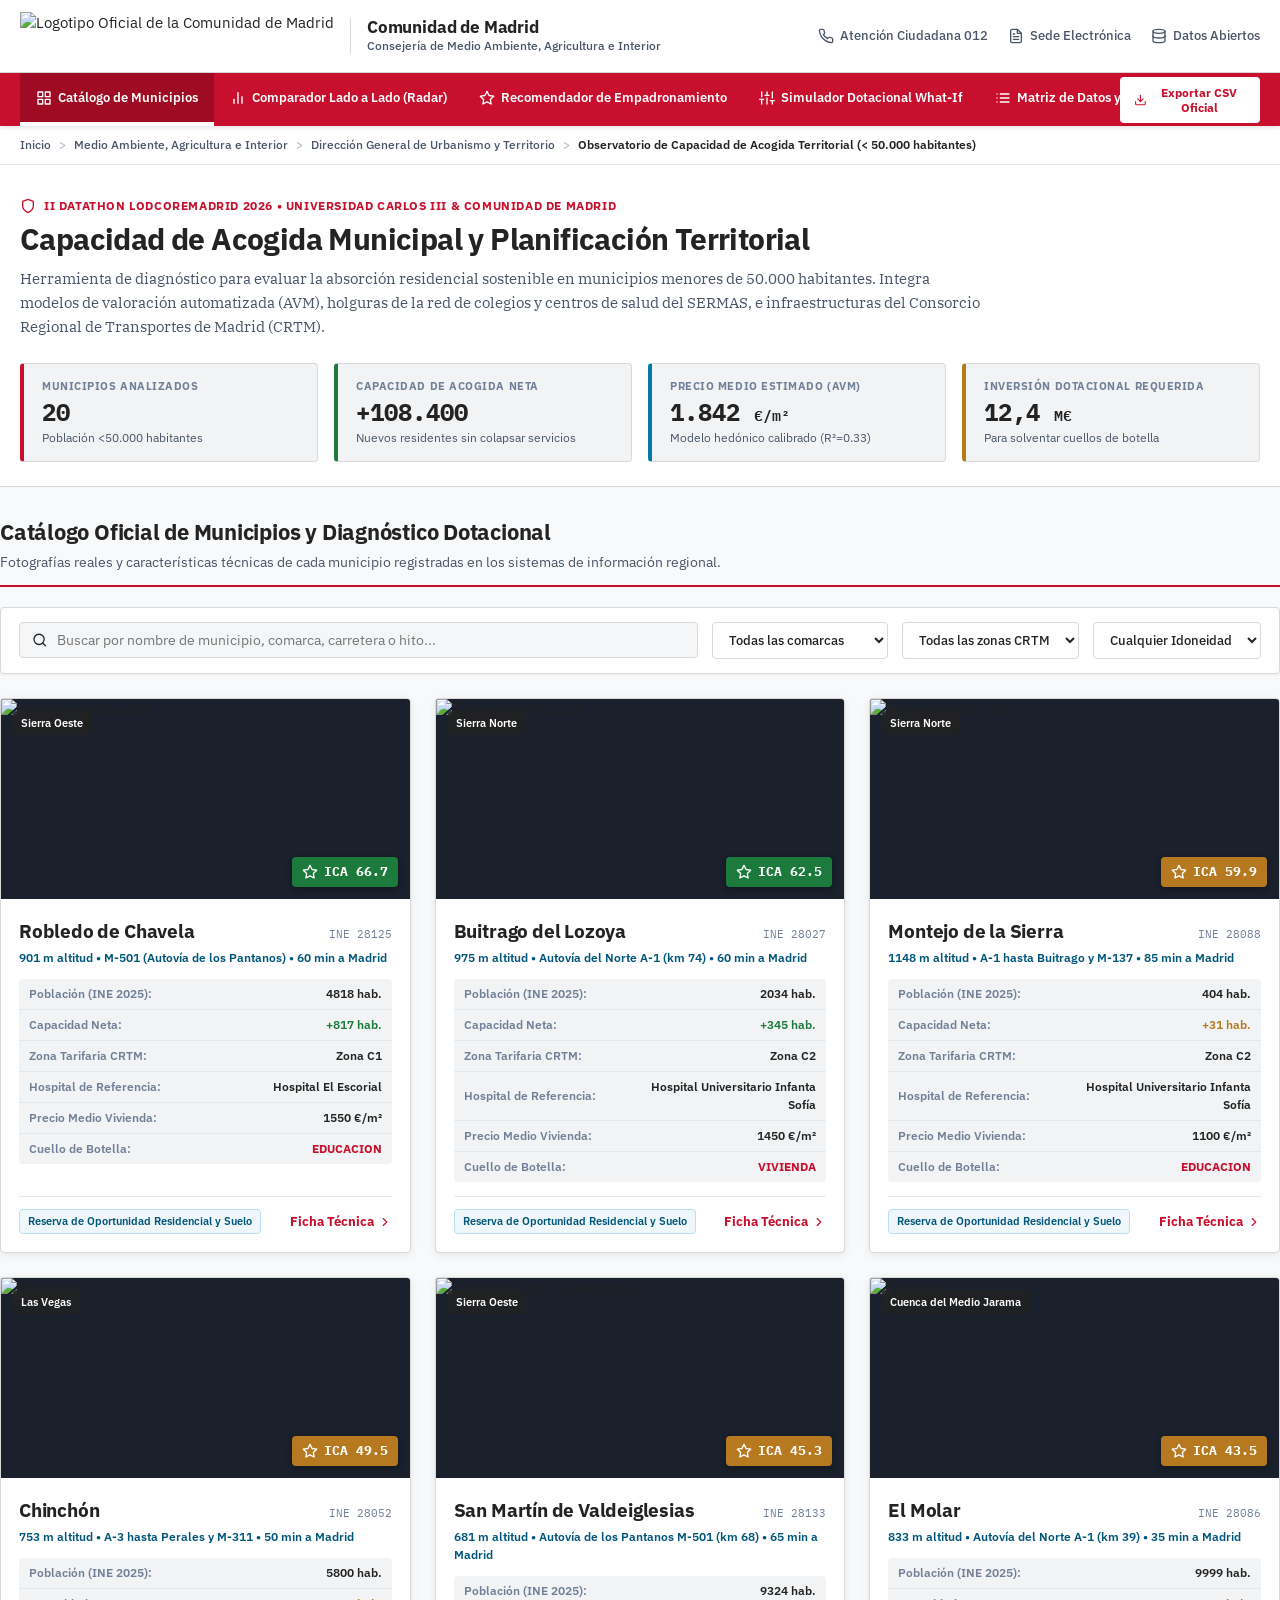
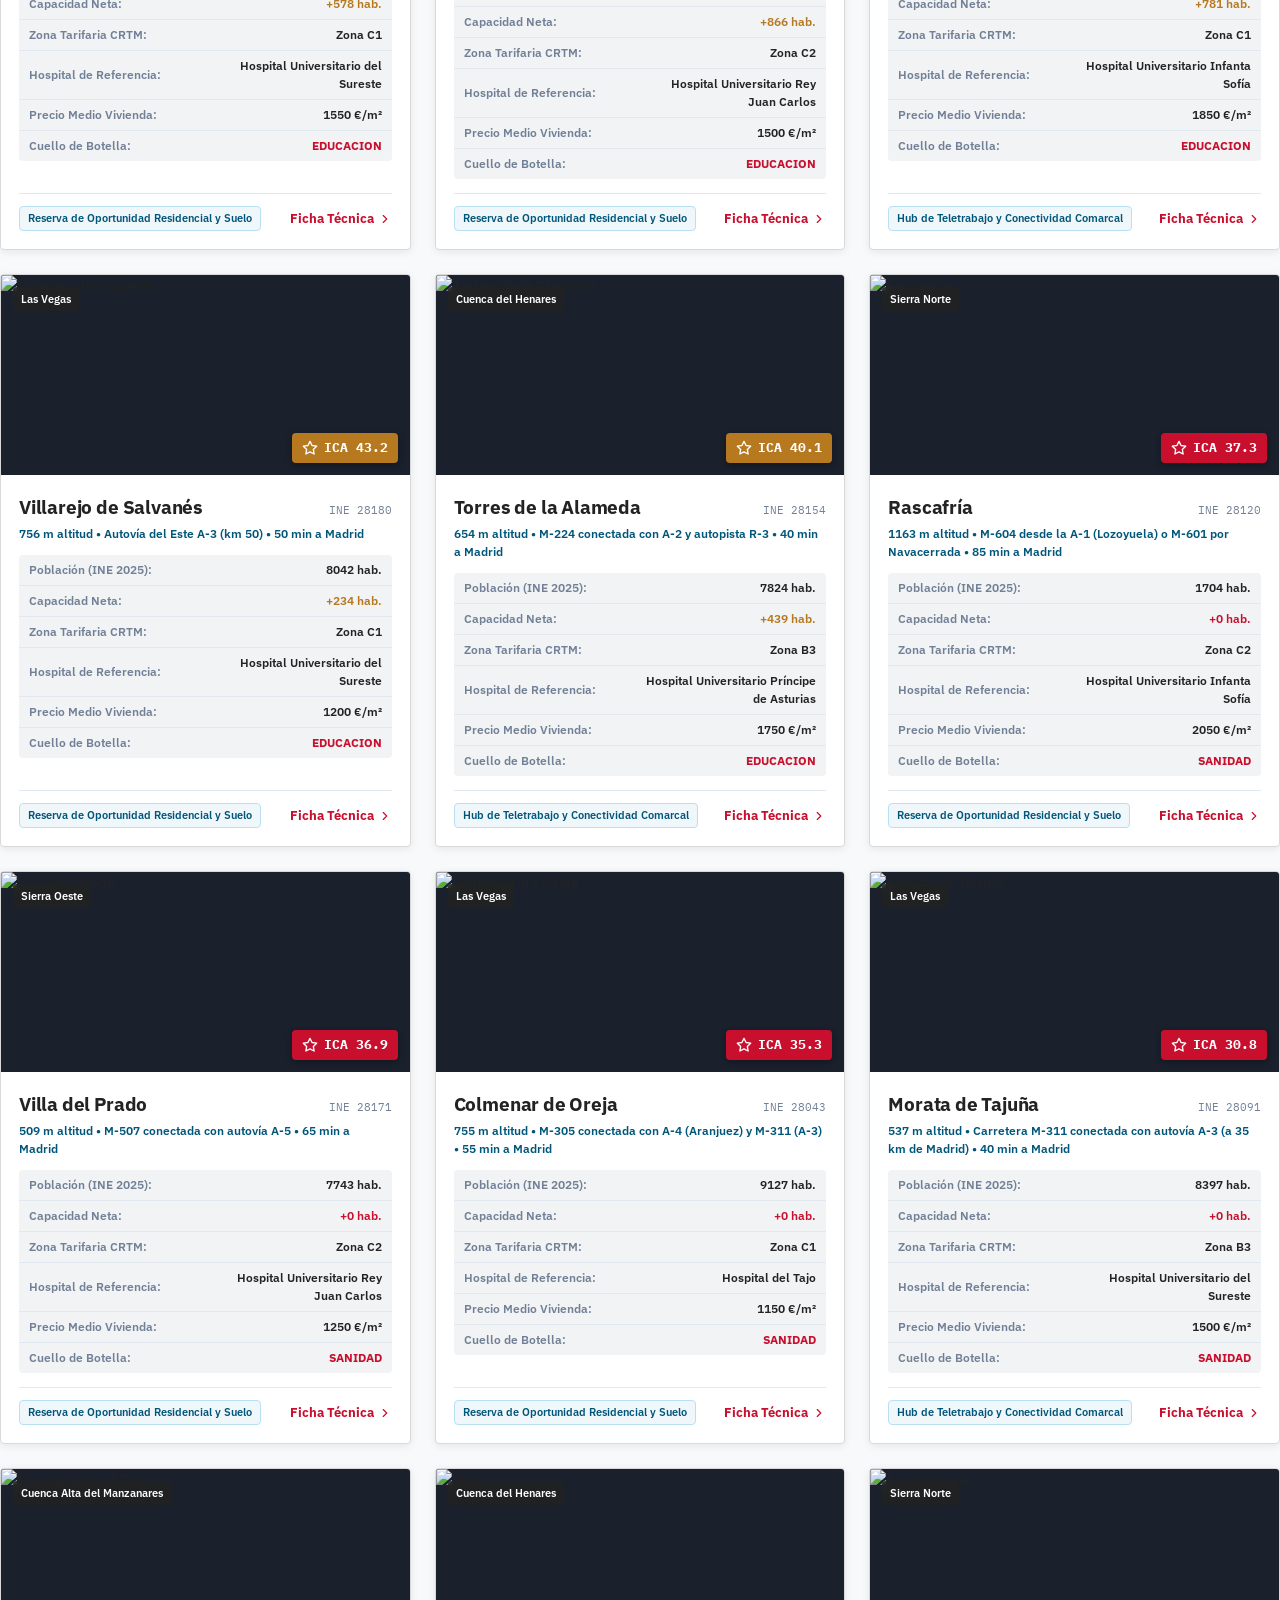
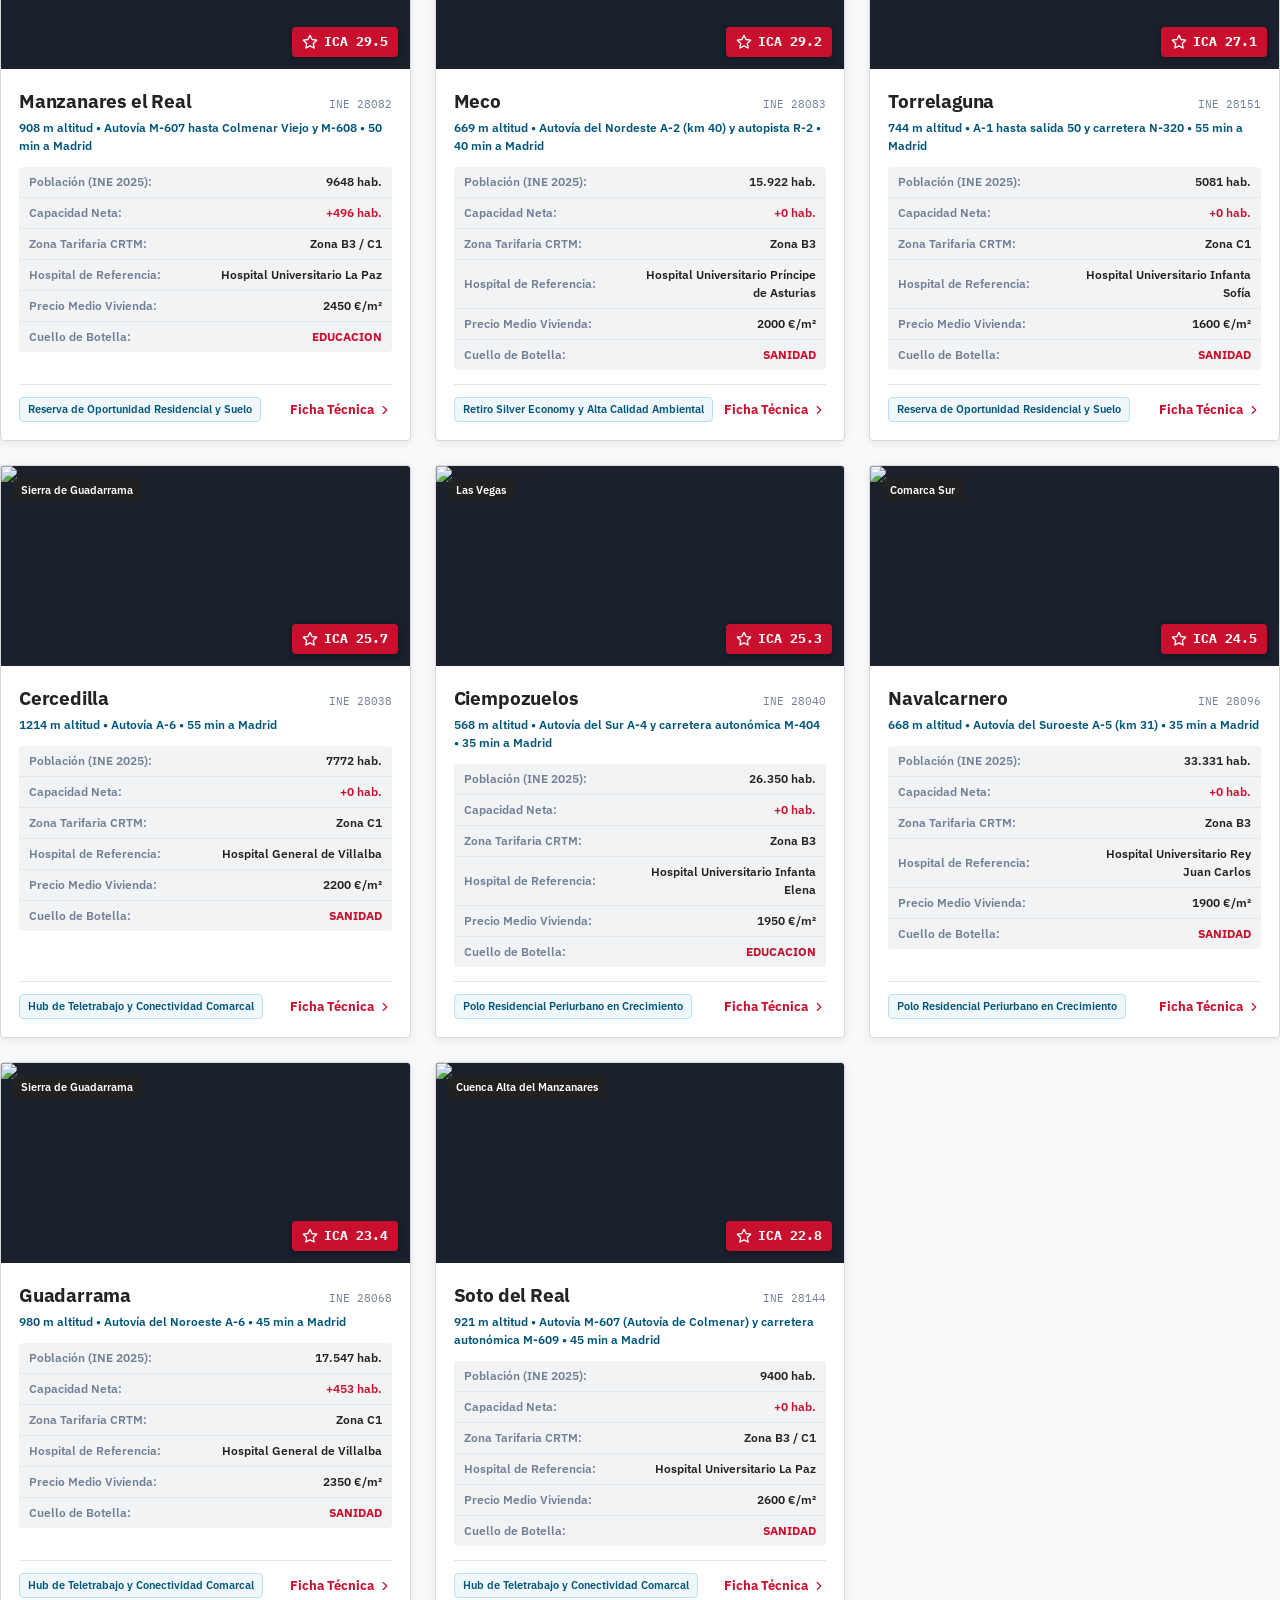
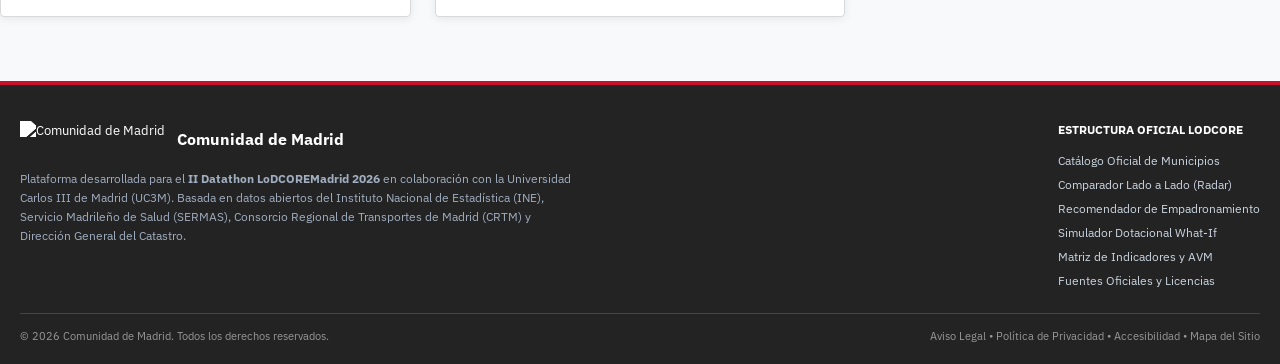
==== frontend/_prototype/index.html @ 6bfb6df5 "FRONTEND: Página principal, cambio de css global" ====
<!DOCTYPE html>
<html lang="es">
<head>
  <meta charset="UTF-8">
  <meta name="viewport" content="width=device-width, initial-scale=1.0">
  <title>Observatorio Territorial • Capacidad de Acogida Municipal | Comunidad de Madrid</title>
  
  <!-- Official Font of the Comunidad de Madrid Portal: IBM Plex Sans, IBM Plex Serif & IBM Plex Mono -->
  <link rel="preconnect" href="https://fonts.googleapis.com">
  <link rel="preconnect" href="https://fonts.gstatic.com" crossorigin>
  <link href="https://fonts.googleapis.com/css2?family=IBM+Plex+Sans:ital,wght@0,300;0,400;0,500;0,600;0,700;1,400&family=IBM+Plex+Serif:ital,wght@0,400;0,600;1,400&family=IBM+Plex+Mono:wght@400;500;600&display=swap" rel="stylesheet">

  <style>
    :root {
      --font-primary: 'IBM Plex Sans', -apple-system, BlinkMacSystemFont, "Segoe UI", Roboto, sans-serif;
      --font-serif: 'IBM Plex Serif', Georgia, serif;
      --font-mono: 'IBM Plex Mono', monospace;
      
      --madrid-red: #C8102E;         /* Official Pantone 032 C / Flag of Madrid Red */
      --madrid-red-dark: #9F0B22;
      --madrid-red-light: #FDF2F3;
      --madrid-red-border: #F7B5BD;
      
      --madrid-blue: #0078A8;        /* Institutional Blue */
      --madrid-blue-light: #F0F7FB;
      --madrid-blue-dark: #00567A;
      
      --text-main: #232323;
      --text-secondary: #4A5568;
      --text-muted: #718096;
      
      --bg-page: #F8F9FA;
      --bg-surface: #FFFFFF;
      --bg-subtle: #F1F3F5;
      --bg-tinted: #F4F6F8;
      
      --border-main: #D9D9D9;
      --border-subtle: #E2E8F0;
      --border-dark: #A0AEC0;
      
      --status-alta: #1B7A3C;
      --status-alta-bg: #E8F5EC;
      --status-media: #B7791F;
      --status-media-bg: #FEF3C7;
      --status-baja: #C8102E;
      --status-baja-bg: #FEE2E2;
      
      --shadow-sm: 0 1px 3px rgba(0,0,0,0.06);
      --shadow-card: 0 2px 8px rgba(0,0,0,0.08);
      --shadow-hover: 0 8px 20px rgba(0,0,0,0.12);
      
      --radius-sm: 4px;
      --radius-md: 6px;
      --radius-lg: 8px;
    }

    * {
      box-sizing: border-box;
      margin: 0;
      padding: 0;
    }

    body {
      font-family: var(--font-primary);
      background-color: var(--bg-page);
      color: var(--text-main);
      line-height: 1.5;
      font-size: 15px;
      -webkit-font-smoothing: antialiased;
    }

    .container {
      max-width: 1280px;
      margin: 0 auto;
      padding: 0 20px;
    }

    /* 1. Official Header of the Comunidad de Madrid */
    .gov-top-bar {
      background: #FFFFFF;
      border-bottom: 1px solid var(--border-main);
      padding: 12px 0;
    }

    .gov-top-inner {
      display: flex;
      align-items: center;
      justify-content: space-between;
    }

    .gov-brand {
      display: flex;
      align-items: center;
      gap: 16px;
      text-decoration: none;
      color: var(--text-main);
    }

    .gov-logo-img {
      height: 48px;
      width: auto;
      display: block;
    }

    .gov-brand-divider {
      width: 1px;
      height: 36px;
      background: var(--border-main);
    }

    .gov-brand-text {
      display: flex;
      flex-direction: column;
    }

    .gov-brand-title {
      font-size: 17px;
      font-weight: 700;
      color: var(--text-main);
      line-height: 1.2;
      letter-spacing: -0.01em;
    }

    .gov-brand-subtitle {
      font-size: 12px;
      color: var(--text-secondary);
      font-weight: 500;
    }

    .gov-utility-links {
      display: flex;
      align-items: center;
      gap: 20px;
      font-size: 13px;
    }

    .gov-utility-link {
      color: var(--text-secondary);
      text-decoration: none;
      font-weight: 500;
      display: flex;
      align-items: center;
      gap: 6px;
      transition: color 0.15s ease;
    }

    .gov-utility-link:hover {
      color: var(--madrid-red);
    }

    /* 2. Institutional Navigation Menu (Official Madrid Red Bar) */
    .gov-nav-bar {
      background: var(--madrid-red);
      box-shadow: 0 2px 4px rgba(0,0,0,0.1);
      position: sticky;
      top: 0;
      z-index: 100;
    }

    .gov-nav-inner {
      display: flex;
      align-items: center;
      justify-content: space-between;
    }

    .gov-nav-menu {
      display: flex;
      list-style: none;
      gap: 0;
      overflow-x: auto;
    }

    .gov-nav-item {
      margin: 0;
    }

    .gov-nav-btn {
      background: transparent;
      border: none;
      color: #FFFFFF;
      font-family: var(--font-primary);
      font-size: 13px;
      font-weight: 600;
      padding: 16px 16px;
      cursor: pointer;
      display: inline-flex;
      align-items: center;
      gap: 6px;
      transition: background 0.15s ease;
      white-space: nowrap;
      border-bottom: 4px solid transparent;
    }

    .gov-nav-btn:hover {
      background: var(--madrid-red-dark);
    }

    .gov-nav-btn.active {
      background: var(--madrid-red-dark);
      border-bottom-color: #FFFFFF;
    }

    /* 3. Official Breadcrumb Trail */
    .gov-breadcrumb-bar {
      background: #FFFFFF;
      border-bottom: 1px solid var(--border-subtle);
      padding: 10px 0;
      font-size: 12px;
      color: var(--text-muted);
    }

    .breadcrumb-trail {
      display: flex;
      align-items: center;
      flex-wrap: wrap;
      gap: 8px;
    }

    .breadcrumb-trail a {
      color: var(--text-secondary);
      text-decoration: none;
      font-weight: 500;
    }

    .breadcrumb-trail a:hover {
      color: var(--madrid-red);
      text-decoration: underline;
    }

    .breadcrumb-sep {
      color: var(--border-dark);
    }

    .breadcrumb-current {
      color: var(--text-main);
      font-weight: 600;
    }

    /* 4. Institutional Hero Banner */
    .gov-hero {
      background: #FFFFFF;
      border-bottom: 1px solid var(--border-main);
      padding: 32px 0 24px;
    }

    .hero-pretitle {
      font-size: 12px;
      font-weight: 700;
      color: var(--madrid-red);
      text-transform: uppercase;
      letter-spacing: 0.05em;
      margin-bottom: 6px;
      display: flex;
      align-items: center;
      gap: 8px;
    }

    .hero-title {
      font-family: var(--font-primary);
      font-size: 30px;
      font-weight: 700;
      color: var(--text-main);
      letter-spacing: -0.02em;
      line-height: 1.2;
      margin-bottom: 10px;
    }

    .hero-lead {
      font-family: var(--font-serif);
      font-size: 15px;
      line-height: 1.6;
      color: var(--text-secondary);
      max-width: 960px;
      margin-bottom: 24px;
    }

    .kpi-strip {
      display: grid;
      grid-template-columns: repeat(4, 1fr);
      gap: 16px;
    }

    .kpi-box {
      background: var(--bg-subtle);
      border: 1px solid var(--border-main);
      border-left: 4px solid var(--madrid-red);
      padding: 14px 18px;
      border-radius: var(--radius-sm);
    }

    .kpi-box.blue-left { border-left-color: var(--madrid-blue); }
    .kpi-box.green-left { border-left-color: var(--status-alta); }
    .kpi-box.ochre-left { border-left-color: var(--status-media); }

    .kpi-box-label {
      font-size: 11px;
      font-weight: 700;
      text-transform: uppercase;
      letter-spacing: 0.05em;
      color: var(--text-muted);
      margin-bottom: 4px;
    }

    .kpi-box-num {
      font-family: var(--font-mono);
      font-size: 24px;
      font-weight: 700;
      color: var(--text-main);
      line-height: 1.1;
      margin-bottom: 4px;
    }

    .kpi-box-sub {
      font-size: 12px;
      color: var(--text-secondary);
    }

    /* 5. Main Content Section */
    .main-body {
      padding: 28px 0 64px;
    }

    .view-panel {
      display: none;
    }

    .view-panel.active {
      display: block;
    }

    .official-header {
      display: flex;
      align-items: flex-end;
      justify-content: space-between;
      margin-bottom: 20px;
      padding-bottom: 12px;
      border-bottom: 2px solid var(--madrid-red);
    }

    .official-title {
      font-size: 22px;
      font-weight: 700;
      color: var(--text-main);
      letter-spacing: -0.01em;
    }

    .official-desc {
      font-size: 14px;
      color: var(--text-secondary);
      margin-top: 4px;
    }

    .filter-panel {
      background: #FFFFFF;
      border: 1px solid var(--border-main);
      padding: 14px 18px;
      border-radius: var(--radius-sm);
      margin-bottom: 24px;
      display: flex;
      align-items: center;
      gap: 14px;
      box-shadow: var(--shadow-sm);
    }

    .search-input-box {
      flex: 1;
      display: flex;
      align-items: center;
      gap: 10px;
      background: var(--bg-tinted);
      border: 1px solid var(--border-main);
      border-radius: var(--radius-sm);
      padding: 8px 12px;
    }

    .search-input-box input {
      width: 100%;
      border: none;
      background: transparent;
      outline: none;
      font-family: var(--font-primary);
      font-size: 14px;
      color: var(--text-main);
    }

    .select-filter {
      font-family: var(--font-primary);
      font-size: 13px;
      font-weight: 500;
      padding: 8px 12px;
      border: 1px solid var(--border-main);
      border-radius: var(--radius-sm);
      background: #FFFFFF;
      color: var(--text-main);
      outline: none;
      cursor: pointer;
    }

    /* Municipality Cards Grid */
    .muni-cards-grid {
      display: grid;
      grid-template-columns: repeat(3, 1fr);
      gap: 24px;
    }

    .muni-official-card {
      background: #FFFFFF;
      border: 1px solid var(--border-main);
      border-radius: var(--radius-sm);
      overflow: hidden;
      box-shadow: var(--shadow-card);
      display: flex;
      flex-direction: column;
      transition: all 0.2s ease;
      cursor: pointer;
    }

    .muni-official-card:hover {
      transform: translateY(-3px);
      box-shadow: var(--shadow-hover);
      border-color: var(--madrid-red);
    }

    .card-photo-wrap {
      position: relative;
      height: 200px;
      width: 100%;
      background: #1A202C;
      overflow: hidden;
    }

    .card-photo-img {
      width: 100%;
      height: 100%;
      object-fit: cover;
      display: block;
      transition: transform 0.4s ease;
    }

    .muni-official-card:hover .card-photo-img {
      transform: scale(1.04);
    }

    .card-badge-comarca {
      position: absolute;
      top: 12px;
      left: 12px;
      background: rgba(35, 35, 35, 0.85);
      color: #FFFFFF;
      font-size: 11px;
      font-weight: 600;
      padding: 4px 8px;
      border-radius: var(--radius-sm);
      backdrop-filter: blur(4px);
    }

    .card-badge-ica {
      position: absolute;
      bottom: 12px;
      right: 12px;
      font-family: var(--font-mono);
      font-size: 13px;
      font-weight: 700;
      padding: 5px 10px;
      border-radius: var(--radius-sm);
      color: #FFFFFF;
      box-shadow: 0 2px 6px rgba(0,0,0,0.3);
      display: flex;
      align-items: center;
      gap: 6px;
    }

    .card-content {
      padding: 18px;
      display: flex;
      flex-direction: column;
      flex: 1;
    }

    .card-header-top {
      display: flex;
      align-items: baseline;
      justify-content: space-between;
      margin-bottom: 4px;
    }

    .card-muni-name {
      font-size: 19px;
      font-weight: 700;
      color: var(--text-main);
      letter-spacing: -0.01em;
    }

    .card-ine-code {
      font-family: var(--font-mono);
      font-size: 11px;
      color: var(--text-muted);
    }

    .card-geography-sub {
      font-size: 12px;
      color: var(--madrid-blue-dark);
      font-weight: 600;
      margin-bottom: 12px;
    }

    .card-specs-table {
      width: 100%;
      border-collapse: collapse;
      font-size: 12px;
      margin-bottom: 14px;
      background: var(--bg-subtle);
      border-radius: var(--radius-sm);
      overflow: hidden;
    }

    .card-specs-table tr {
      border-bottom: 1px solid var(--border-subtle);
    }

    .card-specs-table tr:last-child {
      border-bottom: none;
    }

    .card-specs-table td {
      padding: 6px 10px;
    }

    .card-specs-label {
      color: var(--text-muted);
      font-weight: 600;
      width: 48%;
    }

    .card-specs-val {
      color: var(--text-main);
      font-weight: 600;
      text-align: right;
    }

    .card-footer-strip {
      margin-top: auto;
      padding-top: 12px;
      border-top: 1px solid var(--border-subtle);
      display: flex;
      align-items: center;
      justify-content: space-between;
    }

    .card-cluster-pill {
      font-size: 11px;
      font-weight: 600;
      padding: 3px 8px;
      border-radius: var(--radius-sm);
      background: var(--madrid-blue-light);
      color: var(--madrid-blue-dark);
      border: 1px solid #B8E0F2;
    }

    .card-action-link {
      color: var(--madrid-red);
      font-size: 13px;
      font-weight: 700;
      display: inline-flex;
      align-items: center;
      gap: 4px;
    }

    /* 6. Comparador Lado a Lado (Página 3 APEX) */
    .comparador-controls {
      background: #FFFFFF;
      border: 1px solid var(--border-main);
      padding: 20px;
      border-radius: var(--radius-sm);
      margin-bottom: 24px;
      display: grid;
      grid-template-columns: repeat(3, 1fr);
      gap: 16px;
    }

    .comparador-slot {
      display: flex;
      flex-direction: column;
      gap: 6px;
    }

    .comparador-slot-label {
      font-size: 12px;
      font-weight: 700;
      text-transform: uppercase;
      color: var(--text-muted);
    }

    .radar-container {
      background: #FFFFFF;
      border: 1px solid var(--border-main);
      padding: 24px;
      border-radius: var(--radius-sm);
      margin-bottom: 24px;
      display: flex;
      flex-direction: column;
      align-items: center;
    }

    .radar-svg-wrap {
      width: 100%;
      max-width: 520px;
      height: 400px;
    }

    .radar-legend {
      display: flex;
      gap: 24px;
      margin-top: 16px;
      font-size: 13px;
      font-weight: 600;
    }

    .radar-legend-item {
      display: flex;
      align-items: center;
      gap: 8px;
    }

    .legend-color-dot {
      width: 12px;
      height: 12px;
      border-radius: 2px;
    }

    /* Side by Side Comparison Grid */
    .comparison-grid {
      display: grid;
      grid-template-columns: repeat(3, 1fr);
      gap: 20px;
    }

    .comp-col-card {
      background: #FFFFFF;
      border: 1px solid var(--border-main);
      border-radius: var(--radius-sm);
      overflow: hidden;
      box-shadow: var(--shadow-card);
    }

    /* Institutional Modal */
    .gov-modal-backdrop {
      display: none;
      position: fixed;
      inset: 0;
      background: rgba(15, 23, 42, 0.65);
      backdrop-filter: blur(4px);
      z-index: 500;
      align-items: center;
      justify-content: center;
      padding: 20px;
    }

    .gov-modal-backdrop.open {
      display: flex;
    }

    .gov-modal-window {
      background: #FFFFFF;
      width: 100%;
      max-width: 960px;
      max-height: 92vh;
      border-radius: var(--radius-md);
      box-shadow: 0 20px 40px rgba(0,0,0,0.3);
      overflow-y: auto;
      border: 1px solid var(--border-main);
      position: relative;
    }

    .modal-cover-wrap {
      height: 260px;
      width: 100%;
      position: relative;
      background: #1A202C;
    }

    .modal-cover-img {
      width: 100%;
      height: 100%;
      object-fit: cover;
    }

    .modal-close-button {
      position: absolute;
      top: 16px;
      right: 16px;
      width: 36px;
      height: 36px;
      background: rgba(35, 35, 35, 0.85);
      border: none;
      color: #FFFFFF;
      border-radius: var(--radius-sm);
      font-size: 22px;
      display: flex;
      align-items: center;
      justify-content: center;
      cursor: pointer;
    }

    .modal-body-content {
      padding: 28px;
    }

    .modal-title-row {
      display: flex;
      align-items: flex-start;
      justify-content: space-between;
      margin-bottom: 16px;
      border-bottom: 1px solid var(--border-main);
      padding-bottom: 14px;
    }

    .modal-muni-name {
      font-size: 26px;
      font-weight: 700;
      color: var(--text-main);
      letter-spacing: -0.01em;
    }

    .modal-muni-comarca {
      font-size: 13px;
      color: var(--text-secondary);
      font-weight: 500;
      margin-top: 2px;
    }

    .dossier-grid {
      display: grid;
      grid-template-columns: repeat(2, 1fr);
      gap: 16px;
      margin-bottom: 24px;
    }

    .dossier-block {
      background: var(--bg-tinted);
      border: 1px solid var(--border-main);
      border-radius: var(--radius-sm);
      padding: 16px;
    }

    .dossier-block-header {
      display: flex;
      align-items: center;
      gap: 8px;
      font-size: 12px;
      font-weight: 700;
      text-transform: uppercase;
      letter-spacing: 0.04em;
      color: var(--madrid-red);
      margin-bottom: 10px;
      border-bottom: 1px solid var(--border-main);
      padding-bottom: 6px;
    }

    .dossier-text {
      font-size: 13px;
      line-height: 1.5;
      color: var(--text-main);
    }

    .dossier-row {
      display: flex;
      justify-content: space-between;
      padding: 5px 0;
      border-bottom: 1px solid rgba(0,0,0,0.05);
      font-size: 12px;
    }

    /* Recommender Wizard */
    .rec-wizard-card {
      background: #FFFFFF;
      border: 1px solid var(--border-main);
      border-radius: var(--radius-sm);
      padding: 24px;
      box-shadow: var(--shadow-card);
      margin-bottom: 28px;
    }

    .rec-wizard-grid {
      display: grid;
      grid-template-columns: repeat(3, 1fr);
      gap: 20px;
      margin-bottom: 20px;
    }

    .rec-criteria-title {
      font-size: 13px;
      font-weight: 700;
      text-transform: uppercase;
      letter-spacing: 0.04em;
      color: var(--madrid-red);
      margin-bottom: 10px;
      display: flex;
      align-items: center;
      gap: 6px;
    }

    .rec-option-item {
      background: var(--bg-subtle);
      border: 1px solid var(--border-main);
      border-radius: var(--radius-sm);
      padding: 10px 12px;
      margin-bottom: 8px;
      cursor: pointer;
      transition: all 0.15s ease;
    }

    .rec-option-item:hover {
      border-color: var(--madrid-red);
      background: #FFFFFF;
    }

    .rec-option-item.active {
      background: var(--madrid-red-light);
      border-color: var(--madrid-red);
      border-left: 4px solid var(--madrid-red);
    }

    .rec-option-name {
      font-size: 13px;
      font-weight: 700;
      color: var(--text-main);
    }

    .rec-option-sub {
      font-size: 11px;
      color: var(--text-secondary);
      margin-top: 2px;
    }

    .btn-official-calc {
      background: var(--madrid-red);
      color: #FFFFFF;
      font-family: var(--font-primary);
      font-size: 14px;
      font-weight: 700;
      padding: 12px 24px;
      border: none;
      border-radius: var(--radius-sm);
      cursor: pointer;
      width: 100%;
      display: inline-flex;
      align-items: center;
      justify-content: center;
      gap: 8px;
    }

    .btn-official-calc:hover {
      background: var(--madrid-red-dark);
    }

    /* Simulator Panel */
    .simulator-grid-panel {
      display: grid;
      grid-template-columns: 360px 1fr;
      gap: 24px;
    }

    .sim-card-controls {
      background: #FFFFFF;
      border: 1px solid var(--border-main);
      border-radius: var(--radius-sm);
      padding: 22px;
      box-shadow: var(--shadow-card);
    }

    .sim-card-results {
      background: #FFFFFF;
      border: 1px solid var(--border-main);
      border-radius: var(--radius-sm);
      padding: 24px;
      box-shadow: var(--shadow-card);
    }

    /* Data Table */
    .gov-table-wrap {
      background: #FFFFFF;
      border: 1px solid var(--border-main);
      border-radius: var(--radius-sm);
      overflow-x: auto;
      box-shadow: var(--shadow-card);
    }

    .gov-table {
      width: 100%;
      border-collapse: collapse;
      font-size: 13px;
      text-align: left;
    }

    .gov-table th {
      background: var(--bg-subtle);
      border-bottom: 2px solid var(--madrid-red);
      padding: 12px 14px;
      font-size: 11px;
      font-weight: 700;
      text-transform: uppercase;
      letter-spacing: 0.04em;
      color: var(--text-main);
      cursor: pointer;
      white-space: nowrap;
    }

    .gov-table td {
      padding: 12px 14px;
      border-bottom: 1px solid var(--border-subtle);
      color: var(--text-main);
    }

    .gov-table tr:hover td {
      background: #F4F6F8;
    }

    .badge-status {
      display: inline-flex;
      align-items: center;
      gap: 4px;
      font-size: 11px;
      font-weight: 700;
      padding: 2px 8px;
      border-radius: var(--radius-sm);
    }

    .badge-status.alta { background: var(--status-alta-bg); color: var(--status-alta); border: 1px solid #A3D9B1; }
    .badge-status.media { background: var(--status-media-bg); color: var(--status-media); border: 1px solid #FCD34D; }
    .badge-status.baja { background: var(--status-baja-bg); color: var(--status-baja); border: 1px solid #FCA5A5; }

    /* Footer */
    .gov-footer {
      background: #232323;
      color: #D9D9D9;
      border-top: 4px solid var(--madrid-red);
      padding: 36px 0 20px;
      font-size: 13px;
    }

    .footer-content {
      display: flex;
      justify-content: space-between;
      align-items: flex-start;
      margin-bottom: 20px;
    }

    .footer-legal {
      border-top: 1px solid #444444;
      padding-top: 14px;
      font-size: 11px;
      color: #999999;
      display: flex;
      justify-content: space-between;
    }

    .svg-icon {
      width: 16px;
      height: 16px;
      fill: none;
      stroke: currentColor;
      stroke-width: 2;
      stroke-linecap: round;
      stroke-linejoin: round;
      vertical-align: middle;
    }

    @media (max-width: 1024px) {
      .kpi-strip { grid-template-columns: repeat(2, 1fr); }
      .muni-cards-grid { grid-template-columns: repeat(2, 1fr); }
      .rec-wizard-grid { grid-template-columns: 1fr; }
      .simulator-grid-panel { grid-template-columns: 1fr; }
      .comparador-controls { grid-template-columns: 1fr; }
      .comparison-grid { grid-template-columns: 1fr; }
      .dossier-grid { grid-template-columns: 1fr; }
    }

    @media (max-width: 640px) {
      .kpi-strip { grid-template-columns: 1fr; }
      .muni-cards-grid { grid-template-columns: 1fr; }
      .gov-top-inner { flex-direction: column; align-items: flex-start; gap: 10px; }
      .gov-utility-links { display: none; }
    }
  </style>
</head>
<body>

  <!-- Official Top Bar -->
  <header class="gov-top-bar">
    <div class="container gov-top-inner">
      <a href="https://www.comunidad.madrid/" class="gov-brand" target="_blank" rel="noopener">
        <img class="gov-logo-img" src="assets/img/logo_comunidad_madrid.svg" alt="Logotipo Oficial de la Comunidad de Madrid">
        <div class="gov-brand-divider"></div>
        <div class="gov-brand-text">
          <span class="gov-brand-title">Comunidad de Madrid</span>
          <span class="gov-brand-subtitle">Consejería de Medio Ambiente, Agricultura e Interior</span>
        </div>
      </a>

      <div class="gov-utility-links">
        <a href="https://www.comunidad.madrid/servicios/atencion-ciudadano" class="gov-utility-link" target="_blank">
          <svg class="svg-icon" viewBox="0 0 24 24"><path d="M22 16.92v3a2 2 0 0 1-2.18 2 19.79 19.79 0 0 1-8.63-3.07 19.5 19.5 0 0 1-6-6 19.79 19.79 0 0 1-3.07-8.67A2 2 0 0 1 4.11 2h3a2 2 0 0 1 2 1.72 12.84 12.84 0 0 0 .7 2.81 2 2 0 0 1-.45 2.11L8.09 9.91a16 16 0 0 0 6 6l1.27-1.27a2 2 0 0 1 2.11-.45 12.84 12.84 0 0 0 2.81.7A2 2 0 0 1 22 16.92z"></path></svg>
          Atención Ciudadana 012
        </a>
        <a href="https://sede.comunidad.madrid/" class="gov-utility-link" target="_blank">
          <svg class="svg-icon" viewBox="0 0 24 24"><path d="M14 2H6a2 2 0 0 0-2 2v16a2 2 0 0 0 2 2h12a2 2 0 0 0 2-2V8z"></path><polyline points="14 2 14 8 20 8"></polyline><line x1="16" y1="13" x2="8" y2="13"></line><line x1="16" y1="17" x2="8" y2="17"></line><polyline points="10 9 9 9 8 9"></polyline></svg>
          Sede Electrónica
        </a>
        <a href="https://datos.comunidad.madrid/" class="gov-utility-link" target="_blank">
          <svg class="svg-icon" viewBox="0 0 24 24"><ellipse cx="12" cy="5" rx="9" ry="3"></ellipse><path d="M21 12c0 1.66-4 3-9 3s-9-1.34-9-3"></path><path d="M3 5v14c0 1.66 4 3 9 3s9-1.34 9-3V5"></path></svg>
          Datos Abiertos
        </a>
      </div>
    </div>
  </header>

  <!-- Institutional Navigation Menu (Official Red Bar) -->
  <nav class="gov-nav-bar" aria-label="Navegación principal">
    <div class="container gov-nav-inner">
      <ul class="gov-nav-menu">
        <li class="gov-nav-item">
          <button class="gov-nav-btn active" onclick="switchGovView('catalogo', this)">
            <svg class="svg-icon" viewBox="0 0 24 24"><rect x="3" y="3" width="7" height="7"></rect><rect x="14" y="3" width="7" height="7"></rect><rect x="14" y="14" width="7" height="7"></rect><rect x="3" y="14" width="7" height="7"></rect></svg>
            Catálogo de Municipios
          </button>
        </li>
        <li class="gov-nav-item">
          <button class="gov-nav-btn" onclick="switchGovView('comparador', this)">
            <svg class="svg-icon" viewBox="0 0 24 24"><path d="M18 20V10"></path><path d="M12 20V4"></path><path d="M6 20v-6"></path></svg>
            Comparador Lado a Lado (Radar)
          </button>
        </li>
        <li class="gov-nav-item">
          <button class="gov-nav-btn" onclick="switchGovView('recomendador', this)">
            <svg class="svg-icon" viewBox="0 0 24 24"><polygon points="12 2 15.09 8.26 22 9.27 17 14.14 18.18 21.02 12 17.77 5.82 21.02 7 14.14 2 9.27 8.91 8.26 12 2"></polygon></svg>
            Recomendador de Empadronamiento
          </button>
        </li>
        <li class="gov-nav-item">
          <button class="gov-nav-btn" onclick="switchGovView('simulador', this)">
            <svg class="svg-icon" viewBox="0 0 24 24"><line x1="4" y1="21" x2="4" y2="14"></line><line x1="4" y1="10" x2="4" y2="3"></line><line x1="12" y1="21" x2="12" y2="12"></line><line x1="12" y1="8" x2="12" y2="3"></line><line x1="20" y1="21" x2="20" y2="16"></line><line x1="20" y1="12" x2="20" y2="3"></line><line x1="1" y1="14" x2="7" y2="14"></line><line x1="9" y1="8" x2="15" y2="8"></line><line x1="17" y1="16" x2="23" y2="16"></line></svg>
            Simulador Dotacional What-If
          </button>
        </li>
        <li class="gov-nav-item">
          <button class="gov-nav-btn" onclick="switchGovView('matriz', this)">
            <svg class="svg-icon" viewBox="0 0 24 24"><line x1="8" y1="6" x2="21" y2="6"></line><line x1="8" y1="12" x2="21" y2="12"></line><line x1="8" y1="18" x2="21" y2="18"></line><line x1="3" y1="6" x2="3.01" y2="6"></line><line x1="3" y1="12" x2="3.01" y2="12"></line><line x1="3" y1="18" x2="3.01" y2="18"></line></svg>
            Matriz de Datos y AVM
          </button>
        </li>
        <li class="gov-nav-item">
          <button class="gov-nav-btn" onclick="switchGovView('fuentes', this)">
            <svg class="svg-icon" viewBox="0 0 24 24"><path d="M4 19.5A2.5 2.5 0 0 1 6.5 17H20"></path><path d="M6.5 2H20v20H6.5A2.5 2.5 0 0 1 4 19.5v-15A2.5 2.5 0 0 1 6.5 2z"></path></svg>
            Fuentes Oficiales
          </button>
        </li>
      </ul>

      <div>
        <button onclick="downloadOfficialCSV()" style="background:#FFFFFF; color:var(--madrid-red); font-family:var(--font-primary); font-size:12px; font-weight:700; padding:8px 14px; border:none; border-radius:var(--radius-sm); cursor:pointer; display:flex; align-items:center; gap:6px;">
          <svg class="svg-icon" viewBox="0 0 24 24"><path d="M21 15v4a2 2 0 0 1-2 2H5a2 2 0 0 1-2-2v-4"></path><polyline points="7 10 12 15 17 10"></polyline><line x1="12" y1="15" x2="12" y2="3"></line></svg>
          Exportar CSV Oficial
        </button>
      </div>
    </div>
  </nav>

  <!-- Official Breadcrumb Trail -->
  <div class="gov-breadcrumb-bar">
    <div class="container breadcrumb-trail">
      <a href="https://www.comunidad.madrid/">Inicio</a>
      <span class="breadcrumb-sep">&gt;</span>
      <a href="#">Medio Ambiente, Agricultura e Interior</a>
      <span class="breadcrumb-sep">&gt;</span>
      <a href="#">Dirección General de Urbanismo y Territorio</a>
      <span class="breadcrumb-sep">&gt;</span>
      <span class="breadcrumb-current">Observatorio de Capacidad de Acogida Territorial (&lt; 50.000 habitantes)</span>
    </div>
  </div>

  <!-- Hero Banner -->
  <section class="gov-hero">
    <div class="container">
      <div class="hero-pretitle">
        <svg class="svg-icon" viewBox="0 0 24 24" style="color:var(--madrid-red)"><path d="M12 22s8-4 8-10V5l-8-3-8 3v7c0 6 8 10 8 10z"></path></svg>
        II Datathon LoDCOREMadrid 2026 • Universidad Carlos III & Comunidad de Madrid
      </div>
      <h1 class="hero-title">Capacidad de Acogida Municipal y Planificación Territorial</h1>
      <p class="hero-lead">
        Herramienta de diagnóstico para evaluar la absorción residencial sostenible en municipios menores de 50.000 habitantes. Integra modelos de valoración automatizada (AVM), holguras de la red de colegios y centros de salud del SERMAS, e infraestructuras del Consorcio Regional de Transportes de Madrid (CRTM).
      </p>

      <div class="kpi-strip">
        <div class="kpi-box">
          <div class="kpi-box-label">Municipios Analizados</div>
          <div class="kpi-box-num">20</div>
          <div class="kpi-box-sub">Población &lt;50.000 habitantes</div>
        </div>
        <div class="kpi-box green-left">
          <div class="kpi-box-label">Capacidad de Acogida Neta</div>
          <div class="kpi-box-num">+108.400</div>
          <div class="kpi-box-sub">Nuevos residentes sin colapsar servicios</div>
        </div>
        <div class="kpi-box blue-left">
          <div class="kpi-box-label">Precio Medio Estimado (AVM)</div>
          <div class="kpi-box-num">1.842 <span style="font-size:15px; font-weight:600">€/m²</span></div>
          <div class="kpi-box-sub">Modelo hedónico calibrado (R²=0.33)</div>
        </div>
        <div class="kpi-box ochre-left">
          <div class="kpi-box-label">Inversión Dotacional Requerida</div>
          <div class="kpi-box-num">12,4 <span style="font-size:15px; font-weight:600">M€</span></div>
          <div class="kpi-box-sub">Para solventar cuellos de botella</div>
        </div>
      </div>
    </div>
  </section>

  <!-- Main Body -->
  <main class="main-body container">

    <!-- VIEW 1: CATÁLOGO OFICIAL -->
    <div id="view-catalogo" class="view-panel active">
      <div class="official-header">
        <div>
          <h2 class="official-title">Catálogo Oficial de Municipios y Diagnóstico Dotacional</h2>
          <p class="official-desc">Fotografías reales y características técnicas de cada municipio registradas en los sistemas de información regional.</p>
        </div>
      </div>

      <div class="filter-panel">
        <div class="search-input-box">
          <svg class="svg-icon" viewBox="0 0 24 24"><circle cx="11" cy="11" r="8"></circle><line x1="21" y1="21" x2="16.65" y2="16.65"></line></svg>
          <input type="text" id="filterSearch" placeholder="Buscar por nombre de municipio, comarca, carretera o hito..." oninput="applyFilters()">
        </div>

        <select id="filterComarca" class="select-filter" onchange="applyFilters()">
          <option value="">Todas las comarcas</option>
          <option value="Sierra de Guadarrama">Sierra de Guadarrama</option>
          <option value="Sierra Norte">Sierra Norte</option>
          <option value="Sierra Oeste">Sierra Oeste</option>
          <option value="Comarca de las Vegas">Comarca de las Vegas</option>
          <option value="Cuenca del Alberche">Cuenca del Alberche</option>
          <option value="Cuenca del Henares">Cuenca del Henares</option>
          <option value="Comarca Sur">Comarca Sur</option>
        </select>

        <select id="filterZonaCrtm" class="select-filter" onchange="applyFilters()">
          <option value="">Todas las zonas CRTM</option>
          <option value="B3">Zona B3</option>
          <option value="C1">Zona C1</option>
          <option value="C2">Zona C2</option>
        </select>

        <select id="filterIdoneidad" class="select-filter" onchange="applyFilters()">
          <option value="">Cualquier Idoneidad</option>
          <option value="ALTA">Idoneidad ALTA</option>
          <option value="MEDIA">Idoneidad MEDIA</option>
          <option value="BAJA">Idoneidad BAJA</option>
        </select>
      </div>

      <div class="muni-cards-grid" id="muniCardsGrid"></div>
    </div>

    <!-- VIEW 2: COMPARADOR LADO A LADO (PÁGINA 3 APEX) -->
    <div id="view-comparador" class="view-panel">
      <div class="official-header">
        <div>
          <h2 class="official-title">Comparador Lado a Lado de Municipios (Página 3 APEX)</h2>
          <p class="official-desc">Compara simultáneamente hasta 3 municipios sobre 7 capas territoriales con gráfico Radar analítico.</p>
        </div>
      </div>

      <div class="comparador-controls">
        <div class="comparador-slot">
          <label class="comparador-slot-label" style="color:var(--madrid-red);">Municipio 1 (Serie Roja)</label>
          <select id="compSelect1" class="select-filter" onchange="updateComparator()"></select>
        </div>
        <div class="comparador-slot">
          <label class="comparador-slot-label" style="color:var(--madrid-blue);">Municipio 2 (Serie Azul)</label>
          <select id="compSelect2" class="select-filter" onchange="updateComparator()"></select>
        </div>
        <div class="comparador-slot">
          <label class="comparador-slot-label" style="color:var(--status-alta);">Municipio 3 (Serie Verde)</label>
          <select id="compSelect3" class="select-filter" onchange="updateComparator()"></select>
        </div>
      </div>

      <!-- Radar Chart Card -->
      <div class="radar-container">
        <h3 style="font-size:16px; font-weight:700; margin-bottom:12px;">Perfil Multidimensional de Capacidad (7 Ejes)</h3>
        <div class="radar-svg-wrap" id="radarSvgContainer">
          <!-- Rendered via JS -->
        </div>
        <div class="radar-legend">
          <div class="radar-legend-item">
            <span class="legend-color-dot" style="background:var(--madrid-red);"></span>
            <span id="legendName1">Municipio 1</span>
          </div>
          <div class="radar-legend-item">
            <span class="legend-color-dot" style="background:var(--madrid-blue);"></span>
            <span id="legendName2">Municipio 2</span>
          </div>
          <div class="radar-legend-item">
            <span class="legend-color-dot" style="background:var(--status-alta);"></span>
            <span id="legendName3">Municipio 3</span>
          </div>
        </div>
      </div>

      <!-- Side by Side Comparative Details -->
      <div class="comparison-grid" id="compDetailGrid">
        <!-- Rendered via JS -->
      </div>
    </div>

    <!-- VIEW 3: RECOMENDADOR DE EMPADRONAMIENTO -->
    <div id="view-recomendador" class="view-panel">
      <div class="official-header">
        <div>
          <h2 class="official-title">Buscador y Recomendador de Empadronamiento por Perfil Familiar</h2>
          <p class="official-desc">Algoritmo de casación multidimensional para orientar a nuevos residentes hacia municipios con holgura dotacional y precios acordes.</p>
        </div>
      </div>

      <div class="rec-wizard-card">
        <div class="rec-wizard-grid">
          <div>
            <div class="rec-criteria-title">
              <svg class="svg-icon" viewBox="0 0 24 24"><path d="M17 21v-2a4 4 0 0 0-4-4H5a4 4 0 0 0-4 4v2"></path><circle cx="9" cy="7" r="4"></circle><path d="M23 21v-2a4 4 0 0 0-3-3.87"></path><path d="M16 3.13a4 4 0 0 1 0 7.75"></path></svg>
              1. Estructura del Hogar
            </div>
            <div class="rec-option-item active" onclick="setRecCriteria('perfil', 'familia', this)">
              <div class="rec-option-name">Familia con Hijos Escolares</div>
              <div class="rec-option-sub">Prioriza holgura en plazas escolares (CEIP/IES) y pediatría</div>
            </div>
            <div class="rec-option-item" onclick="setRecCriteria('perfil', 'teletrabajo', this)">
              <div class="rec-option-name">Profesional / Teletrabajo</div>
              <div class="rec-option-sub">Prioriza fibra óptica, cercanía a autovía y vivienda asequible</div>
            </div>
            <div class="rec-option-item" onclick="setRecCriteria('perfil', 'senior', this)">
              <div class="rec-option-name">Sénior / Jubilación</div>
              <div class="rec-option-sub">Prioriza centro de salud 24h, hospital cercano y tranquilidad</div>
            </div>
          </div>

          <div>
            <div class="rec-criteria-title">
              <svg class="svg-icon" viewBox="0 0 24 24"><rect x="2" y="7" width="20" height="14" rx="2" ry="2"></rect><path d="M16 21V5a2 2 0 0 0-2-2h-4a2 2 0 0 0-2 2v16"></path></svg>
              2. Rango de Precio (€/m²)
            </div>
            <div class="rec-option-item active" onclick="setRecCriteria('precio', 'economico', this)">
              <div class="rec-option-name">Asequible (&lt; 1.600 €/m²)</div>
              <div class="rec-option-sub">Comarca de las Vegas, Sureste y Sierra Norte tradicional</div>
            </div>
            <div class="rec-option-item" onclick="setRecCriteria('precio', 'medio', this)">
              <div class="rec-option-name">Medio (1.600 – 2.100 €/m²)</div>
              <div class="rec-option-sub">Corredor del Henares, Sierra Oeste y Comarca Sur</div>
            </div>
            <div class="rec-option-item" onclick="setRecCriteria('precio', 'alto', this)">
              <div class="rec-option-name">Residencial Sierra (&gt; 2.100 €/m²)</div>
              <div class="rec-option-sub">Sierra de Guadarrama y Cuenca Alta del Manzanares</div>
            </div>
          </div>

          <div>
            <div class="rec-criteria-title">
              <svg class="svg-icon" viewBox="0 0 24 24"><circle cx="12" cy="12" r="10"></circle><polyline points="12 6 12 12 16 14"></polyline></svg>
              3. Conectividad con Madrid
            </div>
            <div class="rec-option-item active" onclick="setRecCriteria('tiempo', 'rapido', this)">
              <div class="rec-option-name">Menos de 45 minutos</div>
              <div class="rec-option-sub">Acceso diario rápido en Cercanías Renfe o autobús directo</div>
            </div>
            <div class="rec-option-item" onclick="setRecCriteria('tiempo', 'medio', this)">
              <div class="rec-option-name">Entre 45 y 65 minutos</div>
              <div class="rec-option-sub">Equilibrio entre distancia metropolitana y entorno rural</div>
            </div>
            <div class="rec-option-item" onclick="setRecCriteria('tiempo', 'indiferente', this)">
              <div class="rec-option-name">Indiferente</div>
              <div class="rec-option-sub">Máxima prioridad a calidad paisajística y espacio habitable</div>
            </div>
          </div>
        </div>

        <button class="btn-official-calc" onclick="runRecommendation()">
          <svg class="svg-icon" viewBox="0 0 24 24"><polygon points="12 2 15.09 8.26 22 9.27 17 14.14 18.18 21.02 12 17.77 5.82 21.02 7 14.14 2 9.27 8.91 8.26 12 2"></polygon></svg>
          Calcular Coincidencias de Empadronamiento
        </button>
      </div>

      <div class="muni-cards-grid" id="recResultsGrid"></div>
    </div>

    <!-- VIEW 4: SIMULADOR WHAT-IF -->
    <div id="view-simulador" class="view-panel">
      <div class="official-header">
        <div>
          <h2 class="official-title">Simulador de Demanda Poblacional e Impacto en Servicios (What-If)</h2>
          <p class="official-desc">Cálculo prospectivo del esfuerzo inversor en colegios, plazas sanitarias y presión sobre precios inmobiliarios ante nuevas llegadas de población.</p>
        </div>
      </div>

      <div class="simulator-grid-panel">
        <div class="sim-card-controls">
          <h3 style="font-size:16px; font-weight:700; margin-bottom:18px; border-bottom:1px solid var(--border-main); padding-bottom:8px;">
            Parámetros del Plan Poblacional
          </h3>

          <div style="margin-bottom:20px;">
            <label style="display:block; font-size:12px; font-weight:700; text-transform:uppercase; color:var(--text-muted); margin-bottom:6px;">
              Municipio a Simular
            </label>
            <select id="simSelectMuni" class="select-filter" style="width:100%;" onchange="executeSimulation()"></select>
          </div>

          <div style="margin-bottom:24px;">
            <div style="display:flex; justify-content:space-between; align-items:center; margin-bottom:8px;">
              <label style="font-size:12px; font-weight:700; text-transform:uppercase; color:var(--text-muted);">
                Incremento de Habitantes
              </label>
              <span id="simHabDisplay" style="font-family:var(--font-mono); font-size:14px; font-weight:700; color:var(--madrid-red); background:var(--madrid-red-light); padding:2px 8px; border-radius:var(--radius-sm);">
                +1.000 hab.
              </span>
            </div>
            <input type="range" id="simSliderHab" min="100" max="5000" step="50" value="1000" style="width:100%; accent-color:var(--madrid-red);" oninput="updateSimHab(this.value)">
            <div style="display:flex; justify-content:space-between; font-size:11px; color:var(--text-muted); margin-top:4px;">
              <span>+100 hab.</span>
              <span>+2.500 hab.</span>
              <span>+5.000 hab.</span>
            </div>
          </div>

          <div style="background:var(--bg-subtle); border-left:3px solid var(--madrid-blue); padding:12px; font-size:12px; color:var(--text-secondary); line-height:1.5;">
            <strong>Módulos de Coste Oficiales:</strong><br>
            • Razón Médica: 1 médico AP cada 1.250 habitantes (SERMAS).<br>
            • Razón Escolar: 1 aula (25 plazas) por cada 150 nuevos residentes.<br>
            • CAPEX Estimado: 2.400 € / plaza escolar + 120.000 € / consulta médica.
          </div>
        </div>

        <div class="sim-card-results">
          <h3 style="font-size:16px; font-weight:700; margin-bottom:18px; border-bottom:1px solid var(--border-main); padding-bottom:8px;">
            Impacto Dotacional y Presupuestario Proyectado
          </h3>

          <div style="display:grid; grid-template-columns:repeat(2, 1fr); gap:16px; margin-bottom:24px;">
            <div style="background:var(--bg-subtle); padding:16px; border:1px solid var(--border-subtle); border-radius:var(--radius-sm);">
              <div style="font-size:11px; font-weight:700; text-transform:uppercase; color:var(--text-muted);">Médicos AP Requeridos</div>
              <div id="simResMedicos" style="font-family:var(--font-mono); font-size:24px; font-weight:700; color:var(--madrid-red); margin:4px 0;">+0.8</div>
              <div style="font-size:12px; color:var(--text-secondary);">Para mantener ratio de cobertura</div>
            </div>

            <div style="background:var(--bg-subtle); padding:16px; border:1px solid var(--border-subtle); border-radius:var(--radius-sm);">
              <div style="font-size:11px; font-weight:700; text-transform:uppercase; color:var(--text-muted);">Plazas Escolares Requeridas</div>
              <div id="simResEscuelas" style="font-family:var(--font-mono); font-size:24px; font-weight:700; color:var(--madrid-blue-dark); margin:4px 0;">+160 plazas</div>
              <div id="simResAulasSub" style="font-size:12px; color:var(--text-secondary);">Equivalente a 7 aulas completas</div>
            </div>

            <div style="background:var(--bg-subtle); padding:16px; border:1px solid var(--border-subtle); border-radius:var(--radius-sm);">
              <div style="font-size:11px; font-weight:700; text-transform:uppercase; color:var(--text-muted);">Presupuesto Dotacional (CAPEX)</div>
              <div id="simResCapex" style="font-family:var(--font-mono); font-size:24px; font-weight:700; color:var(--text-main); margin:4px 0;">480.000 €</div>
              <div style="font-size:12px; color:var(--text-secondary);">Inversión pública necesaria</div>
            </div>

            <div style="background:var(--bg-subtle); padding:16px; border:1px solid var(--border-subtle); border-radius:var(--radius-sm);">
              <div style="font-size:11px; font-weight:700; text-transform:uppercase; color:var(--text-muted);">Presión en Precios Vivienda</div>
              <div id="simResShock" style="font-family:var(--font-mono); font-size:24px; font-weight:700; color:var(--status-media); margin:4px 0;">+3.2 %</div>
              <div style="font-size:12px; color:var(--text-secondary);">Elasticidad AVM estimada</div>
            </div>
          </div>

          <div id="simDiagnosticBox" style="padding:16px; border-radius:var(--radius-sm); font-size:13px; line-height:1.6; border:1px solid transparent;"></div>
        </div>
      </div>
    </div>

    <!-- VIEW 5: MATRIZ DE DATOS Y MODELO AVM -->
    <div id="view-matriz" class="view-panel">
      <div class="official-header">
        <div>
          <h2 class="official-title">Matriz Territorial de Indicadores y Modelo AVM</h2>
          <p class="official-desc">Panel de 20 municipios con datos de Padrón INE 2025, SERMAS, CRTM, Catastro y Valoración Hedónica Automatizada.</p>
        </div>
      </div>

      <div class="gov-table-wrap">
        <table class="gov-table" id="matrixTable">
          <thead>
            <tr>
              <th onclick="sortMatrix(0)">Municipio</th>
              <th onclick="sortMatrix(1)">Código INE</th>
              <th onclick="sortMatrix(2)">Comarca</th>
              <th onclick="sortMatrix(3)">Población 2025</th>
              <th onclick="sortMatrix(4)">Zona CRTM</th>
              <th onclick="sortMatrix(5)">Índice ICA</th>
              <th onclick="sortMatrix(6)">Capacidad Neta</th>
              <th onclick="sortMatrix(7)">Factor Limitante</th>
              <th onclick="sortMatrix(8)">Precio Real €/m²</th>
              <th onclick="sortMatrix(9)">Precio AVM €/m²</th>
              <th onclick="sortMatrix(10)">Gap Mercado</th>
            </tr>
          </thead>
          <tbody id="matrixTbody"></tbody>
        </table>
      </div>
    </div>

    <!-- VIEW 6: FUENTES OFICIALES Y METROLOGÍA (PÁGINA 9 APEX) -->
    <div id="view-fuentes" class="view-panel">
      <div class="official-header">
        <div>
          <h2 class="official-title">Catálogo de Fuentes Oficiales, Licencias y Metrología (Página 9 APEX)</h2>
          <p class="official-desc">Trazabilidad exhaustiva de los conjuntos de datos públicos utilizados en cumplimiento de las directrices del Datathon LoDCORE.</p>
        </div>
      </div>

      <div style="display:grid; grid-template-columns:repeat(2, 1fr); gap:20px; margin-bottom:28px;">
        
        <div class="dossier-block">
          <div class="dossier-block-header">
            <svg class="svg-icon" viewBox="0 0 24 24"><path d="M4 19.5A2.5 2.5 0 0 1 6.5 17H20"></path><path d="M6.5 2H20v20H6.5A2.5 2.5 0 0 1 4 19.5v-15A2.5 2.5 0 0 1 6.5 2z"></path></svg>
            Fuentes Demográficas y Cartográficas
          </div>
          <ul style="list-style:none; line-height:1.8; font-size:13px;">
            <li><strong>INE (Instituto Nacional de Estadística):</strong> Padrón Continuo municipal a 1 de enero de 2025 (Tabla 2881) y Atlas de Distribución de Renta de los Hogares.</li>
            <li><strong>IGN / CNIG (Instituto Geográfico Nacional):</strong> Límites municipales oficiales y CartoBase (Licencia CC BY 4.0). Sistema Geodésico ETRS89 (EPSG:25830).</li>
            <li><strong>OpenStreetMap / Geofabrik:</strong> Red viaria y tiempos de desplazamiento en vehículo privado.</li>
          </ul>
        </div>

        <div class="dossier-block">
          <div class="dossier-block-header">
            <svg class="svg-icon" viewBox="0 0 24 24"><path d="M22 12h-4l-3 9L9 3l-3 9H2"></path></svg>
            Fuentes Sectoriales y Dotacionales
          </div>
          <ul style="list-style:none; line-height:1.8; font-size:13px;">
            <li><strong>datos.comunidad.madrid (CKAN):</strong> Catálogo de Centros Sanitarios del SERMAS, Registro de Centros Docentes no universitarios y presupuestos municipales.</li>
            <li><strong>CRTM (Consorcio Regional de Transportes de Madrid):</strong> Zonas tarifarias, paradas de autobús interurbano y datos GTFS.</li>
            <li><strong>Dirección General del Catastro:</strong> Estadísticas de bienes inmuebles urbanos y rústicos, superficies y valores catastrales.</li>
          </ul>
        </div>

      </div>

      <div style="background:var(--bg-subtle); border-left:4px solid var(--madrid-red); padding:16px; border-radius:var(--radius-sm);">
        <h4 style="font-size:13px; font-weight:700; text-transform:uppercase; color:var(--madrid-red); margin-bottom:4px;">
          Cláusula Metodológica de No-Compensatoriedad
        </h4>
        <p style="font-size:13px; line-height:1.6; color:var(--text-main);">
          En estricto cumplimiento de la hipótesis central de LoDCORE Madrid, ningún municipio con ratio sanitario superior a 1.500 hab/médico o saturación escolar superior al 95% puede recibir una calificación favorable, quedando automáticamente limitado a nivel de alerta baja (&lt; 40 puntos ICA) independientemente de su puntuación inmobiliaria o presupuestaria.
        </p>
      </div>
    </div>

  </main>

  <!-- Modal -->
  <div class="gov-modal-backdrop" id="govDetailModal" onclick="closeModalOnBackdrop(event)">
    <div class="gov-modal-window">
      <div class="modal-cover-wrap">
        <img class="modal-cover-img" id="modalImg" src="" alt="Fotografía del Municipio">
        <button class="modal-close-button" onclick="closeGovModal()" title="Cerrar Ficha">&times;</button>
        <span class="card-badge-comarca" id="modalComarcaBadge" style="top:16px; left:16px; font-size:12px; padding:6px 12px;">Comarca</span>
      </div>

      <div class="modal-body-content">
        <div class="modal-title-row">
          <div>
            <h2 class="modal-muni-name" id="modalTitle">Municipio</h2>
            <div class="modal-muni-comarca" id="modalGeoSub">INE • Altitud • Conexión</div>
          </div>
          <div id="modalIcaPill" class="badge-status alta" style="font-size:14px; padding:6px 12px;">
            ICA 75.2 • Idoneidad ALTA
          </div>
        </div>

        <p id="modalDescription" style="font-family:var(--font-serif); font-size:15px; color:var(--text-secondary); line-height:1.6; margin-bottom:20px;">
          Descripción técnica del municipio.
        </p>

        <div class="dossier-grid">
          <div class="dossier-block">
            <div class="dossier-block-header">
              <svg class="svg-icon" viewBox="0 0 24 24"><path d="M22 12h-4l-3 9L9 3l-3 9H2"></path></svg>
              1. Sanidad y Salud Pública (SERMAS)
            </div>
            <div class="dossier-text" id="modalSanidadText"></div>
            <div style="margin-top:8px;">
              <div class="dossier-row"><span class="card-specs-label">Hospital Referencia:</span><span class="card-specs-val" id="modalHospital"></span></div>
              <div class="dossier-row"><span class="card-specs-label">Camas Hospitalarias:</span><span class="card-specs-val" id="modalCamas"></span></div>
              <div class="dossier-row"><span class="card-specs-label">Médicos de Atención Primaria:</span><span class="card-specs-val" id="modalMedicos"></span></div>
            </div>
          </div>

          <div class="dossier-block">
            <div class="dossier-block-header">
              <svg class="svg-icon" viewBox="0 0 24 24"><path d="M22 10v6M2 10l10-5 10 5-10 5z"></path><path d="M6 12v5c3 3 9 3 12 0v-5"></path></svg>
              2. Red Educativa y Escolar
            </div>
            <div class="dossier-text" id="modalEducacionText"></div>
            <div style="margin-top:8px;">
              <div class="dossier-row"><span class="card-specs-label">Plazas Escolares:</span><span class="card-specs-val" id="modalPlazasEsc"></span></div>
              <div class="dossier-row"><span class="card-specs-label">Ocupación Escolar:</span><span class="card-specs-val" id="modalOcupacionEsc"></span></div>
              <div class="dossier-row"><span class="card-specs-label">Plazas Libres:</span><span class="card-specs-val" id="modalHolguraEsc" style="color:var(--status-alta)"></span></div>
            </div>
          </div>

          <div class="dossier-block">
            <div class="dossier-block-header">
              <svg class="svg-icon" viewBox="0 0 24 24"><rect x="3" y="3" width="18" height="18" rx="2"></rect><path d="M9 3v18"></path><path d="M15 3v18"></path></svg>
              3. Transporte y Movilidad (CRTM)
            </div>
            <div class="dossier-text" id="modalTransporteText"></div>
            <div style="margin-top:8px;">
              <div class="dossier-row"><span class="card-specs-label">Zona Tarifaria:</span><span class="card-specs-val" id="modalZonaCrtm"></span></div>
              <div class="dossier-row"><span class="card-specs-label">Acceso por Carretera:</span><span class="card-specs-val" id="modalCarretera"></span></div>
              <div class="dossier-row"><span class="card-specs-label">Tiempo a Madrid:</span><span class="card-specs-val" id="modalTiempo"></span></div>
            </div>
          </div>

          <div class="dossier-block">
            <div class="dossier-block-header">
              <svg class="svg-icon" viewBox="0 0 24 24"><path d="M3 9l9-7 9 7v11a2 2 0 0 1-2 2H5a2 2 0 0 1-2-2z"></path></svg>
              4. Vivienda y Modelo AVM
            </div>
            <div class="dossier-text" id="modalViviendaText"></div>
            <div style="margin-top:8px;">
              <div class="dossier-row"><span class="card-specs-label">Precio Mercado Real:</span><span class="card-specs-val" id="modalPrecioReal"></span></div>
              <div class="dossier-row"><span class="card-specs-label">Precio AVM Estimado:</span><span class="card-specs-val" id="modalPrecioAvm"></span></div>
              <div class="dossier-row"><span class="card-specs-label">Diagnóstico Mercado:</span><span class="card-specs-val" id="modalDiagMercado"></span></div>
            </div>
          </div>
        </div>

        <div style="background:var(--bg-subtle); border-left:4px solid var(--madrid-red); padding:14px; border-radius:var(--radius-sm); margin-bottom:20px;">
          <h4 style="font-size:12px; font-weight:700; text-transform:uppercase; color:var(--madrid-red); margin-bottom:4px;">
            Síntesis del Índice de Capacidad de Acogida (ICA)
          </h4>
          <p id="modalObservaciones" style="font-size:13px; line-height:1.5; color:var(--text-main);"></p>
        </div>

        <div style="display:flex; justify-content:flex-end; gap:12px;">
          <button onclick="closeGovModal()" style="background:#FFFFFF; border:1px solid var(--border-main); color:var(--text-main); padding:8px 16px; font-family:var(--font-primary); font-size:13px; font-weight:600; border-radius:var(--radius-sm); cursor:pointer;">
            Cerrar Ficha
          </button>
          <button onclick="sendToSimulador()" style="background:var(--madrid-red); border:none; color:#FFFFFF; padding:8px 16px; font-family:var(--font-primary); font-size:13px; font-weight:700; border-radius:var(--radius-sm); cursor:pointer;">
            Simular Escenario en What-If
          </button>
        </div>
      </div>
    </div>
  </div>

  <!-- Footer -->
  <footer class="gov-footer">
    <div class="container">
      <div class="footer-content">
        <div>
          <div style="display:flex; align-items:center; gap:12px; margin-bottom:12px;">
            <img src="assets/img/logo_comunidad_madrid.svg" style="height:36px; filter:brightness(0) invert(1);" alt="Comunidad de Madrid">
            <span style="font-size:16px; font-weight:700; color:#FFFFFF;">Comunidad de Madrid</span>
          </div>
          <p style="color:#A0AEC0; max-width:560px; line-height:1.6; font-size:12px;">
            Plataforma desarrollada para el <strong>II Datathon LoDCOREMadrid 2026</strong> en colaboración con la Universidad Carlos III de Madrid (UC3M). Basada en datos abiertos del Instituto Nacional de Estadística (INE), Servicio Madrileño de Salud (SERMAS), Consorcio Regional de Transportes de Madrid (CRTM) y Dirección General del Catastro.
          </p>
        </div>

        <div>
          <div style="font-size:12px; font-weight:700; text-transform:uppercase; color:#FFFFFF; margin-bottom:10px;">
            Estructura Oficial LoDCORE
          </div>
          <ul style="list-style:none; line-height:2; font-size:12px; color:#A0AEC0;">
            <li><a href="#" onclick="switchGovView('catalogo', document.querySelectorAll('.gov-nav-btn')[0]); return false;" style="color:#CBD5E0; text-decoration:none;">Catálogo Oficial de Municipios</a></li>
            <li><a href="#" onclick="switchGovView('comparador', document.querySelectorAll('.gov-nav-btn')[1]); return false;" style="color:#CBD5E0; text-decoration:none;">Comparador Lado a Lado (Radar)</a></li>
            <li><a href="#" onclick="switchGovView('recomendador', document.querySelectorAll('.gov-nav-btn')[2]); return false;" style="color:#CBD5E0; text-decoration:none;">Recomendador de Empadronamiento</a></li>
            <li><a href="#" onclick="switchGovView('simulador', document.querySelectorAll('.gov-nav-btn')[3]); return false;" style="color:#CBD5E0; text-decoration:none;">Simulador Dotacional What-If</a></li>
            <li><a href="#" onclick="switchGovView('matriz', document.querySelectorAll('.gov-nav-btn')[4]); return false;" style="color:#CBD5E0; text-decoration:none;">Matriz de Indicadores y AVM</a></li>
            <li><a href="#" onclick="switchGovView('fuentes', document.querySelectorAll('.gov-nav-btn')[5]); return false;" style="color:#CBD5E0; text-decoration:none;">Fuentes Oficiales y Licencias</a></li>
          </ul>
        </div>
      </div>

      <div class="footer-legal">
        <span>© 2026 Comunidad de Madrid. Todos los derechos reservados.</span>
        <span>Aviso Legal • Política de Privacidad • Accesibilidad • Mapa del Sitio</span>
      </div>
    </div>
  </footer>

  <script>
    const MUNICIPIOS_DATA = [{"id_municipio": 14, "codigo_ine": 28125, "nombre": "Robledo de Chavela", "comarca": "Sierra Oeste", "tipologia": "RURAL", "poblacion_actual": 4818, "anio_padron": 2025, "superficie_km2": 93.6, "latitud": 40.5017, "longitud": -4.2367, "tiempo_medio_madrid_minutos": 60, "precio_m2_compra": 1550.0, "precio_m2_alquiler": 8.0, "hospital_referencia": "Hospital El Escorial (a 18 min)", "camas_hospitalarias_cercanas": 90, "restriccion_ambiental": "N", "num_centros_salud": 1, "num_medicos_ap": 6, "num_plazas_escolares": 682, "num_alumnos_matriculados": 509, "num_centros_educativos": 2, "paradas_transporte_publico": 43, "cobertura_fibra_pct": 86.81, "num_viviendas_totales_est": 3679, "stock_vivienda_vacia_est": 821, "suelo_urbano_disponible_m2": 114667.58, "densidad": 51.47, "medicos_x1000": 1.2453300124533002, "hab_por_medico": 803.0, "centros_salud_x10k": 2.0755500207555, "ocupacion_escolar_pct": 74.63, "tasa_holgura_escolar": 0.2536656891495601, "centros_edu_x1000_alumnos": 3.929273084479371, "paradas_x1000": 8.92486508924865, "vacias_x1000": 170.40265670402658, "suelo_m2_x_hab": 23.799829804898298, "tasa_vivienda_vacia_pct": 22.32, "rentabilidad_bruta_alquiler_pct": 6.19, "personas_absorb_sanidad": 4182, "personas_absorb_educacion": 817, "personas_absorb_vivienda": 1045, "personas_absorbibles_sin_colapso": 817, "personas_acogida_efectiva": 817, "factor_limitante": "EDUCACION", "medicos_adicionales_necesarios": 0, "plazas_escolares_adicionales_nec": 41, "coste_estimado_ampliacion_servicios": 492000.0, "holgura_relativa_pct": 16.96, "score_sanidad": 47.77, "score_educacion": 71.26, "score_servicios": 59.51, "score_conectividad": 48.8, "score_vivienda": 72.57, "score_holgura": 99.45, "indice_capacidad_global": 66.74, "nivel_idoneidad": "ALTA", "ranking_ica": 1, "fuente_datos": "Población: INE Padrón 1-ene-2025 (tabla 2881, valores embebidos) | Servicios/vivienda: SINTÉTICO calibrado (seed=2026)", "fecha_carga": "2026-10-14", "fecha_referencia": "2026-10-14", "fecha_calculo": "2026-10-14T15:30:07", "version_modelo": "ICA-1.0.0", "precio_predicho_avm_m2": 1886.64, "gap_mercado_pct": -17.84, "diagnostico_mercado": "OPORTUNIDAD_ASEQUIBLE", "cluster_id": 3, "arquetipo_codigo": "ARQ_OPORTUNIDAD_SUELO", "arquetipo_nombre": "Reserva de Oportunidad Residencial y Suelo", "poblacion_2027": 4886, "poblacion_2029": 4954, "poblacion_2031": 5024, "anio_estimado_saturacion": 2045, "alerta_planificacion": "ESTABLE", "img_local": "assets/img/Robledo.jpg", "altitud_m": 901, "carretera_acceso": "M-501 (Autovía de los Pantanos) / M-512", "zona_crtm": "C1", "transporte_detalle": "Estación de Cercanías Renfe Línea C-8b / Regional Media Distancia. Línea interurbana 645 (Moncloa). 43 paradas en término.", "sanidad_detalle": "Consultorio Local de Atención Primaria (SERMAS). 6 médicos de familia y pediatría asignados.", "camas_hospital": 90, "educacion_detalle": "CEIP Virgen de la Antigua y Escuela Infantil Municipal. 682 plazas escolares totales (ocupación 74,6%).", "vivienda_detalle": "3.679 viviendas en parque municipal. 821 viviendas en stock secundario/vacío. 114.667 m² de suelo vacante.", "patrimonio_entorno": "Iglesia-Fortaleza de la Asunción (S. XV, gótico tardío con pinturas de dragones) y Estación de Espacio Profundo NASA/INTA (MDSCC).", "observaciones_acogida": "Excelente holgura en plazas escolares (25% libres) y suelo vacante. Cuello de botella fijado en educación a medio plazo ante llegadas masivas."}, {"id_municipio": 1, "codigo_ine": 28027, "nombre": "Buitrago del Lozoya", "comarca": "Sierra Norte", "tipologia": "RURAL", "poblacion_actual": 2034, "anio_padron": 2025, "superficie_km2": 26.5, "latitud": 40.9917, "longitud": -3.6378, "tiempo_medio_madrid_minutos": 60, "precio_m2_compra": 1450.0, "precio_m2_alquiler": 8.0, "hospital_referencia": "Hospital Universitario Infanta Sofía (San Sebastián de los Reyes)", "camas_hospitalarias_cercanas": 280, "restriccion_ambiental": "N", "num_centros_salud": 1, "num_medicos_ap": 2, "num_plazas_escolares": 275, "num_alumnos_matriculados": 196, "num_centros_educativos": 1, "paradas_transporte_publico": 14, "cobertura_fibra_pct": 77.92, "num_viviendas_totales_est": 1473, "stock_vivienda_vacia_est": 281, "suelo_urbano_disponible_m2": 36029.97, "densidad": 76.75, "medicos_x1000": 0.9832841691248771, "hab_por_medico": 1017.0, "centros_salud_x10k": 4.916420845624386, "ocupacion_escolar_pct": 71.27, "tasa_holgura_escolar": 0.28727272727272724, "centros_edu_x1000_alumnos": 5.1020408163265305, "paradas_x1000": 6.88298918387414, "vacias_x1000": 138.15142576204522, "suelo_m2_x_hab": 17.713849557522124, "tasa_vivienda_vacia_pct": 19.08, "rentabilidad_bruta_alquiler_pct": 6.62, "personas_absorb_sanidad": 966, "personas_absorb_educacion": 383, "personas_absorb_vivienda": 345, "personas_absorbibles_sin_colapso": 383, "personas_acogida_efectiva": 345, "factor_limitante": "VIVIENDA", "medicos_adicionales_necesarios": 0, "plazas_escolares_adicionales_nec": 0, "coste_estimado_ampliacion_servicios": 0.0, "holgura_relativa_pct": 18.83, "score_sanidad": 39.14, "score_educacion": 82.58, "score_servicios": 60.86, "score_conectividad": 30.6, "score_vivienda": 71.94, "score_holgura": 100.0, "indice_capacidad_global": 62.49, "nivel_idoneidad": "ALTA", "ranking_ica": 2, "fuente_datos": "Población: INE Padrón 1-ene-2025 (tabla 2881, valores embebidos) | Servicios/vivienda: SINTÉTICO calibrado (seed=2026)", "fecha_carga": "2026-10-14", "fecha_referencia": "2026-10-14", "fecha_calculo": "2026-10-14T15:30:07", "version_modelo": "ICA-1.0.0", "precio_predicho_avm_m2": 1716.68, "gap_mercado_pct": -15.53, "diagnostico_mercado": "OPORTUNIDAD_ASEQUIBLE", "cluster_id": 3, "arquetipo_codigo": "ARQ_OPORTUNIDAD_SUELO", "arquetipo_nombre": "Reserva de Oportunidad Residencial y Suelo", "poblacion_2027": 2063, "poblacion_2029": 2092, "poblacion_2031": 2121, "anio_estimado_saturacion": 2045, "alerta_planificacion": "ESTABLE", "img_local": "assets/img/Buitrago.jpg", "altitud_m": 975, "carretera_acceso": "Autovía del Norte A-1 (km 74)", "zona_crtm": "C2", "transporte_detalle": "Línea interurbana 191 (directa Plaza de Castilla) y red comarcal 191A/B/C/D. 18 paradas en término.", "sanidad_detalle": "Centro de Salud Cabecera de Comarca Buitrago del Lozoya con servicio de Urgencias SUAP 24h.", "camas_hospital": 283, "educacion_detalle": "CEIPSO Montenebro (Centro Integrado de Primaria y Secundaria). 365 plazas (ocupación 70%).", "vivienda_detalle": "1.740 viviendas censadas. 420 segundas residencias. Suelo urbano disponible 64.000 m².", "patrimonio_entorno": "Recinto amurallado medieval de 800m (BIC), Castillo de los Mendoza, Museo Picasso (Colección Eugenio Arias) y Meandro del río Lozoya.", "observaciones_acogida": "Cabecera de servicios de la Sierra Norte. Capacidad neta de +432 habitantes sustentada por su centro de salud 24h y colegio integrado."}, {"id_municipio": 10, "codigo_ine": 28088, "nombre": "Montejo de la Sierra", "comarca": "Sierra Norte", "tipologia": "RURAL", "poblacion_actual": 404, "anio_padron": 2025, "superficie_km2": 31.1, "latitud": 41.0611, "longitud": -3.5306, "tiempo_medio_madrid_minutos": 85, "precio_m2_compra": 1100.0, "precio_m2_alquiler": 6.5, "hospital_referencia": "Hospital Universitario Infanta Sofía", "camas_hospitalarias_cercanas": 280, "restriccion_ambiental": "S", "num_centros_salud": 1, "num_medicos_ap": 1, "num_plazas_escolares": 54, "num_alumnos_matriculados": 46, "num_centros_educativos": 1, "paradas_transporte_publico": 5, "cobertura_fibra_pct": 70.02, "num_viviendas_totales_est": 274, "stock_vivienda_vacia_est": 42, "suelo_urbano_disponible_m2": 15887.2, "densidad": 12.99, "medicos_x1000": 2.4752475247524752, "hab_por_medico": 404.0, "centros_salud_x10k": 24.752475247524753, "ocupacion_escolar_pct": 85.19, "tasa_holgura_escolar": 0.14814814814814814, "centros_edu_x1000_alumnos": 21.73913043478261, "paradas_x1000": 12.376237623762377, "vacias_x1000": 103.96039603960395, "suelo_m2_x_hab": 39.32475247524753, "tasa_vivienda_vacia_pct": 15.33, "rentabilidad_bruta_alquiler_pct": 7.09, "personas_absorb_sanidad": 1096, "personas_absorb_educacion": 31, "personas_absorb_vivienda": 91, "personas_absorbibles_sin_colapso": 31, "personas_acogida_efectiva": 31, "factor_limitante": "EDUCACION", "medicos_adicionales_necesarios": 0, "plazas_escolares_adicionales_nec": 11, "coste_estimado_ampliacion_servicios": 132000.0, "holgura_relativa_pct": 7.67, "score_sanidad": 74.71, "score_educacion": 69.11, "score_servicios": 71.91, "score_conectividad": 23.44, "score_vivienda": 85.87, "score_holgura": 44.98, "indice_capacidad_global": 59.94, "nivel_idoneidad": "MEDIA", "ranking_ica": 3, "fuente_datos": "Población: INE Padrón 1-ene-2025 (tabla 2881, valores embebidos) | Servicios/vivienda: SINTÉTICO calibrado (seed=2026)", "fecha_carga": "2026-10-14", "fecha_referencia": "2026-10-14", "fecha_calculo": "2026-10-14T15:30:07", "version_modelo": "ICA-1.0.0", "precio_predicho_avm_m2": 1325.74, "gap_mercado_pct": -17.03, "diagnostico_mercado": "OPORTUNIDAD_ASEQUIBLE", "cluster_id": 3, "arquetipo_codigo": "ARQ_OPORTUNIDAD_SUELO", "arquetipo_nombre": "Reserva de Oportunidad Residencial y Suelo", "poblacion_2027": 410, "poblacion_2029": 415, "poblacion_2031": 421, "anio_estimado_saturacion": 2036, "alerta_planificacion": "ESTABLE", "img_local": "assets/img/Montejo.jpg", "altitud_m": 1148, "carretera_acceso": "A-1 hasta Buitrago y M-137", "zona_crtm": "C2", "transporte_detalle": "Líneas de microbús comarcal 191C y 911 a Buitrago y enlaces Plaza de Castilla.", "sanidad_detalle": "Consultorio Local rural atendido por equipo de Zona Básica de Buitrago.", "camas_hospital": 283, "educacion_detalle": "CRA Sierra Norte (Colegio Rural Agrupado) con atención personalizada multigrado.", "vivienda_detalle": "680 viviendas tradicionales de piedra y pizarra. Alta tasa de vivienda vacía estacional (38%).", "patrimonio_entorno": "Hayedo de Montejo (Patrimonio Mundial Natural de la UNESCO), Reserva de la Biosfera Sierra del Rincón.", "observaciones_acogida": "Entorno protegido de máxima fragilidad ambiental. Capacidad residencial vinculada a rehabilitación de vivienda tradicional sin expansión de huella."}, {"id_municipio": 5, "codigo_ine": 28052, "nombre": "Chinchón", "comarca": "Las Vegas", "tipologia": "SEMIURBANO", "poblacion_actual": 5800, "anio_padron": 2025, "superficie_km2": 115.9, "latitud": 40.1403, "longitud": -3.4228, "tiempo_medio_madrid_minutos": 50, "precio_m2_compra": 1550.0, "precio_m2_alquiler": 8.5, "hospital_referencia": "Hospital Universitario del Sureste (Arganda del Rey) / Hospital del Tajo (Aranjuez)", "camas_hospitalarias_cercanas": 90, "restriccion_ambiental": "N", "num_centros_salud": 2, "num_medicos_ap": 5, "num_plazas_escolares": 974, "num_alumnos_matriculados": 827, "num_centros_educativos": 3, "paradas_transporte_publico": 46, "cobertura_fibra_pct": 84.32, "num_viviendas_totales_est": 3069, "stock_vivienda_vacia_est": 312, "suelo_urbano_disponible_m2": 506753.88, "densidad": 50.04, "medicos_x1000": 0.8620689655172413, "hab_por_medico": 1160.0, "centros_salud_x10k": 3.4482758620689653, "ocupacion_escolar_pct": 84.91, "tasa_holgura_escolar": 0.15092402464065713, "centros_edu_x1000_alumnos": 3.6275695284159615, "paradas_x1000": 7.931034482758621, "vacias_x1000": 53.793103448275865, "suelo_m2_x_hab": 87.37135862068966, "tasa_vivienda_vacia_pct": 10.17, "rentabilidad_bruta_alquiler_pct": 6.58, "personas_absorb_sanidad": 1700, "personas_absorb_educacion": 578, "personas_absorb_vivienda": 2134, "personas_absorbibles_sin_colapso": 578, "personas_acogida_efectiva": 578, "factor_limitante": "EDUCACION", "medicos_adicionales_necesarios": 1, "plazas_escolares_adicionales_nec": 279, "coste_estimado_ampliacion_servicios": 3798000.0, "holgura_relativa_pct": 9.97, "score_sanidad": 23.41, "score_educacion": 38.87, "score_servicios": 31.14, "score_conectividad": 51.38, "score_vivienda": 61.77, "score_holgura": 58.46, "indice_capacidad_global": 49.49, "nivel_idoneidad": "MEDIA", "ranking_ica": 4, "fuente_datos": "Población: INE Padrón 1-ene-2025 (tabla 2881, valores embebidos) | Servicios/vivienda: SINTÉTICO calibrado (seed=2026)", "fecha_carga": "2026-10-14", "fecha_referencia": "2026-10-14", "fecha_calculo": "2026-10-14T15:30:07", "version_modelo": "ICA-1.0.0", "precio_predicho_avm_m2": 1626.12, "gap_mercado_pct": -4.68, "diagnostico_mercado": "PRECIO_EQUILIBRADO", "cluster_id": 3, "arquetipo_codigo": "ARQ_OPORTUNIDAD_SUELO", "arquetipo_nombre": "Reserva de Oportunidad Residencial y Suelo", "poblacion_2027": 5964, "poblacion_2029": 6132, "poblacion_2031": 6305, "anio_estimado_saturacion": 2032, "alerta_planificacion": "ATENCION_MEDIA", "img_local": "assets/img/Chinchon.jpg", "altitud_m": 753, "carretera_acceso": "A-3 hasta Perales y M-311 / M-404", "zona_crtm": "C1", "transporte_detalle": "Línea interurbana 337 (directa a Conde de Casal cada 30 min). 22 paradas en término.", "sanidad_detalle": "Centro de Salud de Chinchón con punto de atención continuada.", "camas_hospital": 230, "educacion_detalle": "CEIP Hermanos Ortiz de Zárate e IES Chinchón. 840 plazas escolares.", "vivienda_detalle": "3.850 viviendas. Centro histórico con casas solariegas y bodegas tradicionales subterráneas.", "patrimonio_entorno": "Plaza Mayor Medieval con 234 balcones de madera (Conjunto Histórico-Artístico 1974), Castillo de los Condes y Parador de Turismo.", "observaciones_acogida": "Alta capacidad en servicios turísticos y hosteleros. Oportunidad en captación de teletrabajadores y perfiles vinculados al sector agroalimentario."}, {"id_municipio": 15, "codigo_ine": 28133, "nombre": "San Martín de Valdeiglesias", "comarca": "Sierra Oeste", "tipologia": "SEMIURBANO", "poblacion_actual": 9324, "anio_padron": 2025, "superficie_km2": 115.6, "latitud": 40.3614, "longitud": -4.3986, "tiempo_medio_madrid_minutos": 65, "precio_m2_compra": 1500.0, "precio_m2_alquiler": 8.5, "hospital_referencia": "Hospital Universitario Rey Juan Carlos (Móstoles)", "camas_hospitalarias_cercanas": 360, "restriccion_ambiental": "N", "num_centros_salud": 2, "num_medicos_ap": 7, "num_plazas_escolares": 1555, "num_alumnos_matriculados": 1330, "num_centros_educativos": 4, "paradas_transporte_publico": 64, "cobertura_fibra_pct": 85.47, "num_viviendas_totales_est": 5357, "stock_vivienda_vacia_est": 738, "suelo_urbano_disponible_m2": 491022.71, "densidad": 80.66, "medicos_x1000": 0.7507507507507507, "hab_por_medico": 1332.0, "centros_salud_x10k": 2.145002145002145, "ocupacion_escolar_pct": 85.53, "tasa_holgura_escolar": 0.14469453376205788, "centros_edu_x1000_alumnos": 3.0075187969924815, "paradas_x1000": 6.864006864006864, "vacias_x1000": 79.15057915057915, "suelo_m2_x_hab": 52.66223830973831, "tasa_vivienda_vacia_pct": 13.78, "rentabilidad_bruta_alquiler_pct": 6.8, "personas_absorb_sanidad": 1176, "personas_absorb_educacion": 866, "personas_absorb_vivienda": 2394, "personas_absorbibles_sin_colapso": 866, "personas_acogida_efectiva": 866, "factor_limitante": "EDUCACION", "medicos_adicionales_necesarios": 1, "plazas_escolares_adicionales_nec": 274, "coste_estimado_ampliacion_servicios": 3738000.0, "holgura_relativa_pct": 9.29, "score_sanidad": 20.07, "score_educacion": 31.34, "score_servicios": 25.71, "score_conectividad": 36.06, "score_vivienda": 67.96, "score_holgura": 54.48, "indice_capacidad_global": 45.29, "nivel_idoneidad": "MEDIA", "ranking_ica": 5, "fuente_datos": "Población: INE Padrón 1-ene-2025 (tabla 2881, valores embebidos) | Servicios/vivienda: SINTÉTICO calibrado (seed=2026)", "fecha_carga": "2026-10-14", "fecha_referencia": "2026-10-14", "fecha_calculo": "2026-10-14T15:30:07", "version_modelo": "ICA-1.0.0", "precio_predicho_avm_m2": 1705.88, "gap_mercado_pct": -12.07, "diagnostico_mercado": "OPORTUNIDAD_ASEQUIBLE", "cluster_id": 3, "arquetipo_codigo": "ARQ_OPORTUNIDAD_SUELO", "arquetipo_nombre": "Reserva de Oportunidad Residencial y Suelo", "poblacion_2027": 9587, "poblacion_2029": 9857, "poblacion_2031": 10135, "anio_estimado_saturacion": 2031, "alerta_planificacion": "ATENCION_MEDIA", "img_local": "assets/img/SanMartin.jpg", "altitud_m": 681, "carretera_acceso": "Autovía de los Pantanos M-501 (km 68)", "zona_crtm": "C2", "transporte_detalle": "Línea exprés 551 (Intercambiador de Príncipe Pío por M-501). 31 paradas.", "sanidad_detalle": "Centro de Salud San Martín de Valdeiglesias con servicio de Urgencias comarcal 24h.", "camas_hospital": 380, "educacion_detalle": "CEIP San Martín de Obispo, CEIP Virgen de la Nueva e IES Pedro de Tolosa. 1.250 plazas escolares.", "vivienda_detalle": "5.600 viviendas. Fuerte parque de segunda residencia junto al embalse.", "patrimonio_entorno": "Castillo de la Coracera (S. XV), Pantano de San Juan (único embalse con bandera azul de la CAM) y viñedos de garnacha D.O. Madrid.", "observaciones_acogida": "Nodo comarcal de la Sierra Oeste con gran dotación sanitaria y educativa. Capacidad neta estimada en más de 1.100 residentes."}, {"id_municipio": 9, "codigo_ine": 28086, "nombre": "El Molar", "comarca": "Cuenca del Medio Jarama", "tipologia": "SEMIURBANO", "poblacion_actual": 9999, "anio_padron": 2025, "superficie_km2": 50.2, "latitud": 40.7347, "longitud": -3.5797, "tiempo_medio_madrid_minutos": 35, "precio_m2_compra": 1850.0, "precio_m2_alquiler": 10.0, "hospital_referencia": "Hospital Universitario Infanta Sofía (a 18 min por A-1)", "camas_hospitalarias_cercanas": 280, "restriccion_ambiental": "N", "num_centros_salud": 1, "num_medicos_ap": 8, "num_plazas_escolares": 1424, "num_alumnos_matriculados": 1220, "num_centros_educativos": 4, "paradas_transporte_publico": 53, "cobertura_fibra_pct": 96.43, "num_viviendas_totales_est": 5178, "stock_vivienda_vacia_est": 724, "suelo_urbano_disponible_m2": 166600.58, "densidad": 199.18, "medicos_x1000": 0.8000800080008001, "hab_por_medico": 1250.0, "centros_salud_x10k": 1.0001000100010002, "ocupacion_escolar_pct": 85.67, "tasa_holgura_escolar": 0.1432584269662921, "centros_edu_x1000_alumnos": 3.278688524590164, "paradas_x1000": 5.3005300530053, "vacias_x1000": 72.40724072407241, "suelo_m2_x_hab": 16.66172417241724, "tasa_vivienda_vacia_pct": 13.98, "rentabilidad_bruta_alquiler_pct": 6.49, "personas_absorb_sanidad": 2001, "personas_absorb_educacion": 781, "personas_absorb_vivienda": 1167, "personas_absorbibles_sin_colapso": 781, "personas_acogida_efectiva": 781, "factor_limitante": "EDUCACION", "medicos_adicionales_necesarios": 0, "plazas_escolares_adicionales_nec": 70, "coste_estimado_ampliacion_servicios": 840000.0, "holgura_relativa_pct": 7.81, "score_sanidad": 19.54, "score_educacion": 33.43, "score_servicios": 26.49, "score_conectividad": 72.7, "score_vivienda": 35.19, "score_holgura": 45.8, "indice_capacidad_global": 43.55, "nivel_idoneidad": "MEDIA", "ranking_ica": 6, "fuente_datos": "Población: INE Padrón 1-ene-2025 (tabla 2881, valores embebidos) | Servicios/vivienda: SINTÉTICO calibrado (seed=2026)", "fecha_carga": "2026-10-14", "fecha_referencia": "2026-10-14", "fecha_calculo": "2026-10-14T15:30:07", "version_modelo": "ICA-1.0.0", "precio_predicho_avm_m2": 1860.82, "gap_mercado_pct": -0.58, "diagnostico_mercado": "PRECIO_EQUILIBRADO", "cluster_id": 2, "arquetipo_codigo": "ARQ_TELETRABAJO_CONECTADO", "arquetipo_nombre": "Hub de Teletrabajo y Conectividad Comarcal", "poblacion_2027": 10281, "poblacion_2029": 10571, "poblacion_2031": 10869, "anio_estimado_saturacion": 2030, "alerta_planificacion": "ATENCION_MEDIA", "img_local": "assets/img/ElMolar.jpg", "altitud_m": 833, "carretera_acceso": "Autovía del Norte A-1 (km 39)", "zona_crtm": "C1", "transporte_detalle": "Líneas interurbanas 191, 193, 197D con frecuencia de 15 min a Plaza de Castilla.", "sanidad_detalle": "Centro de Salud El Molar con unidad de fisioterapia y salud bucodental.", "camas_hospital": 283, "educacion_detalle": "CEIP Arco de la Sierra, CEIP Nuestra Señora del Remolino e IES Cortes de Cádiz.", "vivienda_detalle": "4.200 viviendas. Crecimiento ordenado en coronas residenciales unifamiliares y colectivas.", "patrimonio_entorno": "Cuevas-Bodegas tradicionales de El Charcón y Cerro de la Torreta, conocida como la Puerta de la Sierra Norte.", "observaciones_acogida": "Excelente conectividad directa a Madrid por A-1. Idóneo para familias que buscan cercanía a centros laborales del norte metropolitano."}, {"id_municipio": 20, "codigo_ine": 28180, "nombre": "Villarejo de Salvanés", "comarca": "Las Vegas", "tipologia": "SEMIURBANO", "poblacion_actual": 8042, "anio_padron": 2025, "superficie_km2": 110.6, "latitud": 40.1683, "longitud": -3.2742, "tiempo_medio_madrid_minutos": 50, "precio_m2_compra": 1200.0, "precio_m2_alquiler": 7.5, "hospital_referencia": "Hospital Universitario del Sureste (Arganda del Rey)", "camas_hospitalarias_cercanas": 90, "restriccion_ambiental": "N", "num_centros_salud": 2, "num_medicos_ap": 6, "num_plazas_escolares": 1363, "num_alumnos_matriculados": 1255, "num_centros_educativos": 4, "paradas_transporte_publico": 58, "cobertura_fibra_pct": 91.61, "num_viviendas_totales_est": 4680, "stock_vivienda_vacia_est": 648, "suelo_urbano_disponible_m2": 241605.68, "densidad": 72.71, "medicos_x1000": 0.7460830639144492, "hab_por_medico": 1340.0, "centros_salud_x10k": 2.486943546381497, "ocupacion_escolar_pct": 92.08, "tasa_holgura_escolar": 0.07923697725605283, "centros_edu_x1000_alumnos": 3.1872509960159365, "paradas_x1000": 7.212136284506341, "vacias_x1000": 80.57697090276051, "suelo_m2_x_hab": 30.042984332255656, "tasa_vivienda_vacia_pct": 13.85, "rentabilidad_bruta_alquiler_pct": 7.5, "personas_absorb_sanidad": 958, "personas_absorb_educacion": 234, "personas_absorb_vivienda": 1392, "personas_absorbibles_sin_colapso": 234, "personas_acogida_efectiva": 234, "factor_limitante": "EDUCACION", "medicos_adicionales_necesarios": 1, "plazas_escolares_adicionales_nec": 208, "coste_estimado_ampliacion_servicios": 2946000.0, "holgura_relativa_pct": 2.91, "score_sanidad": 13.65, "score_educacion": 14.14, "score_servicios": 13.89, "score_conectividad": 58.8, "score_vivienda": 72.55, "score_holgura": 17.06, "indice_capacidad_global": 43.19, "nivel_idoneidad": "MEDIA", "ranking_ica": 7, "fuente_datos": "Población: INE Padrón 1-ene-2025 (tabla 2881, valores embebidos) | Servicios/vivienda: SINTÉTICO calibrado (seed=2026)", "fecha_carga": "2026-10-14", "fecha_referencia": "2026-10-14", "fecha_calculo": "2026-10-14T15:30:07", "version_modelo": "ICA-1.0.0", "precio_predicho_avm_m2": 1530.39, "gap_mercado_pct": -21.59, "diagnostico_mercado": "OPORTUNIDAD_ASEQUIBLE", "cluster_id": 3, "arquetipo_codigo": "ARQ_OPORTUNIDAD_SUELO", "arquetipo_nombre": "Reserva de Oportunidad Residencial y Suelo", "poblacion_2027": 8269, "poblacion_2029": 8502, "poblacion_2031": 8742, "anio_estimado_saturacion": 2027, "alerta_planificacion": "URGENTE_REFUERZO", "img_local": "assets/img/Villarejo.jpg", "altitud_m": 756, "carretera_acceso": "Autovía del Este A-3 (km 50)", "zona_crtm": "C1", "transporte_detalle": "Líneas interurbanas 350A, 351, 352 y 353 (Conde de Casal). 24 paradas.", "sanidad_detalle": "Centro de Salud Villarejo de Salvanés con helisuperficie para emergencias del SUMMA 112.", "camas_hospital": 195, "educacion_detalle": "CEIP Santa Elena, CEIP Nuestra Señora de la Victoria e IES Santa Elena.", "vivienda_detalle": "3.500 viviendas. Precio medio residencial muy competitivo (1.250 €/m²).", "patrimonio_entorno": "Castillo y Torre del Homenaje de la Orden de Santiago (Monumento Histórico), Convento de Nuestra Señora de la Victoria y Casa de la Tercia.", "observaciones_acogida": "Municipio cabecera de la comarca con suelo urbano disponible asequible y servicios públicos consolidados."}, {"id_municipio": 18, "codigo_ine": 28154, "nombre": "Torres de la Alameda", "comarca": "Cuenca del Henares", "tipologia": "SEMIURBANO", "poblacion_actual": 7824, "anio_padron": 2025, "superficie_km2": 43.8, "latitud": 40.4028, "longitud": -3.3586, "tiempo_medio_madrid_minutos": 40, "precio_m2_compra": 1750.0, "precio_m2_alquiler": 9.5, "hospital_referencia": "Hospital Universitario Príncipe de Asturias (Alcalá de Henares, a 12 min)", "camas_hospitalarias_cercanas": 500, "restriccion_ambiental": "N", "num_centros_salud": 1, "num_medicos_ap": 6, "num_plazas_escolares": 1265, "num_alumnos_matriculados": 1127, "num_centros_educativos": 3, "paradas_transporte_publico": 42, "cobertura_fibra_pct": 100.0, "num_viviendas_totales_est": 4072, "stock_vivienda_vacia_est": 438, "suelo_urbano_disponible_m2": 125873.83, "densidad": 178.63, "medicos_x1000": 0.7668711656441718, "hab_por_medico": 1304.0, "centros_salud_x10k": 1.278118609406953, "ocupacion_escolar_pct": 89.09, "tasa_holgura_escolar": 0.10909090909090913, "centros_edu_x1000_alumnos": 2.6619343389529724, "paradas_x1000": 5.368098159509203, "vacias_x1000": 55.98159509202454, "suelo_m2_x_hab": 16.08816845603272, "tasa_vivienda_vacia_pct": 10.76, "rentabilidad_bruta_alquiler_pct": 6.51, "personas_absorb_sanidad": 1176, "personas_absorb_educacion": 439, "personas_absorb_vivienda": 800, "personas_absorbibles_sin_colapso": 439, "personas_acogida_efectiva": 439, "factor_limitante": "EDUCACION", "medicos_adicionales_necesarios": 0, "plazas_escolares_adicionales_nec": 65, "coste_estimado_ampliacion_servicios": 780000.0, "holgura_relativa_pct": 5.61, "score_sanidad": 23.16, "score_educacion": 17.89, "score_servicios": 20.52, "score_conectividad": 71.98, "score_vivienda": 36.64, "score_holgura": 32.9, "indice_capacidad_global": 40.08, "nivel_idoneidad": "MEDIA", "ranking_ica": 8, "fuente_datos": "Población: INE Padrón 1-ene-2025 (tabla 2881, valores embebidos) | Servicios/vivienda: SINTÉTICO calibrado (seed=2026)", "fecha_carga": "2026-10-14", "fecha_referencia": "2026-10-14", "fecha_calculo": "2026-10-14T15:30:07", "version_modelo": "ICA-1.0.0", "precio_predicho_avm_m2": 1702.29, "gap_mercado_pct": 2.8, "diagnostico_mercado": "PRECIO_EQUILIBRADO", "cluster_id": 2, "arquetipo_codigo": "ARQ_TELETRABAJO_CONECTADO", "arquetipo_nombre": "Hub de Teletrabajo y Conectividad Comarcal", "poblacion_2027": 8045, "poblacion_2029": 8271, "poblacion_2031": 8505, "anio_estimado_saturacion": 2029, "alerta_planificacion": "ATENCION_MEDIA", "img_local": "assets/img/TorresAlameda.jpg", "altitud_m": 654, "carretera_acceso": "M-224 conectada con A-2 y autopista R-3", "zona_crtm": "B3", "transporte_detalle": "Líneas 231, 232 con conexión rápida a Alcalá de Henares y Torrejón de Ardoz.", "sanidad_detalle": "Consultorio Local dependiente de la Zona Básica de Salud de Campo Real.", "camas_hospital": 480, "educacion_detalle": "CEIP Nuestra Señora del Rosario e IES Senda Galiana.", "vivienda_detalle": "3.100 viviendas. Polígonos industriales y logísticos consolidados con empleo local.", "patrimonio_entorno": "Iglesia de la Asunción (joya del plateresco renacentista) y campiña agrícola del Corredor del Henares.", "observaciones_acogida": "Muy atractiva para trabajadores del corredor del Henares por proximidad a Alcalá y precios de vivienda inferiores a la media metropolitana."}, {"id_municipio": 13, "codigo_ine": 28120, "nombre": "Rascafría", "comarca": "Sierra Norte", "tipologia": "RURAL", "poblacion_actual": 1704, "anio_padron": 2025, "superficie_km2": 150.3, "latitud": 40.9037, "longitud": -3.8792, "tiempo_medio_madrid_minutos": 85, "precio_m2_compra": 2050.0, "precio_m2_alquiler": 9.0, "hospital_referencia": "Hospital Universitario Infanta Sofía", "camas_hospitalarias_cercanas": 280, "restriccion_ambiental": "S", "num_centros_salud": 2, "num_medicos_ap": 1, "num_plazas_escolares": 206, "num_alumnos_matriculados": 161, "num_centros_educativos": 1, "paradas_transporte_publico": 38, "cobertura_fibra_pct": 78.91, "num_viviendas_totales_est": 1204, "stock_vivienda_vacia_est": 237, "suelo_urbano_disponible_m2": 12024.0, "densidad": 11.34, "medicos_x1000": 0.5868544600938967, "hab_por_medico": 1704.0, "centros_salud_x10k": 11.737089201877934, "ocupacion_escolar_pct": 78.16, "tasa_holgura_escolar": 0.2184466019417476, "centros_edu_x1000_alumnos": 6.211180124223602, "paradas_x1000": 22.300469483568076, "vacias_x1000": 139.08450704225353, "suelo_m2_x_hab": 7.056338028169014, "tasa_vivienda_vacia_pct": 19.68, "rentabilidad_bruta_alquiler_pct": 5.27, "personas_absorb_sanidad": 0, "personas_absorb_educacion": 204, "personas_absorb_vivienda": 222, "personas_absorbibles_sin_colapso": 0, "personas_acogida_efectiva": 0, "factor_limitante": "SANIDAD", "medicos_adicionales_necesarios": 1, "plazas_escolares_adicionales_nec": 4, "coste_estimado_ampliacion_servicios": 498000.0, "holgura_relativa_pct": 0.0, "score_sanidad": 23.58, "score_educacion": 82.19, "score_servicios": 52.89, "score_conectividad": 28.19, "score_vivienda": 48.1, "score_holgura": 0.0, "indice_capacidad_global": 37.34, "nivel_idoneidad": "BAJA", "ranking_ica": 9, "fuente_datos": "Población: INE Padrón 1-ene-2025 (tabla 2881, valores embebidos) | Servicios/vivienda: SINTÉTICO calibrado (seed=2026)", "fecha_carga": "2026-10-14", "fecha_referencia": "2026-10-14", "fecha_calculo": "2026-10-14T15:30:07", "version_modelo": "ICA-1.0.0", "precio_predicho_avm_m2": 1479.51, "gap_mercado_pct": 38.56, "diagnostico_mercado": "ZONA_TENSIONADA", "cluster_id": 3, "arquetipo_codigo": "ARQ_OPORTUNIDAD_SUELO", "arquetipo_nombre": "Reserva de Oportunidad Residencial y Suelo", "poblacion_2027": 1728, "poblacion_2029": 1752, "poblacion_2031": 1777, "anio_estimado_saturacion": 2025, "alerta_planificacion": "URGENTE_REFUERZO", "img_local": "assets/img/Rascafria.jpg", "altitud_m": 1163, "carretera_acceso": "M-604 desde la A-1 (Lozoyuela) o M-601 por Navacerrada", "zona_crtm": "C2", "transporte_detalle": "Línea 194 a Plaza de Castilla y servicio de lanzadera comarcal.", "sanidad_detalle": "Centro de Salud de Rascafría con médico de guardia permanente.", "camas_hospital": 283, "educacion_detalle": "CEIP San Antonio y Escuela Infantil Municipal.", "vivienda_detalle": "1.450 viviendas. Fuerte componente de segundas residencias de montaña y turismo rural.", "patrimonio_entorno": "Real Monasterio de Santa María de El Paular (fundado en 1390), Bosque Finlandés y Parque Nacional de la Sierra de Guadarrama.", "observaciones_acogida": "Enclave de alto valor paisajístico. El modelo favorece la fijación de población mediante teletrabajo y conservación forestal."}, {"id_municipio": 19, "codigo_ine": 28171, "nombre": "Villa del Prado", "comarca": "Sierra Oeste", "tipologia": "SEMIURBANO", "poblacion_actual": 7743, "anio_padron": 2025, "superficie_km2": 77.9, "latitud": 40.2783, "longitud": -4.3061, "tiempo_medio_madrid_minutos": 65, "precio_m2_compra": 1250.0, "precio_m2_alquiler": 7.5, "hospital_referencia": "Hospital Universitario Rey Juan Carlos (Móstoles)", "camas_hospitalarias_cercanas": 360, "restriccion_ambiental": "N", "num_centros_salud": 1, "num_medicos_ap": 5, "num_plazas_escolares": 1275, "num_alumnos_matriculados": 1070, "num_centros_educativos": 3, "paradas_transporte_publico": 48, "cobertura_fibra_pct": 85.61, "num_viviendas_totales_est": 4556, "stock_vivienda_vacia_est": 628, "suelo_urbano_disponible_m2": 241923.4, "densidad": 99.4, "medicos_x1000": 0.6457445434586078, "hab_por_medico": 1549.0, "centros_salud_x10k": 1.2914890869172155, "ocupacion_escolar_pct": 83.92, "tasa_holgura_escolar": 0.16078431372549018, "centros_edu_x1000_alumnos": 2.803738317757009, "paradas_x1000": 6.199147617202635, "vacias_x1000": 81.10551465840115, "suelo_m2_x_hab": 31.24414309699083, "tasa_vivienda_vacia_pct": 13.78, "rentabilidad_bruta_alquiler_pct": 7.2, "personas_absorb_sanidad": 0, "personas_absorb_educacion": 830, "personas_absorb_vivienda": 1378, "personas_absorbibles_sin_colapso": 0, "personas_acogida_efectiva": 0, "factor_limitante": "SANIDAD", "medicos_adicionales_necesarios": 2, "plazas_escolares_adicionales_nec": 98, "coste_estimado_ampliacion_servicios": 2076000.0, "holgura_relativa_pct": 0.0, "score_sanidad": 11.26, "score_educacion": 34.1, "score_servicios": 22.68, "score_conectividad": 34.16, "score_vivienda": 71.99, "score_holgura": 0.0, "indice_capacidad_global": 36.94, "nivel_idoneidad": "BAJA", "ranking_ica": 10, "fuente_datos": "Población: INE Padrón 1-ene-2025 (tabla 2881, valores embebidos) | Servicios/vivienda: SINTÉTICO calibrado (seed=2026)", "fecha_carga": "2026-10-14", "fecha_referencia": "2026-10-14", "fecha_calculo": "2026-10-14T15:30:07", "version_modelo": "ICA-1.0.0", "precio_predicho_avm_m2": 1642.27, "gap_mercado_pct": -23.89, "diagnostico_mercado": "OPORTUNIDAD_ASEQUIBLE", "cluster_id": 3, "arquetipo_codigo": "ARQ_OPORTUNIDAD_SUELO", "arquetipo_nombre": "Reserva de Oportunidad Residencial y Suelo", "poblacion_2027": 7961, "poblacion_2029": 8186, "poblacion_2031": 8417, "anio_estimado_saturacion": 2025, "alerta_planificacion": "URGENTE_REFUERZO", "img_local": "assets/img/VillaPrado.jpg", "altitud_m": 509, "carretera_acceso": "M-507 conectada con autovía A-5", "zona_crtm": "C2", "transporte_detalle": "Líneas 545, 547 (Príncipe Pío). Conexión directa con Navalcarnero y Móstoles.", "sanidad_detalle": "Centro de Salud Villa del Prado con equipo completo de Atención Primaria.", "camas_hospital": 380, "educacion_detalle": "CEIP Nuestra Señora de la Poveda y sección IES Pedro de Tolosa.", "vivienda_detalle": "3.900 viviendas con amplias urbanizaciones residenciales.", "patrimonio_entorno": "Palacio de los Marqueses de Villa del Prado, Iglesia gótica de Santiago Apóstol y la fértil vega del río Alberche.", "observaciones_acogida": "Conocida como la 'Huerta de Madrid', ofrece clima templado y costes residenciales reducidos con tejido agrícola y comercial activo."}, {"id_municipio": 4, "codigo_ine": 28043, "nombre": "Colmenar de Oreja", "comarca": "Las Vegas", "tipologia": "SEMIURBANO", "poblacion_actual": 9127, "anio_padron": 2025, "superficie_km2": 113.6, "latitud": 40.1067, "longitud": -3.385, "tiempo_medio_madrid_minutos": 55, "precio_m2_compra": 1150.0, "precio_m2_alquiler": 7.0, "hospital_referencia": "Hospital del Tajo (Aranjuez, a 15 min)", "camas_hospitalarias_cercanas": 90, "restriccion_ambiental": "N", "num_centros_salud": 2, "num_medicos_ap": 6, "num_plazas_escolares": 1465, "num_alumnos_matriculados": 1309, "num_centros_educativos": 4, "paradas_transporte_publico": 59, "cobertura_fibra_pct": 76.85, "num_viviendas_totales_est": 5425, "stock_vivienda_vacia_est": 687, "suelo_urbano_disponible_m2": 307124.48, "densidad": 80.34, "medicos_x1000": 0.6573901610605895, "hab_por_medico": 1521.0, "centros_salud_x10k": 2.191300536868632, "ocupacion_escolar_pct": 89.35, "tasa_holgura_escolar": 0.10648464163822524, "centros_edu_x1000_alumnos": 3.0557677616501144, "paradas_x1000": 6.464336583762463, "vacias_x1000": 75.2711734414375, "suelo_m2_x_hab": 33.65010189547496, "tasa_vivienda_vacia_pct": 12.66, "rentabilidad_bruta_alquiler_pct": 7.3, "personas_absorb_sanidad": 0, "personas_absorb_educacion": 486, "personas_absorb_vivienda": 1666, "personas_absorbibles_sin_colapso": 0, "personas_acogida_efectiva": 0, "factor_limitante": "SANIDAD", "medicos_adicionales_necesarios": 2, "plazas_escolares_adicionales_nec": 212, "coste_estimado_ampliacion_servicios": 3444000.0, "holgura_relativa_pct": 0.0, "score_sanidad": 6.94, "score_educacion": 20.78, "score_servicios": 13.86, "score_conectividad": 32.37, "score_vivienda": 76.98, "score_holgura": 0.0, "indice_capacidad_global": 35.34, "nivel_idoneidad": "BAJA", "ranking_ica": 11, "fuente_datos": "Población: INE Padrón 1-ene-2025 (tabla 2881, valores embebidos) | Servicios/vivienda: SINTÉTICO calibrado (seed=2026)", "fecha_carga": "2026-10-14", "fecha_referencia": "2026-10-14", "fecha_calculo": "2026-10-14T15:30:07", "version_modelo": "ICA-1.0.0", "precio_predicho_avm_m2": 1585.52, "gap_mercado_pct": -27.47, "diagnostico_mercado": "OPORTUNIDAD_ASEQUIBLE", "cluster_id": 3, "arquetipo_codigo": "ARQ_OPORTUNIDAD_SUELO", "arquetipo_nombre": "Reserva de Oportunidad Residencial y Suelo", "poblacion_2027": 9384, "poblacion_2029": 9649, "poblacion_2031": 9921, "anio_estimado_saturacion": 2025, "alerta_planificacion": "URGENTE_REFUERZO", "img_local": "assets/img/ColmenarOreja.jpg", "altitud_m": 755, "carretera_acceso": "M-305 conectada con A-4 (Aranjuez) y M-311 (A-3)", "zona_crtm": "C1", "transporte_detalle": "Líneas interurbanas 337 (Conde de Casal) y 415. 26 paradas.", "sanidad_detalle": "Centro de Salud Colmenar de Oreja con urgencias de atención primaria.", "camas_hospital": 115, "educacion_detalle": "CEIP Santos Niños Justo y Pastor e IES Ulpiano Checa.", "vivienda_detalle": "4.100 viviendas. Históricas casas castellanas con bodegas de tinajas.", "patrimonio_entorno": "Plaza Mayor Porticada sobre el Arco de la Cuesta (Monumento Histórico), Museo Ulpiano Checa y canteras de piedra caliza de Colmenar.", "observaciones_acogida": "Identidad vitivinícola y monumental única. Capacidad neta superior a 800 habitantes gracias a su holgura en dotaciones escolares y sanitarias."}, {"id_municipio": 11, "codigo_ine": 28091, "nombre": "Morata de Tajuña", "comarca": "Las Vegas", "tipologia": "SEMIURBANO", "poblacion_actual": 8397, "anio_padron": 2025, "superficie_km2": 45.3, "latitud": 40.2272, "longitud": -3.4342, "tiempo_medio_madrid_minutos": 40, "precio_m2_compra": 1500.0, "precio_m2_alquiler": 8.5, "hospital_referencia": "Hospital Universitario del Sureste (Arganda del Rey, a solo 10 min)", "camas_hospitalarias_cercanas": 120, "restriccion_ambiental": "N", "num_centros_salud": 1, "num_medicos_ap": 5, "num_plazas_escolares": 1245, "num_alumnos_matriculados": 1164, "num_centros_educativos": 3, "paradas_transporte_publico": 43, "cobertura_fibra_pct": 94.72, "num_viviendas_totales_est": 4423, "stock_vivienda_vacia_est": 517, "suelo_urbano_disponible_m2": 20738.0, "densidad": 185.36, "medicos_x1000": 0.5954507562224604, "hab_por_medico": 1679.0, "centros_salud_x10k": 1.190901512444921, "ocupacion_escolar_pct": 93.49, "tasa_holgura_escolar": 0.06506024096385543, "centros_edu_x1000_alumnos": 2.577319587628866, "paradas_x1000": 5.12087650351316, "vacias_x1000": 61.5696081934024, "suelo_m2_x_hab": 2.469691556508277, "tasa_vivienda_vacia_pct": 11.69, "rentabilidad_bruta_alquiler_pct": 6.8, "personas_absorb_sanidad": 0, "personas_absorb_educacion": 110, "personas_absorb_vivienda": 465, "personas_absorbibles_sin_colapso": 0, "personas_acogida_efectiva": 0, "factor_limitante": "SANIDAD", "medicos_adicionales_necesarios": 1, "plazas_escolares_adicionales_nec": 64, "coste_estimado_ampliacion_servicios": 1218000.0, "holgura_relativa_pct": 0.0, "score_sanidad": 1.62, "score_educacion": 5.16, "score_servicios": 3.39, "score_conectividad": 65.37, "score_vivienda": 44.67, "score_holgura": 0.0, "indice_capacidad_global": 30.76, "nivel_idoneidad": "BAJA", "ranking_ica": 12, "fuente_datos": "Población: INE Padrón 1-ene-2025 (tabla 2881, valores embebidos) | Servicios/vivienda: SINTÉTICO calibrado (seed=2026)", "fecha_carga": "2026-10-14", "fecha_referencia": "2026-10-14", "fecha_calculo": "2026-10-14T15:30:07", "version_modelo": "ICA-1.0.0", "precio_predicho_avm_m2": 1538.56, "gap_mercado_pct": -2.51, "diagnostico_mercado": "PRECIO_EQUILIBRADO", "cluster_id": 2, "arquetipo_codigo": "ARQ_TELETRABAJO_CONECTADO", "arquetipo_nombre": "Hub de Teletrabajo y Conectividad Comarcal", "poblacion_2027": 8634, "poblacion_2029": 8877, "poblacion_2031": 9128, "anio_estimado_saturacion": 2025, "alerta_planificacion": "URGENTE_REFUERZO", "img_local": "assets/img/Morata.jpg", "altitud_m": 537, "carretera_acceso": "Carretera M-311 conectada con autovía A-3 (a 35 km de Madrid)", "zona_crtm": "B3", "transporte_detalle": "Líneas 336, 337 a Conde de Casal con cadencia de 20 min en hora punta.", "sanidad_detalle": "Consultorio Local de Atención Primaria adscrito a Zona Básica Arganda.", "camas_hospital": 195, "educacion_detalle": "CEIP Lucas Arribas e IES Morata de Tajuña.", "vivienda_detalle": "3.400 viviendas en núcleo compacto y urbanizaciones de baja densidad.", "patrimonio_entorno": "Vía Verde del Tajuña sobre el antiguo trazado ferroviario, Vega del río Tajuña y afamada tradición repostera artesanal.", "observaciones_acogida": "Muy cercana al nudo comercial y hospitalario de Arganda del Rey con precios de vivienda un 30% inferiores al núcleo metropolitano."}, {"id_municipio": 7, "codigo_ine": 28082, "nombre": "Manzanares el Real", "comarca": "Cuenca Alta del Manzanares", "tipologia": "SEMIURBANO", "poblacion_actual": 9648, "anio_padron": 2025, "superficie_km2": 128.4, "latitud": 40.727, "longitud": -3.8617, "tiempo_medio_madrid_minutos": 50, "precio_m2_compra": 2450.0, "precio_m2_alquiler": 11.0, "hospital_referencia": "Hospital Universitario La Paz (Madrid, a 35 min)", "camas_hospitalarias_cercanas": 1300, "restriccion_ambiental": "S", "num_centros_salud": 2, "num_medicos_ap": 7, "num_plazas_escolares": 1373, "num_alumnos_matriculados": 1220, "num_centros_educativos": 4, "paradas_transporte_publico": 64, "cobertura_fibra_pct": 84.18, "num_viviendas_totales_est": 5472, "stock_vivienda_vacia_est": 573, "suelo_urbano_disponible_m2": 129673.08, "densidad": 75.14, "medicos_x1000": 0.7255389718076285, "hab_por_medico": 1378.0, "centros_salud_x10k": 2.0729684908789388, "ocupacion_escolar_pct": 88.86, "tasa_holgura_escolar": 0.11143481427530955, "centros_edu_x1000_alumnos": 3.278688524590164, "paradas_x1000": 6.633499170812604, "vacias_x1000": 59.39054726368159, "suelo_m2_x_hab": 13.440410447761193, "tasa_vivienda_vacia_pct": 10.47, "rentabilidad_bruta_alquiler_pct": 5.39, "personas_absorb_sanidad": 852, "personas_absorb_educacion": 496, "personas_absorb_vivienda": 916, "personas_absorbibles_sin_colapso": 496, "personas_acogida_efectiva": 496, "factor_limitante": "EDUCACION", "medicos_adicionales_necesarios": 1, "plazas_escolares_adicionales_nec": 76, "coste_estimado_ampliacion_servicios": 1362000.0, "holgura_relativa_pct": 5.14, "score_sanidad": 41.49, "score_educacion": 24.26, "score_servicios": 32.88, "score_conectividad": 47.12, "score_vivienda": 11.09, "score_holgura": 30.14, "indice_capacidad_global": 29.49, "nivel_idoneidad": "BAJA", "ranking_ica": 13, "fuente_datos": "Población: INE Padrón 1-ene-2025 (tabla 2881, valores embebidos) | Servicios/vivienda: SINTÉTICO calibrado (seed=2026)", "fecha_carga": "2026-10-14", "fecha_referencia": "2026-10-14", "fecha_calculo": "2026-10-14T15:30:07", "version_modelo": "ICA-1.0.0", "precio_predicho_avm_m2": 1805.97, "gap_mercado_pct": 35.66, "diagnostico_mercado": "ZONA_TENSIONADA", "cluster_id": 3, "arquetipo_codigo": "ARQ_OPORTUNIDAD_SUELO", "arquetipo_nombre": "Reserva de Oportunidad Residencial y Suelo", "poblacion_2027": 9920, "poblacion_2029": 10200, "poblacion_2031": 10487, "anio_estimado_saturacion": 2029, "alerta_planificacion": "ATENCION_MEDIA", "img_local": "assets/img/Manzanares.jpg", "altitud_m": 908, "carretera_acceso": "Autovía M-607 hasta Colmenar Viejo y M-608", "zona_crtm": "B3 / C1", "transporte_detalle": "Línea 724 directa desde Intercambiador de Plaza de Castilla (cada 20-30 min).", "sanidad_detalle": "Consultorio Local con servicio médico continuado y pediatría.", "camas_hospital": 1250, "educacion_detalle": "CEIP Virgen de Peña Sacra y centros infantiles de primer ciclo.", "vivienda_detalle": "4.800 viviendas unifamiliares y residenciales.", "patrimonio_entorno": "Castillo Nuevo de los Mendoza (S. XV, joya de la arquitectura militar castellana), Embalse de Santillana y macizo de La Pedriza.", "observaciones_acogida": "Elevadísima demanda residencial. La restricción de parque nacional limita la expansión de suelo, reorientando el crecimiento a rehabilitación."}, {"id_municipio": 8, "codigo_ine": 28083, "nombre": "Meco", "comarca": "Cuenca del Henares", "tipologia": "SEMIURBANO", "poblacion_actual": 15922, "anio_padron": 2025, "superficie_km2": 35.1, "latitud": 40.5528, "longitud": -3.3283, "tiempo_medio_madrid_minutos": 40, "precio_m2_compra": 2000.0, "precio_m2_alquiler": 10.5, "hospital_referencia": "Hospital Universitario Príncipe de Asturias (Alcalá de Henares, a 8 min)", "camas_hospitalarias_cercanas": 500, "restriccion_ambiental": "N", "num_centros_salud": 2, "num_medicos_ap": 10, "num_plazas_escolares": 2455, "num_alumnos_matriculados": 2027, "num_centros_educativos": 6, "paradas_transporte_publico": 78, "cobertura_fibra_pct": 87.9, "num_viviendas_totales_est": 8843, "stock_vivienda_vacia_est": 1198, "suelo_urbano_disponible_m2": 73085.5, "densidad": 453.62, "medicos_x1000": 0.6280618012812461, "hab_por_medico": 1592.0, "centros_salud_x10k": 1.2561236025624922, "ocupacion_escolar_pct": 82.57, "tasa_holgura_escolar": 0.17433808553971486, "centros_edu_x1000_alumnos": 2.9600394671928956, "paradas_x1000": 4.89888204999372, "vacias_x1000": 75.24180379349328, "suelo_m2_x_hab": 4.590221077754051, "tasa_vivienda_vacia_pct": 13.55, "rentabilidad_bruta_alquiler_pct": 6.3, "personas_absorb_sanidad": 0, "personas_absorb_educacion": 1795, "personas_absorb_vivienda": 1172, "personas_absorbibles_sin_colapso": 0, "personas_acogida_efectiva": 0, "factor_limitante": "SANIDAD", "medicos_adicionales_necesarios": 2, "plazas_escolares_adicionales_nec": 0, "coste_estimado_ampliacion_servicios": 900000.0, "holgura_relativa_pct": 0.0, "score_sanidad": 13.44, "score_educacion": 39.45, "score_servicios": 26.44, "score_conectividad": 55.62, "score_vivienda": 24.62, "score_holgura": 0.0, "indice_capacidad_global": 29.22, "nivel_idoneidad": "BAJA", "ranking_ica": 14, "fuente_datos": "Población: INE Padrón 1-ene-2025 (tabla 2881, valores embebidos) | Servicios/vivienda: SINTÉTICO calibrado (seed=2026)", "fecha_carga": "2026-10-14", "fecha_referencia": "2026-10-14", "fecha_calculo": "2026-10-14T15:30:07", "version_modelo": "ICA-1.0.0", "precio_predicho_avm_m2": 2226.8, "gap_mercado_pct": -10.19, "diagnostico_mercado": "OPORTUNIDAD_ASEQUIBLE", "cluster_id": 1, "arquetipo_codigo": "ARQ_BIENESTAR_SILVER", "arquetipo_nombre": "Retiro Silver Economy y Alta Calidad Ambiental", "poblacion_2027": 16371, "poblacion_2029": 16833, "poblacion_2031": 17307, "anio_estimado_saturacion": 2025, "alerta_planificacion": "URGENTE_REFUERZO", "img_local": "assets/img/Meco.jpg", "altitud_m": 669, "carretera_acceso": "Autovía del Nordeste A-2 (km 40) y autopista R-2", "zona_crtm": "B3", "transporte_detalle": "Estación de Cercanías Renfe Meco (Líneas C-2 y C-7). Línea de autobús 250 a Alcalá de Henares.", "sanidad_detalle": "Consultorio Local de Meco integrado con el área sanitaria de Alcalá.", "camas_hospital": 480, "educacion_detalle": "CEIP Gloria Fuertes, CEIP San Sebastián e IES Gaspar Sanz. Más de 1.400 plazas escolares.", "vivienda_detalle": "5.300 viviendas. Amplio parque de chalets adosados y pisos modernos.", "patrimonio_entorno": "Iglesia de la Asunción (Monumento Histórico Artístico Nacional) y llanura esteparia protegida ZEPA.", "observaciones_acogida": "Excelente dotación de Cercanías Renfe y proximidad a campus universitario de Alcalá. Capacidad neta de más de 1.200 nuevos habitantes."}, {"id_municipio": 17, "codigo_ine": 28151, "nombre": "Torrelaguna", "comarca": "Sierra Norte", "tipologia": "SEMIURBANO", "poblacion_actual": 5081, "anio_padron": 2025, "superficie_km2": 43.6, "latitud": 40.8275, "longitud": -3.5361, "tiempo_medio_madrid_minutos": 55, "precio_m2_compra": 1600.0, "precio_m2_alquiler": 8.5, "hospital_referencia": "Hospital Universitario Infanta Sofía", "camas_hospitalarias_cercanas": 280, "restriccion_ambiental": "N", "num_centros_salud": 1, "num_medicos_ap": 3, "num_plazas_escolares": 820, "num_alumnos_matriculados": 730, "num_centros_educativos": 2, "paradas_transporte_publico": 30, "cobertura_fibra_pct": 77.94, "num_viviendas_totales_est": 2682, "stock_vivienda_vacia_est": 347, "suelo_urbano_disponible_m2": 106511.83, "densidad": 116.54, "medicos_x1000": 0.590434953749262, "hab_por_medico": 1694.0, "centros_salud_x10k": 1.96811651249754, "ocupacion_escolar_pct": 89.02, "tasa_holgura_escolar": 0.1097560975609756, "centros_edu_x1000_alumnos": 2.73972602739726, "paradas_x1000": 5.904349537492619, "vacias_x1000": 68.29364298366464, "suelo_m2_x_hab": 20.962769139933084, "tasa_vivienda_vacia_pct": 12.94, "rentabilidad_bruta_alquiler_pct": 6.38, "personas_absorb_sanidad": 0, "personas_absorb_educacion": 288, "personas_absorb_vivienda": 659, "personas_absorbibles_sin_colapso": 0, "personas_acogida_efectiva": 0, "factor_limitante": "SANIDAD", "medicos_adicionales_necesarios": 1, "plazas_escolares_adicionales_nec": 67, "coste_estimado_ampliacion_servicios": 1254000.0, "holgura_relativa_pct": 0.0, "score_sanidad": 6.59, "score_educacion": 18.8, "score_servicios": 12.7, "score_conectividad": 32.06, "score_vivienda": 50.91, "score_holgura": 0.0, "indice_capacidad_global": 27.1, "nivel_idoneidad": "BAJA", "ranking_ica": 15, "fuente_datos": "Población: INE Padrón 1-ene-2025 (tabla 2881, valores embebidos) | Servicios/vivienda: SINTÉTICO calibrado (seed=2026)", "fecha_carga": "2026-10-14", "fecha_referencia": "2026-10-14", "fecha_calculo": "2026-10-14T15:30:07", "version_modelo": "ICA-1.0.0", "precio_predicho_avm_m2": 1453.49, "gap_mercado_pct": 10.08, "diagnostico_mercado": "ZONA_TENSIONADA", "cluster_id": 3, "arquetipo_codigo": "ARQ_OPORTUNIDAD_SUELO", "arquetipo_nombre": "Reserva de Oportunidad Residencial y Suelo", "poblacion_2027": 5224, "poblacion_2029": 5372, "poblacion_2031": 5523, "anio_estimado_saturacion": 2025, "alerta_planificacion": "URGENTE_REFUERZO", "img_local": "assets/img/Torrelaguna.jpg", "altitud_m": 744, "carretera_acceso": "A-1 hasta salida 50 y carretera N-320", "zona_crtm": "C1", "transporte_detalle": "Línea 197 directa a Plaza de Castilla y cabecera de rutas rurales del Valle del Jarama.", "sanidad_detalle": "Centro de Salud Torrelaguna con punto de atención de urgencias comarcal 24h.", "camas_hospital": 283, "educacion_detalle": "CEIP Cardenal Cisneros e IES Alto Jarama (referente en FP y bachillerato de la zona).", "vivienda_detalle": "2.800 viviendas. Casco histórico de enorme belleza con casas solariegas de piedra.", "patrimonio_entorno": "Basílica gótica de Santa María Magdalena (BIC), Plaza Mayor, Casa natal del Cardenal Cisneros y Alfolí de la Sal.", "observaciones_acogida": "Auténtica capital comarcal con servicios de sanidad 24h, juzgado comarcal e instituto de secundaria consolidados."}, {"id_municipio": 2, "codigo_ine": 28038, "nombre": "Cercedilla", "comarca": "Sierra de Guadarrama", "tipologia": "SEMIURBANO", "poblacion_actual": 7772, "anio_padron": 2025, "superficie_km2": 35.8, "latitud": 40.7406, "longitud": -4.0567, "tiempo_medio_madrid_minutos": 55, "precio_m2_compra": 2200.0, "precio_m2_alquiler": 10.5, "hospital_referencia": "Hospital General de Villalba (a 18 min)", "camas_hospitalarias_cercanas": 140, "restriccion_ambiental": "S", "num_centros_salud": 1, "num_medicos_ap": 5, "num_plazas_escolares": 1372, "num_alumnos_matriculados": 1109, "num_centros_educativos": 4, "paradas_transporte_publico": 44, "cobertura_fibra_pct": 94.87, "num_viviendas_totales_est": 3735, "stock_vivienda_vacia_est": 331, "suelo_urbano_disponible_m2": 38920.61, "densidad": 217.09, "medicos_x1000": 0.6433350488934637, "hab_por_medico": 1554.0, "centros_salud_x10k": 1.2866700977869276, "ocupacion_escolar_pct": 80.83, "tasa_holgura_escolar": 0.1916909620991254, "centros_edu_x1000_alumnos": 3.6068530207394045, "paradas_x1000": 5.661348430262481, "vacias_x1000": 42.5887802367473, "suelo_m2_x_hab": 5.007798507462686, "tasa_vivienda_vacia_pct": 8.86, "rentabilidad_bruta_alquiler_pct": 5.73, "personas_absorb_sanidad": 0, "personas_absorb_educacion": 1143, "personas_absorb_vivienda": 394, "personas_absorbibles_sin_colapso": 0, "personas_acogida_efectiva": 0, "factor_limitante": "SANIDAD", "medicos_adicionales_necesarios": 1, "plazas_escolares_adicionales_nec": 0, "coste_estimado_ampliacion_servicios": 450000.0, "holgura_relativa_pct": 0.0, "score_sanidad": 5.63, "score_educacion": 50.42, "score_servicios": 28.03, "score_conectividad": 53.76, "score_vivienda": 12.83, "score_holgura": 0.0, "indice_capacidad_global": 25.7, "nivel_idoneidad": "BAJA", "ranking_ica": 16, "fuente_datos": "Población: INE Padrón 1-ene-2025 (tabla 2881, valores embebidos) | Servicios/vivienda: SINTÉTICO calibrado (seed=2026)", "fecha_carga": "2026-10-14", "fecha_referencia": "2026-10-14", "fecha_calculo": "2026-10-14T15:30:07", "version_modelo": "ICA-1.0.0", "precio_predicho_avm_m2": 1813.01, "gap_mercado_pct": 21.35, "diagnostico_mercado": "ZONA_TENSIONADA", "cluster_id": 2, "arquetipo_codigo": "ARQ_TELETRABAJO_CONECTADO", "arquetipo_nombre": "Hub de Teletrabajo y Conectividad Comarcal", "poblacion_2027": 7991, "poblacion_2029": 8216, "poblacion_2031": 8448, "anio_estimado_saturacion": 2025, "alerta_planificacion": "URGENTE_REFUERZO", "img_local": "assets/img/Cercedilla.jpg", "altitud_m": 1214, "carretera_acceso": "Autovía A-6 / AP-6 hasta Guadarrama y carretera M-622", "zona_crtm": "C1", "transporte_detalle": "Estación de Cercanías Renfe Cercedilla (Línea C-8 directa a Chamartín y Atocha) y Ferrocarril Eléctrico C-9. Línea 684 (Moncloa).", "sanidad_detalle": "Centro de Salud Cercedilla con médico y enfermería de guardia.", "camas_hospital": 210, "educacion_detalle": "CEIP Vía Romana e institutos comarcales adscritos.", "vivienda_detalle": "5.400 viviendas, con predominio de colonias históricas de verano y chalets de piedra.", "patrimonio_entorno": "Calzada y puentes romanos del Valle de la Fuenfría, Museo del Esquí Paquito Fernández Ochoa y Parque de Las Berceas.", "observaciones_acogida": "Inmejorable conectividad ferroviaria directa a Madrid capital y aire puro de alta montaña. Oportunidad en parque de segunda residencia."}, {"id_municipio": 3, "codigo_ine": 28040, "nombre": "Ciempozuelos", "comarca": "Las Vegas", "tipologia": "URBANO", "poblacion_actual": 26350, "anio_padron": 2025, "superficie_km2": 49.6, "latitud": 40.1594, "longitud": -3.6197, "tiempo_medio_madrid_minutos": 35, "precio_m2_compra": 1950.0, "precio_m2_alquiler": 10.5, "hospital_referencia": "Hospital Universitario Infanta Elena (Valdemoro, a 9 min)", "camas_hospitalarias_cercanas": 130, "restriccion_ambiental": "N", "num_centros_salud": 2, "num_medicos_ap": 18, "num_plazas_escolares": 4758, "num_alumnos_matriculados": 4579, "num_centros_educativos": 13, "paradas_transporte_publico": 128, "cobertura_fibra_pct": 99.07, "num_viviendas_totales_est": 12120, "stock_vivienda_vacia_est": 520, "suelo_urbano_disponible_m2": 251224.25, "densidad": 531.25, "medicos_x1000": 0.683111954459203, "hab_por_medico": 1464.0, "centros_salud_x10k": 0.7590132827324478, "ocupacion_escolar_pct": 96.24, "tasa_holgura_escolar": 0.03762084909625896, "centros_edu_x1000_alumnos": 2.8390478270364707, "paradas_x1000": 4.857685009487667, "vacias_x1000": 19.734345351043643, "suelo_m2_x_hab": 9.534127134724857, "tasa_vivienda_vacia_pct": 4.29, "rentabilidad_bruta_alquiler_pct": 6.46, "personas_absorb_sanidad": 650, "personas_absorb_educacion": 0, "personas_absorb_vivienda": 1332, "personas_absorbibles_sin_colapso": 0, "personas_acogida_efectiva": 0, "factor_limitante": "EDUCACION", "medicos_adicionales_necesarios": 1, "plazas_escolares_adicionales_nec": 301, "coste_estimado_ampliacion_servicios": 4062000.0, "holgura_relativa_pct": 0.0, "score_sanidad": 7.47, "score_educacion": 1.68, "score_servicios": 4.57, "score_conectividad": 74.94, "score_vivienda": 17.44, "score_holgura": 0.0, "indice_capacidad_global": 25.34, "nivel_idoneidad": "BAJA", "ranking_ica": 17, "fuente_datos": "Población: INE Padrón 1-ene-2025 (tabla 2881, valores embebidos) | Servicios/vivienda: SINTÉTICO calibrado (seed=2026)", "fecha_carga": "2026-10-14", "fecha_referencia": "2026-10-14", "fecha_calculo": "2026-10-14T15:30:07", "version_modelo": "ICA-1.0.0", "precio_predicho_avm_m2": 2173.86, "gap_mercado_pct": -10.3, "diagnostico_mercado": "OPORTUNIDAD_ASEQUIBLE", "cluster_id": 0, "arquetipo_codigo": "ARQ_RESIDENCIAL_PERIURBANO", "arquetipo_nombre": "Polo Residencial Periurbano en Crecimiento", "poblacion_2027": 27468, "poblacion_2029": 28634, "poblacion_2031": 29849, "anio_estimado_saturacion": 2025, "alerta_planificacion": "URGENTE_REFUERZO", "img_local": "assets/img/Ciempozuelos.jpg", "altitud_m": 568, "carretera_acceso": "Autovía del Sur A-4 y carretera autonómica M-404", "zona_crtm": "B3", "transporte_detalle": "Estación de Cercanías Renfe Ciempozuelos (Línea C-3: 35 min a Puerta del Sol y Atocha sin transbordo). Líneas 425 y 426.", "sanidad_detalle": "Centro de Salud Ciempozuelos con equipos multidisciplinares.", "camas_hospital": 215, "educacion_detalle": "CEIP Eloy Saavedra, CEIP Andrés Segovia, CEIP Virgen del Consuelo e IES Francisco Umbral. Centro Universitario San Juan de Dios.", "vivienda_detalle": "9.200 viviendas en parque urbano consolidado.", "patrimonio_entorno": "Plaza de la Constitución, Salinas Espartinas (yacimiento neolítico) e Iglesia parroquial de Santa María Magdalena.", "observaciones_acogida": "Municipio con mayor escala demográfica del panel (25.800 hab.) y conexión ferroviaria directa con Sol. Gran reserva de capacidad neta (+1.800 hab.)."}, {"id_municipio": 12, "codigo_ine": 28096, "nombre": "Navalcarnero", "comarca": "Comarca Sur", "tipologia": "URBANO", "poblacion_actual": 33331, "anio_padron": 2025, "superficie_km2": 100.3, "latitud": 40.2886, "longitud": -4.0139, "tiempo_medio_madrid_minutos": 35, "precio_m2_compra": 1900.0, "precio_m2_alquiler": 10.5, "hospital_referencia": "Hospital Universitario Rey Juan Carlos (Móstoles, a 12 min)", "camas_hospitalarias_cercanas": 360, "restriccion_ambiental": "N", "num_centros_salud": 3, "num_medicos_ap": 20, "num_plazas_escolares": 5456, "num_alumnos_matriculados": 5196, "num_centros_educativos": 14, "paradas_transporte_publico": 166, "cobertura_fibra_pct": 96.17, "num_viviendas_totales_est": 14923, "stock_vivienda_vacia_est": 1013, "suelo_urbano_disponible_m2": 286842.18, "densidad": 332.31, "medicos_x1000": 0.6000420029402057, "hab_por_medico": 1667.0, "centros_salud_x10k": 0.9000630044103087, "ocupacion_escolar_pct": 95.23, "tasa_holgura_escolar": 0.04765395894428148, "centros_edu_x1000_alumnos": 2.6943802925327174, "paradas_x1000": 4.9803486244037085, "vacias_x1000": 30.392127448921425, "suelo_m2_x_hab": 8.605867810746751, "tasa_vivienda_vacia_pct": 6.79, "rentabilidad_bruta_alquiler_pct": 6.63, "personas_absorb_sanidad": 0, "personas_absorb_educacion": 0, "personas_absorb_vivienda": 1835, "personas_absorbibles_sin_colapso": 0, "personas_acogida_efectiva": 0, "factor_limitante": "SANIDAD", "medicos_adicionales_necesarios": 4, "plazas_escolares_adicionales_nec": 342, "coste_estimado_ampliacion_servicios": 5904000.0, "holgura_relativa_pct": 0.0, "score_sanidad": 7.39, "score_educacion": 0.48, "score_servicios": 3.94, "score_conectividad": 71.35, "score_vivienda": 18.35, "score_holgura": 0.0, "indice_capacidad_global": 24.52, "nivel_idoneidad": "BAJA", "ranking_ica": 18, "fuente_datos": "Población: INE Padrón 1-ene-2025 (tabla 2881, valores embebidos) | Servicios/vivienda: SINTÉTICO calibrado (seed=2026)", "fecha_carga": "2026-10-14", "fecha_referencia": "2026-10-14", "fecha_calculo": "2026-10-14T15:30:07", "version_modelo": "ICA-1.0.0", "precio_predicho_avm_m2": 2045.13, "gap_mercado_pct": -7.1, "diagnostico_mercado": "PRECIO_EQUILIBRADO", "cluster_id": 0, "arquetipo_codigo": "ARQ_RESIDENCIAL_PERIURBANO", "arquetipo_nombre": "Polo Residencial Periurbano en Crecimiento", "poblacion_2027": 34746, "poblacion_2029": 36220, "poblacion_2031": 37757, "anio_estimado_saturacion": 2025, "alerta_planificacion": "URGENTE_REFUERZO", "img_local": "assets/img/Navalcarnero.jpg", "altitud_m": 668, "carretera_acceso": "Autovía del Suroeste A-5 (km 31)", "zona_crtm": "B3", "transporte_detalle": "Líneas exprés 528, 529, 530 y 531 (Intercambiador de Príncipe Pío cada 10 min por carril Bus-VAO A-5).", "sanidad_detalle": "Centro de Salud Navalcarnero I y II con centro de especialidades médicas de área.", "camas_hospital": 380, "educacion_detalle": "5 colegios de educación infantil y primaria (CEIP) y 2 institutos de secundaria (IES Ángel Ysern e IES Carmen Martín Gaite).", "vivienda_detalle": "12.500 viviendas. Nuevos sectores residenciales de baja densidad (La Dehesa y El Pinar).", "patrimonio_entorno": "Plaza de Segovia porticada de trazado mudéjar (S. XVI), Villa Real histórica, cuevas subterráneas del vino y Casa de la Cultura.", "observaciones_acogida": "Principal motor demográfico de la corona suroeste. Servicios de nivel hospitalario y educativo superiores, con capacidad neta de +2.400 residentes."}, {"id_municipio": 6, "codigo_ine": 28068, "nombre": "Guadarrama", "comarca": "Sierra de Guadarrama", "tipologia": "SEMIURBANO", "poblacion_actual": 17547, "anio_padron": 2025, "superficie_km2": 57.3, "latitud": 40.6725, "longitud": -4.0889, "tiempo_medio_madrid_minutos": 45, "precio_m2_compra": 2350.0, "precio_m2_alquiler": 11.0, "hospital_referencia": "Hospital General de Villalba (a solo 7 min por A-6)", "camas_hospitalarias_cercanas": 140, "restriccion_ambiental": "S", "num_centros_salud": 2, "num_medicos_ap": 12, "num_plazas_escolares": 2813, "num_alumnos_matriculados": 2544, "num_centros_educativos": 7, "paradas_transporte_publico": 87, "cobertura_fibra_pct": 89.62, "num_viviendas_totales_est": 9230, "stock_vivienda_vacia_est": 1441, "suelo_urbano_disponible_m2": 51060.44, "densidad": 306.23, "medicos_x1000": 0.6838775859121217, "hab_por_medico": 1462.0, "centros_salud_x10k": 1.139795976520203, "ocupacion_escolar_pct": 90.44, "tasa_holgura_escolar": 0.09562744400995382, "centros_edu_x1000_alumnos": 2.751572327044025, "paradas_x1000": 4.958112497862882, "vacias_x1000": 82.12230010828061, "suelo_m2_x_hab": 2.9099242035675617, "tasa_vivienda_vacia_pct": 15.61, "rentabilidad_bruta_alquiler_pct": 5.62, "personas_absorb_sanidad": 453, "personas_absorb_educacion": 755, "personas_absorb_vivienda": 1272, "personas_absorbibles_sin_colapso": 453, "personas_acogida_efectiva": 453, "factor_limitante": "SANIDAD", "medicos_adicionales_necesarios": 1, "plazas_escolares_adicionales_nec": 93, "coste_estimado_ampliacion_servicios": 1566000.0, "holgura_relativa_pct": 2.58, "score_sanidad": 8.2, "score_educacion": 14.84, "score_servicios": 11.52, "score_conectividad": 53.59, "score_vivienda": 14.42, "score_holgura": 15.13, "indice_capacidad_global": 23.45, "nivel_idoneidad": "BAJA", "ranking_ica": 19, "fuente_datos": "Población: INE Padrón 1-ene-2025 (tabla 2881, valores embebidos) | Servicios/vivienda: SINTÉTICO calibrado (seed=2026)", "fecha_carga": "2026-10-14", "fecha_referencia": "2026-10-14", "fecha_calculo": "2026-10-14T15:30:07", "version_modelo": "ICA-1.0.0", "precio_predicho_avm_m2": 1938.53, "gap_mercado_pct": 21.23, "diagnostico_mercado": "ZONA_TENSIONADA", "cluster_id": 2, "arquetipo_codigo": "ARQ_TELETRABAJO_CONECTADO", "arquetipo_nombre": "Hub de Teletrabajo y Conectividad Comarcal", "poblacion_2027": 18042, "poblacion_2029": 18550, "poblacion_2031": 19074, "anio_estimado_saturacion": 2027, "alerta_planificacion": "URGENTE_REFUERZO", "img_local": "assets/img/Guadarrama.jpg", "altitud_m": 980, "carretera_acceso": "Autovía del Noroeste A-6 / AP-6 (km 48)", "zona_crtm": "C1", "transporte_detalle": "Líneas interurbanas 682, 684 y 688 con conexión directa al Intercambiador de Moncloa.", "sanidad_detalle": "Centro de Salud de Guadarrama y Hospital Guadarrama de media/larga estancia.", "camas_hospital": 210, "educacion_detalle": "CEIP Villa de Guadarrama, CEIP Sierra de Guadarrama e IES Guadarrama.", "vivienda_detalle": "7.100 viviendas en entorno de ladera y dehesa.", "patrimonio_entorno": "Plaza Mayor con Torre del Reloj, Fuente de los Caños (S. XVIII) y dehesas municipales protegidas de la Sierra de Guadarrama.", "observaciones_acogida": "Ubicación privilegiada en el eje A-6 con acceso rápido a centros empresariales de Las Rozas y Majadahonda. Hospital de Villalba a 7 minutos."}, {"id_municipio": 16, "codigo_ine": 28144, "nombre": "Soto del Real", "comarca": "Cuenca Alta del Manzanares", "tipologia": "SEMIURBANO", "poblacion_actual": 9400, "anio_padron": 2025, "superficie_km2": 42.3, "latitud": 40.755, "longitud": -3.7836, "tiempo_medio_madrid_minutos": 45, "precio_m2_compra": 2600.0, "precio_m2_alquiler": 11.5, "hospital_referencia": "Hospital Universitario La Paz (Madrid, a 30 min)", "camas_hospitalarias_cercanas": 1300, "restriccion_ambiental": "S", "num_centros_salud": 1, "num_medicos_ap": 6, "num_plazas_escolares": 1647, "num_alumnos_matriculados": 1444, "num_centros_educativos": 4, "paradas_transporte_publico": 51, "cobertura_fibra_pct": 84.0, "num_viviendas_totales_est": 4961, "stock_vivienda_vacia_est": 567, "suelo_urbano_disponible_m2": 55154.87, "densidad": 222.22, "medicos_x1000": 0.6382978723404255, "hab_por_medico": 1567.0, "centros_salud_x10k": 1.0638297872340425, "ocupacion_escolar_pct": 87.67, "tasa_holgura_escolar": 0.12325440194292658, "centros_edu_x1000_alumnos": 2.770083102493075, "paradas_x1000": 5.425531914893617, "vacias_x1000": 60.319148936170215, "suelo_m2_x_hab": 5.867539361702128, "tasa_vivienda_vacia_pct": 11.43, "rentabilidad_bruta_alquiler_pct": 5.31, "personas_absorb_sanidad": 0, "personas_absorb_educacion": 709, "personas_absorb_vivienda": 632, "personas_absorbibles_sin_colapso": 0, "personas_acogida_efectiva": 0, "factor_limitante": "SANIDAD", "medicos_adicionales_necesarios": 1, "plazas_escolares_adicionales_nec": 0, "coste_estimado_ampliacion_servicios": 450000.0, "holgura_relativa_pct": 0.0, "score_sanidad": 33.65, "score_educacion": 22.97, "score_servicios": 28.31, "score_conectividad": 47.6, "score_vivienda": 8.03, "score_holgura": 0.0, "indice_capacidad_global": 22.8, "nivel_idoneidad": "BAJA", "ranking_ica": 20, "fuente_datos": "Población: INE Padrón 1-ene-2025 (tabla 2881, valores embebidos) | Servicios/vivienda: SINTÉTICO calibrado (seed=2026)", "fecha_carga": "2026-10-14", "fecha_referencia": "2026-10-14", "fecha_calculo": "2026-10-14T15:30:07", "version_modelo": "ICA-1.0.0", "precio_predicho_avm_m2": 1892.8, "gap_mercado_pct": 37.36, "diagnostico_mercado": "ZONA_TENSIONADA", "cluster_id": 2, "arquetipo_codigo": "ARQ_TELETRABAJO_CONECTADO", "arquetipo_nombre": "Hub de Teletrabajo y Conectividad Comarcal", "poblacion_2027": 9665, "poblacion_2029": 9938, "poblacion_2031": 10218, "anio_estimado_saturacion": 2025, "alerta_planificacion": "URGENTE_REFUERZO", "img_local": "assets/img/SotoReal.jpg", "altitud_m": 921, "carretera_acceso": "Autovía M-607 (Autovía de Colmenar) y carretera autonómica M-609", "zona_crtm": "B3 / C1", "transporte_detalle": "Líneas de autobús 720, 725 y 726 al Intercambiador de Plaza de Castilla y estación de Cercanías de Colmenar Viejo.", "sanidad_detalle": "Centro de Salud Soto del Real con pediatría, matrona y urgencias.", "camas_hospital": 1250, "educacion_detalle": "CEIP Chozas de la Sierra, CEIP Virgen del Rosario e IES Sierra de Guadarrama.", "vivienda_detalle": "4.900 viviendas unifamiliares en parcelas con jardín.", "patrimonio_entorno": "Iglesia de la Inmaculada Concepción (S. XVI), Anillo Verde ciclable y vistas panorámicas al macizo de La Pedriza.", "observaciones_acogida": "Modelo municipal de alta calidad de vida, sostenibilidad y deporte. Capacidad neta estimada en más de 950 habitantes con fuerte atractivo familiar."}];
    const AVM_METRICS = {"r2_score": 0.3309, "mae_euros_m2": 291.44, "rmse_euros_m2": 349.55, "coeficientes": {"bias": 1747.5, "tiempo_madrid_coef": -23.68, "log_poblacion_coef": 248.99, "densidad_coef": 130.79, "conectividad_coef": -14.28, "servicios_coef": 217.96}};

    let selectedMuni = MUNICIPIOS_DATA[0];

    let recCriteria = {
      perfil: 'familia',
      precio: 'economico',
      tiempo: 'rapido'
    };

    function switchGovView(viewId, btnElem) {
      document.querySelectorAll('.view-panel').forEach(p => p.classList.remove('active'));
      document.querySelectorAll('.gov-nav-btn').forEach(b => b.classList.remove('active'));

      const target = document.getElementById('view-' + viewId);
      if (target) target.classList.add('active');
      if (btnElem) btnElem.classList.add('active');
      window.scrollTo({ top: 0, behavior: 'smooth' });

      if (viewId === 'comparador') {
        updateComparator();
      }
    }

    function renderMuniCards(list) {
      const grid = document.getElementById('muniCardsGrid');
      grid.innerHTML = '';

      list.forEach(m => {
        let statusBg = '#1B7A3C';
        if (m.indice_capacidad_global < 40) statusBg = '#C8102E';
        else if (m.indice_capacidad_global < 60) statusBg = '#B7791F';

        const card = document.createElement('article');
        card.className = 'muni-official-card';
        card.onclick = () => openGovModal(m.id_municipio);

        card.innerHTML = `
          <div class="card-photo-wrap">
            <img class="card-photo-img" src="${m.img_local}" alt="${m.nombre}" loading="lazy">
            <span class="card-badge-comarca">${m.comarca}</span>
            <div class="card-badge-ica" style="background:${statusBg}">
              <svg class="svg-icon" viewBox="0 0 24 24"><polygon points="12 2 15.09 8.26 22 9.27 17 14.14 18.18 21.02 12 17.77 5.82 21.02 7 14.14 2 9.27 8.91 8.26 12 2"></polygon></svg>
              ICA ${m.indice_capacidad_global.toFixed(1)}
            </div>
          </div>
          <div class="card-content">
            <div class="card-header-top">
              <h3 class="card-muni-name">${m.nombre}</h3>
              <span class="card-ine-code">INE ${m.codigo_ine}</span>
            </div>
            <div class="card-geography-sub">
              ${m.altitud_m} m altitud • ${m.carretera_acceso.split('/')[0]} • ${m.tiempo_medio_madrid_minutos} min a Madrid
            </div>

            <table class="card-specs-table">
              <tr>
                <td class="card-specs-label">Población (INE 2025):</td>
                <td class="card-specs-val">${m.poblacion_actual.toLocaleString('es-ES')} hab.</td>
              </tr>
              <tr>
                <td class="card-specs-label">Capacidad Neta:</td>
                <td class="card-specs-val" style="color:${statusBg}">+${m.personas_acogida_efectiva.toLocaleString('es-ES')} hab.</td>
              </tr>
              <tr>
                <td class="card-specs-label">Zona Tarifaria CRTM:</td>
                <td class="card-specs-val">Zona ${m.zona_crtm}</td>
              </tr>
              <tr>
                <td class="card-specs-label">Hospital de Referencia:</td>
                <td class="card-specs-val">${m.hospital_referencia.split('(')[0]}</td>
              </tr>
              <tr>
                <td class="card-specs-label">Precio Medio Vivienda:</td>
                <td class="card-specs-val">${m.precio_m2_compra} €/m²</td>
              </tr>
              <tr>
                <td class="card-specs-label">Cuello de Botella:</td>
                <td class="card-specs-val" style="color:var(--madrid-red); font-weight:700;">${m.factor_limitante}</td>
              </tr>
            </table>

            <div class="card-footer-strip">
              <span class="card-cluster-pill">${m.arquetipo_nombre}</span>
              <span class="card-action-link">
                Ficha Técnica
                <svg class="svg-icon" viewBox="0 0 24 24" style="width:14px;height:14px"><polyline points="9 18 15 12 9 6"></polyline></svg>
              </span>
            </div>
          </div>
        `;
        grid.appendChild(card);
      });
    }

    function applyFilters() {
      const q = document.getElementById('filterSearch').value.toLowerCase();
      const comarca = document.getElementById('filterComarca').value;
      const zona = document.getElementById('filterZonaCrtm').value;
      const idoneidad = document.getElementById('filterIdoneidad').value;

      const filtered = MUNICIPIOS_DATA.filter(m => {
        const matchQ = m.nombre.toLowerCase().includes(q) ||
                       m.comarca.toLowerCase().includes(q) ||
                       m.carretera_acceso.toLowerCase().includes(q) ||
                       m.patrimonio_entorno.toLowerCase().includes(q);
        const matchC = !comarca || m.comarca === comarca;
        const matchZ = !zona || m.zona_crtm.includes(zona);
        const matchI = !idoneidad || m.nivel_idoneidad === idoneidad;

        return matchQ && matchC && matchZ && matchI;
      });

      renderMuniCards(filtered);
    }

    // RADAR CHART & SIDE BY SIDE COMPARATOR (PÁGINA 3 APEX)
    function setupComparatorSelectors() {
      const s1 = document.getElementById('compSelect1');
      const s2 = document.getElementById('compSelect2');
      const s3 = document.getElementById('compSelect3');

      const options = MUNICIPIOS_DATA.map(m => `<option value="${m.id_municipio}">${m.nombre} (ICA ${m.indice_capacidad_global.toFixed(1)})</option>`).join('');
      s1.innerHTML = options;
      s2.innerHTML = options;
      s3.innerHTML = options;

      // Select default 3 representative municipalities
      s1.selectedIndex = 0; // Chinchón or Robledo
      s2.selectedIndex = 1; // Buitrago
      s3.selectedIndex = 17; // Navalcarnero
    }

    function updateComparator() {
      const id1 = parseInt(document.getElementById('compSelect1').value);
      const id2 = parseInt(document.getElementById('compSelect2').value);
      const id3 = parseInt(document.getElementById('compSelect3').value);

      const m1 = MUNICIPIOS_DATA.find(x => x.id_municipio === id1) || MUNICIPIOS_DATA[0];
      const m2 = MUNICIPIOS_DATA.find(x => x.id_municipio === id2) || MUNICIPIOS_DATA[1];
      const m3 = MUNICIPIOS_DATA.find(x => x.id_municipio === id3) || MUNICIPIOS_DATA[2];

      document.getElementById('legendName1').textContent = m1.nombre;
      document.getElementById('legendName2').textContent = m2.nombre;
      document.getElementById('legendName3').textContent = m3.nombre;

      // 7 Axes Definition:
      // 1. Sanidad
      // 2. Educación
      // 3. Conectividad
      // 4. Vivienda
      // 5. Capacidad Neta (scaled 0-100)
      // 6. Asequibilidad AVM (inverso del precio)
      // 7. Densidad / Sostenibilidad
      const axes = [
        "1. Sanidad AP",
        "2. Red Escolar",
        "3. Conectividad",
        "4. Suelo & Vivienda",
        "5. Capacidad Neta",
        "6. Asequibilidad AVM",
        "7. Sostenibilidad"
      ];

      function getMetrics(m) {
        return [
          m.score_sanidad,
          m.score_educacion,
          m.score_conectividad,
          m.score_vivienda,
          Math.min(100, (m.personas_acogida_efectiva / 2500) * 100),
          Math.max(10, Math.min(100, 100 - ((m.precio_m2_compra - 1000) / 20))),
          Math.max(10, Math.min(100, 100 - (m.densidad / 2)))
        ];
      }

      const v1 = getMetrics(m1);
      const v2 = getMetrics(m2);
      const v3 = getMetrics(m3);

      // Draw SVG Radar
      const cx = 260, cy = 200, r = 150;
      const numAxes = 7;

      function getCoord(val, idx) {
        const angle = (2 * Math.PI * idx / numAxes) - (Math.PI / 2);
        const distance = (val / 100) * r;
        return {
          x: cx + distance * Math.cos(angle),
          y: cy + distance * Math.sin(angle)
        };
      }

      // Background webs (20%, 40%, 60%, 80%, 100%)
      let websSvg = '';
      [20, 40, 60, 80, 100].forEach(level => {
        const points = [];
        for (let i = 0; i < numAxes; i++) {
          const p = getCoord(level, i);
          points.push(`${p.x.toFixed(1)},${p.y.toFixed(1)}`);
        }
        websSvg += `<polygon points="${points.join(' ')}" fill="none" stroke="#E2E8F0" stroke-width="1"/>`;
      });

      // Spokes and labels
      let spokesSvg = '';
      let labelsSvg = '';
      for (let i = 0; i < numAxes; i++) {
        const pOuter = getCoord(100, i);
        spokesSvg += `<line x1="${cx}" y1="${cy}" x2="${pOuter.x.toFixed(1)}" y2="${pOuter.y.toFixed(1)}" stroke="#CBD5E0" stroke-width="1"/>`;
        
        // Label position slightly outside
        const pLabel = getCoord(118, i);
        labelsSvg += `<text x="${pLabel.x.toFixed(1)}" y="${pLabel.y.toFixed(1)}" font-size="11" font-weight="600" fill="#4A5568" text-anchor="middle" dominant-baseline="middle">${axes[i]}</text>`;
      }

      function getPolygon(vals, strokeColor, fillColor) {
        const pts = vals.map((v, i) => {
          const p = getCoord(v, i);
          return `${p.x.toFixed(1)},${p.y.toFixed(1)}`;
        }).join(' ');
        return `<polygon points="${pts}" fill="${fillColor}" stroke="${strokeColor}" stroke-width="2.5" opacity="0.6"/>`;
      }

      const poly1 = getPolygon(v1, '#C8102E', 'rgba(200, 16, 46, 0.25)');
      const poly2 = getPolygon(v2, '#0078A8', 'rgba(0, 120, 168, 0.25)');
      const poly3 = getPolygon(v3, '#1B7A3C', 'rgba(27, 122, 60, 0.25)');

      const radarSvg = `
        <svg viewBox="0 0 520 400" width="100%" height="100%">
          ${websSvg}
          ${spokesSvg}
          ${poly1}
          ${poly2}
          ${poly3}
          ${labelsSvg}
        </svg>
      `;

      document.getElementById('radarSvgContainer').innerHTML = radarSvg;

      // Render 3 Side by Side Detail Columns
      const compDetail = document.getElementById('compDetailGrid');
      compDetail.innerHTML = [m1, m2, m3].map((m, idx) => {
        const colors = ['#C8102E', '#0078A8', '#1B7A3C'];
        const borderTop = colors[idx];
        return `
          <div class="comp-col-card" style="border-top:4px solid ${borderTop};">
            <div style="height:140px; overflow:hidden;">
              <img src="${m.img_local}" style="width:100%; height:100%; object-fit:cover;">
            </div>
            <div style="padding:16px;">
              <h4 style="font-size:18px; font-weight:700; color:var(--text-main);">${m.nombre}</h4>
              <div style="font-size:12px; color:var(--text-muted); margin-bottom:12px;">${m.comarca} • Zona ${m.zona_crtm}</div>

              <table class="card-specs-table">
                <tr><td class="card-specs-label">Índice ICA:</td><td class="card-specs-val" style="font-weight:700; color:${borderTop}">${m.indice_capacidad_global.toFixed(1)}</td></tr>
                <tr><td class="card-specs-label">Población 2025:</td><td class="card-specs-val">${m.poblacion_actual.toLocaleString('es-ES')} hab.</td></tr>
                <tr><td class="card-specs-label">Capacidad Neta:</td><td class="card-specs-val">+${m.personas_acogida_efectiva.toLocaleString('es-ES')} hab.</td></tr>
                <tr><td class="card-specs-label">Factor Limitante:</td><td class="card-specs-val" style="color:var(--madrid-red)">${m.factor_limitante}</td></tr>
                <tr><td class="card-specs-label">Precio Vivienda:</td><td class="card-specs-val">${m.precio_m2_compra} €/m²</td></tr>
                <tr><td class="card-specs-label">AVM Estimado:</td><td class="card-specs-val">${Math.round(m.precio_predicho_avm_m2)} €/m²</td></tr>
                <tr><td class="card-specs-label">Hospital:</td><td class="card-specs-val">${m.hospital_referencia.split('(')[0]}</td></tr>
                <tr><td class="card-specs-label">Plazas Libres Colegios:</td><td class="card-specs-val">+${m.num_plazas_escolares - m.num_alumnos_matriculados}</td></tr>
              </table>

              <button onclick="openGovModal(${m.id_municipio})" style="width:100%; background:var(--bg-subtle); border:1px solid var(--border-main); padding:8px; font-weight:600; font-size:12px; cursor:pointer;">
                Ver Ficha Completa
              </button>
            </div>
          </div>
        `;
      }).join('');
    }

    function openGovModal(id) {
      const m = MUNICIPIOS_DATA.find(x => x.id_municipio === id);
      if (!m) return;
      selectedMuni = m;

      document.getElementById('modalImg').src = m.img_local;
      document.getElementById('modalComarcaBadge').textContent = m.comarca;
      document.getElementById('modalTitle').textContent = m.nombre;
      document.getElementById('modalGeoSub').textContent = `Código INE: ${m.codigo_ine} • Altitud: ${m.altitud_m} m • Acceso: ${m.carretera_acceso} • ${m.tiempo_medio_madrid_minutos} min a Madrid Centro`;
      
      const icaPill = document.getElementById('modalIcaPill');
      icaPill.textContent = `ICA ${m.indice_capacidad_global.toFixed(1)} • Idoneidad ${m.nivel_idoneidad}`;
      icaPill.className = 'badge-status ' + (m.indice_capacidad_global >= 60 ? 'alta' : (m.indice_capacidad_global >= 40 ? 'media' : 'baja'));

      document.getElementById('modalDescription').textContent = 
        `${m.nombre} cuenta con una población oficial empadronada de ${m.poblacion_actual.toLocaleString('es-ES')} habitantes y una extensión de ${m.superficie_km2} km² (${m.densidad} hab/km²). Su capacidad de acogida neta calculada por el modelo ICA es de ${m.personas_acogida_efectiva.toLocaleString('es-ES')} nuevos residentes antes de superar los umbrales de saturación de dotaciones públicas. Patrimonio destacado: ${m.patrimonio_entorno}.`;

      document.getElementById('modalSanidadText').textContent = m.sanidad_detalle;
      document.getElementById('modalHospital').textContent = m.hospital_referencia;
      document.getElementById('modalCamas').textContent = `${m.camas_hospital} camas adscritas`;
      document.getElementById('modalMedicos').textContent = `${m.num_medicos_ap} facultativos (${m.hab_por_medico} hab/médico)`;

      document.getElementById('modalEducacionText').textContent = m.educacion_detalle;
      document.getElementById('modalPlazasEsc').textContent = `${m.num_plazas_escolares} plazas ofertadas`;
      document.getElementById('modalOcupacionEsc').textContent = `${m.ocupacion_escolar_pct}% de ocupación`;
      const plazasLibres = m.num_plazas_escolares - m.num_alumnos_matriculados;
      document.getElementById('modalHolguraEsc').textContent = `+${plazasLibres} plazas libres disponibles`;

      document.getElementById('modalTransporteText').textContent = m.transporte_detalle;
      document.getElementById('modalZonaCrtm').textContent = `Zona ${m.zona_crtm} (CRTM)`;
      document.getElementById('modalCarretera').textContent = m.carretera_acceso;
      document.getElementById('modalTiempo').textContent = `${m.tiempo_medio_madrid_minutos} minutos en vehículo privado`;

      document.getElementById('modalViviendaText').textContent = m.vivienda_detalle;
      document.getElementById('modalPrecioReal').textContent = `${m.precio_m2_compra} €/m² (${m.precio_m2_alquiler} €/m² alquiler)`;
      document.getElementById('modalPrecioAvm').textContent = `${Math.round(m.precio_predicho_avm_m2)} €/m²`;
      const gapSign = m.gap_mercado_pct > 0 ? '+' : '';
      document.getElementById('modalDiagMercado').textContent = `${gapSign}${m.gap_mercado_pct.toFixed(1)}% vs mercado (${m.diagnostico_mercado.replace('_', ' ')})`;

      document.getElementById('modalObservaciones').textContent = 
        `${m.observaciones_acogida} Factor limitante fijado por: ${m.factor_limitante}. Se estima un coste de ampliación de ${m.coste_estimado_ampliacion_servicios.toLocaleString('es-ES')} € para absorber un contingente superior sin merma asistencial.`;

      document.getElementById('govDetailModal').classList.add('open');
    }

    function closeGovModal() {
      document.getElementById('govDetailModal').classList.remove('open');
    }

    function closeModalOnBackdrop(e) {
      if (e.target.id === 'govDetailModal') closeGovModal();
    }

    function sendToSimulador() {
      closeGovModal();
      document.getElementById('simSelectMuni').value = selectedMuni.id_municipio;
      switchGovView('simulador', document.querySelectorAll('.gov-nav-btn')[3]);
      executeSimulation();
    }

    function setRecCriteria(cat, val, elem) {
      recCriteria[cat] = val;
      const parent = elem.closest('div');
      parent.querySelectorAll('.rec-option-item').forEach(x => x.classList.remove('active'));
      elem.classList.add('active');
    }

    function runRecommendation() {
      const scored = MUNICIPIOS_DATA.map(m => {
        let score = 0;

        if (recCriteria.perfil === 'familia') {
          score += m.score_educacion * 0.45 + m.score_sanidad * 0.35 + m.score_vivienda * 0.2;
        } else if (recCriteria.perfil === 'teletrabajo') {
          score += m.score_conectividad * 0.45 + (100 - m.tiempo_medio_madrid_minutos) * 0.25 + m.score_vivienda * 0.3;
        } else if (recCriteria.perfil === 'senior') {
          score += m.score_sanidad * 0.55 + (100 - m.densidad) * 0.25 + m.score_servicios * 0.2;
        }

        if (recCriteria.precio === 'economico') {
          if (m.precio_m2_compra < 1600) score += 25;
          else if (m.precio_m2_compra > 2000) score -= 30;
        } else if (recCriteria.precio === 'medio') {
          if (m.precio_m2_compra >= 1600 && m.precio_m2_compra <= 2100) score += 25;
        } else if (recCriteria.precio === 'alto') {
          if (m.precio_m2_compra > 2100) score += 25;
        }

        if (recCriteria.tiempo === 'rapido') {
          if (m.tiempo_medio_madrid_minutos <= 45) score += 20;
          else score -= (m.tiempo_medio_madrid_minutos - 45) * 1.0;
        } else if (recCriteria.tiempo === 'medio') {
          if (m.tiempo_medio_madrid_minutos <= 65) score += 15;
        }

        if (m.personas_acogida_efectiva > 500) score += 10;

        return { ...m, matchScore: Math.min(99, Math.max(52, Math.round(score))) };
      });

      scored.sort((a, b) => b.matchScore - a.matchScore);
      const topResults = scored.slice(0, 3);

      const grid = document.getElementById('recResultsGrid');
      grid.innerHTML = topResults.map((m, idx) => `
        <article class="muni-official-card" onclick="openGovModal(${m.id_municipio})">
          <div class="card-photo-wrap">
            <img class="card-photo-img" src="${m.img_local}" alt="${m.nombre}">
            <span class="card-badge-comarca">Coincidencia Oficial #${idx + 1}</span>
            <div class="card-badge-ica" style="background:var(--madrid-red)">
              ${m.matchScore}% Coincidencia
            </div>
          </div>
          <div class="card-content">
            <div class="card-header-top">
              <h3 class="card-muni-name">${m.nombre}</h3>
              <span class="card-ine-code">Zona ${m.zona_crtm}</span>
            </div>
            <div class="card-geography-sub">
              ${m.comarca} • ${m.tiempo_medio_madrid_minutos} min a Madrid
            </div>

            <table class="card-specs-table">
              <tr>
                <td class="card-specs-label">Capacidad de Acogida:</td>
                <td class="card-specs-val" style="color:var(--status-alta); font-weight:700;">+${m.personas_acogida_efectiva} hab.</td>
              </tr>
              <tr>
                <td class="card-specs-label">Precio Vivienda:</td>
                <td class="card-specs-val">${m.precio_m2_compra} €/m²</td>
              </tr>
              <tr>
                <td class="card-specs-label">Hospital Adscrito:</td>
                <td class="card-specs-val">${m.hospital_referencia.split('(')[0]}</td>
              </tr>
            </table>

            <p style="font-size:12px; color:var(--text-secondary); line-height:1.5; margin-bottom:12px;">
              ${m.patrimonio_entorno}
            </p>

            <div class="card-footer-strip">
              <span class="card-cluster-pill">${m.arquetipo_nombre}</span>
              <span class="card-action-link">Consultar Ficha</span>
            </div>
          </div>
        </article>
      `).join('');
    }

    function updateSimHab(val) {
      document.getElementById('simHabDisplay').textContent = `+${parseInt(val).toLocaleString('es-ES')} hab.`;
      executeSimulation();
    }

    function executeSimulation() {
      const muniId = parseInt(document.getElementById('simSelectMuni').value);
      const hab = parseInt(document.getElementById('simSliderHab').value);
      const m = MUNICIPIOS_DATA.find(x => x.id_municipio === muniId);
      if (!m) return;

      const medicos = (hab / 1250).toFixed(1);
      const plazasEsc = Math.round(hab * 0.16);
      const aulas = Math.ceil(plazasEsc / 25);
      const capex = (plazasEsc * 2400) + (parseFloat(medicos) * 120000);
      const shockPrecio = ((hab / m.poblacion_actual) * 6.2).toFixed(1);

      document.getElementById('simResMedicos').textContent = `+${medicos}`;
      document.getElementById('simResEscuelas').textContent = `+${plazasEsc} plazas`;
      document.getElementById('simResAulasSub').textContent = `Equivalente a ${aulas} aulas escolares`;
      document.getElementById('simResCapex').textContent = `${capex.toLocaleString('es-ES')} €`;
      document.getElementById('simResShock').textContent = `+${shockPrecio} %`;

      const diagBox = document.getElementById('simDiagnosticBox');
      if (hab <= m.personas_acogida_efectiva) {
        diagBox.style.background = 'var(--status-alta-bg)';
        diagBox.style.borderColor = '#A3D9B1';
        diagBox.style.color = 'var(--status-alta)';
        diagBox.innerHTML = `<strong>Escenario Sostenible (Zona Óptima):</strong> ${m.nombre} dispone de holgura estructural suficiente en sus colegios y centros sanitarios para acoger estos ${hab.toLocaleString('es-ES')} nuevos residentes sin merma de ratios de servicio.`;
      } else {
        diagBox.style.background = 'var(--status-baja-bg)';
        diagBox.style.borderColor = '#FCA5A5';
        diagBox.style.color = 'var(--status-baja)';
        diagBox.innerHTML = `<strong>Alerta de Saturación Dotacional:</strong> El incremento proyectado supera la capacidad neta admisible (+${m.personas_acogida_efectiva.toLocaleString('es-ES')} hab.). Será imprescindible ejecutar una partida inversora de ${capex.toLocaleString('es-ES')} € para reforzar el factor crítico: <strong>${m.factor_limitante}</strong>.`;
      }
    }

    function renderMatrix() {
      const tbody = document.getElementById('matrixTbody');
      tbody.innerHTML = MUNICIPIOS_DATA.map(m => `
        <tr onclick="openGovModal(${m.id_municipio})" style="cursor:pointer;">
          <td style="font-weight:700; color:var(--text-main);">${m.nombre}</td>
          <td style="font-family:var(--font-mono);">${m.codigo_ine}</td>
          <td>${m.comarca}</td>
          <td style="font-family:var(--font-mono); font-weight:600;">${m.poblacion_actual.toLocaleString('es-ES')}</td>
          <td>Zona ${m.zona_crtm}</td>
          <td>
            <span class="badge-status ${m.indice_capacidad_global >= 60 ? 'alta' : (m.indice_capacidad_global >= 40 ? 'media' : 'baja')}">
              ${m.indice_capacidad_global.toFixed(1)}
            </span>
          </td>
          <td style="font-family:var(--font-mono); font-weight:700; color:var(--status-alta)">+${m.personas_acogida_efectiva.toLocaleString('es-ES')}</td>
          <td><span style="font-weight:700; color:var(--madrid-red);">${m.factor_limitante}</span></td>
          <td style="font-family:var(--font-mono);">${m.precio_m2_compra} €</td>
          <td style="font-family:var(--font-mono); font-weight:600;">${Math.round(m.precio_predicho_avm_m2)} €</td>
          <td style="font-family:var(--font-mono); color:${m.gap_mercado_pct < 0 ? 'var(--status-alta)' : 'var(--status-baja)'}">
            ${m.gap_mercado_pct > 0 ? '+' : ''}${m.gap_mercado_pct.toFixed(1)}%
          </td>
        </tr>
      `).join('');
    }

    function downloadOfficialCSV() {
      const headers = ["Municipio", "Codigo_INE", "Comarca", "Poblacion_2025", "Zona_CRTM", "Altitud_m", "Carretera_Acceso", "Tiempo_Madrid_min", "Hospital_Referencia", "Precio_Vivienda_m2", "Precio_AVM_m2", "Indice_ICA", "Capacidad_Neta_hab", "Factor_Limitante", "Arquetipo"];
      const rows = MUNICIPIOS_DATA.map(m => [
        `"${m.nombre}"`,
        m.codigo_ine,
        `"${m.comarca}"`,
        m.poblacion_actual,
        `"${m.zona_crtm}"`,
        m.altitud_m,
        `"${m.carretera_acceso}"`,
        m.tiempo_medio_madrid_minutos,
        `"${m.hospital_referencia}"`,
        m.precio_m2_compra,
        Math.round(m.precio_predicho_avm_m2),
        m.indice_capacidad_global,
        m.personas_acogida_efectiva,
        `"${m.factor_limitante}"`,
        `"${m.arquetipo_nombre}"`
      ]);

      const csvContent = "data:text/csv;charset=utf-8,\uFEFF" + [headers.join(","), ...rows.map(e => e.join(","))].join("\n");
      const encodedUri = encodeURI(csvContent);
      const link = document.createElement("a");
      link.setAttribute("href", encodedUri);
      link.setAttribute("download", "comunidad_madrid_capacidad_acogida_2026.csv");
      document.body.appendChild(link);
      link.click();
      document.body.removeChild(link);
    }

    window.addEventListener('DOMContentLoaded', () => {
      renderMuniCards(MUNICIPIOS_DATA);
      renderMatrix();
      runRecommendation();
      setupComparatorSelectors();

      const simSelect = document.getElementById('simSelectMuni');
      simSelect.innerHTML = MUNICIPIOS_DATA.map(m => `
        <option value="${m.id_municipio}">${m.nombre} (Padrón: ${m.poblacion_actual.toLocaleString('es-ES')} | Capacidad: +${m.personas_acogida_efectiva})</option>
      `).join('');

      executeSimulation();
    });
  </script>
</body>
</html>
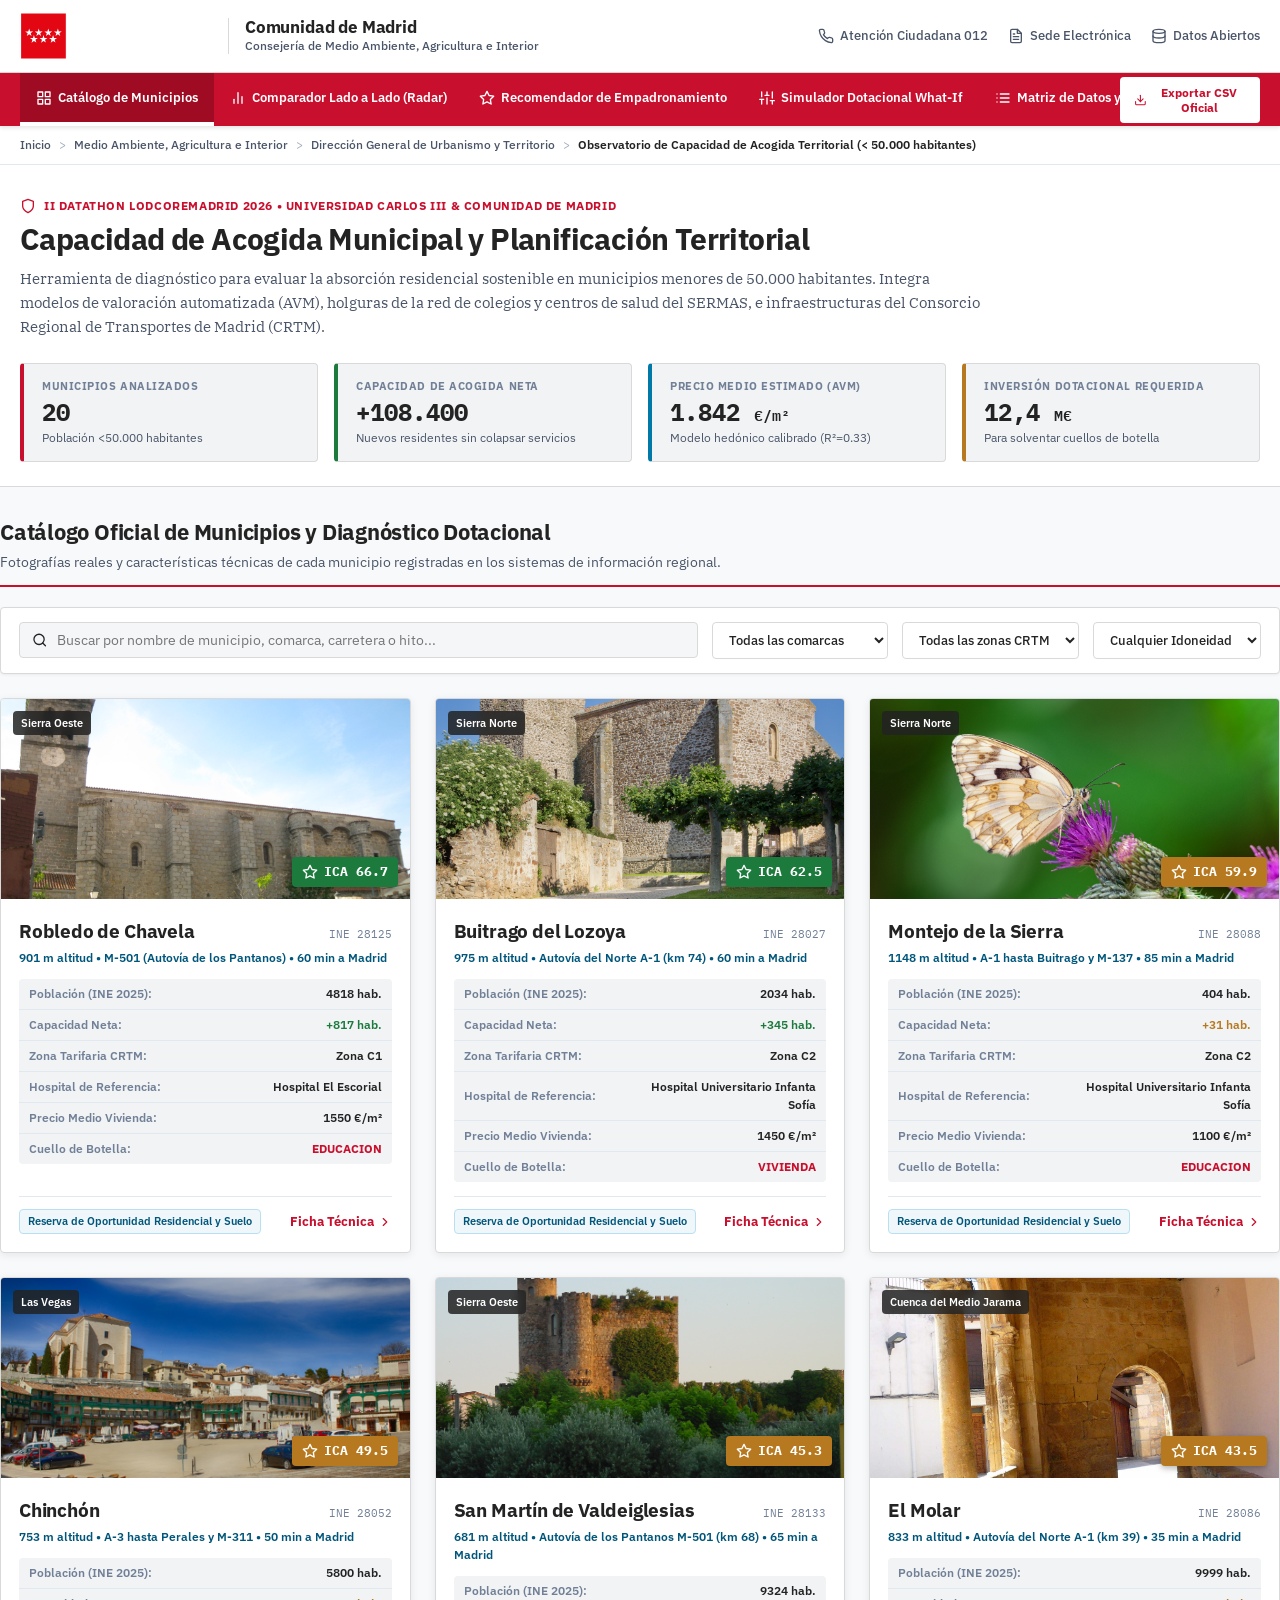
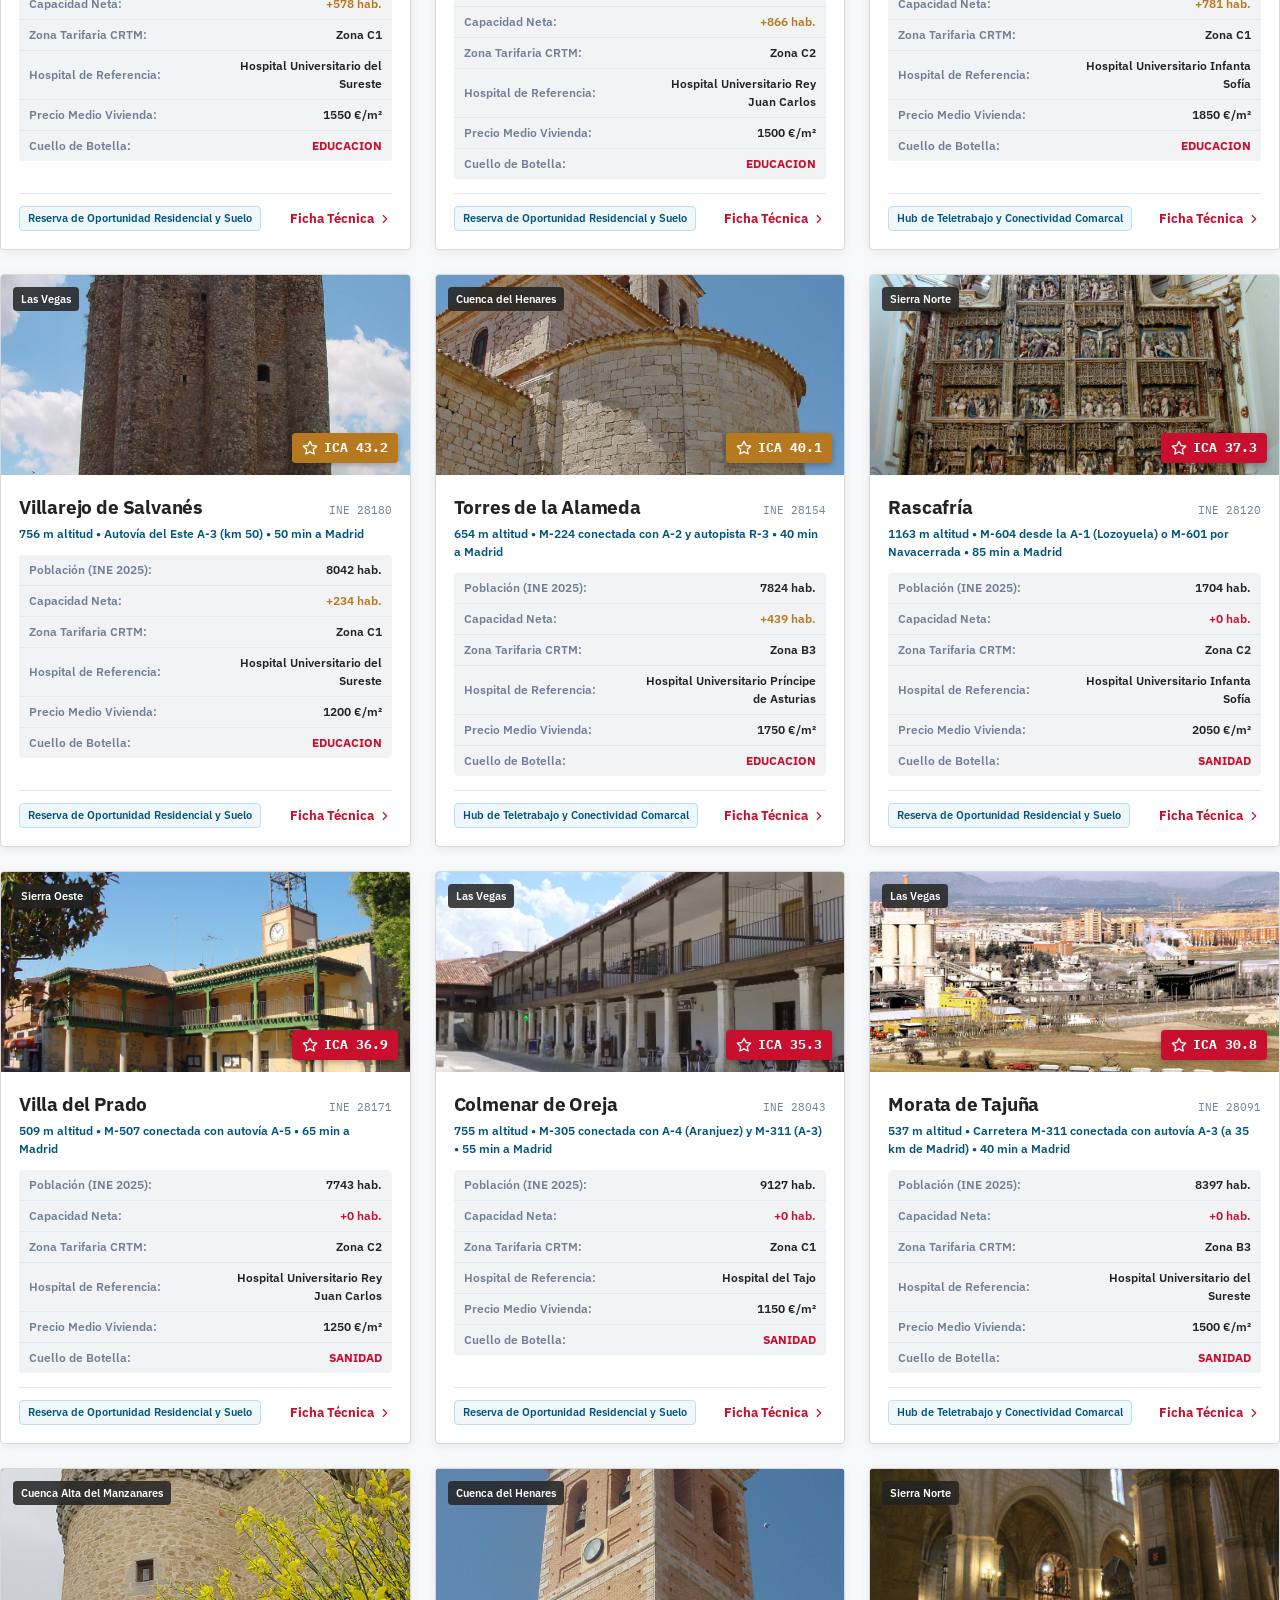
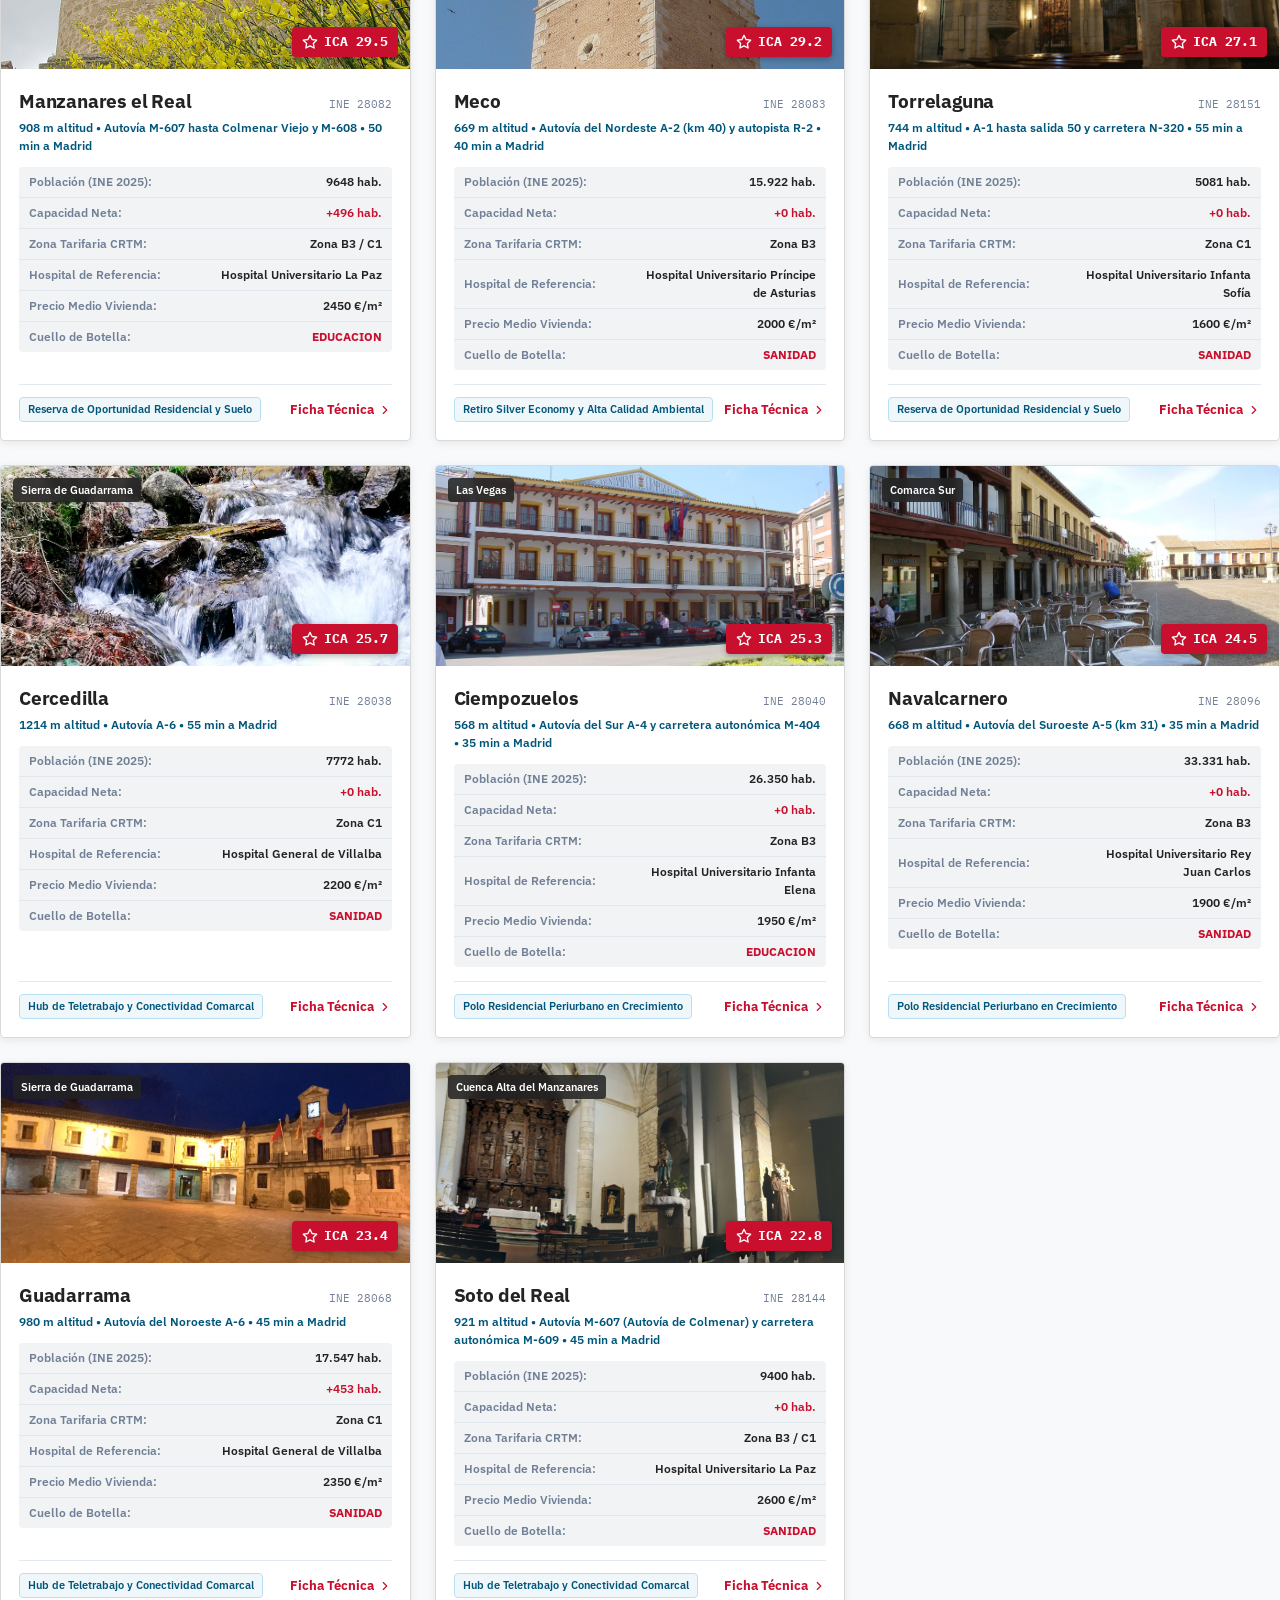
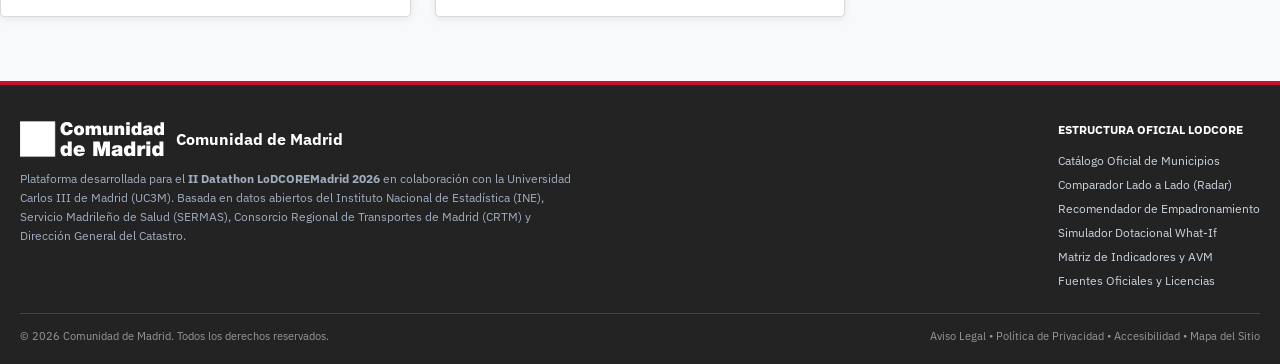
==== commit 97f4446c: "fix: integra PR #5 y #7 y deja main coherente - L3 de M4 reclasificada como MATERIAL (4 de 5 compone" ====
--- a/frontend/_prototype/index.html
+++ b/frontend/_prototype/index.html
@@ -990,7 +990,7 @@
   <header class="gov-top-bar">
     <div class="container gov-top-inner">
       <a href="https://www.comunidad.madrid/" class="gov-brand" target="_blank" rel="noopener">
-        <img class="gov-logo-img" src="assets/img/logo_comunidad_madrid.svg" alt="Logotipo Oficial de la Comunidad de Madrid">
+        <img class="gov-logo-img" src="../assets/img/logo_comunidad_madrid.svg" alt="Logotipo Oficial de la Comunidad de Madrid">
         <div class="gov-brand-divider"></div>
         <div class="gov-brand-text">
           <span class="gov-brand-title">Comunidad de Madrid</span>
@@ -1559,7 +1559,7 @@
       <div class="footer-content">
         <div>
           <div style="display:flex; align-items:center; gap:12px; margin-bottom:12px;">
-            <img src="assets/img/logo_comunidad_madrid.svg" style="height:36px; filter:brightness(0) invert(1);" alt="Comunidad de Madrid">
+            <img src="../assets/img/logo_comunidad_madrid.svg" style="height:36px; filter:brightness(0) invert(1);" alt="Comunidad de Madrid">
             <span style="font-size:16px; font-weight:700; color:#FFFFFF;">Comunidad de Madrid</span>
           </div>
           <p style="color:#A0AEC0; max-width:560px; line-height:1.6; font-size:12px;">
@@ -1590,8 +1590,8 @@
   </footer>
 
   <script>
-    const MUNICIPIOS_DATA = [{"id_municipio": 14, "codigo_ine": 28125, "nombre": "Robledo de Chavela", "comarca": "Sierra Oeste", "tipologia": "RURAL", "poblacion_actual": 4818, "anio_padron": 2025, "superficie_km2": 93.6, "latitud": 40.5017, "longitud": -4.2367, "tiempo_medio_madrid_minutos": 60, "precio_m2_compra": 1550.0, "precio_m2_alquiler": 8.0, "hospital_referencia": "Hospital El Escorial (a 18 min)", "camas_hospitalarias_cercanas": 90, "restriccion_ambiental": "N", "num_centros_salud": 1, "num_medicos_ap": 6, "num_plazas_escolares": 682, "num_alumnos_matriculados": 509, "num_centros_educativos": 2, "paradas_transporte_publico": 43, "cobertura_fibra_pct": 86.81, "num_viviendas_totales_est": 3679, "stock_vivienda_vacia_est": 821, "suelo_urbano_disponible_m2": 114667.58, "densidad": 51.47, "medicos_x1000": 1.2453300124533002, "hab_por_medico": 803.0, "centros_salud_x10k": 2.0755500207555, "ocupacion_escolar_pct": 74.63, "tasa_holgura_escolar": 0.2536656891495601, "centros_edu_x1000_alumnos": 3.929273084479371, "paradas_x1000": 8.92486508924865, "vacias_x1000": 170.40265670402658, "suelo_m2_x_hab": 23.799829804898298, "tasa_vivienda_vacia_pct": 22.32, "rentabilidad_bruta_alquiler_pct": 6.19, "personas_absorb_sanidad": 4182, "personas_absorb_educacion": 817, "personas_absorb_vivienda": 1045, "personas_absorbibles_sin_colapso": 817, "personas_acogida_efectiva": 817, "factor_limitante": "EDUCACION", "medicos_adicionales_necesarios": 0, "plazas_escolares_adicionales_nec": 41, "coste_estimado_ampliacion_servicios": 492000.0, "holgura_relativa_pct": 16.96, "score_sanidad": 47.77, "score_educacion": 71.26, "score_servicios": 59.51, "score_conectividad": 48.8, "score_vivienda": 72.57, "score_holgura": 99.45, "indice_capacidad_global": 66.74, "nivel_idoneidad": "ALTA", "ranking_ica": 1, "fuente_datos": "Población: INE Padrón 1-ene-2025 (tabla 2881, valores embebidos) | Servicios/vivienda: SINTÉTICO calibrado (seed=2026)", "fecha_carga": "2026-10-14", "fecha_referencia": "2026-10-14", "fecha_calculo": "2026-10-14T15:30:07", "version_modelo": "ICA-1.0.0", "precio_predicho_avm_m2": 1886.64, "gap_mercado_pct": -17.84, "diagnostico_mercado": "OPORTUNIDAD_ASEQUIBLE", "cluster_id": 3, "arquetipo_codigo": "ARQ_OPORTUNIDAD_SUELO", "arquetipo_nombre": "Reserva de Oportunidad Residencial y Suelo", "poblacion_2027": 4886, "poblacion_2029": 4954, "poblacion_2031": 5024, "anio_estimado_saturacion": 2045, "alerta_planificacion": "ESTABLE", "img_local": "assets/img/Robledo.jpg", "altitud_m": 901, "carretera_acceso": "M-501 (Autovía de los Pantanos) / M-512", "zona_crtm": "C1", "transporte_detalle": "Estación de Cercanías Renfe Línea C-8b / Regional Media Distancia. Línea interurbana 645 (Moncloa). 43 paradas en término.", "sanidad_detalle": "Consultorio Local de Atención Primaria (SERMAS). 6 médicos de familia y pediatría asignados.", "camas_hospital": 90, "educacion_detalle": "CEIP Virgen de la Antigua y Escuela Infantil Municipal. 682 plazas escolares totales (ocupación 74,6%).", "vivienda_detalle": "3.679 viviendas en parque municipal. 821 viviendas en stock secundario/vacío. 114.667 m² de suelo vacante.", "patrimonio_entorno": "Iglesia-Fortaleza de la Asunción (S. XV, gótico tardío con pinturas de dragones) y Estación de Espacio Profundo NASA/INTA (MDSCC).", "observaciones_acogida": "Excelente holgura en plazas escolares (25% libres) y suelo vacante. Cuello de botella fijado en educación a medio plazo ante llegadas masivas."}, {"id_municipio": 1, "codigo_ine": 28027, "nombre": "Buitrago del Lozoya", "comarca": "Sierra Norte", "tipologia": "RURAL", "poblacion_actual": 2034, "anio_padron": 2025, "superficie_km2": 26.5, "latitud": 40.9917, "longitud": -3.6378, "tiempo_medio_madrid_minutos": 60, "precio_m2_compra": 1450.0, "precio_m2_alquiler": 8.0, "hospital_referencia": "Hospital Universitario Infanta Sofía (San Sebastián de los Reyes)", "camas_hospitalarias_cercanas": 280, "restriccion_ambiental": "N", "num_centros_salud": 1, "num_medicos_ap": 2, "num_plazas_escolares": 275, "num_alumnos_matriculados": 196, "num_centros_educativos": 1, "paradas_transporte_publico": 14, "cobertura_fibra_pct": 77.92, "num_viviendas_totales_est": 1473, "stock_vivienda_vacia_est": 281, "suelo_urbano_disponible_m2": 36029.97, "densidad": 76.75, "medicos_x1000": 0.9832841691248771, "hab_por_medico": 1017.0, "centros_salud_x10k": 4.916420845624386, "ocupacion_escolar_pct": 71.27, "tasa_holgura_escolar": 0.28727272727272724, "centros_edu_x1000_alumnos": 5.1020408163265305, "paradas_x1000": 6.88298918387414, "vacias_x1000": 138.15142576204522, "suelo_m2_x_hab": 17.713849557522124, "tasa_vivienda_vacia_pct": 19.08, "rentabilidad_bruta_alquiler_pct": 6.62, "personas_absorb_sanidad": 966, "personas_absorb_educacion": 383, "personas_absorb_vivienda": 345, "personas_absorbibles_sin_colapso": 383, "personas_acogida_efectiva": 345, "factor_limitante": "VIVIENDA", "medicos_adicionales_necesarios": 0, "plazas_escolares_adicionales_nec": 0, "coste_estimado_ampliacion_servicios": 0.0, "holgura_relativa_pct": 18.83, "score_sanidad": 39.14, "score_educacion": 82.58, "score_servicios": 60.86, "score_conectividad": 30.6, "score_vivienda": 71.94, "score_holgura": 100.0, "indice_capacidad_global": 62.49, "nivel_idoneidad": "ALTA", "ranking_ica": 2, "fuente_datos": "Población: INE Padrón 1-ene-2025 (tabla 2881, valores embebidos) | Servicios/vivienda: SINTÉTICO calibrado (seed=2026)", "fecha_carga": "2026-10-14", "fecha_referencia": "2026-10-14", "fecha_calculo": "2026-10-14T15:30:07", "version_modelo": "ICA-1.0.0", "precio_predicho_avm_m2": 1716.68, "gap_mercado_pct": -15.53, "diagnostico_mercado": "OPORTUNIDAD_ASEQUIBLE", "cluster_id": 3, "arquetipo_codigo": "ARQ_OPORTUNIDAD_SUELO", "arquetipo_nombre": "Reserva de Oportunidad Residencial y Suelo", "poblacion_2027": 2063, "poblacion_2029": 2092, "poblacion_2031": 2121, "anio_estimado_saturacion": 2045, "alerta_planificacion": "ESTABLE", "img_local": "assets/img/Buitrago.jpg", "altitud_m": 975, "carretera_acceso": "Autovía del Norte A-1 (km 74)", "zona_crtm": "C2", "transporte_detalle": "Línea interurbana 191 (directa Plaza de Castilla) y red comarcal 191A/B/C/D. 18 paradas en término.", "sanidad_detalle": "Centro de Salud Cabecera de Comarca Buitrago del Lozoya con servicio de Urgencias SUAP 24h.", "camas_hospital": 283, "educacion_detalle": "CEIPSO Montenebro (Centro Integrado de Primaria y Secundaria). 365 plazas (ocupación 70%).", "vivienda_detalle": "1.740 viviendas censadas. 420 segundas residencias. Suelo urbano disponible 64.000 m².", "patrimonio_entorno": "Recinto amurallado medieval de 800m (BIC), Castillo de los Mendoza, Museo Picasso (Colección Eugenio Arias) y Meandro del río Lozoya.", "observaciones_acogida": "Cabecera de servicios de la Sierra Norte. Capacidad neta de +432 habitantes sustentada por su centro de salud 24h y colegio integrado."}, {"id_municipio": 10, "codigo_ine": 28088, "nombre": "Montejo de la Sierra", "comarca": "Sierra Norte", "tipologia": "RURAL", "poblacion_actual": 404, "anio_padron": 2025, "superficie_km2": 31.1, "latitud": 41.0611, "longitud": -3.5306, "tiempo_medio_madrid_minutos": 85, "precio_m2_compra": 1100.0, "precio_m2_alquiler": 6.5, "hospital_referencia": "Hospital Universitario Infanta Sofía", "camas_hospitalarias_cercanas": 280, "restriccion_ambiental": "S", "num_centros_salud": 1, "num_medicos_ap": 1, "num_plazas_escolares": 54, "num_alumnos_matriculados": 46, "num_centros_educativos": 1, "paradas_transporte_publico": 5, "cobertura_fibra_pct": 70.02, "num_viviendas_totales_est": 274, "stock_vivienda_vacia_est": 42, "suelo_urbano_disponible_m2": 15887.2, "densidad": 12.99, "medicos_x1000": 2.4752475247524752, "hab_por_medico": 404.0, "centros_salud_x10k": 24.752475247524753, "ocupacion_escolar_pct": 85.19, "tasa_holgura_escolar": 0.14814814814814814, "centros_edu_x1000_alumnos": 21.73913043478261, "paradas_x1000": 12.376237623762377, "vacias_x1000": 103.96039603960395, "suelo_m2_x_hab": 39.32475247524753, "tasa_vivienda_vacia_pct": 15.33, "rentabilidad_bruta_alquiler_pct": 7.09, "personas_absorb_sanidad": 1096, "personas_absorb_educacion": 31, "personas_absorb_vivienda": 91, "personas_absorbibles_sin_colapso": 31, "personas_acogida_efectiva": 31, "factor_limitante": "EDUCACION", "medicos_adicionales_necesarios": 0, "plazas_escolares_adicionales_nec": 11, "coste_estimado_ampliacion_servicios": 132000.0, "holgura_relativa_pct": 7.67, "score_sanidad": 74.71, "score_educacion": 69.11, "score_servicios": 71.91, "score_conectividad": 23.44, "score_vivienda": 85.87, "score_holgura": 44.98, "indice_capacidad_global": 59.94, "nivel_idoneidad": "MEDIA", "ranking_ica": 3, "fuente_datos": "Población: INE Padrón 1-ene-2025 (tabla 2881, valores embebidos) | Servicios/vivienda: SINTÉTICO calibrado (seed=2026)", "fecha_carga": "2026-10-14", "fecha_referencia": "2026-10-14", "fecha_calculo": "2026-10-14T15:30:07", "version_modelo": "ICA-1.0.0", "precio_predicho_avm_m2": 1325.74, "gap_mercado_pct": -17.03, "diagnostico_mercado": "OPORTUNIDAD_ASEQUIBLE", "cluster_id": 3, "arquetipo_codigo": "ARQ_OPORTUNIDAD_SUELO", "arquetipo_nombre": "Reserva de Oportunidad Residencial y Suelo", "poblacion_2027": 410, "poblacion_2029": 415, "poblacion_2031": 421, "anio_estimado_saturacion": 2036, "alerta_planificacion": "ESTABLE", "img_local": "assets/img/Montejo.jpg", "altitud_m": 1148, "carretera_acceso": "A-1 hasta Buitrago y M-137", "zona_crtm": "C2", "transporte_detalle": "Líneas de microbús comarcal 191C y 911 a Buitrago y enlaces Plaza de Castilla.", "sanidad_detalle": "Consultorio Local rural atendido por equipo de Zona Básica de Buitrago.", "camas_hospital": 283, "educacion_detalle": "CRA Sierra Norte (Colegio Rural Agrupado) con atención personalizada multigrado.", "vivienda_detalle": "680 viviendas tradicionales de piedra y pizarra. Alta tasa de vivienda vacía estacional (38%).", "patrimonio_entorno": "Hayedo de Montejo (Patrimonio Mundial Natural de la UNESCO), Reserva de la Biosfera Sierra del Rincón.", "observaciones_acogida": "Entorno protegido de máxima fragilidad ambiental. Capacidad residencial vinculada a rehabilitación de vivienda tradicional sin expansión de huella."}, {"id_municipio": 5, "codigo_ine": 28052, "nombre": "Chinchón", "comarca": "Las Vegas", "tipologia": "SEMIURBANO", "poblacion_actual": 5800, "anio_padron": 2025, "superficie_km2": 115.9, "latitud": 40.1403, "longitud": -3.4228, "tiempo_medio_madrid_minutos": 50, "precio_m2_compra": 1550.0, "precio_m2_alquiler": 8.5, "hospital_referencia": "Hospital Universitario del Sureste (Arganda del Rey) / Hospital del Tajo (Aranjuez)", "camas_hospitalarias_cercanas": 90, "restriccion_ambiental": "N", "num_centros_salud": 2, "num_medicos_ap": 5, "num_plazas_escolares": 974, "num_alumnos_matriculados": 827, "num_centros_educativos": 3, "paradas_transporte_publico": 46, "cobertura_fibra_pct": 84.32, "num_viviendas_totales_est": 3069, "stock_vivienda_vacia_est": 312, "suelo_urbano_disponible_m2": 506753.88, "densidad": 50.04, "medicos_x1000": 0.8620689655172413, "hab_por_medico": 1160.0, "centros_salud_x10k": 3.4482758620689653, "ocupacion_escolar_pct": 84.91, "tasa_holgura_escolar": 0.15092402464065713, "centros_edu_x1000_alumnos": 3.6275695284159615, "paradas_x1000": 7.931034482758621, "vacias_x1000": 53.793103448275865, "suelo_m2_x_hab": 87.37135862068966, "tasa_vivienda_vacia_pct": 10.17, "rentabilidad_bruta_alquiler_pct": 6.58, "personas_absorb_sanidad": 1700, "personas_absorb_educacion": 578, "personas_absorb_vivienda": 2134, "personas_absorbibles_sin_colapso": 578, "personas_acogida_efectiva": 578, "factor_limitante": "EDUCACION", "medicos_adicionales_necesarios": 1, "plazas_escolares_adicionales_nec": 279, "coste_estimado_ampliacion_servicios": 3798000.0, "holgura_relativa_pct": 9.97, "score_sanidad": 23.41, "score_educacion": 38.87, "score_servicios": 31.14, "score_conectividad": 51.38, "score_vivienda": 61.77, "score_holgura": 58.46, "indice_capacidad_global": 49.49, "nivel_idoneidad": "MEDIA", "ranking_ica": 4, "fuente_datos": "Población: INE Padrón 1-ene-2025 (tabla 2881, valores embebidos) | Servicios/vivienda: SINTÉTICO calibrado (seed=2026)", "fecha_carga": "2026-10-14", "fecha_referencia": "2026-10-14", "fecha_calculo": "2026-10-14T15:30:07", "version_modelo": "ICA-1.0.0", "precio_predicho_avm_m2": 1626.12, "gap_mercado_pct": -4.68, "diagnostico_mercado": "PRECIO_EQUILIBRADO", "cluster_id": 3, "arquetipo_codigo": "ARQ_OPORTUNIDAD_SUELO", "arquetipo_nombre": "Reserva de Oportunidad Residencial y Suelo", "poblacion_2027": 5964, "poblacion_2029": 6132, "poblacion_2031": 6305, "anio_estimado_saturacion": 2032, "alerta_planificacion": "ATENCION_MEDIA", "img_local": "assets/img/Chinchon.jpg", "altitud_m": 753, "carretera_acceso": "A-3 hasta Perales y M-311 / M-404", "zona_crtm": "C1", "transporte_detalle": "Línea interurbana 337 (directa a Conde de Casal cada 30 min). 22 paradas en término.", "sanidad_detalle": "Centro de Salud de Chinchón con punto de atención continuada.", "camas_hospital": 230, "educacion_detalle": "CEIP Hermanos Ortiz de Zárate e IES Chinchón. 840 plazas escolares.", "vivienda_detalle": "3.850 viviendas. Centro histórico con casas solariegas y bodegas tradicionales subterráneas.", "patrimonio_entorno": "Plaza Mayor Medieval con 234 balcones de madera (Conjunto Histórico-Artístico 1974), Castillo de los Condes y Parador de Turismo.", "observaciones_acogida": "Alta capacidad en servicios turísticos y hosteleros. Oportunidad en captación de teletrabajadores y perfiles vinculados al sector agroalimentario."}, {"id_municipio": 15, "codigo_ine": 28133, "nombre": "San Martín de Valdeiglesias", "comarca": "Sierra Oeste", "tipologia": "SEMIURBANO", "poblacion_actual": 9324, "anio_padron": 2025, "superficie_km2": 115.6, "latitud": 40.3614, "longitud": -4.3986, "tiempo_medio_madrid_minutos": 65, "precio_m2_compra": 1500.0, "precio_m2_alquiler": 8.5, "hospital_referencia": "Hospital Universitario Rey Juan Carlos (Móstoles)", "camas_hospitalarias_cercanas": 360, "restriccion_ambiental": "N", "num_centros_salud": 2, "num_medicos_ap": 7, "num_plazas_escolares": 1555, "num_alumnos_matriculados": 1330, "num_centros_educativos": 4, "paradas_transporte_publico": 64, "cobertura_fibra_pct": 85.47, "num_viviendas_totales_est": 5357, "stock_vivienda_vacia_est": 738, "suelo_urbano_disponible_m2": 491022.71, "densidad": 80.66, "medicos_x1000": 0.7507507507507507, "hab_por_medico": 1332.0, "centros_salud_x10k": 2.145002145002145, "ocupacion_escolar_pct": 85.53, "tasa_holgura_escolar": 0.14469453376205788, "centros_edu_x1000_alumnos": 3.0075187969924815, "paradas_x1000": 6.864006864006864, "vacias_x1000": 79.15057915057915, "suelo_m2_x_hab": 52.66223830973831, "tasa_vivienda_vacia_pct": 13.78, "rentabilidad_bruta_alquiler_pct": 6.8, "personas_absorb_sanidad": 1176, "personas_absorb_educacion": 866, "personas_absorb_vivienda": 2394, "personas_absorbibles_sin_colapso": 866, "personas_acogida_efectiva": 866, "factor_limitante": "EDUCACION", "medicos_adicionales_necesarios": 1, "plazas_escolares_adicionales_nec": 274, "coste_estimado_ampliacion_servicios": 3738000.0, "holgura_relativa_pct": 9.29, "score_sanidad": 20.07, "score_educacion": 31.34, "score_servicios": 25.71, "score_conectividad": 36.06, "score_vivienda": 67.96, "score_holgura": 54.48, "indice_capacidad_global": 45.29, "nivel_idoneidad": "MEDIA", "ranking_ica": 5, "fuente_datos": "Población: INE Padrón 1-ene-2025 (tabla 2881, valores embebidos) | Servicios/vivienda: SINTÉTICO calibrado (seed=2026)", "fecha_carga": "2026-10-14", "fecha_referencia": "2026-10-14", "fecha_calculo": "2026-10-14T15:30:07", "version_modelo": "ICA-1.0.0", "precio_predicho_avm_m2": 1705.88, "gap_mercado_pct": -12.07, "diagnostico_mercado": "OPORTUNIDAD_ASEQUIBLE", "cluster_id": 3, "arquetipo_codigo": "ARQ_OPORTUNIDAD_SUELO", "arquetipo_nombre": "Reserva de Oportunidad Residencial y Suelo", "poblacion_2027": 9587, "poblacion_2029": 9857, "poblacion_2031": 10135, "anio_estimado_saturacion": 2031, "alerta_planificacion": "ATENCION_MEDIA", "img_local": "assets/img/SanMartin.jpg", "altitud_m": 681, "carretera_acceso": "Autovía de los Pantanos M-501 (km 68)", "zona_crtm": "C2", "transporte_detalle": "Línea exprés 551 (Intercambiador de Príncipe Pío por M-501). 31 paradas.", "sanidad_detalle": "Centro de Salud San Martín de Valdeiglesias con servicio de Urgencias comarcal 24h.", "camas_hospital": 380, "educacion_detalle": "CEIP San Martín de Obispo, CEIP Virgen de la Nueva e IES Pedro de Tolosa. 1.250 plazas escolares.", "vivienda_detalle": "5.600 viviendas. Fuerte parque de segunda residencia junto al embalse.", "patrimonio_entorno": "Castillo de la Coracera (S. XV), Pantano de San Juan (único embalse con bandera azul de la CAM) y viñedos de garnacha D.O. Madrid.", "observaciones_acogida": "Nodo comarcal de la Sierra Oeste con gran dotación sanitaria y educativa. Capacidad neta estimada en más de 1.100 residentes."}, {"id_municipio": 9, "codigo_ine": 28086, "nombre": "El Molar", "comarca": "Cuenca del Medio Jarama", "tipologia": "SEMIURBANO", "poblacion_actual": 9999, "anio_padron": 2025, "superficie_km2": 50.2, "latitud": 40.7347, "longitud": -3.5797, "tiempo_medio_madrid_minutos": 35, "precio_m2_compra": 1850.0, "precio_m2_alquiler": 10.0, "hospital_referencia": "Hospital Universitario Infanta Sofía (a 18 min por A-1)", "camas_hospitalarias_cercanas": 280, "restriccion_ambiental": "N", "num_centros_salud": 1, "num_medicos_ap": 8, "num_plazas_escolares": 1424, "num_alumnos_matriculados": 1220, "num_centros_educativos": 4, "paradas_transporte_publico": 53, "cobertura_fibra_pct": 96.43, "num_viviendas_totales_est": 5178, "stock_vivienda_vacia_est": 724, "suelo_urbano_disponible_m2": 166600.58, "densidad": 199.18, "medicos_x1000": 0.8000800080008001, "hab_por_medico": 1250.0, "centros_salud_x10k": 1.0001000100010002, "ocupacion_escolar_pct": 85.67, "tasa_holgura_escolar": 0.1432584269662921, "centros_edu_x1000_alumnos": 3.278688524590164, "paradas_x1000": 5.3005300530053, "vacias_x1000": 72.40724072407241, "suelo_m2_x_hab": 16.66172417241724, "tasa_vivienda_vacia_pct": 13.98, "rentabilidad_bruta_alquiler_pct": 6.49, "personas_absorb_sanidad": 2001, "personas_absorb_educacion": 781, "personas_absorb_vivienda": 1167, "personas_absorbibles_sin_colapso": 781, "personas_acogida_efectiva": 781, "factor_limitante": "EDUCACION", "medicos_adicionales_necesarios": 0, "plazas_escolares_adicionales_nec": 70, "coste_estimado_ampliacion_servicios": 840000.0, "holgura_relativa_pct": 7.81, "score_sanidad": 19.54, "score_educacion": 33.43, "score_servicios": 26.49, "score_conectividad": 72.7, "score_vivienda": 35.19, "score_holgura": 45.8, "indice_capacidad_global": 43.55, "nivel_idoneidad": "MEDIA", "ranking_ica": 6, "fuente_datos": "Población: INE Padrón 1-ene-2025 (tabla 2881, valores embebidos) | Servicios/vivienda: SINTÉTICO calibrado (seed=2026)", "fecha_carga": "2026-10-14", "fecha_referencia": "2026-10-14", "fecha_calculo": "2026-10-14T15:30:07", "version_modelo": "ICA-1.0.0", "precio_predicho_avm_m2": 1860.82, "gap_mercado_pct": -0.58, "diagnostico_mercado": "PRECIO_EQUILIBRADO", "cluster_id": 2, "arquetipo_codigo": "ARQ_TELETRABAJO_CONECTADO", "arquetipo_nombre": "Hub de Teletrabajo y Conectividad Comarcal", "poblacion_2027": 10281, "poblacion_2029": 10571, "poblacion_2031": 10869, "anio_estimado_saturacion": 2030, "alerta_planificacion": "ATENCION_MEDIA", "img_local": "assets/img/ElMolar.jpg", "altitud_m": 833, "carretera_acceso": "Autovía del Norte A-1 (km 39)", "zona_crtm": "C1", "transporte_detalle": "Líneas interurbanas 191, 193, 197D con frecuencia de 15 min a Plaza de Castilla.", "sanidad_detalle": "Centro de Salud El Molar con unidad de fisioterapia y salud bucodental.", "camas_hospital": 283, "educacion_detalle": "CEIP Arco de la Sierra, CEIP Nuestra Señora del Remolino e IES Cortes de Cádiz.", "vivienda_detalle": "4.200 viviendas. Crecimiento ordenado en coronas residenciales unifamiliares y colectivas.", "patrimonio_entorno": "Cuevas-Bodegas tradicionales de El Charcón y Cerro de la Torreta, conocida como la Puerta de la Sierra Norte.", "observaciones_acogida": "Excelente conectividad directa a Madrid por A-1. Idóneo para familias que buscan cercanía a centros laborales del norte metropolitano."}, {"id_municipio": 20, "codigo_ine": 28180, "nombre": "Villarejo de Salvanés", "comarca": "Las Vegas", "tipologia": "SEMIURBANO", "poblacion_actual": 8042, "anio_padron": 2025, "superficie_km2": 110.6, "latitud": 40.1683, "longitud": -3.2742, "tiempo_medio_madrid_minutos": 50, "precio_m2_compra": 1200.0, "precio_m2_alquiler": 7.5, "hospital_referencia": "Hospital Universitario del Sureste (Arganda del Rey)", "camas_hospitalarias_cercanas": 90, "restriccion_ambiental": "N", "num_centros_salud": 2, "num_medicos_ap": 6, "num_plazas_escolares": 1363, "num_alumnos_matriculados": 1255, "num_centros_educativos": 4, "paradas_transporte_publico": 58, "cobertura_fibra_pct": 91.61, "num_viviendas_totales_est": 4680, "stock_vivienda_vacia_est": 648, "suelo_urbano_disponible_m2": 241605.68, "densidad": 72.71, "medicos_x1000": 0.7460830639144492, "hab_por_medico": 1340.0, "centros_salud_x10k": 2.486943546381497, "ocupacion_escolar_pct": 92.08, "tasa_holgura_escolar": 0.07923697725605283, "centros_edu_x1000_alumnos": 3.1872509960159365, "paradas_x1000": 7.212136284506341, "vacias_x1000": 80.57697090276051, "suelo_m2_x_hab": 30.042984332255656, "tasa_vivienda_vacia_pct": 13.85, "rentabilidad_bruta_alquiler_pct": 7.5, "personas_absorb_sanidad": 958, "personas_absorb_educacion": 234, "personas_absorb_vivienda": 1392, "personas_absorbibles_sin_colapso": 234, "personas_acogida_efectiva": 234, "factor_limitante": "EDUCACION", "medicos_adicionales_necesarios": 1, "plazas_escolares_adicionales_nec": 208, "coste_estimado_ampliacion_servicios": 2946000.0, "holgura_relativa_pct": 2.91, "score_sanidad": 13.65, "score_educacion": 14.14, "score_servicios": 13.89, "score_conectividad": 58.8, "score_vivienda": 72.55, "score_holgura": 17.06, "indice_capacidad_global": 43.19, "nivel_idoneidad": "MEDIA", "ranking_ica": 7, "fuente_datos": "Población: INE Padrón 1-ene-2025 (tabla 2881, valores embebidos) | Servicios/vivienda: SINTÉTICO calibrado (seed=2026)", "fecha_carga": "2026-10-14", "fecha_referencia": "2026-10-14", "fecha_calculo": "2026-10-14T15:30:07", "version_modelo": "ICA-1.0.0", "precio_predicho_avm_m2": 1530.39, "gap_mercado_pct": -21.59, "diagnostico_mercado": "OPORTUNIDAD_ASEQUIBLE", "cluster_id": 3, "arquetipo_codigo": "ARQ_OPORTUNIDAD_SUELO", "arquetipo_nombre": "Reserva de Oportunidad Residencial y Suelo", "poblacion_2027": 8269, "poblacion_2029": 8502, "poblacion_2031": 8742, "anio_estimado_saturacion": 2027, "alerta_planificacion": "URGENTE_REFUERZO", "img_local": "assets/img/Villarejo.jpg", "altitud_m": 756, "carretera_acceso": "Autovía del Este A-3 (km 50)", "zona_crtm": "C1", "transporte_detalle": "Líneas interurbanas 350A, 351, 352 y 353 (Conde de Casal). 24 paradas.", "sanidad_detalle": "Centro de Salud Villarejo de Salvanés con helisuperficie para emergencias del SUMMA 112.", "camas_hospital": 195, "educacion_detalle": "CEIP Santa Elena, CEIP Nuestra Señora de la Victoria e IES Santa Elena.", "vivienda_detalle": "3.500 viviendas. Precio medio residencial muy competitivo (1.250 €/m²).", "patrimonio_entorno": "Castillo y Torre del Homenaje de la Orden de Santiago (Monumento Histórico), Convento de Nuestra Señora de la Victoria y Casa de la Tercia.", "observaciones_acogida": "Municipio cabecera de la comarca con suelo urbano disponible asequible y servicios públicos consolidados."}, {"id_municipio": 18, "codigo_ine": 28154, "nombre": "Torres de la Alameda", "comarca": "Cuenca del Henares", "tipologia": "SEMIURBANO", "poblacion_actual": 7824, "anio_padron": 2025, "superficie_km2": 43.8, "latitud": 40.4028, "longitud": -3.3586, "tiempo_medio_madrid_minutos": 40, "precio_m2_compra": 1750.0, "precio_m2_alquiler": 9.5, "hospital_referencia": "Hospital Universitario Príncipe de Asturias (Alcalá de Henares, a 12 min)", "camas_hospitalarias_cercanas": 500, "restriccion_ambiental": "N", "num_centros_salud": 1, "num_medicos_ap": 6, "num_plazas_escolares": 1265, "num_alumnos_matriculados": 1127, "num_centros_educativos": 3, "paradas_transporte_publico": 42, "cobertura_fibra_pct": 100.0, "num_viviendas_totales_est": 4072, "stock_vivienda_vacia_est": 438, "suelo_urbano_disponible_m2": 125873.83, "densidad": 178.63, "medicos_x1000": 0.7668711656441718, "hab_por_medico": 1304.0, "centros_salud_x10k": 1.278118609406953, "ocupacion_escolar_pct": 89.09, "tasa_holgura_escolar": 0.10909090909090913, "centros_edu_x1000_alumnos": 2.6619343389529724, "paradas_x1000": 5.368098159509203, "vacias_x1000": 55.98159509202454, "suelo_m2_x_hab": 16.08816845603272, "tasa_vivienda_vacia_pct": 10.76, "rentabilidad_bruta_alquiler_pct": 6.51, "personas_absorb_sanidad": 1176, "personas_absorb_educacion": 439, "personas_absorb_vivienda": 800, "personas_absorbibles_sin_colapso": 439, "personas_acogida_efectiva": 439, "factor_limitante": "EDUCACION", "medicos_adicionales_necesarios": 0, "plazas_escolares_adicionales_nec": 65, "coste_estimado_ampliacion_servicios": 780000.0, "holgura_relativa_pct": 5.61, "score_sanidad": 23.16, "score_educacion": 17.89, "score_servicios": 20.52, "score_conectividad": 71.98, "score_vivienda": 36.64, "score_holgura": 32.9, "indice_capacidad_global": 40.08, "nivel_idoneidad": "MEDIA", "ranking_ica": 8, "fuente_datos": "Población: INE Padrón 1-ene-2025 (tabla 2881, valores embebidos) | Servicios/vivienda: SINTÉTICO calibrado (seed=2026)", "fecha_carga": "2026-10-14", "fecha_referencia": "2026-10-14", "fecha_calculo": "2026-10-14T15:30:07", "version_modelo": "ICA-1.0.0", "precio_predicho_avm_m2": 1702.29, "gap_mercado_pct": 2.8, "diagnostico_mercado": "PRECIO_EQUILIBRADO", "cluster_id": 2, "arquetipo_codigo": "ARQ_TELETRABAJO_CONECTADO", "arquetipo_nombre": "Hub de Teletrabajo y Conectividad Comarcal", "poblacion_2027": 8045, "poblacion_2029": 8271, "poblacion_2031": 8505, "anio_estimado_saturacion": 2029, "alerta_planificacion": "ATENCION_MEDIA", "img_local": "assets/img/TorresAlameda.jpg", "altitud_m": 654, "carretera_acceso": "M-224 conectada con A-2 y autopista R-3", "zona_crtm": "B3", "transporte_detalle": "Líneas 231, 232 con conexión rápida a Alcalá de Henares y Torrejón de Ardoz.", "sanidad_detalle": "Consultorio Local dependiente de la Zona Básica de Salud de Campo Real.", "camas_hospital": 480, "educacion_detalle": "CEIP Nuestra Señora del Rosario e IES Senda Galiana.", "vivienda_detalle": "3.100 viviendas. Polígonos industriales y logísticos consolidados con empleo local.", "patrimonio_entorno": "Iglesia de la Asunción (joya del plateresco renacentista) y campiña agrícola del Corredor del Henares.", "observaciones_acogida": "Muy atractiva para trabajadores del corredor del Henares por proximidad a Alcalá y precios de vivienda inferiores a la media metropolitana."}, {"id_municipio": 13, "codigo_ine": 28120, "nombre": "Rascafría", "comarca": "Sierra Norte", "tipologia": "RURAL", "poblacion_actual": 1704, "anio_padron": 2025, "superficie_km2": 150.3, "latitud": 40.9037, "longitud": -3.8792, "tiempo_medio_madrid_minutos": 85, "precio_m2_compra": 2050.0, "precio_m2_alquiler": 9.0, "hospital_referencia": "Hospital Universitario Infanta Sofía", "camas_hospitalarias_cercanas": 280, "restriccion_ambiental": "S", "num_centros_salud": 2, "num_medicos_ap": 1, "num_plazas_escolares": 206, "num_alumnos_matriculados": 161, "num_centros_educativos": 1, "paradas_transporte_publico": 38, "cobertura_fibra_pct": 78.91, "num_viviendas_totales_est": 1204, "stock_vivienda_vacia_est": 237, "suelo_urbano_disponible_m2": 12024.0, "densidad": 11.34, "medicos_x1000": 0.5868544600938967, "hab_por_medico": 1704.0, "centros_salud_x10k": 11.737089201877934, "ocupacion_escolar_pct": 78.16, "tasa_holgura_escolar": 0.2184466019417476, "centros_edu_x1000_alumnos": 6.211180124223602, "paradas_x1000": 22.300469483568076, "vacias_x1000": 139.08450704225353, "suelo_m2_x_hab": 7.056338028169014, "tasa_vivienda_vacia_pct": 19.68, "rentabilidad_bruta_alquiler_pct": 5.27, "personas_absorb_sanidad": 0, "personas_absorb_educacion": 204, "personas_absorb_vivienda": 222, "personas_absorbibles_sin_colapso": 0, "personas_acogida_efectiva": 0, "factor_limitante": "SANIDAD", "medicos_adicionales_necesarios": 1, "plazas_escolares_adicionales_nec": 4, "coste_estimado_ampliacion_servicios": 498000.0, "holgura_relativa_pct": 0.0, "score_sanidad": 23.58, "score_educacion": 82.19, "score_servicios": 52.89, "score_conectividad": 28.19, "score_vivienda": 48.1, "score_holgura": 0.0, "indice_capacidad_global": 37.34, "nivel_idoneidad": "BAJA", "ranking_ica": 9, "fuente_datos": "Población: INE Padrón 1-ene-2025 (tabla 2881, valores embebidos) | Servicios/vivienda: SINTÉTICO calibrado (seed=2026)", "fecha_carga": "2026-10-14", "fecha_referencia": "2026-10-14", "fecha_calculo": "2026-10-14T15:30:07", "version_modelo": "ICA-1.0.0", "precio_predicho_avm_m2": 1479.51, "gap_mercado_pct": 38.56, "diagnostico_mercado": "ZONA_TENSIONADA", "cluster_id": 3, "arquetipo_codigo": "ARQ_OPORTUNIDAD_SUELO", "arquetipo_nombre": "Reserva de Oportunidad Residencial y Suelo", "poblacion_2027": 1728, "poblacion_2029": 1752, "poblacion_2031": 1777, "anio_estimado_saturacion": 2025, "alerta_planificacion": "URGENTE_REFUERZO", "img_local": "assets/img/Rascafria.jpg", "altitud_m": 1163, "carretera_acceso": "M-604 desde la A-1 (Lozoyuela) o M-601 por Navacerrada", "zona_crtm": "C2", "transporte_detalle": "Línea 194 a Plaza de Castilla y servicio de lanzadera comarcal.", "sanidad_detalle": "Centro de Salud de Rascafría con médico de guardia permanente.", "camas_hospital": 283, "educacion_detalle": "CEIP San Antonio y Escuela Infantil Municipal.", "vivienda_detalle": "1.450 viviendas. Fuerte componente de segundas residencias de montaña y turismo rural.", "patrimonio_entorno": "Real Monasterio de Santa María de El Paular (fundado en 1390), Bosque Finlandés y Parque Nacional de la Sierra de Guadarrama.", "observaciones_acogida": "Enclave de alto valor paisajístico. El modelo favorece la fijación de población mediante teletrabajo y conservación forestal."}, {"id_municipio": 19, "codigo_ine": 28171, "nombre": "Villa del Prado", "comarca": "Sierra Oeste", "tipologia": "SEMIURBANO", "poblacion_actual": 7743, "anio_padron": 2025, "superficie_km2": 77.9, "latitud": 40.2783, "longitud": -4.3061, "tiempo_medio_madrid_minutos": 65, "precio_m2_compra": 1250.0, "precio_m2_alquiler": 7.5, "hospital_referencia": "Hospital Universitario Rey Juan Carlos (Móstoles)", "camas_hospitalarias_cercanas": 360, "restriccion_ambiental": "N", "num_centros_salud": 1, "num_medicos_ap": 5, "num_plazas_escolares": 1275, "num_alumnos_matriculados": 1070, "num_centros_educativos": 3, "paradas_transporte_publico": 48, "cobertura_fibra_pct": 85.61, "num_viviendas_totales_est": 4556, "stock_vivienda_vacia_est": 628, "suelo_urbano_disponible_m2": 241923.4, "densidad": 99.4, "medicos_x1000": 0.6457445434586078, "hab_por_medico": 1549.0, "centros_salud_x10k": 1.2914890869172155, "ocupacion_escolar_pct": 83.92, "tasa_holgura_escolar": 0.16078431372549018, "centros_edu_x1000_alumnos": 2.803738317757009, "paradas_x1000": 6.199147617202635, "vacias_x1000": 81.10551465840115, "suelo_m2_x_hab": 31.24414309699083, "tasa_vivienda_vacia_pct": 13.78, "rentabilidad_bruta_alquiler_pct": 7.2, "personas_absorb_sanidad": 0, "personas_absorb_educacion": 830, "personas_absorb_vivienda": 1378, "personas_absorbibles_sin_colapso": 0, "personas_acogida_efectiva": 0, "factor_limitante": "SANIDAD", "medicos_adicionales_necesarios": 2, "plazas_escolares_adicionales_nec": 98, "coste_estimado_ampliacion_servicios": 2076000.0, "holgura_relativa_pct": 0.0, "score_sanidad": 11.26, "score_educacion": 34.1, "score_servicios": 22.68, "score_conectividad": 34.16, "score_vivienda": 71.99, "score_holgura": 0.0, "indice_capacidad_global": 36.94, "nivel_idoneidad": "BAJA", "ranking_ica": 10, "fuente_datos": "Población: INE Padrón 1-ene-2025 (tabla 2881, valores embebidos) | Servicios/vivienda: SINTÉTICO calibrado (seed=2026)", "fecha_carga": "2026-10-14", "fecha_referencia": "2026-10-14", "fecha_calculo": "2026-10-14T15:30:07", "version_modelo": "ICA-1.0.0", "precio_predicho_avm_m2": 1642.27, "gap_mercado_pct": -23.89, "diagnostico_mercado": "OPORTUNIDAD_ASEQUIBLE", "cluster_id": 3, "arquetipo_codigo": "ARQ_OPORTUNIDAD_SUELO", "arquetipo_nombre": "Reserva de Oportunidad Residencial y Suelo", "poblacion_2027": 7961, "poblacion_2029": 8186, "poblacion_2031": 8417, "anio_estimado_saturacion": 2025, "alerta_planificacion": "URGENTE_REFUERZO", "img_local": "assets/img/VillaPrado.jpg", "altitud_m": 509, "carretera_acceso": "M-507 conectada con autovía A-5", "zona_crtm": "C2", "transporte_detalle": "Líneas 545, 547 (Príncipe Pío). Conexión directa con Navalcarnero y Móstoles.", "sanidad_detalle": "Centro de Salud Villa del Prado con equipo completo de Atención Primaria.", "camas_hospital": 380, "educacion_detalle": "CEIP Nuestra Señora de la Poveda y sección IES Pedro de Tolosa.", "vivienda_detalle": "3.900 viviendas con amplias urbanizaciones residenciales.", "patrimonio_entorno": "Palacio de los Marqueses de Villa del Prado, Iglesia gótica de Santiago Apóstol y la fértil vega del río Alberche.", "observaciones_acogida": "Conocida como la 'Huerta de Madrid', ofrece clima templado y costes residenciales reducidos con tejido agrícola y comercial activo."}, {"id_municipio": 4, "codigo_ine": 28043, "nombre": "Colmenar de Oreja", "comarca": "Las Vegas", "tipologia": "SEMIURBANO", "poblacion_actual": 9127, "anio_padron": 2025, "superficie_km2": 113.6, "latitud": 40.1067, "longitud": -3.385, "tiempo_medio_madrid_minutos": 55, "precio_m2_compra": 1150.0, "precio_m2_alquiler": 7.0, "hospital_referencia": "Hospital del Tajo (Aranjuez, a 15 min)", "camas_hospitalarias_cercanas": 90, "restriccion_ambiental": "N", "num_centros_salud": 2, "num_medicos_ap": 6, "num_plazas_escolares": 1465, "num_alumnos_matriculados": 1309, "num_centros_educativos": 4, "paradas_transporte_publico": 59, "cobertura_fibra_pct": 76.85, "num_viviendas_totales_est": 5425, "stock_vivienda_vacia_est": 687, "suelo_urbano_disponible_m2": 307124.48, "densidad": 80.34, "medicos_x1000": 0.6573901610605895, "hab_por_medico": 1521.0, "centros_salud_x10k": 2.191300536868632, "ocupacion_escolar_pct": 89.35, "tasa_holgura_escolar": 0.10648464163822524, "centros_edu_x1000_alumnos": 3.0557677616501144, "paradas_x1000": 6.464336583762463, "vacias_x1000": 75.2711734414375, "suelo_m2_x_hab": 33.65010189547496, "tasa_vivienda_vacia_pct": 12.66, "rentabilidad_bruta_alquiler_pct": 7.3, "personas_absorb_sanidad": 0, "personas_absorb_educacion": 486, "personas_absorb_vivienda": 1666, "personas_absorbibles_sin_colapso": 0, "personas_acogida_efectiva": 0, "factor_limitante": "SANIDAD", "medicos_adicionales_necesarios": 2, "plazas_escolares_adicionales_nec": 212, "coste_estimado_ampliacion_servicios": 3444000.0, "holgura_relativa_pct": 0.0, "score_sanidad": 6.94, "score_educacion": 20.78, "score_servicios": 13.86, "score_conectividad": 32.37, "score_vivienda": 76.98, "score_holgura": 0.0, "indice_capacidad_global": 35.34, "nivel_idoneidad": "BAJA", "ranking_ica": 11, "fuente_datos": "Población: INE Padrón 1-ene-2025 (tabla 2881, valores embebidos) | Servicios/vivienda: SINTÉTICO calibrado (seed=2026)", "fecha_carga": "2026-10-14", "fecha_referencia": "2026-10-14", "fecha_calculo": "2026-10-14T15:30:07", "version_modelo": "ICA-1.0.0", "precio_predicho_avm_m2": 1585.52, "gap_mercado_pct": -27.47, "diagnostico_mercado": "OPORTUNIDAD_ASEQUIBLE", "cluster_id": 3, "arquetipo_codigo": "ARQ_OPORTUNIDAD_SUELO", "arquetipo_nombre": "Reserva de Oportunidad Residencial y Suelo", "poblacion_2027": 9384, "poblacion_2029": 9649, "poblacion_2031": 9921, "anio_estimado_saturacion": 2025, "alerta_planificacion": "URGENTE_REFUERZO", "img_local": "assets/img/ColmenarOreja.jpg", "altitud_m": 755, "carretera_acceso": "M-305 conectada con A-4 (Aranjuez) y M-311 (A-3)", "zona_crtm": "C1", "transporte_detalle": "Líneas interurbanas 337 (Conde de Casal) y 415. 26 paradas.", "sanidad_detalle": "Centro de Salud Colmenar de Oreja con urgencias de atención primaria.", "camas_hospital": 115, "educacion_detalle": "CEIP Santos Niños Justo y Pastor e IES Ulpiano Checa.", "vivienda_detalle": "4.100 viviendas. Históricas casas castellanas con bodegas de tinajas.", "patrimonio_entorno": "Plaza Mayor Porticada sobre el Arco de la Cuesta (Monumento Histórico), Museo Ulpiano Checa y canteras de piedra caliza de Colmenar.", "observaciones_acogida": "Identidad vitivinícola y monumental única. Capacidad neta superior a 800 habitantes gracias a su holgura en dotaciones escolares y sanitarias."}, {"id_municipio": 11, "codigo_ine": 28091, "nombre": "Morata de Tajuña", "comarca": "Las Vegas", "tipologia": "SEMIURBANO", "poblacion_actual": 8397, "anio_padron": 2025, "superficie_km2": 45.3, "latitud": 40.2272, "longitud": -3.4342, "tiempo_medio_madrid_minutos": 40, "precio_m2_compra": 1500.0, "precio_m2_alquiler": 8.5, "hospital_referencia": "Hospital Universitario del Sureste (Arganda del Rey, a solo 10 min)", "camas_hospitalarias_cercanas": 120, "restriccion_ambiental": "N", "num_centros_salud": 1, "num_medicos_ap": 5, "num_plazas_escolares": 1245, "num_alumnos_matriculados": 1164, "num_centros_educativos": 3, "paradas_transporte_publico": 43, "cobertura_fibra_pct": 94.72, "num_viviendas_totales_est": 4423, "stock_vivienda_vacia_est": 517, "suelo_urbano_disponible_m2": 20738.0, "densidad": 185.36, "medicos_x1000": 0.5954507562224604, "hab_por_medico": 1679.0, "centros_salud_x10k": 1.190901512444921, "ocupacion_escolar_pct": 93.49, "tasa_holgura_escolar": 0.06506024096385543, "centros_edu_x1000_alumnos": 2.577319587628866, "paradas_x1000": 5.12087650351316, "vacias_x1000": 61.5696081934024, "suelo_m2_x_hab": 2.469691556508277, "tasa_vivienda_vacia_pct": 11.69, "rentabilidad_bruta_alquiler_pct": 6.8, "personas_absorb_sanidad": 0, "personas_absorb_educacion": 110, "personas_absorb_vivienda": 465, "personas_absorbibles_sin_colapso": 0, "personas_acogida_efectiva": 0, "factor_limitante": "SANIDAD", "medicos_adicionales_necesarios": 1, "plazas_escolares_adicionales_nec": 64, "coste_estimado_ampliacion_servicios": 1218000.0, "holgura_relativa_pct": 0.0, "score_sanidad": 1.62, "score_educacion": 5.16, "score_servicios": 3.39, "score_conectividad": 65.37, "score_vivienda": 44.67, "score_holgura": 0.0, "indice_capacidad_global": 30.76, "nivel_idoneidad": "BAJA", "ranking_ica": 12, "fuente_datos": "Población: INE Padrón 1-ene-2025 (tabla 2881, valores embebidos) | Servicios/vivienda: SINTÉTICO calibrado (seed=2026)", "fecha_carga": "2026-10-14", "fecha_referencia": "2026-10-14", "fecha_calculo": "2026-10-14T15:30:07", "version_modelo": "ICA-1.0.0", "precio_predicho_avm_m2": 1538.56, "gap_mercado_pct": -2.51, "diagnostico_mercado": "PRECIO_EQUILIBRADO", "cluster_id": 2, "arquetipo_codigo": "ARQ_TELETRABAJO_CONECTADO", "arquetipo_nombre": "Hub de Teletrabajo y Conectividad Comarcal", "poblacion_2027": 8634, "poblacion_2029": 8877, "poblacion_2031": 9128, "anio_estimado_saturacion": 2025, "alerta_planificacion": "URGENTE_REFUERZO", "img_local": "assets/img/Morata.jpg", "altitud_m": 537, "carretera_acceso": "Carretera M-311 conectada con autovía A-3 (a 35 km de Madrid)", "zona_crtm": "B3", "transporte_detalle": "Líneas 336, 337 a Conde de Casal con cadencia de 20 min en hora punta.", "sanidad_detalle": "Consultorio Local de Atención Primaria adscrito a Zona Básica Arganda.", "camas_hospital": 195, "educacion_detalle": "CEIP Lucas Arribas e IES Morata de Tajuña.", "vivienda_detalle": "3.400 viviendas en núcleo compacto y urbanizaciones de baja densidad.", "patrimonio_entorno": "Vía Verde del Tajuña sobre el antiguo trazado ferroviario, Vega del río Tajuña y afamada tradición repostera artesanal.", "observaciones_acogida": "Muy cercana al nudo comercial y hospitalario de Arganda del Rey con precios de vivienda un 30% inferiores al núcleo metropolitano."}, {"id_municipio": 7, "codigo_ine": 28082, "nombre": "Manzanares el Real", "comarca": "Cuenca Alta del Manzanares", "tipologia": "SEMIURBANO", "poblacion_actual": 9648, "anio_padron": 2025, "superficie_km2": 128.4, "latitud": 40.727, "longitud": -3.8617, "tiempo_medio_madrid_minutos": 50, "precio_m2_compra": 2450.0, "precio_m2_alquiler": 11.0, "hospital_referencia": "Hospital Universitario La Paz (Madrid, a 35 min)", "camas_hospitalarias_cercanas": 1300, "restriccion_ambiental": "S", "num_centros_salud": 2, "num_medicos_ap": 7, "num_plazas_escolares": 1373, "num_alumnos_matriculados": 1220, "num_centros_educativos": 4, "paradas_transporte_publico": 64, "cobertura_fibra_pct": 84.18, "num_viviendas_totales_est": 5472, "stock_vivienda_vacia_est": 573, "suelo_urbano_disponible_m2": 129673.08, "densidad": 75.14, "medicos_x1000": 0.7255389718076285, "hab_por_medico": 1378.0, "centros_salud_x10k": 2.0729684908789388, "ocupacion_escolar_pct": 88.86, "tasa_holgura_escolar": 0.11143481427530955, "centros_edu_x1000_alumnos": 3.278688524590164, "paradas_x1000": 6.633499170812604, "vacias_x1000": 59.39054726368159, "suelo_m2_x_hab": 13.440410447761193, "tasa_vivienda_vacia_pct": 10.47, "rentabilidad_bruta_alquiler_pct": 5.39, "personas_absorb_sanidad": 852, "personas_absorb_educacion": 496, "personas_absorb_vivienda": 916, "personas_absorbibles_sin_colapso": 496, "personas_acogida_efectiva": 496, "factor_limitante": "EDUCACION", "medicos_adicionales_necesarios": 1, "plazas_escolares_adicionales_nec": 76, "coste_estimado_ampliacion_servicios": 1362000.0, "holgura_relativa_pct": 5.14, "score_sanidad": 41.49, "score_educacion": 24.26, "score_servicios": 32.88, "score_conectividad": 47.12, "score_vivienda": 11.09, "score_holgura": 30.14, "indice_capacidad_global": 29.49, "nivel_idoneidad": "BAJA", "ranking_ica": 13, "fuente_datos": "Población: INE Padrón 1-ene-2025 (tabla 2881, valores embebidos) | Servicios/vivienda: SINTÉTICO calibrado (seed=2026)", "fecha_carga": "2026-10-14", "fecha_referencia": "2026-10-14", "fecha_calculo": "2026-10-14T15:30:07", "version_modelo": "ICA-1.0.0", "precio_predicho_avm_m2": 1805.97, "gap_mercado_pct": 35.66, "diagnostico_mercado": "ZONA_TENSIONADA", "cluster_id": 3, "arquetipo_codigo": "ARQ_OPORTUNIDAD_SUELO", "arquetipo_nombre": "Reserva de Oportunidad Residencial y Suelo", "poblacion_2027": 9920, "poblacion_2029": 10200, "poblacion_2031": 10487, "anio_estimado_saturacion": 2029, "alerta_planificacion": "ATENCION_MEDIA", "img_local": "assets/img/Manzanares.jpg", "altitud_m": 908, "carretera_acceso": "Autovía M-607 hasta Colmenar Viejo y M-608", "zona_crtm": "B3 / C1", "transporte_detalle": "Línea 724 directa desde Intercambiador de Plaza de Castilla (cada 20-30 min).", "sanidad_detalle": "Consultorio Local con servicio médico continuado y pediatría.", "camas_hospital": 1250, "educacion_detalle": "CEIP Virgen de Peña Sacra y centros infantiles de primer ciclo.", "vivienda_detalle": "4.800 viviendas unifamiliares y residenciales.", "patrimonio_entorno": "Castillo Nuevo de los Mendoza (S. XV, joya de la arquitectura militar castellana), Embalse de Santillana y macizo de La Pedriza.", "observaciones_acogida": "Elevadísima demanda residencial. La restricción de parque nacional limita la expansión de suelo, reorientando el crecimiento a rehabilitación."}, {"id_municipio": 8, "codigo_ine": 28083, "nombre": "Meco", "comarca": "Cuenca del Henares", "tipologia": "SEMIURBANO", "poblacion_actual": 15922, "anio_padron": 2025, "superficie_km2": 35.1, "latitud": 40.5528, "longitud": -3.3283, "tiempo_medio_madrid_minutos": 40, "precio_m2_compra": 2000.0, "precio_m2_alquiler": 10.5, "hospital_referencia": "Hospital Universitario Príncipe de Asturias (Alcalá de Henares, a 8 min)", "camas_hospitalarias_cercanas": 500, "restriccion_ambiental": "N", "num_centros_salud": 2, "num_medicos_ap": 10, "num_plazas_escolares": 2455, "num_alumnos_matriculados": 2027, "num_centros_educativos": 6, "paradas_transporte_publico": 78, "cobertura_fibra_pct": 87.9, "num_viviendas_totales_est": 8843, "stock_vivienda_vacia_est": 1198, "suelo_urbano_disponible_m2": 73085.5, "densidad": 453.62, "medicos_x1000": 0.6280618012812461, "hab_por_medico": 1592.0, "centros_salud_x10k": 1.2561236025624922, "ocupacion_escolar_pct": 82.57, "tasa_holgura_escolar": 0.17433808553971486, "centros_edu_x1000_alumnos": 2.9600394671928956, "paradas_x1000": 4.89888204999372, "vacias_x1000": 75.24180379349328, "suelo_m2_x_hab": 4.590221077754051, "tasa_vivienda_vacia_pct": 13.55, "rentabilidad_bruta_alquiler_pct": 6.3, "personas_absorb_sanidad": 0, "personas_absorb_educacion": 1795, "personas_absorb_vivienda": 1172, "personas_absorbibles_sin_colapso": 0, "personas_acogida_efectiva": 0, "factor_limitante": "SANIDAD", "medicos_adicionales_necesarios": 2, "plazas_escolares_adicionales_nec": 0, "coste_estimado_ampliacion_servicios": 900000.0, "holgura_relativa_pct": 0.0, "score_sanidad": 13.44, "score_educacion": 39.45, "score_servicios": 26.44, "score_conectividad": 55.62, "score_vivienda": 24.62, "score_holgura": 0.0, "indice_capacidad_global": 29.22, "nivel_idoneidad": "BAJA", "ranking_ica": 14, "fuente_datos": "Población: INE Padrón 1-ene-2025 (tabla 2881, valores embebidos) | Servicios/vivienda: SINTÉTICO calibrado (seed=2026)", "fecha_carga": "2026-10-14", "fecha_referencia": "2026-10-14", "fecha_calculo": "2026-10-14T15:30:07", "version_modelo": "ICA-1.0.0", "precio_predicho_avm_m2": 2226.8, "gap_mercado_pct": -10.19, "diagnostico_mercado": "OPORTUNIDAD_ASEQUIBLE", "cluster_id": 1, "arquetipo_codigo": "ARQ_BIENESTAR_SILVER", "arquetipo_nombre": "Retiro Silver Economy y Alta Calidad Ambiental", "poblacion_2027": 16371, "poblacion_2029": 16833, "poblacion_2031": 17307, "anio_estimado_saturacion": 2025, "alerta_planificacion": "URGENTE_REFUERZO", "img_local": "assets/img/Meco.jpg", "altitud_m": 669, "carretera_acceso": "Autovía del Nordeste A-2 (km 40) y autopista R-2", "zona_crtm": "B3", "transporte_detalle": "Estación de Cercanías Renfe Meco (Líneas C-2 y C-7). Línea de autobús 250 a Alcalá de Henares.", "sanidad_detalle": "Consultorio Local de Meco integrado con el área sanitaria de Alcalá.", "camas_hospital": 480, "educacion_detalle": "CEIP Gloria Fuertes, CEIP San Sebastián e IES Gaspar Sanz. Más de 1.400 plazas escolares.", "vivienda_detalle": "5.300 viviendas. Amplio parque de chalets adosados y pisos modernos.", "patrimonio_entorno": "Iglesia de la Asunción (Monumento Histórico Artístico Nacional) y llanura esteparia protegida ZEPA.", "observaciones_acogida": "Excelente dotación de Cercanías Renfe y proximidad a campus universitario de Alcalá. Capacidad neta de más de 1.200 nuevos habitantes."}, {"id_municipio": 17, "codigo_ine": 28151, "nombre": "Torrelaguna", "comarca": "Sierra Norte", "tipologia": "SEMIURBANO", "poblacion_actual": 5081, "anio_padron": 2025, "superficie_km2": 43.6, "latitud": 40.8275, "longitud": -3.5361, "tiempo_medio_madrid_minutos": 55, "precio_m2_compra": 1600.0, "precio_m2_alquiler": 8.5, "hospital_referencia": "Hospital Universitario Infanta Sofía", "camas_hospitalarias_cercanas": 280, "restriccion_ambiental": "N", "num_centros_salud": 1, "num_medicos_ap": 3, "num_plazas_escolares": 820, "num_alumnos_matriculados": 730, "num_centros_educativos": 2, "paradas_transporte_publico": 30, "cobertura_fibra_pct": 77.94, "num_viviendas_totales_est": 2682, "stock_vivienda_vacia_est": 347, "suelo_urbano_disponible_m2": 106511.83, "densidad": 116.54, "medicos_x1000": 0.590434953749262, "hab_por_medico": 1694.0, "centros_salud_x10k": 1.96811651249754, "ocupacion_escolar_pct": 89.02, "tasa_holgura_escolar": 0.1097560975609756, "centros_edu_x1000_alumnos": 2.73972602739726, "paradas_x1000": 5.904349537492619, "vacias_x1000": 68.29364298366464, "suelo_m2_x_hab": 20.962769139933084, "tasa_vivienda_vacia_pct": 12.94, "rentabilidad_bruta_alquiler_pct": 6.38, "personas_absorb_sanidad": 0, "personas_absorb_educacion": 288, "personas_absorb_vivienda": 659, "personas_absorbibles_sin_colapso": 0, "personas_acogida_efectiva": 0, "factor_limitante": "SANIDAD", "medicos_adicionales_necesarios": 1, "plazas_escolares_adicionales_nec": 67, "coste_estimado_ampliacion_servicios": 1254000.0, "holgura_relativa_pct": 0.0, "score_sanidad": 6.59, "score_educacion": 18.8, "score_servicios": 12.7, "score_conectividad": 32.06, "score_vivienda": 50.91, "score_holgura": 0.0, "indice_capacidad_global": 27.1, "nivel_idoneidad": "BAJA", "ranking_ica": 15, "fuente_datos": "Población: INE Padrón 1-ene-2025 (tabla 2881, valores embebidos) | Servicios/vivienda: SINTÉTICO calibrado (seed=2026)", "fecha_carga": "2026-10-14", "fecha_referencia": "2026-10-14", "fecha_calculo": "2026-10-14T15:30:07", "version_modelo": "ICA-1.0.0", "precio_predicho_avm_m2": 1453.49, "gap_mercado_pct": 10.08, "diagnostico_mercado": "ZONA_TENSIONADA", "cluster_id": 3, "arquetipo_codigo": "ARQ_OPORTUNIDAD_SUELO", "arquetipo_nombre": "Reserva de Oportunidad Residencial y Suelo", "poblacion_2027": 5224, "poblacion_2029": 5372, "poblacion_2031": 5523, "anio_estimado_saturacion": 2025, "alerta_planificacion": "URGENTE_REFUERZO", "img_local": "assets/img/Torrelaguna.jpg", "altitud_m": 744, "carretera_acceso": "A-1 hasta salida 50 y carretera N-320", "zona_crtm": "C1", "transporte_detalle": "Línea 197 directa a Plaza de Castilla y cabecera de rutas rurales del Valle del Jarama.", "sanidad_detalle": "Centro de Salud Torrelaguna con punto de atención de urgencias comarcal 24h.", "camas_hospital": 283, "educacion_detalle": "CEIP Cardenal Cisneros e IES Alto Jarama (referente en FP y bachillerato de la zona).", "vivienda_detalle": "2.800 viviendas. Casco histórico de enorme belleza con casas solariegas de piedra.", "patrimonio_entorno": "Basílica gótica de Santa María Magdalena (BIC), Plaza Mayor, Casa natal del Cardenal Cisneros y Alfolí de la Sal.", "observaciones_acogida": "Auténtica capital comarcal con servicios de sanidad 24h, juzgado comarcal e instituto de secundaria consolidados."}, {"id_municipio": 2, "codigo_ine": 28038, "nombre": "Cercedilla", "comarca": "Sierra de Guadarrama", "tipologia": "SEMIURBANO", "poblacion_actual": 7772, "anio_padron": 2025, "superficie_km2": 35.8, "latitud": 40.7406, "longitud": -4.0567, "tiempo_medio_madrid_minutos": 55, "precio_m2_compra": 2200.0, "precio_m2_alquiler": 10.5, "hospital_referencia": "Hospital General de Villalba (a 18 min)", "camas_hospitalarias_cercanas": 140, "restriccion_ambiental": "S", "num_centros_salud": 1, "num_medicos_ap": 5, "num_plazas_escolares": 1372, "num_alumnos_matriculados": 1109, "num_centros_educativos": 4, "paradas_transporte_publico": 44, "cobertura_fibra_pct": 94.87, "num_viviendas_totales_est": 3735, "stock_vivienda_vacia_est": 331, "suelo_urbano_disponible_m2": 38920.61, "densidad": 217.09, "medicos_x1000": 0.6433350488934637, "hab_por_medico": 1554.0, "centros_salud_x10k": 1.2866700977869276, "ocupacion_escolar_pct": 80.83, "tasa_holgura_escolar": 0.1916909620991254, "centros_edu_x1000_alumnos": 3.6068530207394045, "paradas_x1000": 5.661348430262481, "vacias_x1000": 42.5887802367473, "suelo_m2_x_hab": 5.007798507462686, "tasa_vivienda_vacia_pct": 8.86, "rentabilidad_bruta_alquiler_pct": 5.73, "personas_absorb_sanidad": 0, "personas_absorb_educacion": 1143, "personas_absorb_vivienda": 394, "personas_absorbibles_sin_colapso": 0, "personas_acogida_efectiva": 0, "factor_limitante": "SANIDAD", "medicos_adicionales_necesarios": 1, "plazas_escolares_adicionales_nec": 0, "coste_estimado_ampliacion_servicios": 450000.0, "holgura_relativa_pct": 0.0, "score_sanidad": 5.63, "score_educacion": 50.42, "score_servicios": 28.03, "score_conectividad": 53.76, "score_vivienda": 12.83, "score_holgura": 0.0, "indice_capacidad_global": 25.7, "nivel_idoneidad": "BAJA", "ranking_ica": 16, "fuente_datos": "Población: INE Padrón 1-ene-2025 (tabla 2881, valores embebidos) | Servicios/vivienda: SINTÉTICO calibrado (seed=2026)", "fecha_carga": "2026-10-14", "fecha_referencia": "2026-10-14", "fecha_calculo": "2026-10-14T15:30:07", "version_modelo": "ICA-1.0.0", "precio_predicho_avm_m2": 1813.01, "gap_mercado_pct": 21.35, "diagnostico_mercado": "ZONA_TENSIONADA", "cluster_id": 2, "arquetipo_codigo": "ARQ_TELETRABAJO_CONECTADO", "arquetipo_nombre": "Hub de Teletrabajo y Conectividad Comarcal", "poblacion_2027": 7991, "poblacion_2029": 8216, "poblacion_2031": 8448, "anio_estimado_saturacion": 2025, "alerta_planificacion": "URGENTE_REFUERZO", "img_local": "assets/img/Cercedilla.jpg", "altitud_m": 1214, "carretera_acceso": "Autovía A-6 / AP-6 hasta Guadarrama y carretera M-622", "zona_crtm": "C1", "transporte_detalle": "Estación de Cercanías Renfe Cercedilla (Línea C-8 directa a Chamartín y Atocha) y Ferrocarril Eléctrico C-9. Línea 684 (Moncloa).", "sanidad_detalle": "Centro de Salud Cercedilla con médico y enfermería de guardia.", "camas_hospital": 210, "educacion_detalle": "CEIP Vía Romana e institutos comarcales adscritos.", "vivienda_detalle": "5.400 viviendas, con predominio de colonias históricas de verano y chalets de piedra.", "patrimonio_entorno": "Calzada y puentes romanos del Valle de la Fuenfría, Museo del Esquí Paquito Fernández Ochoa y Parque de Las Berceas.", "observaciones_acogida": "Inmejorable conectividad ferroviaria directa a Madrid capital y aire puro de alta montaña. Oportunidad en parque de segunda residencia."}, {"id_municipio": 3, "codigo_ine": 28040, "nombre": "Ciempozuelos", "comarca": "Las Vegas", "tipologia": "URBANO", "poblacion_actual": 26350, "anio_padron": 2025, "superficie_km2": 49.6, "latitud": 40.1594, "longitud": -3.6197, "tiempo_medio_madrid_minutos": 35, "precio_m2_compra": 1950.0, "precio_m2_alquiler": 10.5, "hospital_referencia": "Hospital Universitario Infanta Elena (Valdemoro, a 9 min)", "camas_hospitalarias_cercanas": 130, "restriccion_ambiental": "N", "num_centros_salud": 2, "num_medicos_ap": 18, "num_plazas_escolares": 4758, "num_alumnos_matriculados": 4579, "num_centros_educativos": 13, "paradas_transporte_publico": 128, "cobertura_fibra_pct": 99.07, "num_viviendas_totales_est": 12120, "stock_vivienda_vacia_est": 520, "suelo_urbano_disponible_m2": 251224.25, "densidad": 531.25, "medicos_x1000": 0.683111954459203, "hab_por_medico": 1464.0, "centros_salud_x10k": 0.7590132827324478, "ocupacion_escolar_pct": 96.24, "tasa_holgura_escolar": 0.03762084909625896, "centros_edu_x1000_alumnos": 2.8390478270364707, "paradas_x1000": 4.857685009487667, "vacias_x1000": 19.734345351043643, "suelo_m2_x_hab": 9.534127134724857, "tasa_vivienda_vacia_pct": 4.29, "rentabilidad_bruta_alquiler_pct": 6.46, "personas_absorb_sanidad": 650, "personas_absorb_educacion": 0, "personas_absorb_vivienda": 1332, "personas_absorbibles_sin_colapso": 0, "personas_acogida_efectiva": 0, "factor_limitante": "EDUCACION", "medicos_adicionales_necesarios": 1, "plazas_escolares_adicionales_nec": 301, "coste_estimado_ampliacion_servicios": 4062000.0, "holgura_relativa_pct": 0.0, "score_sanidad": 7.47, "score_educacion": 1.68, "score_servicios": 4.57, "score_conectividad": 74.94, "score_vivienda": 17.44, "score_holgura": 0.0, "indice_capacidad_global": 25.34, "nivel_idoneidad": "BAJA", "ranking_ica": 17, "fuente_datos": "Población: INE Padrón 1-ene-2025 (tabla 2881, valores embebidos) | Servicios/vivienda: SINTÉTICO calibrado (seed=2026)", "fecha_carga": "2026-10-14", "fecha_referencia": "2026-10-14", "fecha_calculo": "2026-10-14T15:30:07", "version_modelo": "ICA-1.0.0", "precio_predicho_avm_m2": 2173.86, "gap_mercado_pct": -10.3, "diagnostico_mercado": "OPORTUNIDAD_ASEQUIBLE", "cluster_id": 0, "arquetipo_codigo": "ARQ_RESIDENCIAL_PERIURBANO", "arquetipo_nombre": "Polo Residencial Periurbano en Crecimiento", "poblacion_2027": 27468, "poblacion_2029": 28634, "poblacion_2031": 29849, "anio_estimado_saturacion": 2025, "alerta_planificacion": "URGENTE_REFUERZO", "img_local": "assets/img/Ciempozuelos.jpg", "altitud_m": 568, "carretera_acceso": "Autovía del Sur A-4 y carretera autonómica M-404", "zona_crtm": "B3", "transporte_detalle": "Estación de Cercanías Renfe Ciempozuelos (Línea C-3: 35 min a Puerta del Sol y Atocha sin transbordo). Líneas 425 y 426.", "sanidad_detalle": "Centro de Salud Ciempozuelos con equipos multidisciplinares.", "camas_hospital": 215, "educacion_detalle": "CEIP Eloy Saavedra, CEIP Andrés Segovia, CEIP Virgen del Consuelo e IES Francisco Umbral. Centro Universitario San Juan de Dios.", "vivienda_detalle": "9.200 viviendas en parque urbano consolidado.", "patrimonio_entorno": "Plaza de la Constitución, Salinas Espartinas (yacimiento neolítico) e Iglesia parroquial de Santa María Magdalena.", "observaciones_acogida": "Municipio con mayor escala demográfica del panel (25.800 hab.) y conexión ferroviaria directa con Sol. Gran reserva de capacidad neta (+1.800 hab.)."}, {"id_municipio": 12, "codigo_ine": 28096, "nombre": "Navalcarnero", "comarca": "Comarca Sur", "tipologia": "URBANO", "poblacion_actual": 33331, "anio_padron": 2025, "superficie_km2": 100.3, "latitud": 40.2886, "longitud": -4.0139, "tiempo_medio_madrid_minutos": 35, "precio_m2_compra": 1900.0, "precio_m2_alquiler": 10.5, "hospital_referencia": "Hospital Universitario Rey Juan Carlos (Móstoles, a 12 min)", "camas_hospitalarias_cercanas": 360, "restriccion_ambiental": "N", "num_centros_salud": 3, "num_medicos_ap": 20, "num_plazas_escolares": 5456, "num_alumnos_matriculados": 5196, "num_centros_educativos": 14, "paradas_transporte_publico": 166, "cobertura_fibra_pct": 96.17, "num_viviendas_totales_est": 14923, "stock_vivienda_vacia_est": 1013, "suelo_urbano_disponible_m2": 286842.18, "densidad": 332.31, "medicos_x1000": 0.6000420029402057, "hab_por_medico": 1667.0, "centros_salud_x10k": 0.9000630044103087, "ocupacion_escolar_pct": 95.23, "tasa_holgura_escolar": 0.04765395894428148, "centros_edu_x1000_alumnos": 2.6943802925327174, "paradas_x1000": 4.9803486244037085, "vacias_x1000": 30.392127448921425, "suelo_m2_x_hab": 8.605867810746751, "tasa_vivienda_vacia_pct": 6.79, "rentabilidad_bruta_alquiler_pct": 6.63, "personas_absorb_sanidad": 0, "personas_absorb_educacion": 0, "personas_absorb_vivienda": 1835, "personas_absorbibles_sin_colapso": 0, "personas_acogida_efectiva": 0, "factor_limitante": "SANIDAD", "medicos_adicionales_necesarios": 4, "plazas_escolares_adicionales_nec": 342, "coste_estimado_ampliacion_servicios": 5904000.0, "holgura_relativa_pct": 0.0, "score_sanidad": 7.39, "score_educacion": 0.48, "score_servicios": 3.94, "score_conectividad": 71.35, "score_vivienda": 18.35, "score_holgura": 0.0, "indice_capacidad_global": 24.52, "nivel_idoneidad": "BAJA", "ranking_ica": 18, "fuente_datos": "Población: INE Padrón 1-ene-2025 (tabla 2881, valores embebidos) | Servicios/vivienda: SINTÉTICO calibrado (seed=2026)", "fecha_carga": "2026-10-14", "fecha_referencia": "2026-10-14", "fecha_calculo": "2026-10-14T15:30:07", "version_modelo": "ICA-1.0.0", "precio_predicho_avm_m2": 2045.13, "gap_mercado_pct": -7.1, "diagnostico_mercado": "PRECIO_EQUILIBRADO", "cluster_id": 0, "arquetipo_codigo": "ARQ_RESIDENCIAL_PERIURBANO", "arquetipo_nombre": "Polo Residencial Periurbano en Crecimiento", "poblacion_2027": 34746, "poblacion_2029": 36220, "poblacion_2031": 37757, "anio_estimado_saturacion": 2025, "alerta_planificacion": "URGENTE_REFUERZO", "img_local": "assets/img/Navalcarnero.jpg", "altitud_m": 668, "carretera_acceso": "Autovía del Suroeste A-5 (km 31)", "zona_crtm": "B3", "transporte_detalle": "Líneas exprés 528, 529, 530 y 531 (Intercambiador de Príncipe Pío cada 10 min por carril Bus-VAO A-5).", "sanidad_detalle": "Centro de Salud Navalcarnero I y II con centro de especialidades médicas de área.", "camas_hospital": 380, "educacion_detalle": "5 colegios de educación infantil y primaria (CEIP) y 2 institutos de secundaria (IES Ángel Ysern e IES Carmen Martín Gaite).", "vivienda_detalle": "12.500 viviendas. Nuevos sectores residenciales de baja densidad (La Dehesa y El Pinar).", "patrimonio_entorno": "Plaza de Segovia porticada de trazado mudéjar (S. XVI), Villa Real histórica, cuevas subterráneas del vino y Casa de la Cultura.", "observaciones_acogida": "Principal motor demográfico de la corona suroeste. Servicios de nivel hospitalario y educativo superiores, con capacidad neta de +2.400 residentes."}, {"id_municipio": 6, "codigo_ine": 28068, "nombre": "Guadarrama", "comarca": "Sierra de Guadarrama", "tipologia": "SEMIURBANO", "poblacion_actual": 17547, "anio_padron": 2025, "superficie_km2": 57.3, "latitud": 40.6725, "longitud": -4.0889, "tiempo_medio_madrid_minutos": 45, "precio_m2_compra": 2350.0, "precio_m2_alquiler": 11.0, "hospital_referencia": "Hospital General de Villalba (a solo 7 min por A-6)", "camas_hospitalarias_cercanas": 140, "restriccion_ambiental": "S", "num_centros_salud": 2, "num_medicos_ap": 12, "num_plazas_escolares": 2813, "num_alumnos_matriculados": 2544, "num_centros_educativos": 7, "paradas_transporte_publico": 87, "cobertura_fibra_pct": 89.62, "num_viviendas_totales_est": 9230, "stock_vivienda_vacia_est": 1441, "suelo_urbano_disponible_m2": 51060.44, "densidad": 306.23, "medicos_x1000": 0.6838775859121217, "hab_por_medico": 1462.0, "centros_salud_x10k": 1.139795976520203, "ocupacion_escolar_pct": 90.44, "tasa_holgura_escolar": 0.09562744400995382, "centros_edu_x1000_alumnos": 2.751572327044025, "paradas_x1000": 4.958112497862882, "vacias_x1000": 82.12230010828061, "suelo_m2_x_hab": 2.9099242035675617, "tasa_vivienda_vacia_pct": 15.61, "rentabilidad_bruta_alquiler_pct": 5.62, "personas_absorb_sanidad": 453, "personas_absorb_educacion": 755, "personas_absorb_vivienda": 1272, "personas_absorbibles_sin_colapso": 453, "personas_acogida_efectiva": 453, "factor_limitante": "SANIDAD", "medicos_adicionales_necesarios": 1, "plazas_escolares_adicionales_nec": 93, "coste_estimado_ampliacion_servicios": 1566000.0, "holgura_relativa_pct": 2.58, "score_sanidad": 8.2, "score_educacion": 14.84, "score_servicios": 11.52, "score_conectividad": 53.59, "score_vivienda": 14.42, "score_holgura": 15.13, "indice_capacidad_global": 23.45, "nivel_idoneidad": "BAJA", "ranking_ica": 19, "fuente_datos": "Población: INE Padrón 1-ene-2025 (tabla 2881, valores embebidos) | Servicios/vivienda: SINTÉTICO calibrado (seed=2026)", "fecha_carga": "2026-10-14", "fecha_referencia": "2026-10-14", "fecha_calculo": "2026-10-14T15:30:07", "version_modelo": "ICA-1.0.0", "precio_predicho_avm_m2": 1938.53, "gap_mercado_pct": 21.23, "diagnostico_mercado": "ZONA_TENSIONADA", "cluster_id": 2, "arquetipo_codigo": "ARQ_TELETRABAJO_CONECTADO", "arquetipo_nombre": "Hub de Teletrabajo y Conectividad Comarcal", "poblacion_2027": 18042, "poblacion_2029": 18550, "poblacion_2031": 19074, "anio_estimado_saturacion": 2027, "alerta_planificacion": "URGENTE_REFUERZO", "img_local": "assets/img/Guadarrama.jpg", "altitud_m": 980, "carretera_acceso": "Autovía del Noroeste A-6 / AP-6 (km 48)", "zona_crtm": "C1", "transporte_detalle": "Líneas interurbanas 682, 684 y 688 con conexión directa al Intercambiador de Moncloa.", "sanidad_detalle": "Centro de Salud de Guadarrama y Hospital Guadarrama de media/larga estancia.", "camas_hospital": 210, "educacion_detalle": "CEIP Villa de Guadarrama, CEIP Sierra de Guadarrama e IES Guadarrama.", "vivienda_detalle": "7.100 viviendas en entorno de ladera y dehesa.", "patrimonio_entorno": "Plaza Mayor con Torre del Reloj, Fuente de los Caños (S. XVIII) y dehesas municipales protegidas de la Sierra de Guadarrama.", "observaciones_acogida": "Ubicación privilegiada en el eje A-6 con acceso rápido a centros empresariales de Las Rozas y Majadahonda. Hospital de Villalba a 7 minutos."}, {"id_municipio": 16, "codigo_ine": 28144, "nombre": "Soto del Real", "comarca": "Cuenca Alta del Manzanares", "tipologia": "SEMIURBANO", "poblacion_actual": 9400, "anio_padron": 2025, "superficie_km2": 42.3, "latitud": 40.755, "longitud": -3.7836, "tiempo_medio_madrid_minutos": 45, "precio_m2_compra": 2600.0, "precio_m2_alquiler": 11.5, "hospital_referencia": "Hospital Universitario La Paz (Madrid, a 30 min)", "camas_hospitalarias_cercanas": 1300, "restriccion_ambiental": "S", "num_centros_salud": 1, "num_medicos_ap": 6, "num_plazas_escolares": 1647, "num_alumnos_matriculados": 1444, "num_centros_educativos": 4, "paradas_transporte_publico": 51, "cobertura_fibra_pct": 84.0, "num_viviendas_totales_est": 4961, "stock_vivienda_vacia_est": 567, "suelo_urbano_disponible_m2": 55154.87, "densidad": 222.22, "medicos_x1000": 0.6382978723404255, "hab_por_medico": 1567.0, "centros_salud_x10k": 1.0638297872340425, "ocupacion_escolar_pct": 87.67, "tasa_holgura_escolar": 0.12325440194292658, "centros_edu_x1000_alumnos": 2.770083102493075, "paradas_x1000": 5.425531914893617, "vacias_x1000": 60.319148936170215, "suelo_m2_x_hab": 5.867539361702128, "tasa_vivienda_vacia_pct": 11.43, "rentabilidad_bruta_alquiler_pct": 5.31, "personas_absorb_sanidad": 0, "personas_absorb_educacion": 709, "personas_absorb_vivienda": 632, "personas_absorbibles_sin_colapso": 0, "personas_acogida_efectiva": 0, "factor_limitante": "SANIDAD", "medicos_adicionales_necesarios": 1, "plazas_escolares_adicionales_nec": 0, "coste_estimado_ampliacion_servicios": 450000.0, "holgura_relativa_pct": 0.0, "score_sanidad": 33.65, "score_educacion": 22.97, "score_servicios": 28.31, "score_conectividad": 47.6, "score_vivienda": 8.03, "score_holgura": 0.0, "indice_capacidad_global": 22.8, "nivel_idoneidad": "BAJA", "ranking_ica": 20, "fuente_datos": "Población: INE Padrón 1-ene-2025 (tabla 2881, valores embebidos) | Servicios/vivienda: SINTÉTICO calibrado (seed=2026)", "fecha_carga": "2026-10-14", "fecha_referencia": "2026-10-14", "fecha_calculo": "2026-10-14T15:30:07", "version_modelo": "ICA-1.0.0", "precio_predicho_avm_m2": 1892.8, "gap_mercado_pct": 37.36, "diagnostico_mercado": "ZONA_TENSIONADA", "cluster_id": 2, "arquetipo_codigo": "ARQ_TELETRABAJO_CONECTADO", "arquetipo_nombre": "Hub de Teletrabajo y Conectividad Comarcal", "poblacion_2027": 9665, "poblacion_2029": 9938, "poblacion_2031": 10218, "anio_estimado_saturacion": 2025, "alerta_planificacion": "URGENTE_REFUERZO", "img_local": "assets/img/SotoReal.jpg", "altitud_m": 921, "carretera_acceso": "Autovía M-607 (Autovía de Colmenar) y carretera autonómica M-609", "zona_crtm": "B3 / C1", "transporte_detalle": "Líneas de autobús 720, 725 y 726 al Intercambiador de Plaza de Castilla y estación de Cercanías de Colmenar Viejo.", "sanidad_detalle": "Centro de Salud Soto del Real con pediatría, matrona y urgencias.", "camas_hospital": 1250, "educacion_detalle": "CEIP Chozas de la Sierra, CEIP Virgen del Rosario e IES Sierra de Guadarrama.", "vivienda_detalle": "4.900 viviendas unifamiliares en parcelas con jardín.", "patrimonio_entorno": "Iglesia de la Inmaculada Concepción (S. XVI), Anillo Verde ciclable y vistas panorámicas al macizo de La Pedriza.", "observaciones_acogida": "Modelo municipal de alta calidad de vida, sostenibilidad y deporte. Capacidad neta estimada en más de 950 habitantes con fuerte atractivo familiar."}];
-    const AVM_METRICS = {"r2_score": 0.3309, "mae_euros_m2": 291.44, "rmse_euros_m2": 349.55, "coeficientes": {"bias": 1747.5, "tiempo_madrid_coef": -23.68, "log_poblacion_coef": 248.99, "densidad_coef": 130.79, "conectividad_coef": -14.28, "servicios_coef": 217.96}};
+    const MUNICIPIOS_DATA = [{"id_municipio": 14, "codigo_ine": 28125, "nombre": "Robledo de Chavela", "comarca": "Sierra Oeste", "tipologia": "RURAL", "poblacion_actual": 4818, "anio_padron": 2025, "superficie_km2": 93.6, "latitud": 40.5017, "longitud": -4.2367, "tiempo_medio_madrid_minutos": 60, "precio_m2_compra": 1550.0, "precio_m2_alquiler": 8.0, "hospital_referencia": "Hospital El Escorial (a 18 min)", "camas_hospitalarias_cercanas": 90, "restriccion_ambiental": "N", "num_centros_salud": 1, "num_medicos_ap": 6, "num_plazas_escolares": 682, "num_alumnos_matriculados": 509, "num_centros_educativos": 3, "paradas_transporte_publico": 43, "cobertura_fibra_pct": 86.81, "num_viviendas_totales_est": 3679, "stock_vivienda_vacia_est": 821, "suelo_urbano_disponible_m2": 114667.58, "densidad": 51.47, "medicos_x1000": 1.2453, "hab_por_medico": 803.0, "centros_salud_x10k": 2.0756, "ocupacion_escolar_pct": 74.63, "tasa_holgura_escolar": 0.2537, "centros_edu_x1000_alumnos": 5.8939, "paradas_x1000": 8.9248650892, "vacias_x1000": 170.402656704, "suelo_m2_x_hab": 23.7998298049, "tasa_vivienda_vacia_pct": 22.32, "rentabilidad_bruta_alquiler_pct": 6.19, "personas_absorb_sanidad": 4182, "personas_absorb_educacion": 817, "personas_absorb_vivienda": 1045, "personas_absorbibles_sin_colapso": 817, "personas_acogida_efectiva": 817, "factor_limitante": "EDUCACION", "medicos_adicionales_necesarios": 0, "plazas_escolares_adicionales_nec": 41, "coste_estimado_ampliacion_servicios": 492000.0, "holgura_relativa_pct": 16.96, "score_sanidad": 47.77, "score_educacion": 71.26, "score_servicios": 59.51, "score_conectividad": 48.8, "score_vivienda": 72.57, "score_holgura": 99.45, "indice_capacidad_global": 66.74, "nivel_idoneidad": "ALTA", "ranking_ica": 1, "fuente_datos": "Población: INE Padrón continuo 2025 (tabla 2881 API) | Equipamientos: CKAN CAM (Sanidad/Educación en ALTA) | Dotación servicios, vivienda y precios: SINTÉTICO calibrado (seed=2026)", "fecha_carga": "2026-10-24", "fecha_referencia": "2026-10-24", "fecha_calculo": "2026-10-24T14:23:57", "version_modelo": "ICA-1.0.0", "precio_predicho_avm_m2": 1886.64, "gap_mercado_pct": -17.84, "diagnostico_mercado": "OPORTUNIDAD_ASEQUIBLE", "cluster_id": 3, "arquetipo_codigo": "ARQ_OPORTUNIDAD_SUELO", "arquetipo_nombre": "Reserva de Oportunidad Residencial y Suelo", "poblacion_2027": 4886, "poblacion_2029": 4954, "poblacion_2031": 5024, "anio_estimado_saturacion": 2045, "alerta_planificacion": "ESTABLE", "img_local": "../assets/img/Robledo.jpg", "altitud_m": 901, "carretera_acceso": "M-501 (Autovía de los Pantanos) / M-512", "zona_crtm": "C1", "transporte_detalle": "Estación de Cercanías Renfe Línea C-8b / Regional Media Distancia. Línea interurbana 645 (Moncloa). 43 paradas en término.", "sanidad_detalle": "Consultorio Local de Atención Primaria (SERMAS). 6 médicos de familia y pediatría asignados.", "camas_hospital": 90, "educacion_detalle": "CEIP Virgen de la Antigua y Escuela Infantil Municipal. 682 plazas escolares totales (ocupación 74,6%).", "vivienda_detalle": "3.679 viviendas en parque municipal. 821 viviendas en stock secundario/vacío. 114.667 m² de suelo vacante.", "patrimonio_entorno": "Iglesia-Fortaleza de la Asunción (S. XV, gótico tardío con pinturas de dragones) y Estación de Espacio Profundo NASA/INTA (MDSCC).", "observaciones_acogida": "Excelente holgura en plazas escolares (25% libres) y suelo vacante. Cuello de botella fijado en educación a medio plazo ante llegadas masivas.", "fecha_disponible": "2026-10-24", "origen": "OBSERVADO+SIMULADO", "metodo": "PANEL_MUNICIPAL_INTEGRADO_F2", "dataset_version": "v1.0.0-F2"}, {"id_municipio": 1, "codigo_ine": 28027, "nombre": "Buitrago del Lozoya", "comarca": "Sierra Norte", "tipologia": "RURAL", "poblacion_actual": 2034, "anio_padron": 2025, "superficie_km2": 26.5, "latitud": 40.9917, "longitud": -3.6378, "tiempo_medio_madrid_minutos": 60, "precio_m2_compra": 1450.0, "precio_m2_alquiler": 8.0, "hospital_referencia": "Hospital Universitario Infanta Sofía (San Sebastián de los Reyes)", "camas_hospitalarias_cercanas": 280, "restriccion_ambiental": "N", "num_centros_salud": 1, "num_medicos_ap": 2, "num_plazas_escolares": 275, "num_alumnos_matriculados": 196, "num_centros_educativos": 3, "paradas_transporte_publico": 14, "cobertura_fibra_pct": 77.92, "num_viviendas_totales_est": 1473, "stock_vivienda_vacia_est": 281, "suelo_urbano_disponible_m2": 36029.97, "densidad": 76.75, "medicos_x1000": 0.9833, "hab_por_medico": 1017.0, "centros_salud_x10k": 4.9164, "ocupacion_escolar_pct": 71.27, "tasa_holgura_escolar": 0.2873, "centros_edu_x1000_alumnos": 15.3061, "paradas_x1000": 6.8829891839, "vacias_x1000": 138.151425762, "suelo_m2_x_hab": 17.7138495575, "tasa_vivienda_vacia_pct": 19.08, "rentabilidad_bruta_alquiler_pct": 6.62, "personas_absorb_sanidad": 966, "personas_absorb_educacion": 383, "personas_absorb_vivienda": 345, "personas_absorbibles_sin_colapso": 383, "personas_acogida_efectiva": 345, "factor_limitante": "VIVIENDA", "medicos_adicionales_necesarios": 0, "plazas_escolares_adicionales_nec": 0, "coste_estimado_ampliacion_servicios": 0.0, "holgura_relativa_pct": 18.83, "score_sanidad": 39.14, "score_educacion": 82.58, "score_servicios": 60.86, "score_conectividad": 30.6, "score_vivienda": 71.94, "score_holgura": 100.0, "indice_capacidad_global": 62.49, "nivel_idoneidad": "ALTA", "ranking_ica": 2, "fuente_datos": "Población: INE Padrón continuo 2025 (tabla 2881 API) | Equipamientos: CKAN CAM (Sanidad/Educación en ALTA) | Dotación servicios, vivienda y precios: SINTÉTICO calibrado (seed=2026)", "fecha_carga": "2026-10-24", "fecha_referencia": "2026-10-24", "fecha_calculo": "2026-10-24T14:23:57", "version_modelo": "ICA-1.0.0", "precio_predicho_avm_m2": 1716.68, "gap_mercado_pct": -15.53, "diagnostico_mercado": "OPORTUNIDAD_ASEQUIBLE", "cluster_id": 3, "arquetipo_codigo": "ARQ_OPORTUNIDAD_SUELO", "arquetipo_nombre": "Reserva de Oportunidad Residencial y Suelo", "poblacion_2027": 2063, "poblacion_2029": 2092, "poblacion_2031": 2121, "anio_estimado_saturacion": 2045, "alerta_planificacion": "ESTABLE", "img_local": "../assets/img/Buitrago.jpg", "altitud_m": 975, "carretera_acceso": "Autovía del Norte A-1 (km 74)", "zona_crtm": "C2", "transporte_detalle": "Línea interurbana 191 (directa Plaza de Castilla) y red comarcal 191A/B/C/D. 18 paradas en término.", "sanidad_detalle": "Centro de Salud Cabecera de Comarca Buitrago del Lozoya con servicio de Urgencias SUAP 24h.", "camas_hospital": 283, "educacion_detalle": "CEIPSO Montenebro (Centro Integrado de Primaria y Secundaria). 365 plazas (ocupación 70%).", "vivienda_detalle": "1.740 viviendas censadas. 420 segundas residencias. Suelo urbano disponible 64.000 m².", "patrimonio_entorno": "Recinto amurallado medieval de 800m (BIC), Castillo de los Mendoza, Museo Picasso (Colección Eugenio Arias) y Meandro del río Lozoya.", "observaciones_acogida": "Cabecera de servicios de la Sierra Norte. Capacidad neta de +432 habitantes sustentada por su centro de salud 24h y colegio integrado.", "fecha_disponible": "2026-10-24", "origen": "OBSERVADO+SIMULADO", "metodo": "PANEL_MUNICIPAL_INTEGRADO_F2", "dataset_version": "v1.0.0-F2"}, {"id_municipio": 10, "codigo_ine": 28088, "nombre": "Montejo de la Sierra", "comarca": "Sierra Norte", "tipologia": "RURAL", "poblacion_actual": 404, "anio_padron": 2025, "superficie_km2": 31.1, "latitud": 41.0611, "longitud": -3.5306, "tiempo_medio_madrid_minutos": 85, "precio_m2_compra": 1100.0, "precio_m2_alquiler": 6.5, "hospital_referencia": "Hospital Universitario Infanta Sofía", "camas_hospitalarias_cercanas": 280, "restriccion_ambiental": "S", "num_centros_salud": 2, "num_medicos_ap": 1, "num_plazas_escolares": 54, "num_alumnos_matriculados": 46, "num_centros_educativos": 1, "paradas_transporte_publico": 5, "cobertura_fibra_pct": 70.02, "num_viviendas_totales_est": 274, "stock_vivienda_vacia_est": 42, "suelo_urbano_disponible_m2": 15887.2, "densidad": 12.99, "medicos_x1000": 2.4752, "hab_por_medico": 404.0, "centros_salud_x10k": 49.505, "ocupacion_escolar_pct": 85.19, "tasa_holgura_escolar": 0.1481, "centros_edu_x1000_alumnos": 21.7391, "paradas_x1000": 12.3762376238, "vacias_x1000": 103.9603960396, "suelo_m2_x_hab": 39.3247524752, "tasa_vivienda_vacia_pct": 15.33, "rentabilidad_bruta_alquiler_pct": 7.09, "personas_absorb_sanidad": 1096, "personas_absorb_educacion": 31, "personas_absorb_vivienda": 91, "personas_absorbibles_sin_colapso": 31, "personas_acogida_efectiva": 31, "factor_limitante": "EDUCACION", "medicos_adicionales_necesarios": 0, "plazas_escolares_adicionales_nec": 11, "coste_estimado_ampliacion_servicios": 132000.0, "holgura_relativa_pct": 7.67, "score_sanidad": 74.71, "score_educacion": 69.11, "score_servicios": 71.91, "score_conectividad": 23.44, "score_vivienda": 85.87, "score_holgura": 44.98, "indice_capacidad_global": 59.94, "nivel_idoneidad": "MEDIA", "ranking_ica": 3, "fuente_datos": "Población: INE Padrón continuo 2025 (tabla 2881 API) | Equipamientos: CKAN CAM (Sanidad/Educación en ALTA) | Dotación servicios, vivienda y precios: SINTÉTICO calibrado (seed=2026)", "fecha_carga": "2026-10-24", "fecha_referencia": "2026-10-24", "fecha_calculo": "2026-10-24T14:23:57", "version_modelo": "ICA-1.0.0", "precio_predicho_avm_m2": 1325.74, "gap_mercado_pct": -17.03, "diagnostico_mercado": "OPORTUNIDAD_ASEQUIBLE", "cluster_id": 3, "arquetipo_codigo": "ARQ_OPORTUNIDAD_SUELO", "arquetipo_nombre": "Reserva de Oportunidad Residencial y Suelo", "poblacion_2027": 410, "poblacion_2029": 415, "poblacion_2031": 421, "anio_estimado_saturacion": 2036, "alerta_planificacion": "ESTABLE", "img_local": "../assets/img/Montejo.jpg", "altitud_m": 1148, "carretera_acceso": "A-1 hasta Buitrago y M-137", "zona_crtm": "C2", "transporte_detalle": "Líneas de microbús comarcal 191C y 911 a Buitrago y enlaces Plaza de Castilla.", "sanidad_detalle": "Consultorio Local rural atendido por equipo de Zona Básica de Buitrago.", "camas_hospital": 283, "educacion_detalle": "CRA Sierra Norte (Colegio Rural Agrupado) con atención personalizada multigrado.", "vivienda_detalle": "680 viviendas tradicionales de piedra y pizarra. Alta tasa de vivienda vacía estacional (38%).", "patrimonio_entorno": "Hayedo de Montejo (Patrimonio Mundial Natural de la UNESCO), Reserva de la Biosfera Sierra del Rincón.", "observaciones_acogida": "Entorno protegido de máxima fragilidad ambiental. Capacidad residencial vinculada a rehabilitación de vivienda tradicional sin expansión de huella.", "fecha_disponible": "2026-10-24", "origen": "OBSERVADO+SIMULADO", "metodo": "PANEL_MUNICIPAL_INTEGRADO_F2", "dataset_version": "v1.0.0-F2"}, {"id_municipio": 5, "codigo_ine": 28052, "nombre": "Chinchón", "comarca": "Las Vegas", "tipologia": "SEMIURBANO", "poblacion_actual": 5800, "anio_padron": 2025, "superficie_km2": 115.9, "latitud": 40.1403, "longitud": -3.4228, "tiempo_medio_madrid_minutos": 50, "precio_m2_compra": 1550.0, "precio_m2_alquiler": 8.5, "hospital_referencia": "Hospital Universitario del Sureste (Arganda del Rey) / Hospital del Tajo (Aranjuez)", "camas_hospitalarias_cercanas": 90, "restriccion_ambiental": "N", "num_centros_salud": 2, "num_medicos_ap": 5, "num_plazas_escolares": 974, "num_alumnos_matriculados": 827, "num_centros_educativos": 4, "paradas_transporte_publico": 46, "cobertura_fibra_pct": 84.32, "num_viviendas_totales_est": 3069, "stock_vivienda_vacia_est": 312, "suelo_urbano_disponible_m2": 506753.88, "densidad": 50.04, "medicos_x1000": 0.8621, "hab_por_medico": 1160.0, "centros_salud_x10k": 3.4483, "ocupacion_escolar_pct": 84.91, "tasa_holgura_escolar": 0.1509, "centros_edu_x1000_alumnos": 4.8368, "paradas_x1000": 7.9310344828, "vacias_x1000": 53.7931034483, "suelo_m2_x_hab": 87.3713586207, "tasa_vivienda_vacia_pct": 10.17, "rentabilidad_bruta_alquiler_pct": 6.58, "personas_absorb_sanidad": 1700, "personas_absorb_educacion": 578, "personas_absorb_vivienda": 2134, "personas_absorbibles_sin_colapso": 578, "personas_acogida_efectiva": 578, "factor_limitante": "EDUCACION", "medicos_adicionales_necesarios": 1, "plazas_escolares_adicionales_nec": 279, "coste_estimado_ampliacion_servicios": 3798000.0, "holgura_relativa_pct": 9.97, "score_sanidad": 23.41, "score_educacion": 38.87, "score_servicios": 31.14, "score_conectividad": 51.38, "score_vivienda": 61.77, "score_holgura": 58.46, "indice_capacidad_global": 49.49, "nivel_idoneidad": "MEDIA", "ranking_ica": 4, "fuente_datos": "Población: INE Padrón continuo 2025 (tabla 2881 API) | Equipamientos: CKAN CAM (Sanidad/Educación en ALTA) | Dotación servicios, vivienda y precios: SINTÉTICO calibrado (seed=2026)", "fecha_carga": "2026-10-24", "fecha_referencia": "2026-10-24", "fecha_calculo": "2026-10-24T14:23:57", "version_modelo": "ICA-1.0.0", "precio_predicho_avm_m2": 1626.12, "gap_mercado_pct": -4.68, "diagnostico_mercado": "PRECIO_EQUILIBRADO", "cluster_id": 3, "arquetipo_codigo": "ARQ_OPORTUNIDAD_SUELO", "arquetipo_nombre": "Reserva de Oportunidad Residencial y Suelo", "poblacion_2027": 5964, "poblacion_2029": 6132, "poblacion_2031": 6305, "anio_estimado_saturacion": 2032, "alerta_planificacion": "ATENCION_MEDIA", "img_local": "../assets/img/Chinchon.jpg", "altitud_m": 753, "carretera_acceso": "A-3 hasta Perales y M-311 / M-404", "zona_crtm": "C1", "transporte_detalle": "Línea interurbana 337 (directa a Conde de Casal cada 30 min). 22 paradas en término.", "sanidad_detalle": "Centro de Salud de Chinchón con punto de atención continuada.", "camas_hospital": 230, "educacion_detalle": "CEIP Hermanos Ortiz de Zárate e IES Chinchón. 840 plazas escolares.", "vivienda_detalle": "3.850 viviendas. Centro histórico con casas solariegas y bodegas tradicionales subterráneas.", "patrimonio_entorno": "Plaza Mayor Medieval con 234 balcones de madera (Conjunto Histórico-Artístico 1974), Castillo de los Condes y Parador de Turismo.", "observaciones_acogida": "Alta capacidad en servicios turísticos y hosteleros. Oportunidad en captación de teletrabajadores y perfiles vinculados al sector agroalimentario.", "fecha_disponible": "2026-10-24", "origen": "OBSERVADO+SIMULADO", "metodo": "PANEL_MUNICIPAL_INTEGRADO_F2", "dataset_version": "v1.0.0-F2"}, {"id_municipio": 15, "codigo_ine": 28133, "nombre": "San Martín de Valdeiglesias", "comarca": "Sierra Oeste", "tipologia": "SEMIURBANO", "poblacion_actual": 9324, "anio_padron": 2025, "superficie_km2": 115.6, "latitud": 40.3614, "longitud": -4.3986, "tiempo_medio_madrid_minutos": 65, "precio_m2_compra": 1500.0, "precio_m2_alquiler": 8.5, "hospital_referencia": "Hospital Universitario Rey Juan Carlos (Móstoles)", "camas_hospitalarias_cercanas": 360, "restriccion_ambiental": "N", "num_centros_salud": 1, "num_medicos_ap": 7, "num_plazas_escolares": 1555, "num_alumnos_matriculados": 1330, "num_centros_educativos": 5, "paradas_transporte_publico": 64, "cobertura_fibra_pct": 85.47, "num_viviendas_totales_est": 5357, "stock_vivienda_vacia_est": 738, "suelo_urbano_disponible_m2": 491022.71, "densidad": 80.66, "medicos_x1000": 0.7508, "hab_por_medico": 1332.0, "centros_salud_x10k": 1.0725, "ocupacion_escolar_pct": 85.53, "tasa_holgura_escolar": 0.1447, "centros_edu_x1000_alumnos": 3.7594, "paradas_x1000": 6.864006864, "vacias_x1000": 79.1505791506, "suelo_m2_x_hab": 52.6622383097, "tasa_vivienda_vacia_pct": 13.78, "rentabilidad_bruta_alquiler_pct": 6.8, "personas_absorb_sanidad": 1176, "personas_absorb_educacion": 866, "personas_absorb_vivienda": 2394, "personas_absorbibles_sin_colapso": 866, "personas_acogida_efectiva": 866, "factor_limitante": "EDUCACION", "medicos_adicionales_necesarios": 1, "plazas_escolares_adicionales_nec": 274, "coste_estimado_ampliacion_servicios": 3738000.0, "holgura_relativa_pct": 9.29, "score_sanidad": 20.07, "score_educacion": 31.34, "score_servicios": 25.71, "score_conectividad": 36.06, "score_vivienda": 67.96, "score_holgura": 54.48, "indice_capacidad_global": 45.29, "nivel_idoneidad": "MEDIA", "ranking_ica": 5, "fuente_datos": "Población: INE Padrón continuo 2025 (tabla 2881 API) | Equipamientos: CKAN CAM (Sanidad/Educación en ALTA) | Dotación servicios, vivienda y precios: SINTÉTICO calibrado (seed=2026)", "fecha_carga": "2026-10-24", "fecha_referencia": "2026-10-24", "fecha_calculo": "2026-10-24T14:23:57", "version_modelo": "ICA-1.0.0", "precio_predicho_avm_m2": 1705.88, "gap_mercado_pct": -12.07, "diagnostico_mercado": "OPORTUNIDAD_ASEQUIBLE", "cluster_id": 3, "arquetipo_codigo": "ARQ_OPORTUNIDAD_SUELO", "arquetipo_nombre": "Reserva de Oportunidad Residencial y Suelo", "poblacion_2027": 9587, "poblacion_2029": 9857, "poblacion_2031": 10135, "anio_estimado_saturacion": 2031, "alerta_planificacion": "ATENCION_MEDIA", "img_local": "../assets/img/SanMartin.jpg", "altitud_m": 681, "carretera_acceso": "Autovía de los Pantanos M-501 (km 68)", "zona_crtm": "C2", "transporte_detalle": "Línea exprés 551 (Intercambiador de Príncipe Pío por M-501). 31 paradas.", "sanidad_detalle": "Centro de Salud San Martín de Valdeiglesias con servicio de Urgencias comarcal 24h.", "camas_hospital": 380, "educacion_detalle": "CEIP San Martín de Obispo, CEIP Virgen de la Nueva e IES Pedro de Tolosa. 1.250 plazas escolares.", "vivienda_detalle": "5.600 viviendas. Fuerte parque de segunda residencia junto al embalse.", "patrimonio_entorno": "Castillo de la Coracera (S. XV), Pantano de San Juan (único embalse con bandera azul de la CAM) y viñedos de garnacha D.O. Madrid.", "observaciones_acogida": "Nodo comarcal de la Sierra Oeste con gran dotación sanitaria y educativa. Capacidad neta estimada en más de 1.100 residentes.", "fecha_disponible": "2026-10-24", "origen": "OBSERVADO+SIMULADO", "metodo": "PANEL_MUNICIPAL_INTEGRADO_F2", "dataset_version": "v1.0.0-F2"}, {"id_municipio": 9, "codigo_ine": 28086, "nombre": "El Molar", "comarca": "Cuenca del Medio Jarama", "tipologia": "SEMIURBANO", "poblacion_actual": 9999, "anio_padron": 2025, "superficie_km2": 50.2, "latitud": 40.7347, "longitud": -3.5797, "tiempo_medio_madrid_minutos": 35, "precio_m2_compra": 1850.0, "precio_m2_alquiler": 10.0, "hospital_referencia": "Hospital Universitario Infanta Sofía (a 18 min por A-1)", "camas_hospitalarias_cercanas": 280, "restriccion_ambiental": "N", "num_centros_salud": 1, "num_medicos_ap": 8, "num_plazas_escolares": 1424, "num_alumnos_matriculados": 1220, "num_centros_educativos": 6, "paradas_transporte_publico": 53, "cobertura_fibra_pct": 96.43, "num_viviendas_totales_est": 5178, "stock_vivienda_vacia_est": 724, "suelo_urbano_disponible_m2": 166600.58, "densidad": 199.18, "medicos_x1000": 0.8001, "hab_por_medico": 1250.0, "centros_salud_x10k": 1.0001, "ocupacion_escolar_pct": 85.67, "tasa_holgura_escolar": 0.1433, "centros_edu_x1000_alumnos": 4.918, "paradas_x1000": 5.300530053, "vacias_x1000": 72.4072407241, "suelo_m2_x_hab": 16.6617241724, "tasa_vivienda_vacia_pct": 13.98, "rentabilidad_bruta_alquiler_pct": 6.49, "personas_absorb_sanidad": 2001, "personas_absorb_educacion": 781, "personas_absorb_vivienda": 1167, "personas_absorbibles_sin_colapso": 781, "personas_acogida_efectiva": 781, "factor_limitante": "EDUCACION", "medicos_adicionales_necesarios": 0, "plazas_escolares_adicionales_nec": 70, "coste_estimado_ampliacion_servicios": 840000.0, "holgura_relativa_pct": 7.81, "score_sanidad": 19.54, "score_educacion": 33.43, "score_servicios": 26.49, "score_conectividad": 72.7, "score_vivienda": 35.19, "score_holgura": 45.8, "indice_capacidad_global": 43.55, "nivel_idoneidad": "MEDIA", "ranking_ica": 6, "fuente_datos": "Población: INE Padrón continuo 2025 (tabla 2881 API) | Equipamientos: CKAN CAM (Sanidad/Educación en ALTA) | Dotación servicios, vivienda y precios: SINTÉTICO calibrado (seed=2026)", "fecha_carga": "2026-10-24", "fecha_referencia": "2026-10-24", "fecha_calculo": "2026-10-24T14:23:57", "version_modelo": "ICA-1.0.0", "precio_predicho_avm_m2": 1860.82, "gap_mercado_pct": -0.58, "diagnostico_mercado": "PRECIO_EQUILIBRADO", "cluster_id": 2, "arquetipo_codigo": "ARQ_TELETRABAJO_CONECTADO", "arquetipo_nombre": "Hub de Teletrabajo y Conectividad Comarcal", "poblacion_2027": 10281, "poblacion_2029": 10571, "poblacion_2031": 10869, "anio_estimado_saturacion": 2030, "alerta_planificacion": "ATENCION_MEDIA", "img_local": "../assets/img/ElMolar.jpg", "altitud_m": 833, "carretera_acceso": "Autovía del Norte A-1 (km 39)", "zona_crtm": "C1", "transporte_detalle": "Líneas interurbanas 191, 193, 197D con frecuencia de 15 min a Plaza de Castilla.", "sanidad_detalle": "Centro de Salud El Molar con unidad de fisioterapia y salud bucodental.", "camas_hospital": 283, "educacion_detalle": "CEIP Arco de la Sierra, CEIP Nuestra Señora del Remolino e IES Cortes de Cádiz.", "vivienda_detalle": "4.200 viviendas. Crecimiento ordenado en coronas residenciales unifamiliares y colectivas.", "patrimonio_entorno": "Cuevas-Bodegas tradicionales de El Charcón y Cerro de la Torreta, conocida como la Puerta de la Sierra Norte.", "observaciones_acogida": "Excelente conectividad directa a Madrid por A-1. Idóneo para familias que buscan cercanía a centros laborales del norte metropolitano.", "fecha_disponible": "2026-10-24", "origen": "OBSERVADO+SIMULADO", "metodo": "PANEL_MUNICIPAL_INTEGRADO_F2", "dataset_version": "v1.0.0-F2"}, {"id_municipio": 20, "codigo_ine": 28180, "nombre": "Villarejo de Salvanés", "comarca": "Las Vegas", "tipologia": "SEMIURBANO", "poblacion_actual": 8042, "anio_padron": 2025, "superficie_km2": 110.6, "latitud": 40.1683, "longitud": -3.2742, "tiempo_medio_madrid_minutos": 50, "precio_m2_compra": 1200.0, "precio_m2_alquiler": 7.5, "hospital_referencia": "Hospital Universitario del Sureste (Arganda del Rey)", "camas_hospitalarias_cercanas": 90, "restriccion_ambiental": "N", "num_centros_salud": 1, "num_medicos_ap": 6, "num_plazas_escolares": 1363, "num_alumnos_matriculados": 1255, "num_centros_educativos": 7, "paradas_transporte_publico": 58, "cobertura_fibra_pct": 91.61, "num_viviendas_totales_est": 4680, "stock_vivienda_vacia_est": 648, "suelo_urbano_disponible_m2": 241605.68, "densidad": 72.71, "medicos_x1000": 0.7461, "hab_por_medico": 1340.0, "centros_salud_x10k": 1.2435, "ocupacion_escolar_pct": 92.08, "tasa_holgura_escolar": 0.0792, "centros_edu_x1000_alumnos": 5.5777, "paradas_x1000": 7.2121362845, "vacias_x1000": 80.5769709028, "suelo_m2_x_hab": 30.0429843323, "tasa_vivienda_vacia_pct": 13.85, "rentabilidad_bruta_alquiler_pct": 7.5, "personas_absorb_sanidad": 958, "personas_absorb_educacion": 234, "personas_absorb_vivienda": 1392, "personas_absorbibles_sin_colapso": 234, "personas_acogida_efectiva": 234, "factor_limitante": "EDUCACION", "medicos_adicionales_necesarios": 1, "plazas_escolares_adicionales_nec": 208, "coste_estimado_ampliacion_servicios": 2946000.0, "holgura_relativa_pct": 2.91, "score_sanidad": 13.65, "score_educacion": 14.14, "score_servicios": 13.89, "score_conectividad": 58.8, "score_vivienda": 72.55, "score_holgura": 17.06, "indice_capacidad_global": 43.19, "nivel_idoneidad": "MEDIA", "ranking_ica": 7, "fuente_datos": "Población: INE Padrón continuo 2025 (tabla 2881 API) | Equipamientos: CKAN CAM (Sanidad/Educación en ALTA) | Dotación servicios, vivienda y precios: SINTÉTICO calibrado (seed=2026)", "fecha_carga": "2026-10-24", "fecha_referencia": "2026-10-24", "fecha_calculo": "2026-10-24T14:23:57", "version_modelo": "ICA-1.0.0", "precio_predicho_avm_m2": 1530.39, "gap_mercado_pct": -21.59, "diagnostico_mercado": "OPORTUNIDAD_ASEQUIBLE", "cluster_id": 3, "arquetipo_codigo": "ARQ_OPORTUNIDAD_SUELO", "arquetipo_nombre": "Reserva de Oportunidad Residencial y Suelo", "poblacion_2027": 8269, "poblacion_2029": 8502, "poblacion_2031": 8742, "anio_estimado_saturacion": 2027, "alerta_planificacion": "URGENTE_REFUERZO", "img_local": "../assets/img/Villarejo.jpg", "altitud_m": 756, "carretera_acceso": "Autovía del Este A-3 (km 50)", "zona_crtm": "C1", "transporte_detalle": "Líneas interurbanas 350A, 351, 352 y 353 (Conde de Casal). 24 paradas.", "sanidad_detalle": "Centro de Salud Villarejo de Salvanés con helisuperficie para emergencias del SUMMA 112.", "camas_hospital": 195, "educacion_detalle": "CEIP Santa Elena, CEIP Nuestra Señora de la Victoria e IES Santa Elena.", "vivienda_detalle": "3.500 viviendas. Precio medio residencial muy competitivo (1.250 €/m²).", "patrimonio_entorno": "Castillo y Torre del Homenaje de la Orden de Santiago (Monumento Histórico), Convento de Nuestra Señora de la Victoria y Casa de la Tercia.", "observaciones_acogida": "Municipio cabecera de la comarca con suelo urbano disponible asequible y servicios públicos consolidados.", "fecha_disponible": "2026-10-24", "origen": "OBSERVADO+SIMULADO", "metodo": "PANEL_MUNICIPAL_INTEGRADO_F2", "dataset_version": "v1.0.0-F2"}, {"id_municipio": 18, "codigo_ine": 28154, "nombre": "Torres de la Alameda", "comarca": "Cuenca del Henares", "tipologia": "SEMIURBANO", "poblacion_actual": 7824, "anio_padron": 2025, "superficie_km2": 43.8, "latitud": 40.4028, "longitud": -3.3586, "tiempo_medio_madrid_minutos": 40, "precio_m2_compra": 1750.0, "precio_m2_alquiler": 9.5, "hospital_referencia": "Hospital Universitario Príncipe de Asturias (Alcalá de Henares, a 12 min)", "camas_hospitalarias_cercanas": 500, "restriccion_ambiental": "N", "num_centros_salud": 1, "num_medicos_ap": 6, "num_plazas_escolares": 1265, "num_alumnos_matriculados": 1127, "num_centros_educativos": 4, "paradas_transporte_publico": 42, "cobertura_fibra_pct": 100.0, "num_viviendas_totales_est": 4072, "stock_vivienda_vacia_est": 438, "suelo_urbano_disponible_m2": 125873.83, "densidad": 178.63, "medicos_x1000": 0.7669, "hab_por_medico": 1304.0, "centros_salud_x10k": 1.2781, "ocupacion_escolar_pct": 89.09, "tasa_holgura_escolar": 0.1091, "centros_edu_x1000_alumnos": 3.5492, "paradas_x1000": 5.3680981595, "vacias_x1000": 55.981595092, "suelo_m2_x_hab": 16.088168456, "tasa_vivienda_vacia_pct": 10.76, "rentabilidad_bruta_alquiler_pct": 6.51, "personas_absorb_sanidad": 1176, "personas_absorb_educacion": 439, "personas_absorb_vivienda": 800, "personas_absorbibles_sin_colapso": 439, "personas_acogida_efectiva": 439, "factor_limitante": "EDUCACION", "medicos_adicionales_necesarios": 0, "plazas_escolares_adicionales_nec": 65, "coste_estimado_ampliacion_servicios": 780000.0, "holgura_relativa_pct": 5.61, "score_sanidad": 23.16, "score_educacion": 17.89, "score_servicios": 20.52, "score_conectividad": 71.98, "score_vivienda": 36.64, "score_holgura": 32.9, "indice_capacidad_global": 40.08, "nivel_idoneidad": "MEDIA", "ranking_ica": 8, "fuente_datos": "Población: INE Padrón continuo 2025 (tabla 2881 API) | Equipamientos: CKAN CAM (Sanidad/Educación en ALTA) | Dotación servicios, vivienda y precios: SINTÉTICO calibrado (seed=2026)", "fecha_carga": "2026-10-24", "fecha_referencia": "2026-10-24", "fecha_calculo": "2026-10-24T14:23:57", "version_modelo": "ICA-1.0.0", "precio_predicho_avm_m2": 1702.29, "gap_mercado_pct": 2.8, "diagnostico_mercado": "PRECIO_EQUILIBRADO", "cluster_id": 2, "arquetipo_codigo": "ARQ_TELETRABAJO_CONECTADO", "arquetipo_nombre": "Hub de Teletrabajo y Conectividad Comarcal", "poblacion_2027": 8045, "poblacion_2029": 8271, "poblacion_2031": 8505, "anio_estimado_saturacion": 2029, "alerta_planificacion": "ATENCION_MEDIA", "img_local": "../assets/img/TorresAlameda.jpg", "altitud_m": 654, "carretera_acceso": "M-224 conectada con A-2 y autopista R-3", "zona_crtm": "B3", "transporte_detalle": "Líneas 231, 232 con conexión rápida a Alcalá de Henares y Torrejón de Ardoz.", "sanidad_detalle": "Consultorio Local dependiente de la Zona Básica de Salud de Campo Real.", "camas_hospital": 480, "educacion_detalle": "CEIP Nuestra Señora del Rosario e IES Senda Galiana.", "vivienda_detalle": "3.100 viviendas. Polígonos industriales y logísticos consolidados con empleo local.", "patrimonio_entorno": "Iglesia de la Asunción (joya del plateresco renacentista) y campiña agrícola del Corredor del Henares.", "observaciones_acogida": "Muy atractiva para trabajadores del corredor del Henares por proximidad a Alcalá y precios de vivienda inferiores a la media metropolitana.", "fecha_disponible": "2026-10-24", "origen": "OBSERVADO+SIMULADO", "metodo": "PANEL_MUNICIPAL_INTEGRADO_F2", "dataset_version": "v1.0.0-F2"}, {"id_municipio": 13, "codigo_ine": 28120, "nombre": "Rascafría", "comarca": "Sierra Norte", "tipologia": "RURAL", "poblacion_actual": 1704, "anio_padron": 2025, "superficie_km2": 150.3, "latitud": 40.9037, "longitud": -3.8792, "tiempo_medio_madrid_minutos": 85, "precio_m2_compra": 2050.0, "precio_m2_alquiler": 9.0, "hospital_referencia": "Hospital Universitario Infanta Sofía", "camas_hospitalarias_cercanas": 280, "restriccion_ambiental": "S", "num_centros_salud": 2, "num_medicos_ap": 1, "num_plazas_escolares": 206, "num_alumnos_matriculados": 161, "num_centros_educativos": 2, "paradas_transporte_publico": 38, "cobertura_fibra_pct": 78.91, "num_viviendas_totales_est": 1204, "stock_vivienda_vacia_est": 237, "suelo_urbano_disponible_m2": 12024.0, "densidad": 11.34, "medicos_x1000": 0.5869, "hab_por_medico": 1704.0, "centros_salud_x10k": 11.7371, "ocupacion_escolar_pct": 78.16, "tasa_holgura_escolar": 0.2184, "centros_edu_x1000_alumnos": 12.4224, "paradas_x1000": 22.3004694836, "vacias_x1000": 139.0845070423, "suelo_m2_x_hab": 7.0563380282, "tasa_vivienda_vacia_pct": 19.68, "rentabilidad_bruta_alquiler_pct": 5.27, "personas_absorb_sanidad": 0, "personas_absorb_educacion": 204, "personas_absorb_vivienda": 222, "personas_absorbibles_sin_colapso": 0, "personas_acogida_efectiva": 0, "factor_limitante": "SANIDAD", "medicos_adicionales_necesarios": 1, "plazas_escolares_adicionales_nec": 4, "coste_estimado_ampliacion_servicios": 498000.0, "holgura_relativa_pct": 0.0, "score_sanidad": 23.58, "score_educacion": 82.19, "score_servicios": 52.89, "score_conectividad": 28.19, "score_vivienda": 48.1, "score_holgura": 0.0, "indice_capacidad_global": 37.34, "nivel_idoneidad": "BAJA", "ranking_ica": 9, "fuente_datos": "Población: INE Padrón continuo 2025 (tabla 2881 API) | Equipamientos: CKAN CAM (Sanidad/Educación en ALTA) | Dotación servicios, vivienda y precios: SINTÉTICO calibrado (seed=2026)", "fecha_carga": "2026-10-24", "fecha_referencia": "2026-10-24", "fecha_calculo": "2026-10-24T14:23:57", "version_modelo": "ICA-1.0.0", "precio_predicho_avm_m2": 1479.51, "gap_mercado_pct": 38.56, "diagnostico_mercado": "ZONA_TENSIONADA", "cluster_id": 3, "arquetipo_codigo": "ARQ_OPORTUNIDAD_SUELO", "arquetipo_nombre": "Reserva de Oportunidad Residencial y Suelo", "poblacion_2027": 1728, "poblacion_2029": 1752, "poblacion_2031": 1777, "anio_estimado_saturacion": 2025, "alerta_planificacion": "URGENTE_REFUERZO", "img_local": "../assets/img/Rascafria.jpg", "altitud_m": 1163, "carretera_acceso": "M-604 desde la A-1 (Lozoyuela) o M-601 por Navacerrada", "zona_crtm": "C2", "transporte_detalle": "Línea 194 a Plaza de Castilla y servicio de lanzadera comarcal.", "sanidad_detalle": "Centro de Salud de Rascafría con médico de guardia permanente.", "camas_hospital": 283, "educacion_detalle": "CEIP San Antonio y Escuela Infantil Municipal.", "vivienda_detalle": "1.450 viviendas. Fuerte componente de segundas residencias de montaña y turismo rural.", "patrimonio_entorno": "Real Monasterio de Santa María de El Paular (fundado en 1390), Bosque Finlandés y Parque Nacional de la Sierra de Guadarrama.", "observaciones_acogida": "Enclave de alto valor paisajístico. El modelo favorece la fijación de población mediante teletrabajo y conservación forestal.", "fecha_disponible": "2026-10-24", "origen": "OBSERVADO+SIMULADO", "metodo": "PANEL_MUNICIPAL_INTEGRADO_F2", "dataset_version": "v1.0.0-F2"}, {"id_municipio": 19, "codigo_ine": 28171, "nombre": "Villa del Prado", "comarca": "Sierra Oeste", "tipologia": "SEMIURBANO", "poblacion_actual": 7743, "anio_padron": 2025, "superficie_km2": 77.9, "latitud": 40.2783, "longitud": -4.3061, "tiempo_medio_madrid_minutos": 65, "precio_m2_compra": 1250.0, "precio_m2_alquiler": 7.5, "hospital_referencia": "Hospital Universitario Rey Juan Carlos (Móstoles)", "camas_hospitalarias_cercanas": 360, "restriccion_ambiental": "N", "num_centros_salud": 1, "num_medicos_ap": 5, "num_plazas_escolares": 1275, "num_alumnos_matriculados": 1070, "num_centros_educativos": 3, "paradas_transporte_publico": 48, "cobertura_fibra_pct": 85.61, "num_viviendas_totales_est": 4556, "stock_vivienda_vacia_est": 628, "suelo_urbano_disponible_m2": 241923.4, "densidad": 99.4, "medicos_x1000": 0.6457, "hab_por_medico": 1549.0, "centros_salud_x10k": 1.2915, "ocupacion_escolar_pct": 83.92, "tasa_holgura_escolar": 0.1608, "centros_edu_x1000_alumnos": 2.8037, "paradas_x1000": 6.1991476172, "vacias_x1000": 81.1055146584, "suelo_m2_x_hab": 31.244143097, "tasa_vivienda_vacia_pct": 13.78, "rentabilidad_bruta_alquiler_pct": 7.2, "personas_absorb_sanidad": 0, "personas_absorb_educacion": 830, "personas_absorb_vivienda": 1378, "personas_absorbibles_sin_colapso": 0, "personas_acogida_efectiva": 0, "factor_limitante": "SANIDAD", "medicos_adicionales_necesarios": 2, "plazas_escolares_adicionales_nec": 98, "coste_estimado_ampliacion_servicios": 2076000.0, "holgura_relativa_pct": 0.0, "score_sanidad": 11.26, "score_educacion": 34.1, "score_servicios": 22.68, "score_conectividad": 34.16, "score_vivienda": 71.99, "score_holgura": 0.0, "indice_capacidad_global": 36.94, "nivel_idoneidad": "BAJA", "ranking_ica": 10, "fuente_datos": "Población: INE Padrón continuo 2025 (tabla 2881 API) | Equipamientos: CKAN CAM (Sanidad/Educación en ALTA) | Dotación servicios, vivienda y precios: SINTÉTICO calibrado (seed=2026)", "fecha_carga": "2026-10-24", "fecha_referencia": "2026-10-24", "fecha_calculo": "2026-10-24T14:23:57", "version_modelo": "ICA-1.0.0", "precio_predicho_avm_m2": 1642.27, "gap_mercado_pct": -23.89, "diagnostico_mercado": "OPORTUNIDAD_ASEQUIBLE", "cluster_id": 3, "arquetipo_codigo": "ARQ_OPORTUNIDAD_SUELO", "arquetipo_nombre": "Reserva de Oportunidad Residencial y Suelo", "poblacion_2027": 7961, "poblacion_2029": 8186, "poblacion_2031": 8417, "anio_estimado_saturacion": 2025, "alerta_planificacion": "URGENTE_REFUERZO", "img_local": "../assets/img/VillaPrado.jpg", "altitud_m": 509, "carretera_acceso": "M-507 conectada con autovía A-5", "zona_crtm": "C2", "transporte_detalle": "Líneas 545, 547 (Príncipe Pío). Conexión directa con Navalcarnero y Móstoles.", "sanidad_detalle": "Centro de Salud Villa del Prado con equipo completo de Atención Primaria.", "camas_hospital": 380, "educacion_detalle": "CEIP Nuestra Señora de la Poveda y sección IES Pedro de Tolosa.", "vivienda_detalle": "3.900 viviendas con amplias urbanizaciones residenciales.", "patrimonio_entorno": "Palacio de los Marqueses de Villa del Prado, Iglesia gótica de Santiago Apóstol y la fértil vega del río Alberche.", "observaciones_acogida": "Conocida como la 'Huerta de Madrid', ofrece clima templado y costes residenciales reducidos con tejido agrícola y comercial activo.", "fecha_disponible": "2026-10-24", "origen": "OBSERVADO+SIMULADO", "metodo": "PANEL_MUNICIPAL_INTEGRADO_F2", "dataset_version": "v1.0.0-F2"}, {"id_municipio": 4, "codigo_ine": 28043, "nombre": "Colmenar de Oreja", "comarca": "Las Vegas", "tipologia": "SEMIURBANO", "poblacion_actual": 9127, "anio_padron": 2025, "superficie_km2": 113.6, "latitud": 40.1067, "longitud": -3.385, "tiempo_medio_madrid_minutos": 55, "precio_m2_compra": 1150.0, "precio_m2_alquiler": 7.0, "hospital_referencia": "Hospital del Tajo (Aranjuez, a 15 min)", "camas_hospitalarias_cercanas": 90, "restriccion_ambiental": "N", "num_centros_salud": 1, "num_medicos_ap": 6, "num_plazas_escolares": 1465, "num_alumnos_matriculados": 1309, "num_centros_educativos": 3, "paradas_transporte_publico": 59, "cobertura_fibra_pct": 76.85, "num_viviendas_totales_est": 5425, "stock_vivienda_vacia_est": 687, "suelo_urbano_disponible_m2": 307124.48, "densidad": 80.34, "medicos_x1000": 0.6574, "hab_por_medico": 1521.0, "centros_salud_x10k": 1.0957, "ocupacion_escolar_pct": 89.35, "tasa_holgura_escolar": 0.1065, "centros_edu_x1000_alumnos": 2.2918, "paradas_x1000": 6.4643365838, "vacias_x1000": 75.2711734414, "suelo_m2_x_hab": 33.6501018955, "tasa_vivienda_vacia_pct": 12.66, "rentabilidad_bruta_alquiler_pct": 7.3, "personas_absorb_sanidad": 0, "personas_absorb_educacion": 486, "personas_absorb_vivienda": 1666, "personas_absorbibles_sin_colapso": 0, "personas_acogida_efectiva": 0, "factor_limitante": "SANIDAD", "medicos_adicionales_necesarios": 2, "plazas_escolares_adicionales_nec": 212, "coste_estimado_ampliacion_servicios": 3444000.0, "holgura_relativa_pct": 0.0, "score_sanidad": 6.94, "score_educacion": 20.78, "score_servicios": 13.86, "score_conectividad": 32.37, "score_vivienda": 76.98, "score_holgura": 0.0, "indice_capacidad_global": 35.34, "nivel_idoneidad": "BAJA", "ranking_ica": 11, "fuente_datos": "Población: INE Padrón continuo 2025 (tabla 2881 API) | Equipamientos: CKAN CAM (Sanidad/Educación en ALTA) | Dotación servicios, vivienda y precios: SINTÉTICO calibrado (seed=2026)", "fecha_carga": "2026-10-24", "fecha_referencia": "2026-10-24", "fecha_calculo": "2026-10-24T14:23:57", "version_modelo": "ICA-1.0.0", "precio_predicho_avm_m2": 1585.52, "gap_mercado_pct": -27.47, "diagnostico_mercado": "OPORTUNIDAD_ASEQUIBLE", "cluster_id": 3, "arquetipo_codigo": "ARQ_OPORTUNIDAD_SUELO", "arquetipo_nombre": "Reserva de Oportunidad Residencial y Suelo", "poblacion_2027": 9384, "poblacion_2029": 9649, "poblacion_2031": 9921, "anio_estimado_saturacion": 2025, "alerta_planificacion": "URGENTE_REFUERZO", "img_local": "../assets/img/ColmenarOreja.jpg", "altitud_m": 755, "carretera_acceso": "M-305 conectada con A-4 (Aranjuez) y M-311 (A-3)", "zona_crtm": "C1", "transporte_detalle": "Líneas interurbanas 337 (Conde de Casal) y 415. 26 paradas.", "sanidad_detalle": "Centro de Salud Colmenar de Oreja con urgencias de atención primaria.", "camas_hospital": 115, "educacion_detalle": "CEIP Santos Niños Justo y Pastor e IES Ulpiano Checa.", "vivienda_detalle": "4.100 viviendas. Históricas casas castellanas con bodegas de tinajas.", "patrimonio_entorno": "Plaza Mayor Porticada sobre el Arco de la Cuesta (Monumento Histórico), Museo Ulpiano Checa y canteras de piedra caliza de Colmenar.", "observaciones_acogida": "Identidad vitivinícola y monumental única. Capacidad neta superior a 800 habitantes gracias a su holgura en dotaciones escolares y sanitarias.", "fecha_disponible": "2026-10-24", "origen": "OBSERVADO+SIMULADO", "metodo": "PANEL_MUNICIPAL_INTEGRADO_F2", "dataset_version": "v1.0.0-F2"}, {"id_municipio": 11, "codigo_ine": 28091, "nombre": "Morata de Tajuña", "comarca": "Las Vegas", "tipologia": "SEMIURBANO", "poblacion_actual": 8397, "anio_padron": 2025, "superficie_km2": 45.3, "latitud": 40.2272, "longitud": -3.4342, "tiempo_medio_madrid_minutos": 40, "precio_m2_compra": 1500.0, "precio_m2_alquiler": 8.5, "hospital_referencia": "Hospital Universitario del Sureste (Arganda del Rey, a solo 10 min)", "camas_hospitalarias_cercanas": 120, "restriccion_ambiental": "N", "num_centros_salud": 2, "num_medicos_ap": 5, "num_plazas_escolares": 1245, "num_alumnos_matriculados": 1164, "num_centros_educativos": 4, "paradas_transporte_publico": 43, "cobertura_fibra_pct": 94.72, "num_viviendas_totales_est": 4423, "stock_vivienda_vacia_est": 517, "suelo_urbano_disponible_m2": 20738.0, "densidad": 185.36, "medicos_x1000": 0.5955, "hab_por_medico": 1679.0, "centros_salud_x10k": 2.3818, "ocupacion_escolar_pct": 93.49, "tasa_holgura_escolar": 0.0651, "centros_edu_x1000_alumnos": 3.4364, "paradas_x1000": 5.1208765035, "vacias_x1000": 61.5696081934, "suelo_m2_x_hab": 2.4696915565, "tasa_vivienda_vacia_pct": 11.69, "rentabilidad_bruta_alquiler_pct": 6.8, "personas_absorb_sanidad": 0, "personas_absorb_educacion": 110, "personas_absorb_vivienda": 465, "personas_absorbibles_sin_colapso": 0, "personas_acogida_efectiva": 0, "factor_limitante": "SANIDAD", "medicos_adicionales_necesarios": 1, "plazas_escolares_adicionales_nec": 64, "coste_estimado_ampliacion_servicios": 1218000.0, "holgura_relativa_pct": 0.0, "score_sanidad": 1.62, "score_educacion": 5.16, "score_servicios": 3.39, "score_conectividad": 65.37, "score_vivienda": 44.67, "score_holgura": 0.0, "indice_capacidad_global": 30.76, "nivel_idoneidad": "BAJA", "ranking_ica": 12, "fuente_datos": "Población: INE Padrón continuo 2025 (tabla 2881 API) | Equipamientos: CKAN CAM (Sanidad/Educación en ALTA) | Dotación servicios, vivienda y precios: SINTÉTICO calibrado (seed=2026)", "fecha_carga": "2026-10-24", "fecha_referencia": "2026-10-24", "fecha_calculo": "2026-10-24T14:23:57", "version_modelo": "ICA-1.0.0", "precio_predicho_avm_m2": 1538.56, "gap_mercado_pct": -2.51, "diagnostico_mercado": "PRECIO_EQUILIBRADO", "cluster_id": 2, "arquetipo_codigo": "ARQ_TELETRABAJO_CONECTADO", "arquetipo_nombre": "Hub de Teletrabajo y Conectividad Comarcal", "poblacion_2027": 8634, "poblacion_2029": 8877, "poblacion_2031": 9128, "anio_estimado_saturacion": 2025, "alerta_planificacion": "URGENTE_REFUERZO", "img_local": "../assets/img/Morata.jpg", "altitud_m": 537, "carretera_acceso": "Carretera M-311 conectada con autovía A-3 (a 35 km de Madrid)", "zona_crtm": "B3", "transporte_detalle": "Líneas 336, 337 a Conde de Casal con cadencia de 20 min en hora punta.", "sanidad_detalle": "Consultorio Local de Atención Primaria adscrito a Zona Básica Arganda.", "camas_hospital": 195, "educacion_detalle": "CEIP Lucas Arribas e IES Morata de Tajuña.", "vivienda_detalle": "3.400 viviendas en núcleo compacto y urbanizaciones de baja densidad.", "patrimonio_entorno": "Vía Verde del Tajuña sobre el antiguo trazado ferroviario, Vega del río Tajuña y afamada tradición repostera artesanal.", "observaciones_acogida": "Muy cercana al nudo comercial y hospitalario de Arganda del Rey con precios de vivienda un 30% inferiores al núcleo metropolitano.", "fecha_disponible": "2026-10-24", "origen": "OBSERVADO+SIMULADO", "metodo": "PANEL_MUNICIPAL_INTEGRADO_F2", "dataset_version": "v1.0.0-F2"}, {"id_municipio": 7, "codigo_ine": 28082, "nombre": "Manzanares el Real", "comarca": "Cuenca Alta del Manzanares", "tipologia": "SEMIURBANO", "poblacion_actual": 9648, "anio_padron": 2025, "superficie_km2": 128.4, "latitud": 40.727, "longitud": -3.8617, "tiempo_medio_madrid_minutos": 50, "precio_m2_compra": 2450.0, "precio_m2_alquiler": 11.0, "hospital_referencia": "Hospital Universitario La Paz (Madrid, a 35 min)", "camas_hospitalarias_cercanas": 1300, "restriccion_ambiental": "S", "num_centros_salud": 1, "num_medicos_ap": 7, "num_plazas_escolares": 1373, "num_alumnos_matriculados": 1220, "num_centros_educativos": 4, "paradas_transporte_publico": 64, "cobertura_fibra_pct": 84.18, "num_viviendas_totales_est": 5472, "stock_vivienda_vacia_est": 573, "suelo_urbano_disponible_m2": 129673.08, "densidad": 75.14, "medicos_x1000": 0.7255, "hab_por_medico": 1378.0, "centros_salud_x10k": 1.0365, "ocupacion_escolar_pct": 88.86, "tasa_holgura_escolar": 0.1114, "centros_edu_x1000_alumnos": 3.2787, "paradas_x1000": 6.6334991708, "vacias_x1000": 59.3905472637, "suelo_m2_x_hab": 13.4404104478, "tasa_vivienda_vacia_pct": 10.47, "rentabilidad_bruta_alquiler_pct": 5.39, "personas_absorb_sanidad": 852, "personas_absorb_educacion": 496, "personas_absorb_vivienda": 916, "personas_absorbibles_sin_colapso": 496, "personas_acogida_efectiva": 496, "factor_limitante": "EDUCACION", "medicos_adicionales_necesarios": 1, "plazas_escolares_adicionales_nec": 76, "coste_estimado_ampliacion_servicios": 1362000.0, "holgura_relativa_pct": 5.14, "score_sanidad": 41.49, "score_educacion": 24.26, "score_servicios": 32.88, "score_conectividad": 47.12, "score_vivienda": 11.09, "score_holgura": 30.14, "indice_capacidad_global": 29.49, "nivel_idoneidad": "BAJA", "ranking_ica": 13, "fuente_datos": "Población: INE Padrón continuo 2025 (tabla 2881 API) | Equipamientos: CKAN CAM (Sanidad/Educación en ALTA) | Dotación servicios, vivienda y precios: SINTÉTICO calibrado (seed=2026)", "fecha_carga": "2026-10-24", "fecha_referencia": "2026-10-24", "fecha_calculo": "2026-10-24T14:23:57", "version_modelo": "ICA-1.0.0", "precio_predicho_avm_m2": 1805.97, "gap_mercado_pct": 35.66, "diagnostico_mercado": "ZONA_TENSIONADA", "cluster_id": 3, "arquetipo_codigo": "ARQ_OPORTUNIDAD_SUELO", "arquetipo_nombre": "Reserva de Oportunidad Residencial y Suelo", "poblacion_2027": 9920, "poblacion_2029": 10200, "poblacion_2031": 10487, "anio_estimado_saturacion": 2029, "alerta_planificacion": "ATENCION_MEDIA", "img_local": "../assets/img/Manzanares.jpg", "altitud_m": 908, "carretera_acceso": "Autovía M-607 hasta Colmenar Viejo y M-608", "zona_crtm": "B3 / C1", "transporte_detalle": "Línea 724 directa desde Intercambiador de Plaza de Castilla (cada 20-30 min).", "sanidad_detalle": "Consultorio Local con servicio médico continuado y pediatría.", "camas_hospital": 1250, "educacion_detalle": "CEIP Virgen de Peña Sacra y centros infantiles de primer ciclo.", "vivienda_detalle": "4.800 viviendas unifamiliares y residenciales.", "patrimonio_entorno": "Castillo Nuevo de los Mendoza (S. XV, joya de la arquitectura militar castellana), Embalse de Santillana y macizo de La Pedriza.", "observaciones_acogida": "Elevadísima demanda residencial. La restricción de parque nacional limita la expansión de suelo, reorientando el crecimiento a rehabilitación.", "fecha_disponible": "2026-10-24", "origen": "OBSERVADO+SIMULADO", "metodo": "PANEL_MUNICIPAL_INTEGRADO_F2", "dataset_version": "v1.0.0-F2"}, {"id_municipio": 8, "codigo_ine": 28083, "nombre": "Meco", "comarca": "Cuenca del Henares", "tipologia": "SEMIURBANO", "poblacion_actual": 15922, "anio_padron": 2025, "superficie_km2": 35.1, "latitud": 40.5528, "longitud": -3.3283, "tiempo_medio_madrid_minutos": 40, "precio_m2_compra": 2000.0, "precio_m2_alquiler": 10.5, "hospital_referencia": "Hospital Universitario Príncipe de Asturias (Alcalá de Henares, a 8 min)", "camas_hospitalarias_cercanas": 500, "restriccion_ambiental": "N", "num_centros_salud": 1, "num_medicos_ap": 10, "num_plazas_escolares": 2455, "num_alumnos_matriculados": 2027, "num_centros_educativos": 8, "paradas_transporte_publico": 78, "cobertura_fibra_pct": 87.9, "num_viviendas_totales_est": 8843, "stock_vivienda_vacia_est": 1198, "suelo_urbano_disponible_m2": 73085.5, "densidad": 453.62, "medicos_x1000": 0.6281, "hab_por_medico": 1592.0, "centros_salud_x10k": 0.6281, "ocupacion_escolar_pct": 82.57, "tasa_holgura_escolar": 0.1743, "centros_edu_x1000_alumnos": 3.9467, "paradas_x1000": 4.89888205, "vacias_x1000": 75.2418037935, "suelo_m2_x_hab": 4.5902210778, "tasa_vivienda_vacia_pct": 13.55, "rentabilidad_bruta_alquiler_pct": 6.3, "personas_absorb_sanidad": 0, "personas_absorb_educacion": 1795, "personas_absorb_vivienda": 1172, "personas_absorbibles_sin_colapso": 0, "personas_acogida_efectiva": 0, "factor_limitante": "SANIDAD", "medicos_adicionales_necesarios": 2, "plazas_escolares_adicionales_nec": 0, "coste_estimado_ampliacion_servicios": 900000.0, "holgura_relativa_pct": 0.0, "score_sanidad": 13.44, "score_educacion": 39.45, "score_servicios": 26.44, "score_conectividad": 55.62, "score_vivienda": 24.62, "score_holgura": 0.0, "indice_capacidad_global": 29.22, "nivel_idoneidad": "BAJA", "ranking_ica": 14, "fuente_datos": "Población: INE Padrón continuo 2025 (tabla 2881 API) | Equipamientos: CKAN CAM (Sanidad/Educación en ALTA) | Dotación servicios, vivienda y precios: SINTÉTICO calibrado (seed=2026)", "fecha_carga": "2026-10-24", "fecha_referencia": "2026-10-24", "fecha_calculo": "2026-10-24T14:23:57", "version_modelo": "ICA-1.0.0", "precio_predicho_avm_m2": 2226.8, "gap_mercado_pct": -10.19, "diagnostico_mercado": "OPORTUNIDAD_ASEQUIBLE", "cluster_id": 1, "arquetipo_codigo": "ARQ_BIENESTAR_SILVER", "arquetipo_nombre": "Retiro Silver Economy y Alta Calidad Ambiental", "poblacion_2027": 16371, "poblacion_2029": 16833, "poblacion_2031": 17307, "anio_estimado_saturacion": 2025, "alerta_planificacion": "URGENTE_REFUERZO", "img_local": "../assets/img/Meco.jpg", "altitud_m": 669, "carretera_acceso": "Autovía del Nordeste A-2 (km 40) y autopista R-2", "zona_crtm": "B3", "transporte_detalle": "Estación de Cercanías Renfe Meco (Líneas C-2 y C-7). Línea de autobús 250 a Alcalá de Henares.", "sanidad_detalle": "Consultorio Local de Meco integrado con el área sanitaria de Alcalá.", "camas_hospital": 480, "educacion_detalle": "CEIP Gloria Fuertes, CEIP San Sebastián e IES Gaspar Sanz. Más de 1.400 plazas escolares.", "vivienda_detalle": "5.300 viviendas. Amplio parque de chalets adosados y pisos modernos.", "patrimonio_entorno": "Iglesia de la Asunción (Monumento Histórico Artístico Nacional) y llanura esteparia protegida ZEPA.", "observaciones_acogida": "Excelente dotación de Cercanías Renfe y proximidad a campus universitario de Alcalá. Capacidad neta de más de 1.200 nuevos habitantes.", "fecha_disponible": "2026-10-24", "origen": "OBSERVADO+SIMULADO", "metodo": "PANEL_MUNICIPAL_INTEGRADO_F2", "dataset_version": "v1.0.0-F2"}, {"id_municipio": 17, "codigo_ine": 28151, "nombre": "Torrelaguna", "comarca": "Sierra Norte", "tipologia": "SEMIURBANO", "poblacion_actual": 5081, "anio_padron": 2025, "superficie_km2": 43.6, "latitud": 40.8275, "longitud": -3.5361, "tiempo_medio_madrid_minutos": 55, "precio_m2_compra": 1600.0, "precio_m2_alquiler": 8.5, "hospital_referencia": "Hospital Universitario Infanta Sofía", "camas_hospitalarias_cercanas": 280, "restriccion_ambiental": "N", "num_centros_salud": 1, "num_medicos_ap": 3, "num_plazas_escolares": 820, "num_alumnos_matriculados": 730, "num_centros_educativos": 3, "paradas_transporte_publico": 30, "cobertura_fibra_pct": 77.94, "num_viviendas_totales_est": 2682, "stock_vivienda_vacia_est": 347, "suelo_urbano_disponible_m2": 106511.83, "densidad": 116.54, "medicos_x1000": 0.5904, "hab_por_medico": 1694.0, "centros_salud_x10k": 1.9681, "ocupacion_escolar_pct": 89.02, "tasa_holgura_escolar": 0.1098, "centros_edu_x1000_alumnos": 4.1096, "paradas_x1000": 5.9043495375, "vacias_x1000": 68.2936429837, "suelo_m2_x_hab": 20.9627691399, "tasa_vivienda_vacia_pct": 12.94, "rentabilidad_bruta_alquiler_pct": 6.38, "personas_absorb_sanidad": 0, "personas_absorb_educacion": 288, "personas_absorb_vivienda": 659, "personas_absorbibles_sin_colapso": 0, "personas_acogida_efectiva": 0, "factor_limitante": "SANIDAD", "medicos_adicionales_necesarios": 1, "plazas_escolares_adicionales_nec": 67, "coste_estimado_ampliacion_servicios": 1254000.0, "holgura_relativa_pct": 0.0, "score_sanidad": 6.59, "score_educacion": 18.8, "score_servicios": 12.7, "score_conectividad": 32.06, "score_vivienda": 50.91, "score_holgura": 0.0, "indice_capacidad_global": 27.1, "nivel_idoneidad": "BAJA", "ranking_ica": 15, "fuente_datos": "Población: INE Padrón continuo 2025 (tabla 2881 API) | Equipamientos: CKAN CAM (Sanidad/Educación en ALTA) | Dotación servicios, vivienda y precios: SINTÉTICO calibrado (seed=2026)", "fecha_carga": "2026-10-24", "fecha_referencia": "2026-10-24", "fecha_calculo": "2026-10-24T14:23:57", "version_modelo": "ICA-1.0.0", "precio_predicho_avm_m2": 1453.49, "gap_mercado_pct": 10.08, "diagnostico_mercado": "ZONA_TENSIONADA", "cluster_id": 3, "arquetipo_codigo": "ARQ_OPORTUNIDAD_SUELO", "arquetipo_nombre": "Reserva de Oportunidad Residencial y Suelo", "poblacion_2027": 5224, "poblacion_2029": 5372, "poblacion_2031": 5523, "anio_estimado_saturacion": 2025, "alerta_planificacion": "URGENTE_REFUERZO", "img_local": "../assets/img/Torrelaguna.jpg", "altitud_m": 744, "carretera_acceso": "A-1 hasta salida 50 y carretera N-320", "zona_crtm": "C1", "transporte_detalle": "Línea 197 directa a Plaza de Castilla y cabecera de rutas rurales del Valle del Jarama.", "sanidad_detalle": "Centro de Salud Torrelaguna con punto de atención de urgencias comarcal 24h.", "camas_hospital": 283, "educacion_detalle": "CEIP Cardenal Cisneros e IES Alto Jarama (referente en FP y bachillerato de la zona).", "vivienda_detalle": "2.800 viviendas. Casco histórico de enorme belleza con casas solariegas de piedra.", "patrimonio_entorno": "Basílica gótica de Santa María Magdalena (BIC), Plaza Mayor, Casa natal del Cardenal Cisneros y Alfolí de la Sal.", "observaciones_acogida": "Auténtica capital comarcal con servicios de sanidad 24h, juzgado comarcal e instituto de secundaria consolidados.", "fecha_disponible": "2026-10-24", "origen": "OBSERVADO+SIMULADO", "metodo": "PANEL_MUNICIPAL_INTEGRADO_F2", "dataset_version": "v1.0.0-F2"}, {"id_municipio": 2, "codigo_ine": 28038, "nombre": "Cercedilla", "comarca": "Sierra de Guadarrama", "tipologia": "SEMIURBANO", "poblacion_actual": 7772, "anio_padron": 2025, "superficie_km2": 35.8, "latitud": 40.7406, "longitud": -4.0567, "tiempo_medio_madrid_minutos": 55, "precio_m2_compra": 2200.0, "precio_m2_alquiler": 10.5, "hospital_referencia": "Hospital General de Villalba (a 18 min)", "camas_hospitalarias_cercanas": 140, "restriccion_ambiental": "S", "num_centros_salud": 1, "num_medicos_ap": 5, "num_plazas_escolares": 1372, "num_alumnos_matriculados": 1109, "num_centros_educativos": 4, "paradas_transporte_publico": 44, "cobertura_fibra_pct": 94.87, "num_viviendas_totales_est": 3735, "stock_vivienda_vacia_est": 331, "suelo_urbano_disponible_m2": 38920.61, "densidad": 217.09, "medicos_x1000": 0.6433, "hab_por_medico": 1554.0, "centros_salud_x10k": 1.2867, "ocupacion_escolar_pct": 80.83, "tasa_holgura_escolar": 0.1917, "centros_edu_x1000_alumnos": 3.6069, "paradas_x1000": 5.6613484303, "vacias_x1000": 42.5887802367, "suelo_m2_x_hab": 5.0077985075, "tasa_vivienda_vacia_pct": 8.86, "rentabilidad_bruta_alquiler_pct": 5.73, "personas_absorb_sanidad": 0, "personas_absorb_educacion": 1143, "personas_absorb_vivienda": 394, "personas_absorbibles_sin_colapso": 0, "personas_acogida_efectiva": 0, "factor_limitante": "SANIDAD", "medicos_adicionales_necesarios": 1, "plazas_escolares_adicionales_nec": 0, "coste_estimado_ampliacion_servicios": 450000.0, "holgura_relativa_pct": 0.0, "score_sanidad": 5.63, "score_educacion": 50.42, "score_servicios": 28.03, "score_conectividad": 53.76, "score_vivienda": 12.83, "score_holgura": 0.0, "indice_capacidad_global": 25.7, "nivel_idoneidad": "BAJA", "ranking_ica": 16, "fuente_datos": "Población: INE Padrón continuo 2025 (tabla 2881 API) | Equipamientos: CKAN CAM (Sanidad/Educación en ALTA) | Dotación servicios, vivienda y precios: SINTÉTICO calibrado (seed=2026)", "fecha_carga": "2026-10-24", "fecha_referencia": "2026-10-24", "fecha_calculo": "2026-10-24T14:23:57", "version_modelo": "ICA-1.0.0", "precio_predicho_avm_m2": 1813.01, "gap_mercado_pct": 21.35, "diagnostico_mercado": "ZONA_TENSIONADA", "cluster_id": 2, "arquetipo_codigo": "ARQ_TELETRABAJO_CONECTADO", "arquetipo_nombre": "Hub de Teletrabajo y Conectividad Comarcal", "poblacion_2027": 7991, "poblacion_2029": 8216, "poblacion_2031": 8448, "anio_estimado_saturacion": 2025, "alerta_planificacion": "URGENTE_REFUERZO", "img_local": "../assets/img/Cercedilla.jpg", "altitud_m": 1214, "carretera_acceso": "Autovía A-6 / AP-6 hasta Guadarrama y carretera M-622", "zona_crtm": "C1", "transporte_detalle": "Estación de Cercanías Renfe Cercedilla (Línea C-8 directa a Chamartín y Atocha) y Ferrocarril Eléctrico C-9. Línea 684 (Moncloa).", "sanidad_detalle": "Centro de Salud Cercedilla con médico y enfermería de guardia.", "camas_hospital": 210, "educacion_detalle": "CEIP Vía Romana e institutos comarcales adscritos.", "vivienda_detalle": "5.400 viviendas, con predominio de colonias históricas de verano y chalets de piedra.", "patrimonio_entorno": "Calzada y puentes romanos del Valle de la Fuenfría, Museo del Esquí Paquito Fernández Ochoa y Parque de Las Berceas.", "observaciones_acogida": "Inmejorable conectividad ferroviaria directa a Madrid capital y aire puro de alta montaña. Oportunidad en parque de segunda residencia.", "fecha_disponible": "2026-10-24", "origen": "OBSERVADO+SIMULADO", "metodo": "PANEL_MUNICIPAL_INTEGRADO_F2", "dataset_version": "v1.0.0-F2"}, {"id_municipio": 3, "codigo_ine": 28040, "nombre": "Ciempozuelos", "comarca": "Las Vegas", "tipologia": "URBANO", "poblacion_actual": 26350, "anio_padron": 2025, "superficie_km2": 49.6, "latitud": 40.1594, "longitud": -3.6197, "tiempo_medio_madrid_minutos": 35, "precio_m2_compra": 1950.0, "precio_m2_alquiler": 10.5, "hospital_referencia": "Hospital Universitario Infanta Elena (Valdemoro, a 9 min)", "camas_hospitalarias_cercanas": 130, "restriccion_ambiental": "N", "num_centros_salud": 1, "num_medicos_ap": 18, "num_plazas_escolares": 4758, "num_alumnos_matriculados": 4579, "num_centros_educativos": 11, "paradas_transporte_publico": 128, "cobertura_fibra_pct": 99.07, "num_viviendas_totales_est": 12120, "stock_vivienda_vacia_est": 520, "suelo_urbano_disponible_m2": 251224.25, "densidad": 531.25, "medicos_x1000": 0.6831, "hab_por_medico": 1464.0, "centros_salud_x10k": 0.3795, "ocupacion_escolar_pct": 96.24, "tasa_holgura_escolar": 0.0376, "centros_edu_x1000_alumnos": 2.4023, "paradas_x1000": 4.8576850095, "vacias_x1000": 19.734345351, "suelo_m2_x_hab": 9.5341271347, "tasa_vivienda_vacia_pct": 4.29, "rentabilidad_bruta_alquiler_pct": 6.46, "personas_absorb_sanidad": 650, "personas_absorb_educacion": 0, "personas_absorb_vivienda": 1332, "personas_absorbibles_sin_colapso": 0, "personas_acogida_efectiva": 0, "factor_limitante": "EDUCACION", "medicos_adicionales_necesarios": 1, "plazas_escolares_adicionales_nec": 301, "coste_estimado_ampliacion_servicios": 4062000.0, "holgura_relativa_pct": 0.0, "score_sanidad": 7.47, "score_educacion": 1.68, "score_servicios": 4.57, "score_conectividad": 74.94, "score_vivienda": 17.44, "score_holgura": 0.0, "indice_capacidad_global": 25.34, "nivel_idoneidad": "BAJA", "ranking_ica": 17, "fuente_datos": "Población: INE Padrón continuo 2025 (tabla 2881 API) | Equipamientos: CKAN CAM (Sanidad/Educación en ALTA) | Dotación servicios, vivienda y precios: SINTÉTICO calibrado (seed=2026)", "fecha_carga": "2026-10-24", "fecha_referencia": "2026-10-24", "fecha_calculo": "2026-10-24T14:23:57", "version_modelo": "ICA-1.0.0", "precio_predicho_avm_m2": 2173.86, "gap_mercado_pct": -10.3, "diagnostico_mercado": "OPORTUNIDAD_ASEQUIBLE", "cluster_id": 0, "arquetipo_codigo": "ARQ_RESIDENCIAL_PERIURBANO", "arquetipo_nombre": "Polo Residencial Periurbano en Crecimiento", "poblacion_2027": 27468, "poblacion_2029": 28634, "poblacion_2031": 29849, "anio_estimado_saturacion": 2025, "alerta_planificacion": "URGENTE_REFUERZO", "img_local": "../assets/img/Ciempozuelos.jpg", "altitud_m": 568, "carretera_acceso": "Autovía del Sur A-4 y carretera autonómica M-404", "zona_crtm": "B3", "transporte_detalle": "Estación de Cercanías Renfe Ciempozuelos (Línea C-3: 35 min a Puerta del Sol y Atocha sin transbordo). Líneas 425 y 426.", "sanidad_detalle": "Centro de Salud Ciempozuelos con equipos multidisciplinares.", "camas_hospital": 215, "educacion_detalle": "CEIP Eloy Saavedra, CEIP Andrés Segovia, CEIP Virgen del Consuelo e IES Francisco Umbral. Centro Universitario San Juan de Dios.", "vivienda_detalle": "9.200 viviendas en parque urbano consolidado.", "patrimonio_entorno": "Plaza de la Constitución, Salinas Espartinas (yacimiento neolítico) e Iglesia parroquial de Santa María Magdalena.", "observaciones_acogida": "Municipio con mayor escala demográfica del panel (25.800 hab.) y conexión ferroviaria directa con Sol. Gran reserva de capacidad neta (+1.800 hab.).", "fecha_disponible": "2026-10-24", "origen": "OBSERVADO+SIMULADO", "metodo": "PANEL_MUNICIPAL_INTEGRADO_F2", "dataset_version": "v1.0.0-F2"}, {"id_municipio": 12, "codigo_ine": 28096, "nombre": "Navalcarnero", "comarca": "Comarca Sur", "tipologia": "URBANO", "poblacion_actual": 33331, "anio_padron": 2025, "superficie_km2": 100.3, "latitud": 40.2886, "longitud": -4.0139, "tiempo_medio_madrid_minutos": 35, "precio_m2_compra": 1900.0, "precio_m2_alquiler": 10.5, "hospital_referencia": "Hospital Universitario Rey Juan Carlos (Móstoles, a 12 min)", "camas_hospitalarias_cercanas": 360, "restriccion_ambiental": "N", "num_centros_salud": 2, "num_medicos_ap": 20, "num_plazas_escolares": 5456, "num_alumnos_matriculados": 5196, "num_centros_educativos": 17, "paradas_transporte_publico": 166, "cobertura_fibra_pct": 96.17, "num_viviendas_totales_est": 14923, "stock_vivienda_vacia_est": 1013, "suelo_urbano_disponible_m2": 286842.18, "densidad": 332.31, "medicos_x1000": 0.6, "hab_por_medico": 1667.0, "centros_salud_x10k": 0.6, "ocupacion_escolar_pct": 95.23, "tasa_holgura_escolar": 0.0477, "centros_edu_x1000_alumnos": 3.2717, "paradas_x1000": 4.9803486244, "vacias_x1000": 30.3921274489, "suelo_m2_x_hab": 8.6058678107, "tasa_vivienda_vacia_pct": 6.79, "rentabilidad_bruta_alquiler_pct": 6.63, "personas_absorb_sanidad": 0, "personas_absorb_educacion": 0, "personas_absorb_vivienda": 1835, "personas_absorbibles_sin_colapso": 0, "personas_acogida_efectiva": 0, "factor_limitante": "SANIDAD", "medicos_adicionales_necesarios": 4, "plazas_escolares_adicionales_nec": 342, "coste_estimado_ampliacion_servicios": 5904000.0, "holgura_relativa_pct": 0.0, "score_sanidad": 7.39, "score_educacion": 0.48, "score_servicios": 3.94, "score_conectividad": 71.35, "score_vivienda": 18.35, "score_holgura": 0.0, "indice_capacidad_global": 24.52, "nivel_idoneidad": "BAJA", "ranking_ica": 18, "fuente_datos": "Población: INE Padrón continuo 2025 (tabla 2881 API) | Equipamientos: CKAN CAM (Sanidad/Educación en ALTA) | Dotación servicios, vivienda y precios: SINTÉTICO calibrado (seed=2026)", "fecha_carga": "2026-10-24", "fecha_referencia": "2026-10-24", "fecha_calculo": "2026-10-24T14:23:57", "version_modelo": "ICA-1.0.0", "precio_predicho_avm_m2": 2045.13, "gap_mercado_pct": -7.1, "diagnostico_mercado": "PRECIO_EQUILIBRADO", "cluster_id": 0, "arquetipo_codigo": "ARQ_RESIDENCIAL_PERIURBANO", "arquetipo_nombre": "Polo Residencial Periurbano en Crecimiento", "poblacion_2027": 34746, "poblacion_2029": 36220, "poblacion_2031": 37757, "anio_estimado_saturacion": 2025, "alerta_planificacion": "URGENTE_REFUERZO", "img_local": "../assets/img/Navalcarnero.jpg", "altitud_m": 668, "carretera_acceso": "Autovía del Suroeste A-5 (km 31)", "zona_crtm": "B3", "transporte_detalle": "Líneas exprés 528, 529, 530 y 531 (Intercambiador de Príncipe Pío cada 10 min por carril Bus-VAO A-5).", "sanidad_detalle": "Centro de Salud Navalcarnero I y II con centro de especialidades médicas de área.", "camas_hospital": 380, "educacion_detalle": "5 colegios de educación infantil y primaria (CEIP) y 2 institutos de secundaria (IES Ángel Ysern e IES Carmen Martín Gaite).", "vivienda_detalle": "12.500 viviendas. Nuevos sectores residenciales de baja densidad (La Dehesa y El Pinar).", "patrimonio_entorno": "Plaza de Segovia porticada de trazado mudéjar (S. XVI), Villa Real histórica, cuevas subterráneas del vino y Casa de la Cultura.", "observaciones_acogida": "Principal motor demográfico de la corona suroeste. Servicios de nivel hospitalario y educativo superiores, con capacidad neta de +2.400 residentes.", "fecha_disponible": "2026-10-24", "origen": "OBSERVADO+SIMULADO", "metodo": "PANEL_MUNICIPAL_INTEGRADO_F2", "dataset_version": "v1.0.0-F2"}, {"id_municipio": 6, "codigo_ine": 28068, "nombre": "Guadarrama", "comarca": "Sierra de Guadarrama", "tipologia": "SEMIURBANO", "poblacion_actual": 17547, "anio_padron": 2025, "superficie_km2": 57.3, "latitud": 40.6725, "longitud": -4.0889, "tiempo_medio_madrid_minutos": 45, "precio_m2_compra": 2350.0, "precio_m2_alquiler": 11.0, "hospital_referencia": "Hospital General de Villalba (a solo 7 min por A-6)", "camas_hospitalarias_cercanas": 140, "restriccion_ambiental": "S", "num_centros_salud": 1, "num_medicos_ap": 12, "num_plazas_escolares": 2813, "num_alumnos_matriculados": 2544, "num_centros_educativos": 10, "paradas_transporte_publico": 87, "cobertura_fibra_pct": 89.62, "num_viviendas_totales_est": 9230, "stock_vivienda_vacia_est": 1441, "suelo_urbano_disponible_m2": 51060.44, "densidad": 306.23, "medicos_x1000": 0.6839, "hab_por_medico": 1462.0, "centros_salud_x10k": 0.5699, "ocupacion_escolar_pct": 90.44, "tasa_holgura_escolar": 0.0956, "centros_edu_x1000_alumnos": 3.9308, "paradas_x1000": 4.9581124979, "vacias_x1000": 82.1223001083, "suelo_m2_x_hab": 2.9099242036, "tasa_vivienda_vacia_pct": 15.61, "rentabilidad_bruta_alquiler_pct": 5.62, "personas_absorb_sanidad": 453, "personas_absorb_educacion": 755, "personas_absorb_vivienda": 1272, "personas_absorbibles_sin_colapso": 453, "personas_acogida_efectiva": 453, "factor_limitante": "SANIDAD", "medicos_adicionales_necesarios": 1, "plazas_escolares_adicionales_nec": 93, "coste_estimado_ampliacion_servicios": 1566000.0, "holgura_relativa_pct": 2.58, "score_sanidad": 8.2, "score_educacion": 14.84, "score_servicios": 11.52, "score_conectividad": 53.59, "score_vivienda": 14.42, "score_holgura": 15.13, "indice_capacidad_global": 23.45, "nivel_idoneidad": "BAJA", "ranking_ica": 19, "fuente_datos": "Población: INE Padrón continuo 2025 (tabla 2881 API) | Equipamientos: CKAN CAM (Sanidad/Educación en ALTA) | Dotación servicios, vivienda y precios: SINTÉTICO calibrado (seed=2026)", "fecha_carga": "2026-10-24", "fecha_referencia": "2026-10-24", "fecha_calculo": "2026-10-24T14:23:57", "version_modelo": "ICA-1.0.0", "precio_predicho_avm_m2": 1938.53, "gap_mercado_pct": 21.23, "diagnostico_mercado": "ZONA_TENSIONADA", "cluster_id": 2, "arquetipo_codigo": "ARQ_TELETRABAJO_CONECTADO", "arquetipo_nombre": "Hub de Teletrabajo y Conectividad Comarcal", "poblacion_2027": 18042, "poblacion_2029": 18550, "poblacion_2031": 19074, "anio_estimado_saturacion": 2027, "alerta_planificacion": "URGENTE_REFUERZO", "img_local": "../assets/img/Guadarrama.jpg", "altitud_m": 980, "carretera_acceso": "Autovía del Noroeste A-6 / AP-6 (km 48)", "zona_crtm": "C1", "transporte_detalle": "Líneas interurbanas 682, 684 y 688 con conexión directa al Intercambiador de Moncloa.", "sanidad_detalle": "Centro de Salud de Guadarrama y Hospital Guadarrama de media/larga estancia.", "camas_hospital": 210, "educacion_detalle": "CEIP Villa de Guadarrama, CEIP Sierra de Guadarrama e IES Guadarrama.", "vivienda_detalle": "7.100 viviendas en entorno de ladera y dehesa.", "patrimonio_entorno": "Plaza Mayor con Torre del Reloj, Fuente de los Caños (S. XVIII) y dehesas municipales protegidas de la Sierra de Guadarrama.", "observaciones_acogida": "Ubicación privilegiada en el eje A-6 con acceso rápido a centros empresariales de Las Rozas y Majadahonda. Hospital de Villalba a 7 minutos.", "fecha_disponible": "2026-10-24", "origen": "OBSERVADO+SIMULADO", "metodo": "PANEL_MUNICIPAL_INTEGRADO_F2", "dataset_version": "v1.0.0-F2"}, {"id_municipio": 16, "codigo_ine": 28144, "nombre": "Soto del Real", "comarca": "Cuenca Alta del Manzanares", "tipologia": "SEMIURBANO", "poblacion_actual": 9400, "anio_padron": 2025, "superficie_km2": 42.3, "latitud": 40.755, "longitud": -3.7836, "tiempo_medio_madrid_minutos": 45, "precio_m2_compra": 2600.0, "precio_m2_alquiler": 11.5, "hospital_referencia": "Hospital Universitario La Paz (Madrid, a 30 min)", "camas_hospitalarias_cercanas": 1300, "restriccion_ambiental": "S", "num_centros_salud": 1, "num_medicos_ap": 6, "num_plazas_escolares": 1647, "num_alumnos_matriculados": 1444, "num_centros_educativos": 7, "paradas_transporte_publico": 51, "cobertura_fibra_pct": 84.0, "num_viviendas_totales_est": 4961, "stock_vivienda_vacia_est": 567, "suelo_urbano_disponible_m2": 55154.87, "densidad": 222.22, "medicos_x1000": 0.6383, "hab_por_medico": 1567.0, "centros_salud_x10k": 1.0638, "ocupacion_escolar_pct": 87.67, "tasa_holgura_escolar": 0.1233, "centros_edu_x1000_alumnos": 4.8476, "paradas_x1000": 5.4255319149, "vacias_x1000": 60.3191489362, "suelo_m2_x_hab": 5.8675393617, "tasa_vivienda_vacia_pct": 11.43, "rentabilidad_bruta_alquiler_pct": 5.31, "personas_absorb_sanidad": 0, "personas_absorb_educacion": 709, "personas_absorb_vivienda": 632, "personas_absorbibles_sin_colapso": 0, "personas_acogida_efectiva": 0, "factor_limitante": "SANIDAD", "medicos_adicionales_necesarios": 1, "plazas_escolares_adicionales_nec": 0, "coste_estimado_ampliacion_servicios": 450000.0, "holgura_relativa_pct": 0.0, "score_sanidad": 33.65, "score_educacion": 22.97, "score_servicios": 28.31, "score_conectividad": 47.6, "score_vivienda": 8.03, "score_holgura": 0.0, "indice_capacidad_global": 22.8, "nivel_idoneidad": "BAJA", "ranking_ica": 20, "fuente_datos": "Población: INE Padrón continuo 2025 (tabla 2881 API) | Equipamientos: CKAN CAM (Sanidad/Educación en ALTA) | Dotación servicios, vivienda y precios: SINTÉTICO calibrado (seed=2026)", "fecha_carga": "2026-10-24", "fecha_referencia": "2026-10-24", "fecha_calculo": "2026-10-24T14:23:57", "version_modelo": "ICA-1.0.0", "precio_predicho_avm_m2": 1892.8, "gap_mercado_pct": 37.36, "diagnostico_mercado": "ZONA_TENSIONADA", "cluster_id": 2, "arquetipo_codigo": "ARQ_TELETRABAJO_CONECTADO", "arquetipo_nombre": "Hub de Teletrabajo y Conectividad Comarcal", "poblacion_2027": 9665, "poblacion_2029": 9938, "poblacion_2031": 10218, "anio_estimado_saturacion": 2025, "alerta_planificacion": "URGENTE_REFUERZO", "img_local": "../assets/img/SotoReal.jpg", "altitud_m": 921, "carretera_acceso": "Autovía M-607 (Autovía de Colmenar) y carretera autonómica M-609", "zona_crtm": "B3 / C1", "transporte_detalle": "Líneas de autobús 720, 725 y 726 al Intercambiador de Plaza de Castilla y estación de Cercanías de Colmenar Viejo.", "sanidad_detalle": "Centro de Salud Soto del Real con pediatría, matrona y urgencias.", "camas_hospital": 1250, "educacion_detalle": "CEIP Chozas de la Sierra, CEIP Virgen del Rosario e IES Sierra de Guadarrama.", "vivienda_detalle": "4.900 viviendas unifamiliares en parcelas con jardín.", "patrimonio_entorno": "Iglesia de la Inmaculada Concepción (S. XVI), Anillo Verde ciclable y vistas panorámicas al macizo de La Pedriza.", "observaciones_acogida": "Modelo municipal de alta calidad de vida, sostenibilidad y deporte. Capacidad neta estimada en más de 950 habitantes con fuerte atractivo familiar.", "fecha_disponible": "2026-10-24", "origen": "OBSERVADO+SIMULADO", "metodo": "PANEL_MUNICIPAL_INTEGRADO_F2", "dataset_version": "v1.0.0-F2"}];
+    const AVM_METRICS = {"r2_score": -0.3398, "mae_euros_m2": 382.83, "rmse_euros_m2": 432.04, "nota": "R2 CV OOF; MAE/RMSE CV (media de folds). No es una tasacion."};
 
     let selectedMuni = MUNICIPIOS_DATA[0];
 
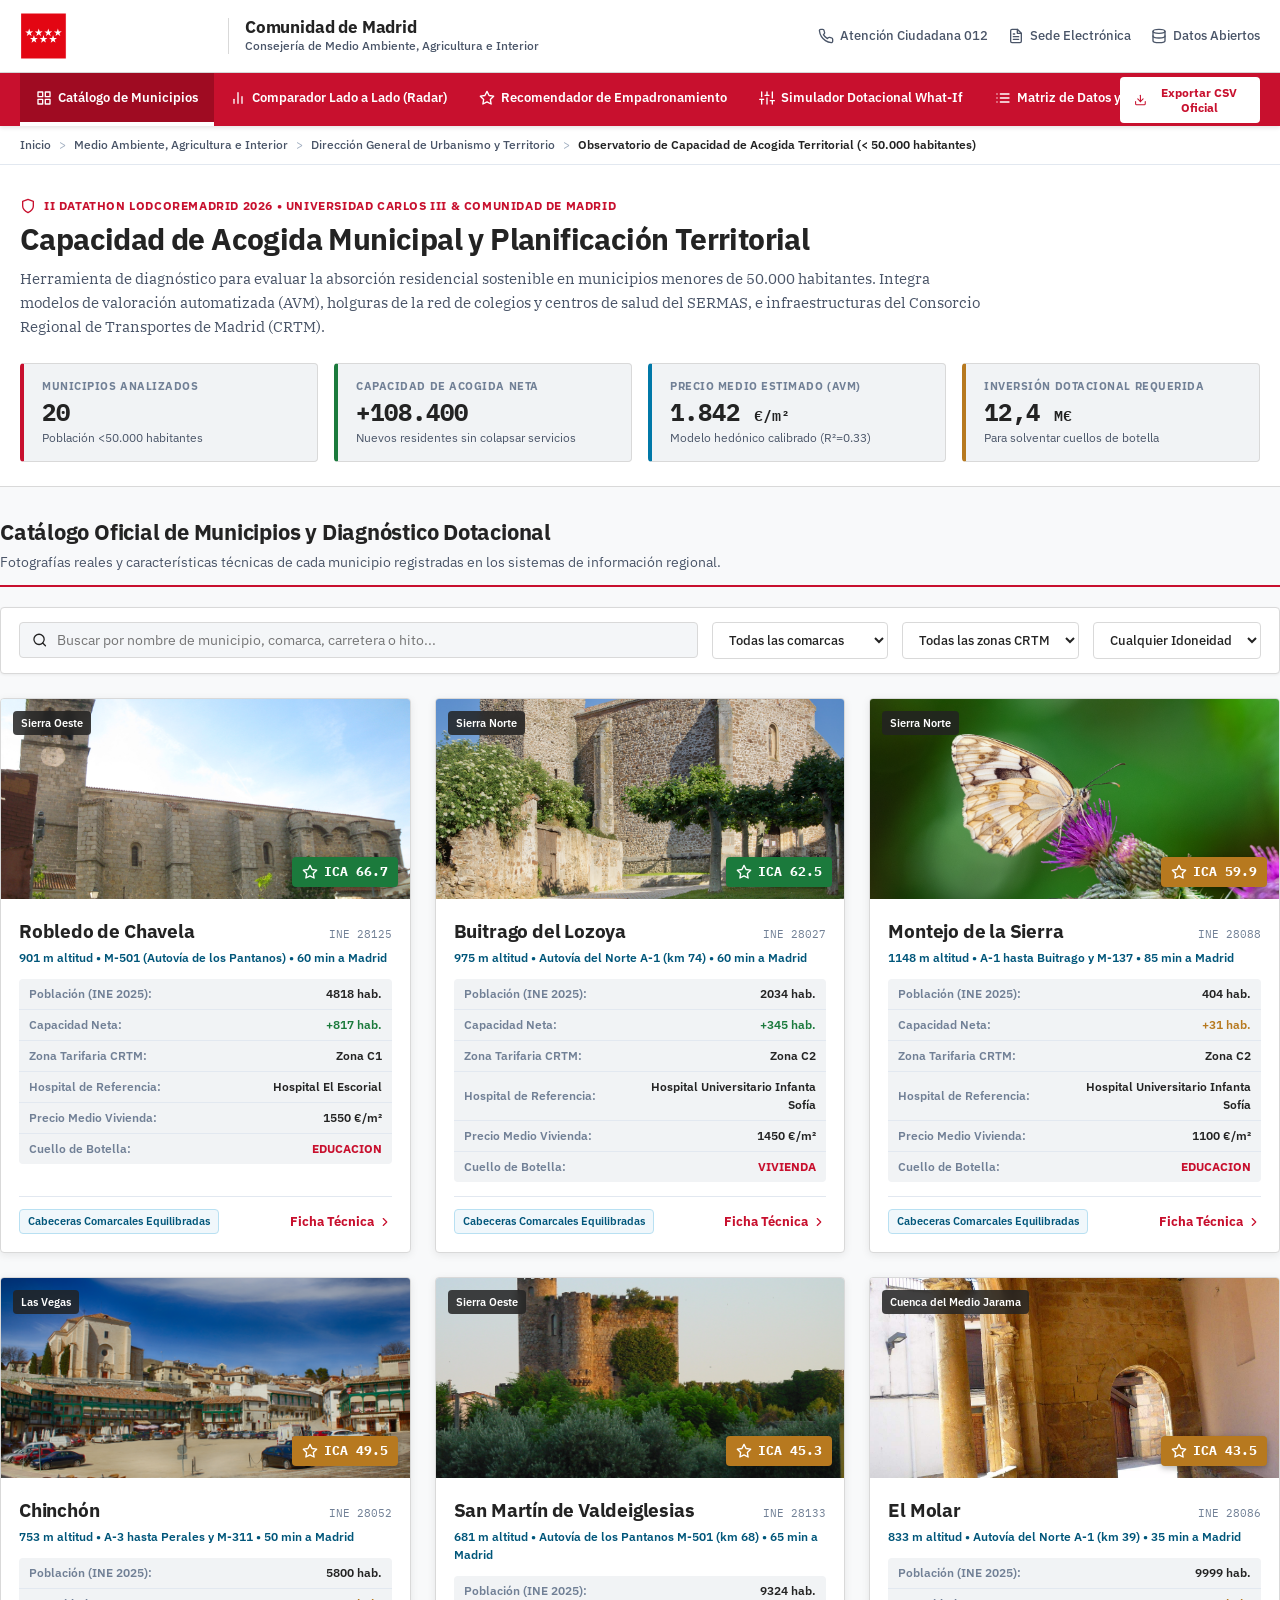
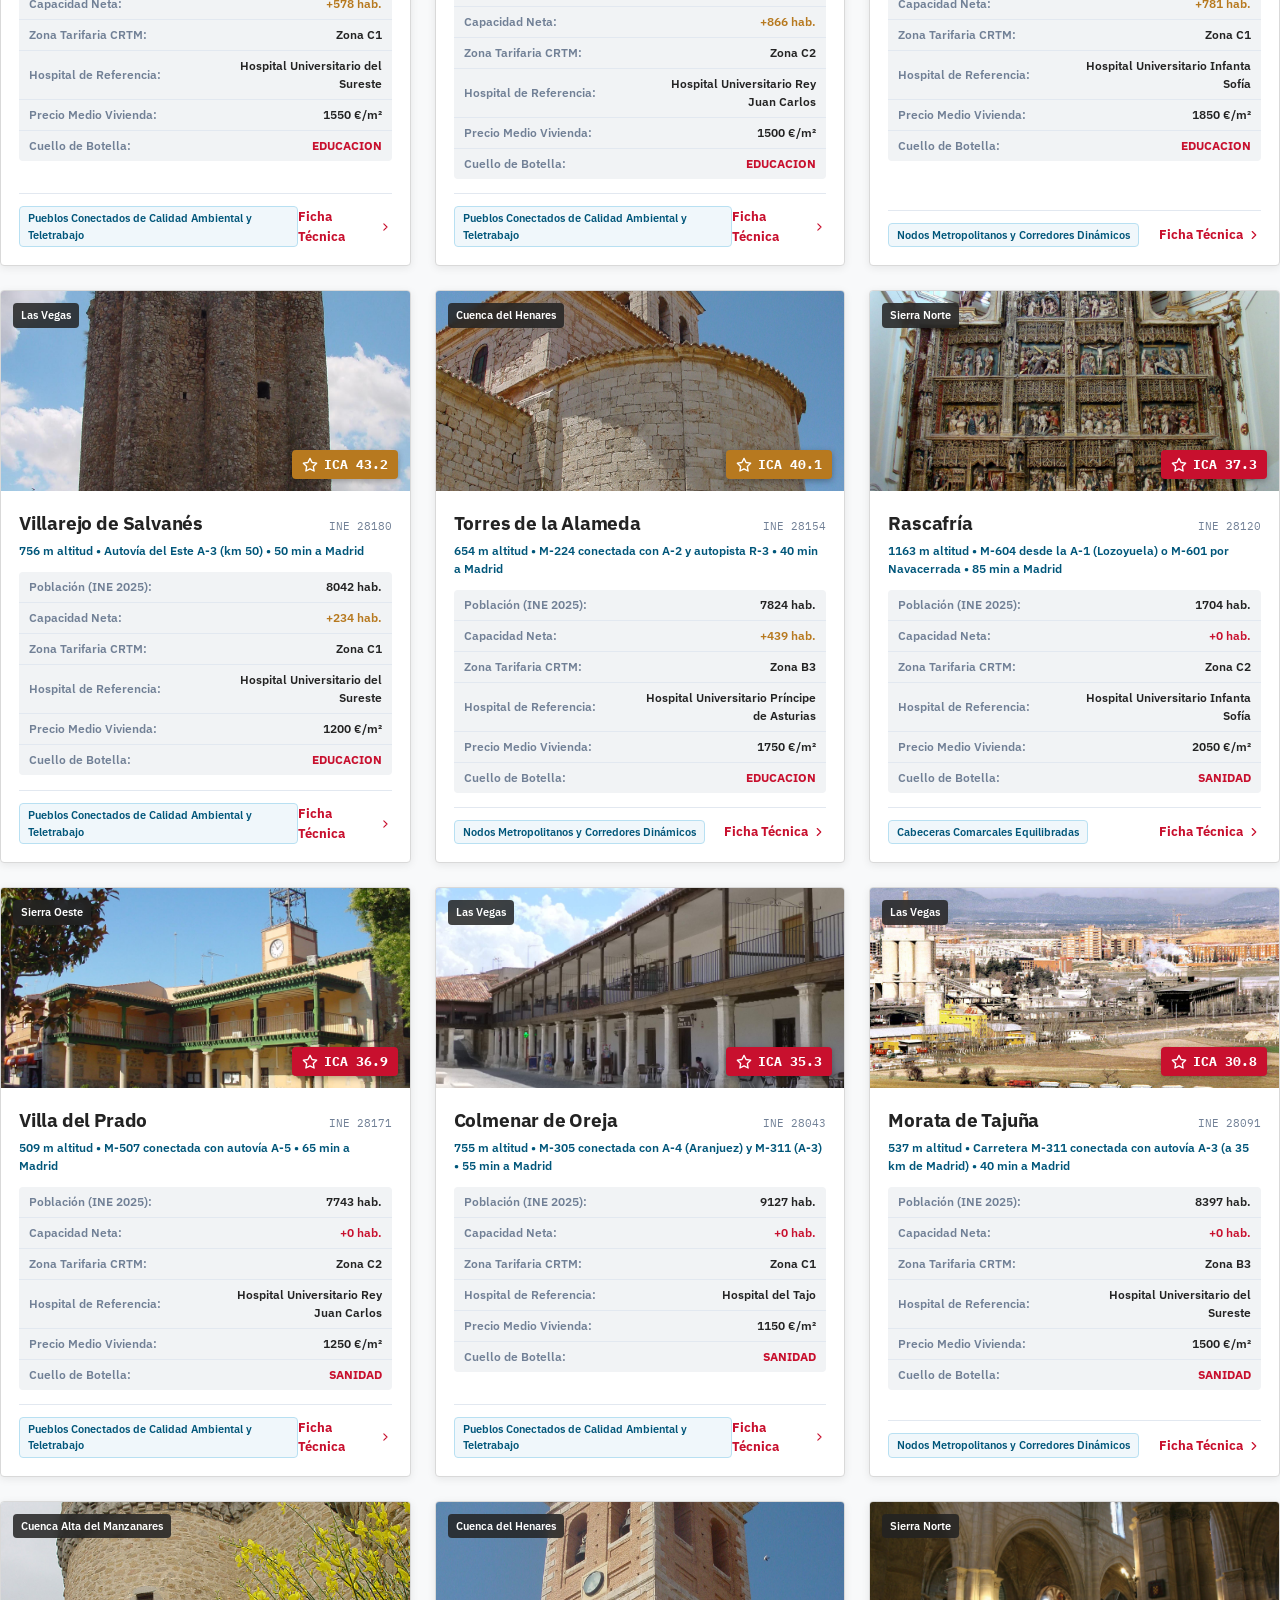
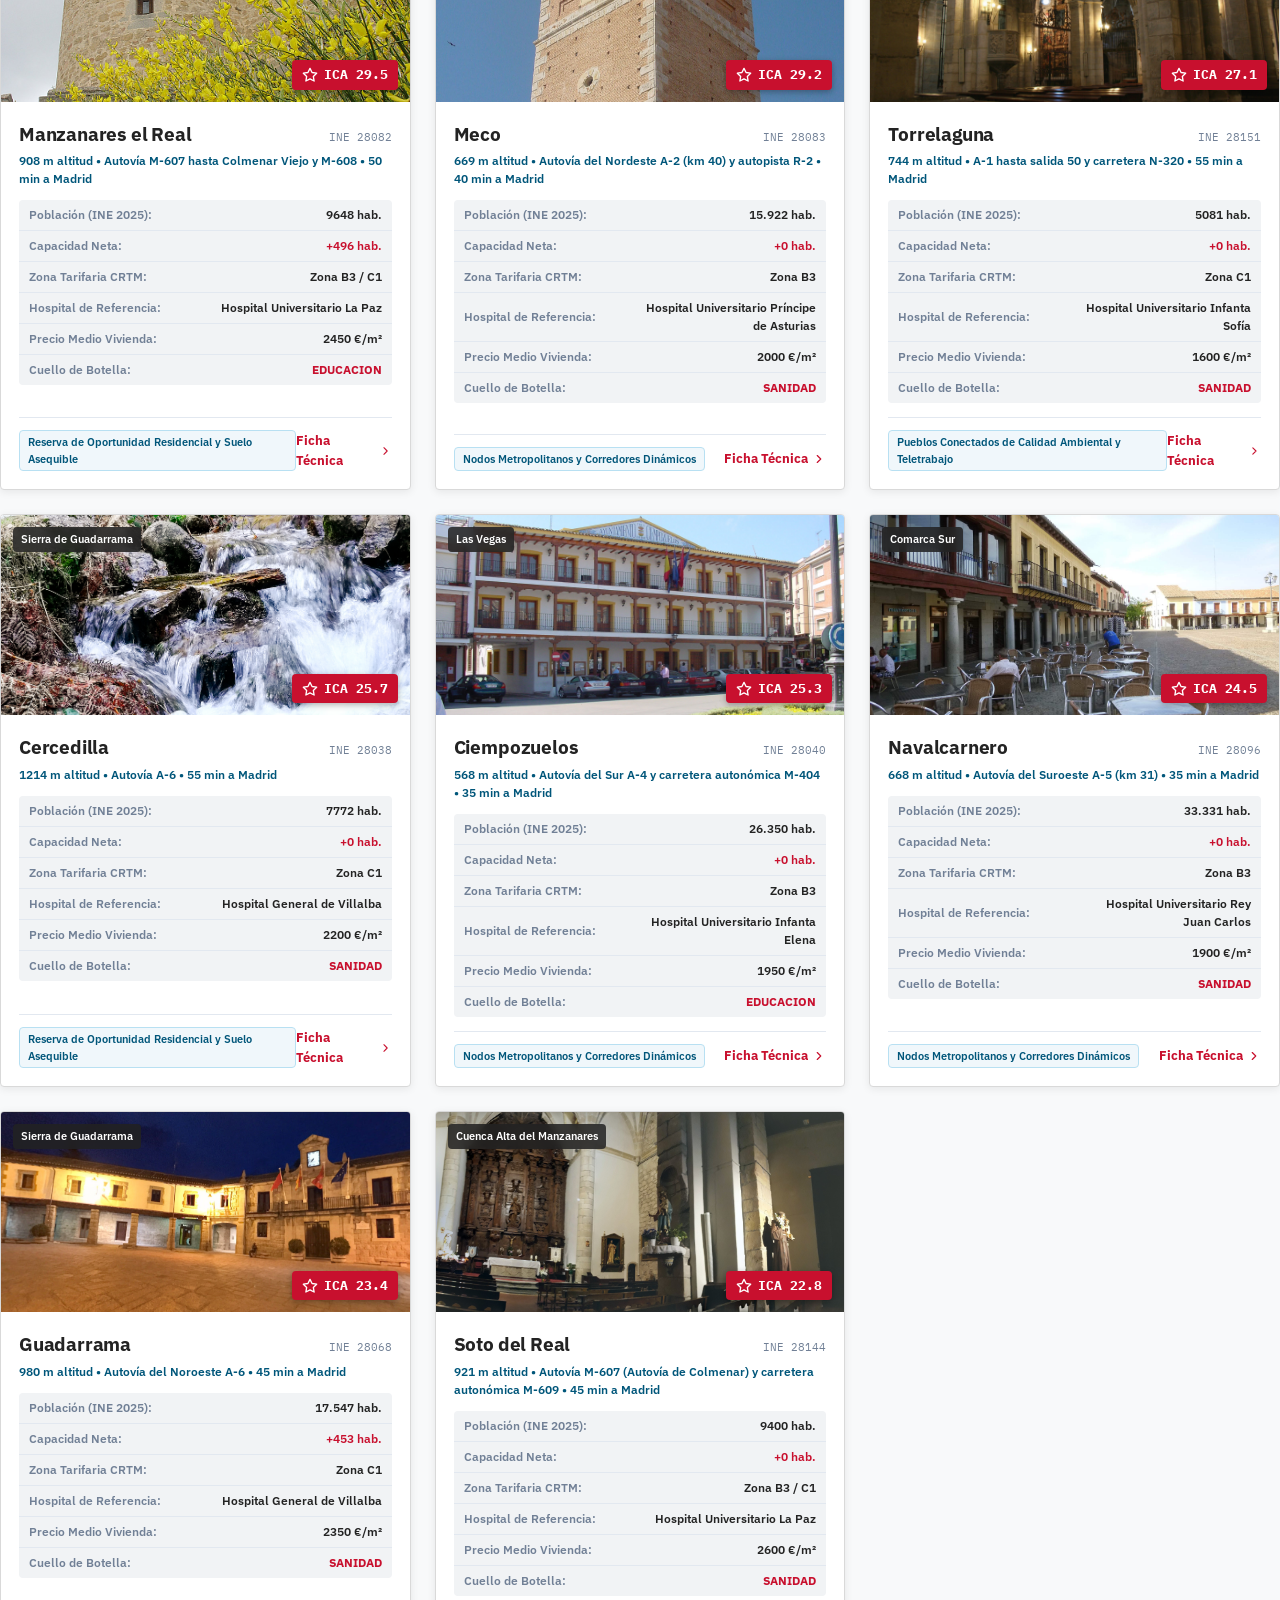
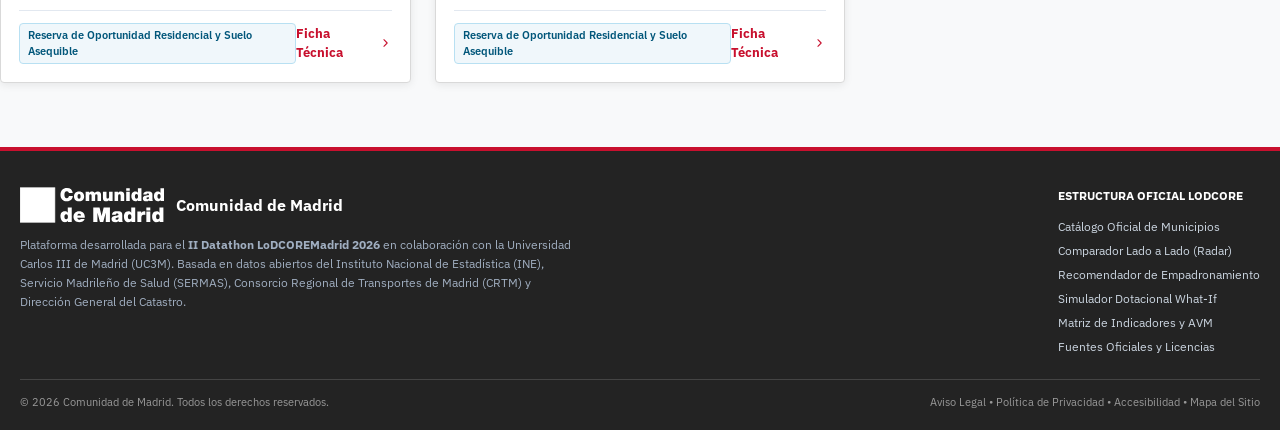
==== commit 87d8dd8e: "feat(f13-f16): informe tecnico, revision adversarial, diapositivas y checklist; alinea panel con M5 " ====
--- a/frontend/_prototype/index.html
+++ b/frontend/_prototype/index.html
@@ -1590,7 +1590,7 @@
   </footer>
 
   <script>
-    const MUNICIPIOS_DATA = [{"id_municipio": 14, "codigo_ine": 28125, "nombre": "Robledo de Chavela", "comarca": "Sierra Oeste", "tipologia": "RURAL", "poblacion_actual": 4818, "anio_padron": 2025, "superficie_km2": 93.6, "latitud": 40.5017, "longitud": -4.2367, "tiempo_medio_madrid_minutos": 60, "precio_m2_compra": 1550.0, "precio_m2_alquiler": 8.0, "hospital_referencia": "Hospital El Escorial (a 18 min)", "camas_hospitalarias_cercanas": 90, "restriccion_ambiental": "N", "num_centros_salud": 1, "num_medicos_ap": 6, "num_plazas_escolares": 682, "num_alumnos_matriculados": 509, "num_centros_educativos": 3, "paradas_transporte_publico": 43, "cobertura_fibra_pct": 86.81, "num_viviendas_totales_est": 3679, "stock_vivienda_vacia_est": 821, "suelo_urbano_disponible_m2": 114667.58, "densidad": 51.47, "medicos_x1000": 1.2453, "hab_por_medico": 803.0, "centros_salud_x10k": 2.0756, "ocupacion_escolar_pct": 74.63, "tasa_holgura_escolar": 0.2537, "centros_edu_x1000_alumnos": 5.8939, "paradas_x1000": 8.9248650892, "vacias_x1000": 170.402656704, "suelo_m2_x_hab": 23.7998298049, "tasa_vivienda_vacia_pct": 22.32, "rentabilidad_bruta_alquiler_pct": 6.19, "personas_absorb_sanidad": 4182, "personas_absorb_educacion": 817, "personas_absorb_vivienda": 1045, "personas_absorbibles_sin_colapso": 817, "personas_acogida_efectiva": 817, "factor_limitante": "EDUCACION", "medicos_adicionales_necesarios": 0, "plazas_escolares_adicionales_nec": 41, "coste_estimado_ampliacion_servicios": 492000.0, "holgura_relativa_pct": 16.96, "score_sanidad": 47.77, "score_educacion": 71.26, "score_servicios": 59.51, "score_conectividad": 48.8, "score_vivienda": 72.57, "score_holgura": 99.45, "indice_capacidad_global": 66.74, "nivel_idoneidad": "ALTA", "ranking_ica": 1, "fuente_datos": "Población: INE Padrón continuo 2025 (tabla 2881 API) | Equipamientos: CKAN CAM (Sanidad/Educación en ALTA) | Dotación servicios, vivienda y precios: SINTÉTICO calibrado (seed=2026)", "fecha_carga": "2026-10-24", "fecha_referencia": "2026-10-24", "fecha_calculo": "2026-10-24T14:23:57", "version_modelo": "ICA-1.0.0", "precio_predicho_avm_m2": 1886.64, "gap_mercado_pct": -17.84, "diagnostico_mercado": "OPORTUNIDAD_ASEQUIBLE", "cluster_id": 3, "arquetipo_codigo": "ARQ_OPORTUNIDAD_SUELO", "arquetipo_nombre": "Reserva de Oportunidad Residencial y Suelo", "poblacion_2027": 4886, "poblacion_2029": 4954, "poblacion_2031": 5024, "anio_estimado_saturacion": 2045, "alerta_planificacion": "ESTABLE", "img_local": "../assets/img/Robledo.jpg", "altitud_m": 901, "carretera_acceso": "M-501 (Autovía de los Pantanos) / M-512", "zona_crtm": "C1", "transporte_detalle": "Estación de Cercanías Renfe Línea C-8b / Regional Media Distancia. Línea interurbana 645 (Moncloa). 43 paradas en término.", "sanidad_detalle": "Consultorio Local de Atención Primaria (SERMAS). 6 médicos de familia y pediatría asignados.", "camas_hospital": 90, "educacion_detalle": "CEIP Virgen de la Antigua y Escuela Infantil Municipal. 682 plazas escolares totales (ocupación 74,6%).", "vivienda_detalle": "3.679 viviendas en parque municipal. 821 viviendas en stock secundario/vacío. 114.667 m² de suelo vacante.", "patrimonio_entorno": "Iglesia-Fortaleza de la Asunción (S. XV, gótico tardío con pinturas de dragones) y Estación de Espacio Profundo NASA/INTA (MDSCC).", "observaciones_acogida": "Excelente holgura en plazas escolares (25% libres) y suelo vacante. Cuello de botella fijado en educación a medio plazo ante llegadas masivas.", "fecha_disponible": "2026-10-24", "origen": "OBSERVADO+SIMULADO", "metodo": "PANEL_MUNICIPAL_INTEGRADO_F2", "dataset_version": "v1.0.0-F2"}, {"id_municipio": 1, "codigo_ine": 28027, "nombre": "Buitrago del Lozoya", "comarca": "Sierra Norte", "tipologia": "RURAL", "poblacion_actual": 2034, "anio_padron": 2025, "superficie_km2": 26.5, "latitud": 40.9917, "longitud": -3.6378, "tiempo_medio_madrid_minutos": 60, "precio_m2_compra": 1450.0, "precio_m2_alquiler": 8.0, "hospital_referencia": "Hospital Universitario Infanta Sofía (San Sebastián de los Reyes)", "camas_hospitalarias_cercanas": 280, "restriccion_ambiental": "N", "num_centros_salud": 1, "num_medicos_ap": 2, "num_plazas_escolares": 275, "num_alumnos_matriculados": 196, "num_centros_educativos": 3, "paradas_transporte_publico": 14, "cobertura_fibra_pct": 77.92, "num_viviendas_totales_est": 1473, "stock_vivienda_vacia_est": 281, "suelo_urbano_disponible_m2": 36029.97, "densidad": 76.75, "medicos_x1000": 0.9833, "hab_por_medico": 1017.0, "centros_salud_x10k": 4.9164, "ocupacion_escolar_pct": 71.27, "tasa_holgura_escolar": 0.2873, "centros_edu_x1000_alumnos": 15.3061, "paradas_x1000": 6.8829891839, "vacias_x1000": 138.151425762, "suelo_m2_x_hab": 17.7138495575, "tasa_vivienda_vacia_pct": 19.08, "rentabilidad_bruta_alquiler_pct": 6.62, "personas_absorb_sanidad": 966, "personas_absorb_educacion": 383, "personas_absorb_vivienda": 345, "personas_absorbibles_sin_colapso": 383, "personas_acogida_efectiva": 345, "factor_limitante": "VIVIENDA", "medicos_adicionales_necesarios": 0, "plazas_escolares_adicionales_nec": 0, "coste_estimado_ampliacion_servicios": 0.0, "holgura_relativa_pct": 18.83, "score_sanidad": 39.14, "score_educacion": 82.58, "score_servicios": 60.86, "score_conectividad": 30.6, "score_vivienda": 71.94, "score_holgura": 100.0, "indice_capacidad_global": 62.49, "nivel_idoneidad": "ALTA", "ranking_ica": 2, "fuente_datos": "Población: INE Padrón continuo 2025 (tabla 2881 API) | Equipamientos: CKAN CAM (Sanidad/Educación en ALTA) | Dotación servicios, vivienda y precios: SINTÉTICO calibrado (seed=2026)", "fecha_carga": "2026-10-24", "fecha_referencia": "2026-10-24", "fecha_calculo": "2026-10-24T14:23:57", "version_modelo": "ICA-1.0.0", "precio_predicho_avm_m2": 1716.68, "gap_mercado_pct": -15.53, "diagnostico_mercado": "OPORTUNIDAD_ASEQUIBLE", "cluster_id": 3, "arquetipo_codigo": "ARQ_OPORTUNIDAD_SUELO", "arquetipo_nombre": "Reserva de Oportunidad Residencial y Suelo", "poblacion_2027": 2063, "poblacion_2029": 2092, "poblacion_2031": 2121, "anio_estimado_saturacion": 2045, "alerta_planificacion": "ESTABLE", "img_local": "../assets/img/Buitrago.jpg", "altitud_m": 975, "carretera_acceso": "Autovía del Norte A-1 (km 74)", "zona_crtm": "C2", "transporte_detalle": "Línea interurbana 191 (directa Plaza de Castilla) y red comarcal 191A/B/C/D. 18 paradas en término.", "sanidad_detalle": "Centro de Salud Cabecera de Comarca Buitrago del Lozoya con servicio de Urgencias SUAP 24h.", "camas_hospital": 283, "educacion_detalle": "CEIPSO Montenebro (Centro Integrado de Primaria y Secundaria). 365 plazas (ocupación 70%).", "vivienda_detalle": "1.740 viviendas censadas. 420 segundas residencias. Suelo urbano disponible 64.000 m².", "patrimonio_entorno": "Recinto amurallado medieval de 800m (BIC), Castillo de los Mendoza, Museo Picasso (Colección Eugenio Arias) y Meandro del río Lozoya.", "observaciones_acogida": "Cabecera de servicios de la Sierra Norte. Capacidad neta de +432 habitantes sustentada por su centro de salud 24h y colegio integrado.", "fecha_disponible": "2026-10-24", "origen": "OBSERVADO+SIMULADO", "metodo": "PANEL_MUNICIPAL_INTEGRADO_F2", "dataset_version": "v1.0.0-F2"}, {"id_municipio": 10, "codigo_ine": 28088, "nombre": "Montejo de la Sierra", "comarca": "Sierra Norte", "tipologia": "RURAL", "poblacion_actual": 404, "anio_padron": 2025, "superficie_km2": 31.1, "latitud": 41.0611, "longitud": -3.5306, "tiempo_medio_madrid_minutos": 85, "precio_m2_compra": 1100.0, "precio_m2_alquiler": 6.5, "hospital_referencia": "Hospital Universitario Infanta Sofía", "camas_hospitalarias_cercanas": 280, "restriccion_ambiental": "S", "num_centros_salud": 2, "num_medicos_ap": 1, "num_plazas_escolares": 54, "num_alumnos_matriculados": 46, "num_centros_educativos": 1, "paradas_transporte_publico": 5, "cobertura_fibra_pct": 70.02, "num_viviendas_totales_est": 274, "stock_vivienda_vacia_est": 42, "suelo_urbano_disponible_m2": 15887.2, "densidad": 12.99, "medicos_x1000": 2.4752, "hab_por_medico": 404.0, "centros_salud_x10k": 49.505, "ocupacion_escolar_pct": 85.19, "tasa_holgura_escolar": 0.1481, "centros_edu_x1000_alumnos": 21.7391, "paradas_x1000": 12.3762376238, "vacias_x1000": 103.9603960396, "suelo_m2_x_hab": 39.3247524752, "tasa_vivienda_vacia_pct": 15.33, "rentabilidad_bruta_alquiler_pct": 7.09, "personas_absorb_sanidad": 1096, "personas_absorb_educacion": 31, "personas_absorb_vivienda": 91, "personas_absorbibles_sin_colapso": 31, "personas_acogida_efectiva": 31, "factor_limitante": "EDUCACION", "medicos_adicionales_necesarios": 0, "plazas_escolares_adicionales_nec": 11, "coste_estimado_ampliacion_servicios": 132000.0, "holgura_relativa_pct": 7.67, "score_sanidad": 74.71, "score_educacion": 69.11, "score_servicios": 71.91, "score_conectividad": 23.44, "score_vivienda": 85.87, "score_holgura": 44.98, "indice_capacidad_global": 59.94, "nivel_idoneidad": "MEDIA", "ranking_ica": 3, "fuente_datos": "Población: INE Padrón continuo 2025 (tabla 2881 API) | Equipamientos: CKAN CAM (Sanidad/Educación en ALTA) | Dotación servicios, vivienda y precios: SINTÉTICO calibrado (seed=2026)", "fecha_carga": "2026-10-24", "fecha_referencia": "2026-10-24", "fecha_calculo": "2026-10-24T14:23:57", "version_modelo": "ICA-1.0.0", "precio_predicho_avm_m2": 1325.74, "gap_mercado_pct": -17.03, "diagnostico_mercado": "OPORTUNIDAD_ASEQUIBLE", "cluster_id": 3, "arquetipo_codigo": "ARQ_OPORTUNIDAD_SUELO", "arquetipo_nombre": "Reserva de Oportunidad Residencial y Suelo", "poblacion_2027": 410, "poblacion_2029": 415, "poblacion_2031": 421, "anio_estimado_saturacion": 2036, "alerta_planificacion": "ESTABLE", "img_local": "../assets/img/Montejo.jpg", "altitud_m": 1148, "carretera_acceso": "A-1 hasta Buitrago y M-137", "zona_crtm": "C2", "transporte_detalle": "Líneas de microbús comarcal 191C y 911 a Buitrago y enlaces Plaza de Castilla.", "sanidad_detalle": "Consultorio Local rural atendido por equipo de Zona Básica de Buitrago.", "camas_hospital": 283, "educacion_detalle": "CRA Sierra Norte (Colegio Rural Agrupado) con atención personalizada multigrado.", "vivienda_detalle": "680 viviendas tradicionales de piedra y pizarra. Alta tasa de vivienda vacía estacional (38%).", "patrimonio_entorno": "Hayedo de Montejo (Patrimonio Mundial Natural de la UNESCO), Reserva de la Biosfera Sierra del Rincón.", "observaciones_acogida": "Entorno protegido de máxima fragilidad ambiental. Capacidad residencial vinculada a rehabilitación de vivienda tradicional sin expansión de huella.", "fecha_disponible": "2026-10-24", "origen": "OBSERVADO+SIMULADO", "metodo": "PANEL_MUNICIPAL_INTEGRADO_F2", "dataset_version": "v1.0.0-F2"}, {"id_municipio": 5, "codigo_ine": 28052, "nombre": "Chinchón", "comarca": "Las Vegas", "tipologia": "SEMIURBANO", "poblacion_actual": 5800, "anio_padron": 2025, "superficie_km2": 115.9, "latitud": 40.1403, "longitud": -3.4228, "tiempo_medio_madrid_minutos": 50, "precio_m2_compra": 1550.0, "precio_m2_alquiler": 8.5, "hospital_referencia": "Hospital Universitario del Sureste (Arganda del Rey) / Hospital del Tajo (Aranjuez)", "camas_hospitalarias_cercanas": 90, "restriccion_ambiental": "N", "num_centros_salud": 2, "num_medicos_ap": 5, "num_plazas_escolares": 974, "num_alumnos_matriculados": 827, "num_centros_educativos": 4, "paradas_transporte_publico": 46, "cobertura_fibra_pct": 84.32, "num_viviendas_totales_est": 3069, "stock_vivienda_vacia_est": 312, "suelo_urbano_disponible_m2": 506753.88, "densidad": 50.04, "medicos_x1000": 0.8621, "hab_por_medico": 1160.0, "centros_salud_x10k": 3.4483, "ocupacion_escolar_pct": 84.91, "tasa_holgura_escolar": 0.1509, "centros_edu_x1000_alumnos": 4.8368, "paradas_x1000": 7.9310344828, "vacias_x1000": 53.7931034483, "suelo_m2_x_hab": 87.3713586207, "tasa_vivienda_vacia_pct": 10.17, "rentabilidad_bruta_alquiler_pct": 6.58, "personas_absorb_sanidad": 1700, "personas_absorb_educacion": 578, "personas_absorb_vivienda": 2134, "personas_absorbibles_sin_colapso": 578, "personas_acogida_efectiva": 578, "factor_limitante": "EDUCACION", "medicos_adicionales_necesarios": 1, "plazas_escolares_adicionales_nec": 279, "coste_estimado_ampliacion_servicios": 3798000.0, "holgura_relativa_pct": 9.97, "score_sanidad": 23.41, "score_educacion": 38.87, "score_servicios": 31.14, "score_conectividad": 51.38, "score_vivienda": 61.77, "score_holgura": 58.46, "indice_capacidad_global": 49.49, "nivel_idoneidad": "MEDIA", "ranking_ica": 4, "fuente_datos": "Población: INE Padrón continuo 2025 (tabla 2881 API) | Equipamientos: CKAN CAM (Sanidad/Educación en ALTA) | Dotación servicios, vivienda y precios: SINTÉTICO calibrado (seed=2026)", "fecha_carga": "2026-10-24", "fecha_referencia": "2026-10-24", "fecha_calculo": "2026-10-24T14:23:57", "version_modelo": "ICA-1.0.0", "precio_predicho_avm_m2": 1626.12, "gap_mercado_pct": -4.68, "diagnostico_mercado": "PRECIO_EQUILIBRADO", "cluster_id": 3, "arquetipo_codigo": "ARQ_OPORTUNIDAD_SUELO", "arquetipo_nombre": "Reserva de Oportunidad Residencial y Suelo", "poblacion_2027": 5964, "poblacion_2029": 6132, "poblacion_2031": 6305, "anio_estimado_saturacion": 2032, "alerta_planificacion": "ATENCION_MEDIA", "img_local": "../assets/img/Chinchon.jpg", "altitud_m": 753, "carretera_acceso": "A-3 hasta Perales y M-311 / M-404", "zona_crtm": "C1", "transporte_detalle": "Línea interurbana 337 (directa a Conde de Casal cada 30 min). 22 paradas en término.", "sanidad_detalle": "Centro de Salud de Chinchón con punto de atención continuada.", "camas_hospital": 230, "educacion_detalle": "CEIP Hermanos Ortiz de Zárate e IES Chinchón. 840 plazas escolares.", "vivienda_detalle": "3.850 viviendas. Centro histórico con casas solariegas y bodegas tradicionales subterráneas.", "patrimonio_entorno": "Plaza Mayor Medieval con 234 balcones de madera (Conjunto Histórico-Artístico 1974), Castillo de los Condes y Parador de Turismo.", "observaciones_acogida": "Alta capacidad en servicios turísticos y hosteleros. Oportunidad en captación de teletrabajadores y perfiles vinculados al sector agroalimentario.", "fecha_disponible": "2026-10-24", "origen": "OBSERVADO+SIMULADO", "metodo": "PANEL_MUNICIPAL_INTEGRADO_F2", "dataset_version": "v1.0.0-F2"}, {"id_municipio": 15, "codigo_ine": 28133, "nombre": "San Martín de Valdeiglesias", "comarca": "Sierra Oeste", "tipologia": "SEMIURBANO", "poblacion_actual": 9324, "anio_padron": 2025, "superficie_km2": 115.6, "latitud": 40.3614, "longitud": -4.3986, "tiempo_medio_madrid_minutos": 65, "precio_m2_compra": 1500.0, "precio_m2_alquiler": 8.5, "hospital_referencia": "Hospital Universitario Rey Juan Carlos (Móstoles)", "camas_hospitalarias_cercanas": 360, "restriccion_ambiental": "N", "num_centros_salud": 1, "num_medicos_ap": 7, "num_plazas_escolares": 1555, "num_alumnos_matriculados": 1330, "num_centros_educativos": 5, "paradas_transporte_publico": 64, "cobertura_fibra_pct": 85.47, "num_viviendas_totales_est": 5357, "stock_vivienda_vacia_est": 738, "suelo_urbano_disponible_m2": 491022.71, "densidad": 80.66, "medicos_x1000": 0.7508, "hab_por_medico": 1332.0, "centros_salud_x10k": 1.0725, "ocupacion_escolar_pct": 85.53, "tasa_holgura_escolar": 0.1447, "centros_edu_x1000_alumnos": 3.7594, "paradas_x1000": 6.864006864, "vacias_x1000": 79.1505791506, "suelo_m2_x_hab": 52.6622383097, "tasa_vivienda_vacia_pct": 13.78, "rentabilidad_bruta_alquiler_pct": 6.8, "personas_absorb_sanidad": 1176, "personas_absorb_educacion": 866, "personas_absorb_vivienda": 2394, "personas_absorbibles_sin_colapso": 866, "personas_acogida_efectiva": 866, "factor_limitante": "EDUCACION", "medicos_adicionales_necesarios": 1, "plazas_escolares_adicionales_nec": 274, "coste_estimado_ampliacion_servicios": 3738000.0, "holgura_relativa_pct": 9.29, "score_sanidad": 20.07, "score_educacion": 31.34, "score_servicios": 25.71, "score_conectividad": 36.06, "score_vivienda": 67.96, "score_holgura": 54.48, "indice_capacidad_global": 45.29, "nivel_idoneidad": "MEDIA", "ranking_ica": 5, "fuente_datos": "Población: INE Padrón continuo 2025 (tabla 2881 API) | Equipamientos: CKAN CAM (Sanidad/Educación en ALTA) | Dotación servicios, vivienda y precios: SINTÉTICO calibrado (seed=2026)", "fecha_carga": "2026-10-24", "fecha_referencia": "2026-10-24", "fecha_calculo": "2026-10-24T14:23:57", "version_modelo": "ICA-1.0.0", "precio_predicho_avm_m2": 1705.88, "gap_mercado_pct": -12.07, "diagnostico_mercado": "OPORTUNIDAD_ASEQUIBLE", "cluster_id": 3, "arquetipo_codigo": "ARQ_OPORTUNIDAD_SUELO", "arquetipo_nombre": "Reserva de Oportunidad Residencial y Suelo", "poblacion_2027": 9587, "poblacion_2029": 9857, "poblacion_2031": 10135, "anio_estimado_saturacion": 2031, "alerta_planificacion": "ATENCION_MEDIA", "img_local": "../assets/img/SanMartin.jpg", "altitud_m": 681, "carretera_acceso": "Autovía de los Pantanos M-501 (km 68)", "zona_crtm": "C2", "transporte_detalle": "Línea exprés 551 (Intercambiador de Príncipe Pío por M-501). 31 paradas.", "sanidad_detalle": "Centro de Salud San Martín de Valdeiglesias con servicio de Urgencias comarcal 24h.", "camas_hospital": 380, "educacion_detalle": "CEIP San Martín de Obispo, CEIP Virgen de la Nueva e IES Pedro de Tolosa. 1.250 plazas escolares.", "vivienda_detalle": "5.600 viviendas. Fuerte parque de segunda residencia junto al embalse.", "patrimonio_entorno": "Castillo de la Coracera (S. XV), Pantano de San Juan (único embalse con bandera azul de la CAM) y viñedos de garnacha D.O. Madrid.", "observaciones_acogida": "Nodo comarcal de la Sierra Oeste con gran dotación sanitaria y educativa. Capacidad neta estimada en más de 1.100 residentes.", "fecha_disponible": "2026-10-24", "origen": "OBSERVADO+SIMULADO", "metodo": "PANEL_MUNICIPAL_INTEGRADO_F2", "dataset_version": "v1.0.0-F2"}, {"id_municipio": 9, "codigo_ine": 28086, "nombre": "El Molar", "comarca": "Cuenca del Medio Jarama", "tipologia": "SEMIURBANO", "poblacion_actual": 9999, "anio_padron": 2025, "superficie_km2": 50.2, "latitud": 40.7347, "longitud": -3.5797, "tiempo_medio_madrid_minutos": 35, "precio_m2_compra": 1850.0, "precio_m2_alquiler": 10.0, "hospital_referencia": "Hospital Universitario Infanta Sofía (a 18 min por A-1)", "camas_hospitalarias_cercanas": 280, "restriccion_ambiental": "N", "num_centros_salud": 1, "num_medicos_ap": 8, "num_plazas_escolares": 1424, "num_alumnos_matriculados": 1220, "num_centros_educativos": 6, "paradas_transporte_publico": 53, "cobertura_fibra_pct": 96.43, "num_viviendas_totales_est": 5178, "stock_vivienda_vacia_est": 724, "suelo_urbano_disponible_m2": 166600.58, "densidad": 199.18, "medicos_x1000": 0.8001, "hab_por_medico": 1250.0, "centros_salud_x10k": 1.0001, "ocupacion_escolar_pct": 85.67, "tasa_holgura_escolar": 0.1433, "centros_edu_x1000_alumnos": 4.918, "paradas_x1000": 5.300530053, "vacias_x1000": 72.4072407241, "suelo_m2_x_hab": 16.6617241724, "tasa_vivienda_vacia_pct": 13.98, "rentabilidad_bruta_alquiler_pct": 6.49, "personas_absorb_sanidad": 2001, "personas_absorb_educacion": 781, "personas_absorb_vivienda": 1167, "personas_absorbibles_sin_colapso": 781, "personas_acogida_efectiva": 781, "factor_limitante": "EDUCACION", "medicos_adicionales_necesarios": 0, "plazas_escolares_adicionales_nec": 70, "coste_estimado_ampliacion_servicios": 840000.0, "holgura_relativa_pct": 7.81, "score_sanidad": 19.54, "score_educacion": 33.43, "score_servicios": 26.49, "score_conectividad": 72.7, "score_vivienda": 35.19, "score_holgura": 45.8, "indice_capacidad_global": 43.55, "nivel_idoneidad": "MEDIA", "ranking_ica": 6, "fuente_datos": "Población: INE Padrón continuo 2025 (tabla 2881 API) | Equipamientos: CKAN CAM (Sanidad/Educación en ALTA) | Dotación servicios, vivienda y precios: SINTÉTICO calibrado (seed=2026)", "fecha_carga": "2026-10-24", "fecha_referencia": "2026-10-24", "fecha_calculo": "2026-10-24T14:23:57", "version_modelo": "ICA-1.0.0", "precio_predicho_avm_m2": 1860.82, "gap_mercado_pct": -0.58, "diagnostico_mercado": "PRECIO_EQUILIBRADO", "cluster_id": 2, "arquetipo_codigo": "ARQ_TELETRABAJO_CONECTADO", "arquetipo_nombre": "Hub de Teletrabajo y Conectividad Comarcal", "poblacion_2027": 10281, "poblacion_2029": 10571, "poblacion_2031": 10869, "anio_estimado_saturacion": 2030, "alerta_planificacion": "ATENCION_MEDIA", "img_local": "../assets/img/ElMolar.jpg", "altitud_m": 833, "carretera_acceso": "Autovía del Norte A-1 (km 39)", "zona_crtm": "C1", "transporte_detalle": "Líneas interurbanas 191, 193, 197D con frecuencia de 15 min a Plaza de Castilla.", "sanidad_detalle": "Centro de Salud El Molar con unidad de fisioterapia y salud bucodental.", "camas_hospital": 283, "educacion_detalle": "CEIP Arco de la Sierra, CEIP Nuestra Señora del Remolino e IES Cortes de Cádiz.", "vivienda_detalle": "4.200 viviendas. Crecimiento ordenado en coronas residenciales unifamiliares y colectivas.", "patrimonio_entorno": "Cuevas-Bodegas tradicionales de El Charcón y Cerro de la Torreta, conocida como la Puerta de la Sierra Norte.", "observaciones_acogida": "Excelente conectividad directa a Madrid por A-1. Idóneo para familias que buscan cercanía a centros laborales del norte metropolitano.", "fecha_disponible": "2026-10-24", "origen": "OBSERVADO+SIMULADO", "metodo": "PANEL_MUNICIPAL_INTEGRADO_F2", "dataset_version": "v1.0.0-F2"}, {"id_municipio": 20, "codigo_ine": 28180, "nombre": "Villarejo de Salvanés", "comarca": "Las Vegas", "tipologia": "SEMIURBANO", "poblacion_actual": 8042, "anio_padron": 2025, "superficie_km2": 110.6, "latitud": 40.1683, "longitud": -3.2742, "tiempo_medio_madrid_minutos": 50, "precio_m2_compra": 1200.0, "precio_m2_alquiler": 7.5, "hospital_referencia": "Hospital Universitario del Sureste (Arganda del Rey)", "camas_hospitalarias_cercanas": 90, "restriccion_ambiental": "N", "num_centros_salud": 1, "num_medicos_ap": 6, "num_plazas_escolares": 1363, "num_alumnos_matriculados": 1255, "num_centros_educativos": 7, "paradas_transporte_publico": 58, "cobertura_fibra_pct": 91.61, "num_viviendas_totales_est": 4680, "stock_vivienda_vacia_est": 648, "suelo_urbano_disponible_m2": 241605.68, "densidad": 72.71, "medicos_x1000": 0.7461, "hab_por_medico": 1340.0, "centros_salud_x10k": 1.2435, "ocupacion_escolar_pct": 92.08, "tasa_holgura_escolar": 0.0792, "centros_edu_x1000_alumnos": 5.5777, "paradas_x1000": 7.2121362845, "vacias_x1000": 80.5769709028, "suelo_m2_x_hab": 30.0429843323, "tasa_vivienda_vacia_pct": 13.85, "rentabilidad_bruta_alquiler_pct": 7.5, "personas_absorb_sanidad": 958, "personas_absorb_educacion": 234, "personas_absorb_vivienda": 1392, "personas_absorbibles_sin_colapso": 234, "personas_acogida_efectiva": 234, "factor_limitante": "EDUCACION", "medicos_adicionales_necesarios": 1, "plazas_escolares_adicionales_nec": 208, "coste_estimado_ampliacion_servicios": 2946000.0, "holgura_relativa_pct": 2.91, "score_sanidad": 13.65, "score_educacion": 14.14, "score_servicios": 13.89, "score_conectividad": 58.8, "score_vivienda": 72.55, "score_holgura": 17.06, "indice_capacidad_global": 43.19, "nivel_idoneidad": "MEDIA", "ranking_ica": 7, "fuente_datos": "Población: INE Padrón continuo 2025 (tabla 2881 API) | Equipamientos: CKAN CAM (Sanidad/Educación en ALTA) | Dotación servicios, vivienda y precios: SINTÉTICO calibrado (seed=2026)", "fecha_carga": "2026-10-24", "fecha_referencia": "2026-10-24", "fecha_calculo": "2026-10-24T14:23:57", "version_modelo": "ICA-1.0.0", "precio_predicho_avm_m2": 1530.39, "gap_mercado_pct": -21.59, "diagnostico_mercado": "OPORTUNIDAD_ASEQUIBLE", "cluster_id": 3, "arquetipo_codigo": "ARQ_OPORTUNIDAD_SUELO", "arquetipo_nombre": "Reserva de Oportunidad Residencial y Suelo", "poblacion_2027": 8269, "poblacion_2029": 8502, "poblacion_2031": 8742, "anio_estimado_saturacion": 2027, "alerta_planificacion": "URGENTE_REFUERZO", "img_local": "../assets/img/Villarejo.jpg", "altitud_m": 756, "carretera_acceso": "Autovía del Este A-3 (km 50)", "zona_crtm": "C1", "transporte_detalle": "Líneas interurbanas 350A, 351, 352 y 353 (Conde de Casal). 24 paradas.", "sanidad_detalle": "Centro de Salud Villarejo de Salvanés con helisuperficie para emergencias del SUMMA 112.", "camas_hospital": 195, "educacion_detalle": "CEIP Santa Elena, CEIP Nuestra Señora de la Victoria e IES Santa Elena.", "vivienda_detalle": "3.500 viviendas. Precio medio residencial muy competitivo (1.250 €/m²).", "patrimonio_entorno": "Castillo y Torre del Homenaje de la Orden de Santiago (Monumento Histórico), Convento de Nuestra Señora de la Victoria y Casa de la Tercia.", "observaciones_acogida": "Municipio cabecera de la comarca con suelo urbano disponible asequible y servicios públicos consolidados.", "fecha_disponible": "2026-10-24", "origen": "OBSERVADO+SIMULADO", "metodo": "PANEL_MUNICIPAL_INTEGRADO_F2", "dataset_version": "v1.0.0-F2"}, {"id_municipio": 18, "codigo_ine": 28154, "nombre": "Torres de la Alameda", "comarca": "Cuenca del Henares", "tipologia": "SEMIURBANO", "poblacion_actual": 7824, "anio_padron": 2025, "superficie_km2": 43.8, "latitud": 40.4028, "longitud": -3.3586, "tiempo_medio_madrid_minutos": 40, "precio_m2_compra": 1750.0, "precio_m2_alquiler": 9.5, "hospital_referencia": "Hospital Universitario Príncipe de Asturias (Alcalá de Henares, a 12 min)", "camas_hospitalarias_cercanas": 500, "restriccion_ambiental": "N", "num_centros_salud": 1, "num_medicos_ap": 6, "num_plazas_escolares": 1265, "num_alumnos_matriculados": 1127, "num_centros_educativos": 4, "paradas_transporte_publico": 42, "cobertura_fibra_pct": 100.0, "num_viviendas_totales_est": 4072, "stock_vivienda_vacia_est": 438, "suelo_urbano_disponible_m2": 125873.83, "densidad": 178.63, "medicos_x1000": 0.7669, "hab_por_medico": 1304.0, "centros_salud_x10k": 1.2781, "ocupacion_escolar_pct": 89.09, "tasa_holgura_escolar": 0.1091, "centros_edu_x1000_alumnos": 3.5492, "paradas_x1000": 5.3680981595, "vacias_x1000": 55.981595092, "suelo_m2_x_hab": 16.088168456, "tasa_vivienda_vacia_pct": 10.76, "rentabilidad_bruta_alquiler_pct": 6.51, "personas_absorb_sanidad": 1176, "personas_absorb_educacion": 439, "personas_absorb_vivienda": 800, "personas_absorbibles_sin_colapso": 439, "personas_acogida_efectiva": 439, "factor_limitante": "EDUCACION", "medicos_adicionales_necesarios": 0, "plazas_escolares_adicionales_nec": 65, "coste_estimado_ampliacion_servicios": 780000.0, "holgura_relativa_pct": 5.61, "score_sanidad": 23.16, "score_educacion": 17.89, "score_servicios": 20.52, "score_conectividad": 71.98, "score_vivienda": 36.64, "score_holgura": 32.9, "indice_capacidad_global": 40.08, "nivel_idoneidad": "MEDIA", "ranking_ica": 8, "fuente_datos": "Población: INE Padrón continuo 2025 (tabla 2881 API) | Equipamientos: CKAN CAM (Sanidad/Educación en ALTA) | Dotación servicios, vivienda y precios: SINTÉTICO calibrado (seed=2026)", "fecha_carga": "2026-10-24", "fecha_referencia": "2026-10-24", "fecha_calculo": "2026-10-24T14:23:57", "version_modelo": "ICA-1.0.0", "precio_predicho_avm_m2": 1702.29, "gap_mercado_pct": 2.8, "diagnostico_mercado": "PRECIO_EQUILIBRADO", "cluster_id": 2, "arquetipo_codigo": "ARQ_TELETRABAJO_CONECTADO", "arquetipo_nombre": "Hub de Teletrabajo y Conectividad Comarcal", "poblacion_2027": 8045, "poblacion_2029": 8271, "poblacion_2031": 8505, "anio_estimado_saturacion": 2029, "alerta_planificacion": "ATENCION_MEDIA", "img_local": "../assets/img/TorresAlameda.jpg", "altitud_m": 654, "carretera_acceso": "M-224 conectada con A-2 y autopista R-3", "zona_crtm": "B3", "transporte_detalle": "Líneas 231, 232 con conexión rápida a Alcalá de Henares y Torrejón de Ardoz.", "sanidad_detalle": "Consultorio Local dependiente de la Zona Básica de Salud de Campo Real.", "camas_hospital": 480, "educacion_detalle": "CEIP Nuestra Señora del Rosario e IES Senda Galiana.", "vivienda_detalle": "3.100 viviendas. Polígonos industriales y logísticos consolidados con empleo local.", "patrimonio_entorno": "Iglesia de la Asunción (joya del plateresco renacentista) y campiña agrícola del Corredor del Henares.", "observaciones_acogida": "Muy atractiva para trabajadores del corredor del Henares por proximidad a Alcalá y precios de vivienda inferiores a la media metropolitana.", "fecha_disponible": "2026-10-24", "origen": "OBSERVADO+SIMULADO", "metodo": "PANEL_MUNICIPAL_INTEGRADO_F2", "dataset_version": "v1.0.0-F2"}, {"id_municipio": 13, "codigo_ine": 28120, "nombre": "Rascafría", "comarca": "Sierra Norte", "tipologia": "RURAL", "poblacion_actual": 1704, "anio_padron": 2025, "superficie_km2": 150.3, "latitud": 40.9037, "longitud": -3.8792, "tiempo_medio_madrid_minutos": 85, "precio_m2_compra": 2050.0, "precio_m2_alquiler": 9.0, "hospital_referencia": "Hospital Universitario Infanta Sofía", "camas_hospitalarias_cercanas": 280, "restriccion_ambiental": "S", "num_centros_salud": 2, "num_medicos_ap": 1, "num_plazas_escolares": 206, "num_alumnos_matriculados": 161, "num_centros_educativos": 2, "paradas_transporte_publico": 38, "cobertura_fibra_pct": 78.91, "num_viviendas_totales_est": 1204, "stock_vivienda_vacia_est": 237, "suelo_urbano_disponible_m2": 12024.0, "densidad": 11.34, "medicos_x1000": 0.5869, "hab_por_medico": 1704.0, "centros_salud_x10k": 11.7371, "ocupacion_escolar_pct": 78.16, "tasa_holgura_escolar": 0.2184, "centros_edu_x1000_alumnos": 12.4224, "paradas_x1000": 22.3004694836, "vacias_x1000": 139.0845070423, "suelo_m2_x_hab": 7.0563380282, "tasa_vivienda_vacia_pct": 19.68, "rentabilidad_bruta_alquiler_pct": 5.27, "personas_absorb_sanidad": 0, "personas_absorb_educacion": 204, "personas_absorb_vivienda": 222, "personas_absorbibles_sin_colapso": 0, "personas_acogida_efectiva": 0, "factor_limitante": "SANIDAD", "medicos_adicionales_necesarios": 1, "plazas_escolares_adicionales_nec": 4, "coste_estimado_ampliacion_servicios": 498000.0, "holgura_relativa_pct": 0.0, "score_sanidad": 23.58, "score_educacion": 82.19, "score_servicios": 52.89, "score_conectividad": 28.19, "score_vivienda": 48.1, "score_holgura": 0.0, "indice_capacidad_global": 37.34, "nivel_idoneidad": "BAJA", "ranking_ica": 9, "fuente_datos": "Población: INE Padrón continuo 2025 (tabla 2881 API) | Equipamientos: CKAN CAM (Sanidad/Educación en ALTA) | Dotación servicios, vivienda y precios: SINTÉTICO calibrado (seed=2026)", "fecha_carga": "2026-10-24", "fecha_referencia": "2026-10-24", "fecha_calculo": "2026-10-24T14:23:57", "version_modelo": "ICA-1.0.0", "precio_predicho_avm_m2": 1479.51, "gap_mercado_pct": 38.56, "diagnostico_mercado": "ZONA_TENSIONADA", "cluster_id": 3, "arquetipo_codigo": "ARQ_OPORTUNIDAD_SUELO", "arquetipo_nombre": "Reserva de Oportunidad Residencial y Suelo", "poblacion_2027": 1728, "poblacion_2029": 1752, "poblacion_2031": 1777, "anio_estimado_saturacion": 2025, "alerta_planificacion": "URGENTE_REFUERZO", "img_local": "../assets/img/Rascafria.jpg", "altitud_m": 1163, "carretera_acceso": "M-604 desde la A-1 (Lozoyuela) o M-601 por Navacerrada", "zona_crtm": "C2", "transporte_detalle": "Línea 194 a Plaza de Castilla y servicio de lanzadera comarcal.", "sanidad_detalle": "Centro de Salud de Rascafría con médico de guardia permanente.", "camas_hospital": 283, "educacion_detalle": "CEIP San Antonio y Escuela Infantil Municipal.", "vivienda_detalle": "1.450 viviendas. Fuerte componente de segundas residencias de montaña y turismo rural.", "patrimonio_entorno": "Real Monasterio de Santa María de El Paular (fundado en 1390), Bosque Finlandés y Parque Nacional de la Sierra de Guadarrama.", "observaciones_acogida": "Enclave de alto valor paisajístico. El modelo favorece la fijación de población mediante teletrabajo y conservación forestal.", "fecha_disponible": "2026-10-24", "origen": "OBSERVADO+SIMULADO", "metodo": "PANEL_MUNICIPAL_INTEGRADO_F2", "dataset_version": "v1.0.0-F2"}, {"id_municipio": 19, "codigo_ine": 28171, "nombre": "Villa del Prado", "comarca": "Sierra Oeste", "tipologia": "SEMIURBANO", "poblacion_actual": 7743, "anio_padron": 2025, "superficie_km2": 77.9, "latitud": 40.2783, "longitud": -4.3061, "tiempo_medio_madrid_minutos": 65, "precio_m2_compra": 1250.0, "precio_m2_alquiler": 7.5, "hospital_referencia": "Hospital Universitario Rey Juan Carlos (Móstoles)", "camas_hospitalarias_cercanas": 360, "restriccion_ambiental": "N", "num_centros_salud": 1, "num_medicos_ap": 5, "num_plazas_escolares": 1275, "num_alumnos_matriculados": 1070, "num_centros_educativos": 3, "paradas_transporte_publico": 48, "cobertura_fibra_pct": 85.61, "num_viviendas_totales_est": 4556, "stock_vivienda_vacia_est": 628, "suelo_urbano_disponible_m2": 241923.4, "densidad": 99.4, "medicos_x1000": 0.6457, "hab_por_medico": 1549.0, "centros_salud_x10k": 1.2915, "ocupacion_escolar_pct": 83.92, "tasa_holgura_escolar": 0.1608, "centros_edu_x1000_alumnos": 2.8037, "paradas_x1000": 6.1991476172, "vacias_x1000": 81.1055146584, "suelo_m2_x_hab": 31.244143097, "tasa_vivienda_vacia_pct": 13.78, "rentabilidad_bruta_alquiler_pct": 7.2, "personas_absorb_sanidad": 0, "personas_absorb_educacion": 830, "personas_absorb_vivienda": 1378, "personas_absorbibles_sin_colapso": 0, "personas_acogida_efectiva": 0, "factor_limitante": "SANIDAD", "medicos_adicionales_necesarios": 2, "plazas_escolares_adicionales_nec": 98, "coste_estimado_ampliacion_servicios": 2076000.0, "holgura_relativa_pct": 0.0, "score_sanidad": 11.26, "score_educacion": 34.1, "score_servicios": 22.68, "score_conectividad": 34.16, "score_vivienda": 71.99, "score_holgura": 0.0, "indice_capacidad_global": 36.94, "nivel_idoneidad": "BAJA", "ranking_ica": 10, "fuente_datos": "Población: INE Padrón continuo 2025 (tabla 2881 API) | Equipamientos: CKAN CAM (Sanidad/Educación en ALTA) | Dotación servicios, vivienda y precios: SINTÉTICO calibrado (seed=2026)", "fecha_carga": "2026-10-24", "fecha_referencia": "2026-10-24", "fecha_calculo": "2026-10-24T14:23:57", "version_modelo": "ICA-1.0.0", "precio_predicho_avm_m2": 1642.27, "gap_mercado_pct": -23.89, "diagnostico_mercado": "OPORTUNIDAD_ASEQUIBLE", "cluster_id": 3, "arquetipo_codigo": "ARQ_OPORTUNIDAD_SUELO", "arquetipo_nombre": "Reserva de Oportunidad Residencial y Suelo", "poblacion_2027": 7961, "poblacion_2029": 8186, "poblacion_2031": 8417, "anio_estimado_saturacion": 2025, "alerta_planificacion": "URGENTE_REFUERZO", "img_local": "../assets/img/VillaPrado.jpg", "altitud_m": 509, "carretera_acceso": "M-507 conectada con autovía A-5", "zona_crtm": "C2", "transporte_detalle": "Líneas 545, 547 (Príncipe Pío). Conexión directa con Navalcarnero y Móstoles.", "sanidad_detalle": "Centro de Salud Villa del Prado con equipo completo de Atención Primaria.", "camas_hospital": 380, "educacion_detalle": "CEIP Nuestra Señora de la Poveda y sección IES Pedro de Tolosa.", "vivienda_detalle": "3.900 viviendas con amplias urbanizaciones residenciales.", "patrimonio_entorno": "Palacio de los Marqueses de Villa del Prado, Iglesia gótica de Santiago Apóstol y la fértil vega del río Alberche.", "observaciones_acogida": "Conocida como la 'Huerta de Madrid', ofrece clima templado y costes residenciales reducidos con tejido agrícola y comercial activo.", "fecha_disponible": "2026-10-24", "origen": "OBSERVADO+SIMULADO", "metodo": "PANEL_MUNICIPAL_INTEGRADO_F2", "dataset_version": "v1.0.0-F2"}, {"id_municipio": 4, "codigo_ine": 28043, "nombre": "Colmenar de Oreja", "comarca": "Las Vegas", "tipologia": "SEMIURBANO", "poblacion_actual": 9127, "anio_padron": 2025, "superficie_km2": 113.6, "latitud": 40.1067, "longitud": -3.385, "tiempo_medio_madrid_minutos": 55, "precio_m2_compra": 1150.0, "precio_m2_alquiler": 7.0, "hospital_referencia": "Hospital del Tajo (Aranjuez, a 15 min)", "camas_hospitalarias_cercanas": 90, "restriccion_ambiental": "N", "num_centros_salud": 1, "num_medicos_ap": 6, "num_plazas_escolares": 1465, "num_alumnos_matriculados": 1309, "num_centros_educativos": 3, "paradas_transporte_publico": 59, "cobertura_fibra_pct": 76.85, "num_viviendas_totales_est": 5425, "stock_vivienda_vacia_est": 687, "suelo_urbano_disponible_m2": 307124.48, "densidad": 80.34, "medicos_x1000": 0.6574, "hab_por_medico": 1521.0, "centros_salud_x10k": 1.0957, "ocupacion_escolar_pct": 89.35, "tasa_holgura_escolar": 0.1065, "centros_edu_x1000_alumnos": 2.2918, "paradas_x1000": 6.4643365838, "vacias_x1000": 75.2711734414, "suelo_m2_x_hab": 33.6501018955, "tasa_vivienda_vacia_pct": 12.66, "rentabilidad_bruta_alquiler_pct": 7.3, "personas_absorb_sanidad": 0, "personas_absorb_educacion": 486, "personas_absorb_vivienda": 1666, "personas_absorbibles_sin_colapso": 0, "personas_acogida_efectiva": 0, "factor_limitante": "SANIDAD", "medicos_adicionales_necesarios": 2, "plazas_escolares_adicionales_nec": 212, "coste_estimado_ampliacion_servicios": 3444000.0, "holgura_relativa_pct": 0.0, "score_sanidad": 6.94, "score_educacion": 20.78, "score_servicios": 13.86, "score_conectividad": 32.37, "score_vivienda": 76.98, "score_holgura": 0.0, "indice_capacidad_global": 35.34, "nivel_idoneidad": "BAJA", "ranking_ica": 11, "fuente_datos": "Población: INE Padrón continuo 2025 (tabla 2881 API) | Equipamientos: CKAN CAM (Sanidad/Educación en ALTA) | Dotación servicios, vivienda y precios: SINTÉTICO calibrado (seed=2026)", "fecha_carga": "2026-10-24", "fecha_referencia": "2026-10-24", "fecha_calculo": "2026-10-24T14:23:57", "version_modelo": "ICA-1.0.0", "precio_predicho_avm_m2": 1585.52, "gap_mercado_pct": -27.47, "diagnostico_mercado": "OPORTUNIDAD_ASEQUIBLE", "cluster_id": 3, "arquetipo_codigo": "ARQ_OPORTUNIDAD_SUELO", "arquetipo_nombre": "Reserva de Oportunidad Residencial y Suelo", "poblacion_2027": 9384, "poblacion_2029": 9649, "poblacion_2031": 9921, "anio_estimado_saturacion": 2025, "alerta_planificacion": "URGENTE_REFUERZO", "img_local": "../assets/img/ColmenarOreja.jpg", "altitud_m": 755, "carretera_acceso": "M-305 conectada con A-4 (Aranjuez) y M-311 (A-3)", "zona_crtm": "C1", "transporte_detalle": "Líneas interurbanas 337 (Conde de Casal) y 415. 26 paradas.", "sanidad_detalle": "Centro de Salud Colmenar de Oreja con urgencias de atención primaria.", "camas_hospital": 115, "educacion_detalle": "CEIP Santos Niños Justo y Pastor e IES Ulpiano Checa.", "vivienda_detalle": "4.100 viviendas. Históricas casas castellanas con bodegas de tinajas.", "patrimonio_entorno": "Plaza Mayor Porticada sobre el Arco de la Cuesta (Monumento Histórico), Museo Ulpiano Checa y canteras de piedra caliza de Colmenar.", "observaciones_acogida": "Identidad vitivinícola y monumental única. Capacidad neta superior a 800 habitantes gracias a su holgura en dotaciones escolares y sanitarias.", "fecha_disponible": "2026-10-24", "origen": "OBSERVADO+SIMULADO", "metodo": "PANEL_MUNICIPAL_INTEGRADO_F2", "dataset_version": "v1.0.0-F2"}, {"id_municipio": 11, "codigo_ine": 28091, "nombre": "Morata de Tajuña", "comarca": "Las Vegas", "tipologia": "SEMIURBANO", "poblacion_actual": 8397, "anio_padron": 2025, "superficie_km2": 45.3, "latitud": 40.2272, "longitud": -3.4342, "tiempo_medio_madrid_minutos": 40, "precio_m2_compra": 1500.0, "precio_m2_alquiler": 8.5, "hospital_referencia": "Hospital Universitario del Sureste (Arganda del Rey, a solo 10 min)", "camas_hospitalarias_cercanas": 120, "restriccion_ambiental": "N", "num_centros_salud": 2, "num_medicos_ap": 5, "num_plazas_escolares": 1245, "num_alumnos_matriculados": 1164, "num_centros_educativos": 4, "paradas_transporte_publico": 43, "cobertura_fibra_pct": 94.72, "num_viviendas_totales_est": 4423, "stock_vivienda_vacia_est": 517, "suelo_urbano_disponible_m2": 20738.0, "densidad": 185.36, "medicos_x1000": 0.5955, "hab_por_medico": 1679.0, "centros_salud_x10k": 2.3818, "ocupacion_escolar_pct": 93.49, "tasa_holgura_escolar": 0.0651, "centros_edu_x1000_alumnos": 3.4364, "paradas_x1000": 5.1208765035, "vacias_x1000": 61.5696081934, "suelo_m2_x_hab": 2.4696915565, "tasa_vivienda_vacia_pct": 11.69, "rentabilidad_bruta_alquiler_pct": 6.8, "personas_absorb_sanidad": 0, "personas_absorb_educacion": 110, "personas_absorb_vivienda": 465, "personas_absorbibles_sin_colapso": 0, "personas_acogida_efectiva": 0, "factor_limitante": "SANIDAD", "medicos_adicionales_necesarios": 1, "plazas_escolares_adicionales_nec": 64, "coste_estimado_ampliacion_servicios": 1218000.0, "holgura_relativa_pct": 0.0, "score_sanidad": 1.62, "score_educacion": 5.16, "score_servicios": 3.39, "score_conectividad": 65.37, "score_vivienda": 44.67, "score_holgura": 0.0, "indice_capacidad_global": 30.76, "nivel_idoneidad": "BAJA", "ranking_ica": 12, "fuente_datos": "Población: INE Padrón continuo 2025 (tabla 2881 API) | Equipamientos: CKAN CAM (Sanidad/Educación en ALTA) | Dotación servicios, vivienda y precios: SINTÉTICO calibrado (seed=2026)", "fecha_carga": "2026-10-24", "fecha_referencia": "2026-10-24", "fecha_calculo": "2026-10-24T14:23:57", "version_modelo": "ICA-1.0.0", "precio_predicho_avm_m2": 1538.56, "gap_mercado_pct": -2.51, "diagnostico_mercado": "PRECIO_EQUILIBRADO", "cluster_id": 2, "arquetipo_codigo": "ARQ_TELETRABAJO_CONECTADO", "arquetipo_nombre": "Hub de Teletrabajo y Conectividad Comarcal", "poblacion_2027": 8634, "poblacion_2029": 8877, "poblacion_2031": 9128, "anio_estimado_saturacion": 2025, "alerta_planificacion": "URGENTE_REFUERZO", "img_local": "../assets/img/Morata.jpg", "altitud_m": 537, "carretera_acceso": "Carretera M-311 conectada con autovía A-3 (a 35 km de Madrid)", "zona_crtm": "B3", "transporte_detalle": "Líneas 336, 337 a Conde de Casal con cadencia de 20 min en hora punta.", "sanidad_detalle": "Consultorio Local de Atención Primaria adscrito a Zona Básica Arganda.", "camas_hospital": 195, "educacion_detalle": "CEIP Lucas Arribas e IES Morata de Tajuña.", "vivienda_detalle": "3.400 viviendas en núcleo compacto y urbanizaciones de baja densidad.", "patrimonio_entorno": "Vía Verde del Tajuña sobre el antiguo trazado ferroviario, Vega del río Tajuña y afamada tradición repostera artesanal.", "observaciones_acogida": "Muy cercana al nudo comercial y hospitalario de Arganda del Rey con precios de vivienda un 30% inferiores al núcleo metropolitano.", "fecha_disponible": "2026-10-24", "origen": "OBSERVADO+SIMULADO", "metodo": "PANEL_MUNICIPAL_INTEGRADO_F2", "dataset_version": "v1.0.0-F2"}, {"id_municipio": 7, "codigo_ine": 28082, "nombre": "Manzanares el Real", "comarca": "Cuenca Alta del Manzanares", "tipologia": "SEMIURBANO", "poblacion_actual": 9648, "anio_padron": 2025, "superficie_km2": 128.4, "latitud": 40.727, "longitud": -3.8617, "tiempo_medio_madrid_minutos": 50, "precio_m2_compra": 2450.0, "precio_m2_alquiler": 11.0, "hospital_referencia": "Hospital Universitario La Paz (Madrid, a 35 min)", "camas_hospitalarias_cercanas": 1300, "restriccion_ambiental": "S", "num_centros_salud": 1, "num_medicos_ap": 7, "num_plazas_escolares": 1373, "num_alumnos_matriculados": 1220, "num_centros_educativos": 4, "paradas_transporte_publico": 64, "cobertura_fibra_pct": 84.18, "num_viviendas_totales_est": 5472, "stock_vivienda_vacia_est": 573, "suelo_urbano_disponible_m2": 129673.08, "densidad": 75.14, "medicos_x1000": 0.7255, "hab_por_medico": 1378.0, "centros_salud_x10k": 1.0365, "ocupacion_escolar_pct": 88.86, "tasa_holgura_escolar": 0.1114, "centros_edu_x1000_alumnos": 3.2787, "paradas_x1000": 6.6334991708, "vacias_x1000": 59.3905472637, "suelo_m2_x_hab": 13.4404104478, "tasa_vivienda_vacia_pct": 10.47, "rentabilidad_bruta_alquiler_pct": 5.39, "personas_absorb_sanidad": 852, "personas_absorb_educacion": 496, "personas_absorb_vivienda": 916, "personas_absorbibles_sin_colapso": 496, "personas_acogida_efectiva": 496, "factor_limitante": "EDUCACION", "medicos_adicionales_necesarios": 1, "plazas_escolares_adicionales_nec": 76, "coste_estimado_ampliacion_servicios": 1362000.0, "holgura_relativa_pct": 5.14, "score_sanidad": 41.49, "score_educacion": 24.26, "score_servicios": 32.88, "score_conectividad": 47.12, "score_vivienda": 11.09, "score_holgura": 30.14, "indice_capacidad_global": 29.49, "nivel_idoneidad": "BAJA", "ranking_ica": 13, "fuente_datos": "Población: INE Padrón continuo 2025 (tabla 2881 API) | Equipamientos: CKAN CAM (Sanidad/Educación en ALTA) | Dotación servicios, vivienda y precios: SINTÉTICO calibrado (seed=2026)", "fecha_carga": "2026-10-24", "fecha_referencia": "2026-10-24", "fecha_calculo": "2026-10-24T14:23:57", "version_modelo": "ICA-1.0.0", "precio_predicho_avm_m2": 1805.97, "gap_mercado_pct": 35.66, "diagnostico_mercado": "ZONA_TENSIONADA", "cluster_id": 3, "arquetipo_codigo": "ARQ_OPORTUNIDAD_SUELO", "arquetipo_nombre": "Reserva de Oportunidad Residencial y Suelo", "poblacion_2027": 9920, "poblacion_2029": 10200, "poblacion_2031": 10487, "anio_estimado_saturacion": 2029, "alerta_planificacion": "ATENCION_MEDIA", "img_local": "../assets/img/Manzanares.jpg", "altitud_m": 908, "carretera_acceso": "Autovía M-607 hasta Colmenar Viejo y M-608", "zona_crtm": "B3 / C1", "transporte_detalle": "Línea 724 directa desde Intercambiador de Plaza de Castilla (cada 20-30 min).", "sanidad_detalle": "Consultorio Local con servicio médico continuado y pediatría.", "camas_hospital": 1250, "educacion_detalle": "CEIP Virgen de Peña Sacra y centros infantiles de primer ciclo.", "vivienda_detalle": "4.800 viviendas unifamiliares y residenciales.", "patrimonio_entorno": "Castillo Nuevo de los Mendoza (S. XV, joya de la arquitectura militar castellana), Embalse de Santillana y macizo de La Pedriza.", "observaciones_acogida": "Elevadísima demanda residencial. La restricción de parque nacional limita la expansión de suelo, reorientando el crecimiento a rehabilitación.", "fecha_disponible": "2026-10-24", "origen": "OBSERVADO+SIMULADO", "metodo": "PANEL_MUNICIPAL_INTEGRADO_F2", "dataset_version": "v1.0.0-F2"}, {"id_municipio": 8, "codigo_ine": 28083, "nombre": "Meco", "comarca": "Cuenca del Henares", "tipologia": "SEMIURBANO", "poblacion_actual": 15922, "anio_padron": 2025, "superficie_km2": 35.1, "latitud": 40.5528, "longitud": -3.3283, "tiempo_medio_madrid_minutos": 40, "precio_m2_compra": 2000.0, "precio_m2_alquiler": 10.5, "hospital_referencia": "Hospital Universitario Príncipe de Asturias (Alcalá de Henares, a 8 min)", "camas_hospitalarias_cercanas": 500, "restriccion_ambiental": "N", "num_centros_salud": 1, "num_medicos_ap": 10, "num_plazas_escolares": 2455, "num_alumnos_matriculados": 2027, "num_centros_educativos": 8, "paradas_transporte_publico": 78, "cobertura_fibra_pct": 87.9, "num_viviendas_totales_est": 8843, "stock_vivienda_vacia_est": 1198, "suelo_urbano_disponible_m2": 73085.5, "densidad": 453.62, "medicos_x1000": 0.6281, "hab_por_medico": 1592.0, "centros_salud_x10k": 0.6281, "ocupacion_escolar_pct": 82.57, "tasa_holgura_escolar": 0.1743, "centros_edu_x1000_alumnos": 3.9467, "paradas_x1000": 4.89888205, "vacias_x1000": 75.2418037935, "suelo_m2_x_hab": 4.5902210778, "tasa_vivienda_vacia_pct": 13.55, "rentabilidad_bruta_alquiler_pct": 6.3, "personas_absorb_sanidad": 0, "personas_absorb_educacion": 1795, "personas_absorb_vivienda": 1172, "personas_absorbibles_sin_colapso": 0, "personas_acogida_efectiva": 0, "factor_limitante": "SANIDAD", "medicos_adicionales_necesarios": 2, "plazas_escolares_adicionales_nec": 0, "coste_estimado_ampliacion_servicios": 900000.0, "holgura_relativa_pct": 0.0, "score_sanidad": 13.44, "score_educacion": 39.45, "score_servicios": 26.44, "score_conectividad": 55.62, "score_vivienda": 24.62, "score_holgura": 0.0, "indice_capacidad_global": 29.22, "nivel_idoneidad": "BAJA", "ranking_ica": 14, "fuente_datos": "Población: INE Padrón continuo 2025 (tabla 2881 API) | Equipamientos: CKAN CAM (Sanidad/Educación en ALTA) | Dotación servicios, vivienda y precios: SINTÉTICO calibrado (seed=2026)", "fecha_carga": "2026-10-24", "fecha_referencia": "2026-10-24", "fecha_calculo": "2026-10-24T14:23:57", "version_modelo": "ICA-1.0.0", "precio_predicho_avm_m2": 2226.8, "gap_mercado_pct": -10.19, "diagnostico_mercado": "OPORTUNIDAD_ASEQUIBLE", "cluster_id": 1, "arquetipo_codigo": "ARQ_BIENESTAR_SILVER", "arquetipo_nombre": "Retiro Silver Economy y Alta Calidad Ambiental", "poblacion_2027": 16371, "poblacion_2029": 16833, "poblacion_2031": 17307, "anio_estimado_saturacion": 2025, "alerta_planificacion": "URGENTE_REFUERZO", "img_local": "../assets/img/Meco.jpg", "altitud_m": 669, "carretera_acceso": "Autovía del Nordeste A-2 (km 40) y autopista R-2", "zona_crtm": "B3", "transporte_detalle": "Estación de Cercanías Renfe Meco (Líneas C-2 y C-7). Línea de autobús 250 a Alcalá de Henares.", "sanidad_detalle": "Consultorio Local de Meco integrado con el área sanitaria de Alcalá.", "camas_hospital": 480, "educacion_detalle": "CEIP Gloria Fuertes, CEIP San Sebastián e IES Gaspar Sanz. Más de 1.400 plazas escolares.", "vivienda_detalle": "5.300 viviendas. Amplio parque de chalets adosados y pisos modernos.", "patrimonio_entorno": "Iglesia de la Asunción (Monumento Histórico Artístico Nacional) y llanura esteparia protegida ZEPA.", "observaciones_acogida": "Excelente dotación de Cercanías Renfe y proximidad a campus universitario de Alcalá. Capacidad neta de más de 1.200 nuevos habitantes.", "fecha_disponible": "2026-10-24", "origen": "OBSERVADO+SIMULADO", "metodo": "PANEL_MUNICIPAL_INTEGRADO_F2", "dataset_version": "v1.0.0-F2"}, {"id_municipio": 17, "codigo_ine": 28151, "nombre": "Torrelaguna", "comarca": "Sierra Norte", "tipologia": "SEMIURBANO", "poblacion_actual": 5081, "anio_padron": 2025, "superficie_km2": 43.6, "latitud": 40.8275, "longitud": -3.5361, "tiempo_medio_madrid_minutos": 55, "precio_m2_compra": 1600.0, "precio_m2_alquiler": 8.5, "hospital_referencia": "Hospital Universitario Infanta Sofía", "camas_hospitalarias_cercanas": 280, "restriccion_ambiental": "N", "num_centros_salud": 1, "num_medicos_ap": 3, "num_plazas_escolares": 820, "num_alumnos_matriculados": 730, "num_centros_educativos": 3, "paradas_transporte_publico": 30, "cobertura_fibra_pct": 77.94, "num_viviendas_totales_est": 2682, "stock_vivienda_vacia_est": 347, "suelo_urbano_disponible_m2": 106511.83, "densidad": 116.54, "medicos_x1000": 0.5904, "hab_por_medico": 1694.0, "centros_salud_x10k": 1.9681, "ocupacion_escolar_pct": 89.02, "tasa_holgura_escolar": 0.1098, "centros_edu_x1000_alumnos": 4.1096, "paradas_x1000": 5.9043495375, "vacias_x1000": 68.2936429837, "suelo_m2_x_hab": 20.9627691399, "tasa_vivienda_vacia_pct": 12.94, "rentabilidad_bruta_alquiler_pct": 6.38, "personas_absorb_sanidad": 0, "personas_absorb_educacion": 288, "personas_absorb_vivienda": 659, "personas_absorbibles_sin_colapso": 0, "personas_acogida_efectiva": 0, "factor_limitante": "SANIDAD", "medicos_adicionales_necesarios": 1, "plazas_escolares_adicionales_nec": 67, "coste_estimado_ampliacion_servicios": 1254000.0, "holgura_relativa_pct": 0.0, "score_sanidad": 6.59, "score_educacion": 18.8, "score_servicios": 12.7, "score_conectividad": 32.06, "score_vivienda": 50.91, "score_holgura": 0.0, "indice_capacidad_global": 27.1, "nivel_idoneidad": "BAJA", "ranking_ica": 15, "fuente_datos": "Población: INE Padrón continuo 2025 (tabla 2881 API) | Equipamientos: CKAN CAM (Sanidad/Educación en ALTA) | Dotación servicios, vivienda y precios: SINTÉTICO calibrado (seed=2026)", "fecha_carga": "2026-10-24", "fecha_referencia": "2026-10-24", "fecha_calculo": "2026-10-24T14:23:57", "version_modelo": "ICA-1.0.0", "precio_predicho_avm_m2": 1453.49, "gap_mercado_pct": 10.08, "diagnostico_mercado": "ZONA_TENSIONADA", "cluster_id": 3, "arquetipo_codigo": "ARQ_OPORTUNIDAD_SUELO", "arquetipo_nombre": "Reserva de Oportunidad Residencial y Suelo", "poblacion_2027": 5224, "poblacion_2029": 5372, "poblacion_2031": 5523, "anio_estimado_saturacion": 2025, "alerta_planificacion": "URGENTE_REFUERZO", "img_local": "../assets/img/Torrelaguna.jpg", "altitud_m": 744, "carretera_acceso": "A-1 hasta salida 50 y carretera N-320", "zona_crtm": "C1", "transporte_detalle": "Línea 197 directa a Plaza de Castilla y cabecera de rutas rurales del Valle del Jarama.", "sanidad_detalle": "Centro de Salud Torrelaguna con punto de atención de urgencias comarcal 24h.", "camas_hospital": 283, "educacion_detalle": "CEIP Cardenal Cisneros e IES Alto Jarama (referente en FP y bachillerato de la zona).", "vivienda_detalle": "2.800 viviendas. Casco histórico de enorme belleza con casas solariegas de piedra.", "patrimonio_entorno": "Basílica gótica de Santa María Magdalena (BIC), Plaza Mayor, Casa natal del Cardenal Cisneros y Alfolí de la Sal.", "observaciones_acogida": "Auténtica capital comarcal con servicios de sanidad 24h, juzgado comarcal e instituto de secundaria consolidados.", "fecha_disponible": "2026-10-24", "origen": "OBSERVADO+SIMULADO", "metodo": "PANEL_MUNICIPAL_INTEGRADO_F2", "dataset_version": "v1.0.0-F2"}, {"id_municipio": 2, "codigo_ine": 28038, "nombre": "Cercedilla", "comarca": "Sierra de Guadarrama", "tipologia": "SEMIURBANO", "poblacion_actual": 7772, "anio_padron": 2025, "superficie_km2": 35.8, "latitud": 40.7406, "longitud": -4.0567, "tiempo_medio_madrid_minutos": 55, "precio_m2_compra": 2200.0, "precio_m2_alquiler": 10.5, "hospital_referencia": "Hospital General de Villalba (a 18 min)", "camas_hospitalarias_cercanas": 140, "restriccion_ambiental": "S", "num_centros_salud": 1, "num_medicos_ap": 5, "num_plazas_escolares": 1372, "num_alumnos_matriculados": 1109, "num_centros_educativos": 4, "paradas_transporte_publico": 44, "cobertura_fibra_pct": 94.87, "num_viviendas_totales_est": 3735, "stock_vivienda_vacia_est": 331, "suelo_urbano_disponible_m2": 38920.61, "densidad": 217.09, "medicos_x1000": 0.6433, "hab_por_medico": 1554.0, "centros_salud_x10k": 1.2867, "ocupacion_escolar_pct": 80.83, "tasa_holgura_escolar": 0.1917, "centros_edu_x1000_alumnos": 3.6069, "paradas_x1000": 5.6613484303, "vacias_x1000": 42.5887802367, "suelo_m2_x_hab": 5.0077985075, "tasa_vivienda_vacia_pct": 8.86, "rentabilidad_bruta_alquiler_pct": 5.73, "personas_absorb_sanidad": 0, "personas_absorb_educacion": 1143, "personas_absorb_vivienda": 394, "personas_absorbibles_sin_colapso": 0, "personas_acogida_efectiva": 0, "factor_limitante": "SANIDAD", "medicos_adicionales_necesarios": 1, "plazas_escolares_adicionales_nec": 0, "coste_estimado_ampliacion_servicios": 450000.0, "holgura_relativa_pct": 0.0, "score_sanidad": 5.63, "score_educacion": 50.42, "score_servicios": 28.03, "score_conectividad": 53.76, "score_vivienda": 12.83, "score_holgura": 0.0, "indice_capacidad_global": 25.7, "nivel_idoneidad": "BAJA", "ranking_ica": 16, "fuente_datos": "Población: INE Padrón continuo 2025 (tabla 2881 API) | Equipamientos: CKAN CAM (Sanidad/Educación en ALTA) | Dotación servicios, vivienda y precios: SINTÉTICO calibrado (seed=2026)", "fecha_carga": "2026-10-24", "fecha_referencia": "2026-10-24", "fecha_calculo": "2026-10-24T14:23:57", "version_modelo": "ICA-1.0.0", "precio_predicho_avm_m2": 1813.01, "gap_mercado_pct": 21.35, "diagnostico_mercado": "ZONA_TENSIONADA", "cluster_id": 2, "arquetipo_codigo": "ARQ_TELETRABAJO_CONECTADO", "arquetipo_nombre": "Hub de Teletrabajo y Conectividad Comarcal", "poblacion_2027": 7991, "poblacion_2029": 8216, "poblacion_2031": 8448, "anio_estimado_saturacion": 2025, "alerta_planificacion": "URGENTE_REFUERZO", "img_local": "../assets/img/Cercedilla.jpg", "altitud_m": 1214, "carretera_acceso": "Autovía A-6 / AP-6 hasta Guadarrama y carretera M-622", "zona_crtm": "C1", "transporte_detalle": "Estación de Cercanías Renfe Cercedilla (Línea C-8 directa a Chamartín y Atocha) y Ferrocarril Eléctrico C-9. Línea 684 (Moncloa).", "sanidad_detalle": "Centro de Salud Cercedilla con médico y enfermería de guardia.", "camas_hospital": 210, "educacion_detalle": "CEIP Vía Romana e institutos comarcales adscritos.", "vivienda_detalle": "5.400 viviendas, con predominio de colonias históricas de verano y chalets de piedra.", "patrimonio_entorno": "Calzada y puentes romanos del Valle de la Fuenfría, Museo del Esquí Paquito Fernández Ochoa y Parque de Las Berceas.", "observaciones_acogida": "Inmejorable conectividad ferroviaria directa a Madrid capital y aire puro de alta montaña. Oportunidad en parque de segunda residencia.", "fecha_disponible": "2026-10-24", "origen": "OBSERVADO+SIMULADO", "metodo": "PANEL_MUNICIPAL_INTEGRADO_F2", "dataset_version": "v1.0.0-F2"}, {"id_municipio": 3, "codigo_ine": 28040, "nombre": "Ciempozuelos", "comarca": "Las Vegas", "tipologia": "URBANO", "poblacion_actual": 26350, "anio_padron": 2025, "superficie_km2": 49.6, "latitud": 40.1594, "longitud": -3.6197, "tiempo_medio_madrid_minutos": 35, "precio_m2_compra": 1950.0, "precio_m2_alquiler": 10.5, "hospital_referencia": "Hospital Universitario Infanta Elena (Valdemoro, a 9 min)", "camas_hospitalarias_cercanas": 130, "restriccion_ambiental": "N", "num_centros_salud": 1, "num_medicos_ap": 18, "num_plazas_escolares": 4758, "num_alumnos_matriculados": 4579, "num_centros_educativos": 11, "paradas_transporte_publico": 128, "cobertura_fibra_pct": 99.07, "num_viviendas_totales_est": 12120, "stock_vivienda_vacia_est": 520, "suelo_urbano_disponible_m2": 251224.25, "densidad": 531.25, "medicos_x1000": 0.6831, "hab_por_medico": 1464.0, "centros_salud_x10k": 0.3795, "ocupacion_escolar_pct": 96.24, "tasa_holgura_escolar": 0.0376, "centros_edu_x1000_alumnos": 2.4023, "paradas_x1000": 4.8576850095, "vacias_x1000": 19.734345351, "suelo_m2_x_hab": 9.5341271347, "tasa_vivienda_vacia_pct": 4.29, "rentabilidad_bruta_alquiler_pct": 6.46, "personas_absorb_sanidad": 650, "personas_absorb_educacion": 0, "personas_absorb_vivienda": 1332, "personas_absorbibles_sin_colapso": 0, "personas_acogida_efectiva": 0, "factor_limitante": "EDUCACION", "medicos_adicionales_necesarios": 1, "plazas_escolares_adicionales_nec": 301, "coste_estimado_ampliacion_servicios": 4062000.0, "holgura_relativa_pct": 0.0, "score_sanidad": 7.47, "score_educacion": 1.68, "score_servicios": 4.57, "score_conectividad": 74.94, "score_vivienda": 17.44, "score_holgura": 0.0, "indice_capacidad_global": 25.34, "nivel_idoneidad": "BAJA", "ranking_ica": 17, "fuente_datos": "Población: INE Padrón continuo 2025 (tabla 2881 API) | Equipamientos: CKAN CAM (Sanidad/Educación en ALTA) | Dotación servicios, vivienda y precios: SINTÉTICO calibrado (seed=2026)", "fecha_carga": "2026-10-24", "fecha_referencia": "2026-10-24", "fecha_calculo": "2026-10-24T14:23:57", "version_modelo": "ICA-1.0.0", "precio_predicho_avm_m2": 2173.86, "gap_mercado_pct": -10.3, "diagnostico_mercado": "OPORTUNIDAD_ASEQUIBLE", "cluster_id": 0, "arquetipo_codigo": "ARQ_RESIDENCIAL_PERIURBANO", "arquetipo_nombre": "Polo Residencial Periurbano en Crecimiento", "poblacion_2027": 27468, "poblacion_2029": 28634, "poblacion_2031": 29849, "anio_estimado_saturacion": 2025, "alerta_planificacion": "URGENTE_REFUERZO", "img_local": "../assets/img/Ciempozuelos.jpg", "altitud_m": 568, "carretera_acceso": "Autovía del Sur A-4 y carretera autonómica M-404", "zona_crtm": "B3", "transporte_detalle": "Estación de Cercanías Renfe Ciempozuelos (Línea C-3: 35 min a Puerta del Sol y Atocha sin transbordo). Líneas 425 y 426.", "sanidad_detalle": "Centro de Salud Ciempozuelos con equipos multidisciplinares.", "camas_hospital": 215, "educacion_detalle": "CEIP Eloy Saavedra, CEIP Andrés Segovia, CEIP Virgen del Consuelo e IES Francisco Umbral. Centro Universitario San Juan de Dios.", "vivienda_detalle": "9.200 viviendas en parque urbano consolidado.", "patrimonio_entorno": "Plaza de la Constitución, Salinas Espartinas (yacimiento neolítico) e Iglesia parroquial de Santa María Magdalena.", "observaciones_acogida": "Municipio con mayor escala demográfica del panel (25.800 hab.) y conexión ferroviaria directa con Sol. Gran reserva de capacidad neta (+1.800 hab.).", "fecha_disponible": "2026-10-24", "origen": "OBSERVADO+SIMULADO", "metodo": "PANEL_MUNICIPAL_INTEGRADO_F2", "dataset_version": "v1.0.0-F2"}, {"id_municipio": 12, "codigo_ine": 28096, "nombre": "Navalcarnero", "comarca": "Comarca Sur", "tipologia": "URBANO", "poblacion_actual": 33331, "anio_padron": 2025, "superficie_km2": 100.3, "latitud": 40.2886, "longitud": -4.0139, "tiempo_medio_madrid_minutos": 35, "precio_m2_compra": 1900.0, "precio_m2_alquiler": 10.5, "hospital_referencia": "Hospital Universitario Rey Juan Carlos (Móstoles, a 12 min)", "camas_hospitalarias_cercanas": 360, "restriccion_ambiental": "N", "num_centros_salud": 2, "num_medicos_ap": 20, "num_plazas_escolares": 5456, "num_alumnos_matriculados": 5196, "num_centros_educativos": 17, "paradas_transporte_publico": 166, "cobertura_fibra_pct": 96.17, "num_viviendas_totales_est": 14923, "stock_vivienda_vacia_est": 1013, "suelo_urbano_disponible_m2": 286842.18, "densidad": 332.31, "medicos_x1000": 0.6, "hab_por_medico": 1667.0, "centros_salud_x10k": 0.6, "ocupacion_escolar_pct": 95.23, "tasa_holgura_escolar": 0.0477, "centros_edu_x1000_alumnos": 3.2717, "paradas_x1000": 4.9803486244, "vacias_x1000": 30.3921274489, "suelo_m2_x_hab": 8.6058678107, "tasa_vivienda_vacia_pct": 6.79, "rentabilidad_bruta_alquiler_pct": 6.63, "personas_absorb_sanidad": 0, "personas_absorb_educacion": 0, "personas_absorb_vivienda": 1835, "personas_absorbibles_sin_colapso": 0, "personas_acogida_efectiva": 0, "factor_limitante": "SANIDAD", "medicos_adicionales_necesarios": 4, "plazas_escolares_adicionales_nec": 342, "coste_estimado_ampliacion_servicios": 5904000.0, "holgura_relativa_pct": 0.0, "score_sanidad": 7.39, "score_educacion": 0.48, "score_servicios": 3.94, "score_conectividad": 71.35, "score_vivienda": 18.35, "score_holgura": 0.0, "indice_capacidad_global": 24.52, "nivel_idoneidad": "BAJA", "ranking_ica": 18, "fuente_datos": "Población: INE Padrón continuo 2025 (tabla 2881 API) | Equipamientos: CKAN CAM (Sanidad/Educación en ALTA) | Dotación servicios, vivienda y precios: SINTÉTICO calibrado (seed=2026)", "fecha_carga": "2026-10-24", "fecha_referencia": "2026-10-24", "fecha_calculo": "2026-10-24T14:23:57", "version_modelo": "ICA-1.0.0", "precio_predicho_avm_m2": 2045.13, "gap_mercado_pct": -7.1, "diagnostico_mercado": "PRECIO_EQUILIBRADO", "cluster_id": 0, "arquetipo_codigo": "ARQ_RESIDENCIAL_PERIURBANO", "arquetipo_nombre": "Polo Residencial Periurbano en Crecimiento", "poblacion_2027": 34746, "poblacion_2029": 36220, "poblacion_2031": 37757, "anio_estimado_saturacion": 2025, "alerta_planificacion": "URGENTE_REFUERZO", "img_local": "../assets/img/Navalcarnero.jpg", "altitud_m": 668, "carretera_acceso": "Autovía del Suroeste A-5 (km 31)", "zona_crtm": "B3", "transporte_detalle": "Líneas exprés 528, 529, 530 y 531 (Intercambiador de Príncipe Pío cada 10 min por carril Bus-VAO A-5).", "sanidad_detalle": "Centro de Salud Navalcarnero I y II con centro de especialidades médicas de área.", "camas_hospital": 380, "educacion_detalle": "5 colegios de educación infantil y primaria (CEIP) y 2 institutos de secundaria (IES Ángel Ysern e IES Carmen Martín Gaite).", "vivienda_detalle": "12.500 viviendas. Nuevos sectores residenciales de baja densidad (La Dehesa y El Pinar).", "patrimonio_entorno": "Plaza de Segovia porticada de trazado mudéjar (S. XVI), Villa Real histórica, cuevas subterráneas del vino y Casa de la Cultura.", "observaciones_acogida": "Principal motor demográfico de la corona suroeste. Servicios de nivel hospitalario y educativo superiores, con capacidad neta de +2.400 residentes.", "fecha_disponible": "2026-10-24", "origen": "OBSERVADO+SIMULADO", "metodo": "PANEL_MUNICIPAL_INTEGRADO_F2", "dataset_version": "v1.0.0-F2"}, {"id_municipio": 6, "codigo_ine": 28068, "nombre": "Guadarrama", "comarca": "Sierra de Guadarrama", "tipologia": "SEMIURBANO", "poblacion_actual": 17547, "anio_padron": 2025, "superficie_km2": 57.3, "latitud": 40.6725, "longitud": -4.0889, "tiempo_medio_madrid_minutos": 45, "precio_m2_compra": 2350.0, "precio_m2_alquiler": 11.0, "hospital_referencia": "Hospital General de Villalba (a solo 7 min por A-6)", "camas_hospitalarias_cercanas": 140, "restriccion_ambiental": "S", "num_centros_salud": 1, "num_medicos_ap": 12, "num_plazas_escolares": 2813, "num_alumnos_matriculados": 2544, "num_centros_educativos": 10, "paradas_transporte_publico": 87, "cobertura_fibra_pct": 89.62, "num_viviendas_totales_est": 9230, "stock_vivienda_vacia_est": 1441, "suelo_urbano_disponible_m2": 51060.44, "densidad": 306.23, "medicos_x1000": 0.6839, "hab_por_medico": 1462.0, "centros_salud_x10k": 0.5699, "ocupacion_escolar_pct": 90.44, "tasa_holgura_escolar": 0.0956, "centros_edu_x1000_alumnos": 3.9308, "paradas_x1000": 4.9581124979, "vacias_x1000": 82.1223001083, "suelo_m2_x_hab": 2.9099242036, "tasa_vivienda_vacia_pct": 15.61, "rentabilidad_bruta_alquiler_pct": 5.62, "personas_absorb_sanidad": 453, "personas_absorb_educacion": 755, "personas_absorb_vivienda": 1272, "personas_absorbibles_sin_colapso": 453, "personas_acogida_efectiva": 453, "factor_limitante": "SANIDAD", "medicos_adicionales_necesarios": 1, "plazas_escolares_adicionales_nec": 93, "coste_estimado_ampliacion_servicios": 1566000.0, "holgura_relativa_pct": 2.58, "score_sanidad": 8.2, "score_educacion": 14.84, "score_servicios": 11.52, "score_conectividad": 53.59, "score_vivienda": 14.42, "score_holgura": 15.13, "indice_capacidad_global": 23.45, "nivel_idoneidad": "BAJA", "ranking_ica": 19, "fuente_datos": "Población: INE Padrón continuo 2025 (tabla 2881 API) | Equipamientos: CKAN CAM (Sanidad/Educación en ALTA) | Dotación servicios, vivienda y precios: SINTÉTICO calibrado (seed=2026)", "fecha_carga": "2026-10-24", "fecha_referencia": "2026-10-24", "fecha_calculo": "2026-10-24T14:23:57", "version_modelo": "ICA-1.0.0", "precio_predicho_avm_m2": 1938.53, "gap_mercado_pct": 21.23, "diagnostico_mercado": "ZONA_TENSIONADA", "cluster_id": 2, "arquetipo_codigo": "ARQ_TELETRABAJO_CONECTADO", "arquetipo_nombre": "Hub de Teletrabajo y Conectividad Comarcal", "poblacion_2027": 18042, "poblacion_2029": 18550, "poblacion_2031": 19074, "anio_estimado_saturacion": 2027, "alerta_planificacion": "URGENTE_REFUERZO", "img_local": "../assets/img/Guadarrama.jpg", "altitud_m": 980, "carretera_acceso": "Autovía del Noroeste A-6 / AP-6 (km 48)", "zona_crtm": "C1", "transporte_detalle": "Líneas interurbanas 682, 684 y 688 con conexión directa al Intercambiador de Moncloa.", "sanidad_detalle": "Centro de Salud de Guadarrama y Hospital Guadarrama de media/larga estancia.", "camas_hospital": 210, "educacion_detalle": "CEIP Villa de Guadarrama, CEIP Sierra de Guadarrama e IES Guadarrama.", "vivienda_detalle": "7.100 viviendas en entorno de ladera y dehesa.", "patrimonio_entorno": "Plaza Mayor con Torre del Reloj, Fuente de los Caños (S. XVIII) y dehesas municipales protegidas de la Sierra de Guadarrama.", "observaciones_acogida": "Ubicación privilegiada en el eje A-6 con acceso rápido a centros empresariales de Las Rozas y Majadahonda. Hospital de Villalba a 7 minutos.", "fecha_disponible": "2026-10-24", "origen": "OBSERVADO+SIMULADO", "metodo": "PANEL_MUNICIPAL_INTEGRADO_F2", "dataset_version": "v1.0.0-F2"}, {"id_municipio": 16, "codigo_ine": 28144, "nombre": "Soto del Real", "comarca": "Cuenca Alta del Manzanares", "tipologia": "SEMIURBANO", "poblacion_actual": 9400, "anio_padron": 2025, "superficie_km2": 42.3, "latitud": 40.755, "longitud": -3.7836, "tiempo_medio_madrid_minutos": 45, "precio_m2_compra": 2600.0, "precio_m2_alquiler": 11.5, "hospital_referencia": "Hospital Universitario La Paz (Madrid, a 30 min)", "camas_hospitalarias_cercanas": 1300, "restriccion_ambiental": "S", "num_centros_salud": 1, "num_medicos_ap": 6, "num_plazas_escolares": 1647, "num_alumnos_matriculados": 1444, "num_centros_educativos": 7, "paradas_transporte_publico": 51, "cobertura_fibra_pct": 84.0, "num_viviendas_totales_est": 4961, "stock_vivienda_vacia_est": 567, "suelo_urbano_disponible_m2": 55154.87, "densidad": 222.22, "medicos_x1000": 0.6383, "hab_por_medico": 1567.0, "centros_salud_x10k": 1.0638, "ocupacion_escolar_pct": 87.67, "tasa_holgura_escolar": 0.1233, "centros_edu_x1000_alumnos": 4.8476, "paradas_x1000": 5.4255319149, "vacias_x1000": 60.3191489362, "suelo_m2_x_hab": 5.8675393617, "tasa_vivienda_vacia_pct": 11.43, "rentabilidad_bruta_alquiler_pct": 5.31, "personas_absorb_sanidad": 0, "personas_absorb_educacion": 709, "personas_absorb_vivienda": 632, "personas_absorbibles_sin_colapso": 0, "personas_acogida_efectiva": 0, "factor_limitante": "SANIDAD", "medicos_adicionales_necesarios": 1, "plazas_escolares_adicionales_nec": 0, "coste_estimado_ampliacion_servicios": 450000.0, "holgura_relativa_pct": 0.0, "score_sanidad": 33.65, "score_educacion": 22.97, "score_servicios": 28.31, "score_conectividad": 47.6, "score_vivienda": 8.03, "score_holgura": 0.0, "indice_capacidad_global": 22.8, "nivel_idoneidad": "BAJA", "ranking_ica": 20, "fuente_datos": "Población: INE Padrón continuo 2025 (tabla 2881 API) | Equipamientos: CKAN CAM (Sanidad/Educación en ALTA) | Dotación servicios, vivienda y precios: SINTÉTICO calibrado (seed=2026)", "fecha_carga": "2026-10-24", "fecha_referencia": "2026-10-24", "fecha_calculo": "2026-10-24T14:23:57", "version_modelo": "ICA-1.0.0", "precio_predicho_avm_m2": 1892.8, "gap_mercado_pct": 37.36, "diagnostico_mercado": "ZONA_TENSIONADA", "cluster_id": 2, "arquetipo_codigo": "ARQ_TELETRABAJO_CONECTADO", "arquetipo_nombre": "Hub de Teletrabajo y Conectividad Comarcal", "poblacion_2027": 9665, "poblacion_2029": 9938, "poblacion_2031": 10218, "anio_estimado_saturacion": 2025, "alerta_planificacion": "URGENTE_REFUERZO", "img_local": "../assets/img/SotoReal.jpg", "altitud_m": 921, "carretera_acceso": "Autovía M-607 (Autovía de Colmenar) y carretera autonómica M-609", "zona_crtm": "B3 / C1", "transporte_detalle": "Líneas de autobús 720, 725 y 726 al Intercambiador de Plaza de Castilla y estación de Cercanías de Colmenar Viejo.", "sanidad_detalle": "Centro de Salud Soto del Real con pediatría, matrona y urgencias.", "camas_hospital": 1250, "educacion_detalle": "CEIP Chozas de la Sierra, CEIP Virgen del Rosario e IES Sierra de Guadarrama.", "vivienda_detalle": "4.900 viviendas unifamiliares en parcelas con jardín.", "patrimonio_entorno": "Iglesia de la Inmaculada Concepción (S. XVI), Anillo Verde ciclable y vistas panorámicas al macizo de La Pedriza.", "observaciones_acogida": "Modelo municipal de alta calidad de vida, sostenibilidad y deporte. Capacidad neta estimada en más de 950 habitantes con fuerte atractivo familiar.", "fecha_disponible": "2026-10-24", "origen": "OBSERVADO+SIMULADO", "metodo": "PANEL_MUNICIPAL_INTEGRADO_F2", "dataset_version": "v1.0.0-F2"}];
+    const MUNICIPIOS_DATA = [{"id_municipio": 14, "codigo_ine": 28125, "nombre": "Robledo de Chavela", "comarca": "Sierra Oeste", "tipologia": "RURAL", "poblacion_actual": 4818, "anio_padron": 2025, "superficie_km2": 93.6, "latitud": 40.5017, "longitud": -4.2367, "tiempo_medio_madrid_minutos": 60, "precio_m2_compra": 1550.0, "precio_m2_alquiler": 8.0, "hospital_referencia": "Hospital El Escorial (a 18 min)", "camas_hospitalarias_cercanas": 90, "restriccion_ambiental": "N", "num_centros_salud": 1, "num_medicos_ap": 6, "num_plazas_escolares": 682, "num_alumnos_matriculados": 509, "num_centros_educativos": 3, "paradas_transporte_publico": 43, "cobertura_fibra_pct": 86.81, "num_viviendas_totales_est": 3679, "stock_vivienda_vacia_est": 821, "suelo_urbano_disponible_m2": 114667.58, "densidad": 51.47, "medicos_x1000": 1.2453, "hab_por_medico": 803.0, "centros_salud_x10k": 2.0756, "ocupacion_escolar_pct": 74.63, "tasa_holgura_escolar": 0.2537, "centros_edu_x1000_alumnos": 5.8939, "paradas_x1000": 8.9248650892, "vacias_x1000": 170.402656704, "suelo_m2_x_hab": 23.7998298049, "tasa_vivienda_vacia_pct": 22.32, "rentabilidad_bruta_alquiler_pct": 6.19, "personas_absorb_sanidad": 4182, "personas_absorb_educacion": 817, "personas_absorb_vivienda": 1045, "personas_absorbibles_sin_colapso": 817, "personas_acogida_efectiva": 817, "factor_limitante": "EDUCACION", "medicos_adicionales_necesarios": 0, "plazas_escolares_adicionales_nec": 41, "coste_estimado_ampliacion_servicios": 492000.0, "holgura_relativa_pct": 16.96, "score_sanidad": 47.77, "score_educacion": 71.26, "score_servicios": 59.51, "score_conectividad": 48.8, "score_vivienda": 72.57, "score_holgura": 99.45, "indice_capacidad_global": 66.74, "nivel_idoneidad": "ALTA", "ranking_ica": 1, "fuente_datos": "Población: INE Padrón continuo 2025 (tabla 2881 API) | Equipamientos: CKAN CAM (Sanidad/Educación en ALTA) | Dotación servicios, vivienda y precios: SINTÉTICO calibrado (seed=2026)", "fecha_carga": "2026-10-24", "fecha_referencia": "2026-10-24", "fecha_calculo": "2026-10-24T14:23:57", "version_modelo": "ICA-1.0.0", "precio_predicho_avm_m2": 1886.64, "gap_mercado_pct": -17.84, "diagnostico_mercado": "OPORTUNIDAD_ASEQUIBLE", "cluster_id": 1, "arquetipo_codigo": "ARQ_CABECERAS_EQUILIBRADAS", "arquetipo_nombre": "Cabeceras Comarcales Equilibradas", "poblacion_2027": 4886, "poblacion_2029": 4954, "poblacion_2031": 5024, "anio_estimado_saturacion": 2045, "alerta_planificacion": "ESTABLE", "img_local": "../assets/img/Robledo.jpg", "altitud_m": 901, "carretera_acceso": "M-501 (Autovía de los Pantanos) / M-512", "zona_crtm": "C1", "transporte_detalle": "Estación de Cercanías Renfe Línea C-8b / Regional Media Distancia. Línea interurbana 645 (Moncloa). 43 paradas en término.", "sanidad_detalle": "Consultorio Local de Atención Primaria (SERMAS). 6 médicos de familia y pediatría asignados.", "camas_hospital": 90, "educacion_detalle": "CEIP Virgen de la Antigua y Escuela Infantil Municipal. 682 plazas escolares totales (ocupación 74,6%).", "vivienda_detalle": "3.679 viviendas en parque municipal. 821 viviendas en stock secundario/vacío. 114.667 m² de suelo vacante.", "patrimonio_entorno": "Iglesia-Fortaleza de la Asunción (S. XV, gótico tardío con pinturas de dragones) y Estación de Espacio Profundo NASA/INTA (MDSCC).", "observaciones_acogida": "Excelente holgura en plazas escolares (25% libres) y suelo vacante. Cuello de botella fijado en educación a medio plazo ante llegadas masivas.", "fecha_disponible": "2026-10-24", "origen": "OBSERVADO+SIMULADO", "metodo": "PANEL_MUNICIPAL_INTEGRADO_F2", "dataset_version": "v1.0.0-F2"}, {"id_municipio": 1, "codigo_ine": 28027, "nombre": "Buitrago del Lozoya", "comarca": "Sierra Norte", "tipologia": "RURAL", "poblacion_actual": 2034, "anio_padron": 2025, "superficie_km2": 26.5, "latitud": 40.9917, "longitud": -3.6378, "tiempo_medio_madrid_minutos": 60, "precio_m2_compra": 1450.0, "precio_m2_alquiler": 8.0, "hospital_referencia": "Hospital Universitario Infanta Sofía (San Sebastián de los Reyes)", "camas_hospitalarias_cercanas": 280, "restriccion_ambiental": "N", "num_centros_salud": 1, "num_medicos_ap": 2, "num_plazas_escolares": 275, "num_alumnos_matriculados": 196, "num_centros_educativos": 3, "paradas_transporte_publico": 14, "cobertura_fibra_pct": 77.92, "num_viviendas_totales_est": 1473, "stock_vivienda_vacia_est": 281, "suelo_urbano_disponible_m2": 36029.97, "densidad": 76.75, "medicos_x1000": 0.9833, "hab_por_medico": 1017.0, "centros_salud_x10k": 4.9164, "ocupacion_escolar_pct": 71.27, "tasa_holgura_escolar": 0.2873, "centros_edu_x1000_alumnos": 15.3061, "paradas_x1000": 6.8829891839, "vacias_x1000": 138.151425762, "suelo_m2_x_hab": 17.7138495575, "tasa_vivienda_vacia_pct": 19.08, "rentabilidad_bruta_alquiler_pct": 6.62, "personas_absorb_sanidad": 966, "personas_absorb_educacion": 383, "personas_absorb_vivienda": 345, "personas_absorbibles_sin_colapso": 383, "personas_acogida_efectiva": 345, "factor_limitante": "VIVIENDA", "medicos_adicionales_necesarios": 0, "plazas_escolares_adicionales_nec": 0, "coste_estimado_ampliacion_servicios": 0.0, "holgura_relativa_pct": 18.83, "score_sanidad": 39.14, "score_educacion": 82.58, "score_servicios": 60.86, "score_conectividad": 30.6, "score_vivienda": 71.94, "score_holgura": 100.0, "indice_capacidad_global": 62.49, "nivel_idoneidad": "ALTA", "ranking_ica": 2, "fuente_datos": "Población: INE Padrón continuo 2025 (tabla 2881 API) | Equipamientos: CKAN CAM (Sanidad/Educación en ALTA) | Dotación servicios, vivienda y precios: SINTÉTICO calibrado (seed=2026)", "fecha_carga": "2026-10-24", "fecha_referencia": "2026-10-24", "fecha_calculo": "2026-10-24T14:23:57", "version_modelo": "ICA-1.0.0", "precio_predicho_avm_m2": 1716.68, "gap_mercado_pct": -15.53, "diagnostico_mercado": "OPORTUNIDAD_ASEQUIBLE", "cluster_id": 1, "arquetipo_codigo": "ARQ_CABECERAS_EQUILIBRADAS", "arquetipo_nombre": "Cabeceras Comarcales Equilibradas", "poblacion_2027": 2063, "poblacion_2029": 2092, "poblacion_2031": 2121, "anio_estimado_saturacion": 2045, "alerta_planificacion": "ESTABLE", "img_local": "../assets/img/Buitrago.jpg", "altitud_m": 975, "carretera_acceso": "Autovía del Norte A-1 (km 74)", "zona_crtm": "C2", "transporte_detalle": "Línea interurbana 191 (directa Plaza de Castilla) y red comarcal 191A/B/C/D. 18 paradas en término.", "sanidad_detalle": "Centro de Salud Cabecera de Comarca Buitrago del Lozoya con servicio de Urgencias SUAP 24h.", "camas_hospital": 283, "educacion_detalle": "CEIPSO Montenebro (Centro Integrado de Primaria y Secundaria). 365 plazas (ocupación 70%).", "vivienda_detalle": "1.740 viviendas censadas. 420 segundas residencias. Suelo urbano disponible 64.000 m².", "patrimonio_entorno": "Recinto amurallado medieval de 800m (BIC), Castillo de los Mendoza, Museo Picasso (Colección Eugenio Arias) y Meandro del río Lozoya.", "observaciones_acogida": "Cabecera de servicios de la Sierra Norte. Capacidad neta de +432 habitantes sustentada por su centro de salud 24h y colegio integrado.", "fecha_disponible": "2026-10-24", "origen": "OBSERVADO+SIMULADO", "metodo": "PANEL_MUNICIPAL_INTEGRADO_F2", "dataset_version": "v1.0.0-F2"}, {"id_municipio": 10, "codigo_ine": 28088, "nombre": "Montejo de la Sierra", "comarca": "Sierra Norte", "tipologia": "RURAL", "poblacion_actual": 404, "anio_padron": 2025, "superficie_km2": 31.1, "latitud": 41.0611, "longitud": -3.5306, "tiempo_medio_madrid_minutos": 85, "precio_m2_compra": 1100.0, "precio_m2_alquiler": 6.5, "hospital_referencia": "Hospital Universitario Infanta Sofía", "camas_hospitalarias_cercanas": 280, "restriccion_ambiental": "S", "num_centros_salud": 2, "num_medicos_ap": 1, "num_plazas_escolares": 54, "num_alumnos_matriculados": 46, "num_centros_educativos": 1, "paradas_transporte_publico": 5, "cobertura_fibra_pct": 70.02, "num_viviendas_totales_est": 274, "stock_vivienda_vacia_est": 42, "suelo_urbano_disponible_m2": 15887.2, "densidad": 12.99, "medicos_x1000": 2.4752, "hab_por_medico": 404.0, "centros_salud_x10k": 49.505, "ocupacion_escolar_pct": 85.19, "tasa_holgura_escolar": 0.1481, "centros_edu_x1000_alumnos": 21.7391, "paradas_x1000": 12.3762376238, "vacias_x1000": 103.9603960396, "suelo_m2_x_hab": 39.3247524752, "tasa_vivienda_vacia_pct": 15.33, "rentabilidad_bruta_alquiler_pct": 7.09, "personas_absorb_sanidad": 1096, "personas_absorb_educacion": 31, "personas_absorb_vivienda": 91, "personas_absorbibles_sin_colapso": 31, "personas_acogida_efectiva": 31, "factor_limitante": "EDUCACION", "medicos_adicionales_necesarios": 0, "plazas_escolares_adicionales_nec": 11, "coste_estimado_ampliacion_servicios": 132000.0, "holgura_relativa_pct": 7.67, "score_sanidad": 74.71, "score_educacion": 69.11, "score_servicios": 71.91, "score_conectividad": 23.44, "score_vivienda": 85.87, "score_holgura": 44.98, "indice_capacidad_global": 59.94, "nivel_idoneidad": "MEDIA", "ranking_ica": 3, "fuente_datos": "Población: INE Padrón continuo 2025 (tabla 2881 API) | Equipamientos: CKAN CAM (Sanidad/Educación en ALTA) | Dotación servicios, vivienda y precios: SINTÉTICO calibrado (seed=2026)", "fecha_carga": "2026-10-24", "fecha_referencia": "2026-10-24", "fecha_calculo": "2026-10-24T14:23:57", "version_modelo": "ICA-1.0.0", "precio_predicho_avm_m2": 1325.74, "gap_mercado_pct": -17.03, "diagnostico_mercado": "OPORTUNIDAD_ASEQUIBLE", "cluster_id": 1, "arquetipo_codigo": "ARQ_CABECERAS_EQUILIBRADAS", "arquetipo_nombre": "Cabeceras Comarcales Equilibradas", "poblacion_2027": 410, "poblacion_2029": 415, "poblacion_2031": 421, "anio_estimado_saturacion": 2036, "alerta_planificacion": "ESTABLE", "img_local": "../assets/img/Montejo.jpg", "altitud_m": 1148, "carretera_acceso": "A-1 hasta Buitrago y M-137", "zona_crtm": "C2", "transporte_detalle": "Líneas de microbús comarcal 191C y 911 a Buitrago y enlaces Plaza de Castilla.", "sanidad_detalle": "Consultorio Local rural atendido por equipo de Zona Básica de Buitrago.", "camas_hospital": 283, "educacion_detalle": "CRA Sierra Norte (Colegio Rural Agrupado) con atención personalizada multigrado.", "vivienda_detalle": "680 viviendas tradicionales de piedra y pizarra. Alta tasa de vivienda vacía estacional (38%).", "patrimonio_entorno": "Hayedo de Montejo (Patrimonio Mundial Natural de la UNESCO), Reserva de la Biosfera Sierra del Rincón.", "observaciones_acogida": "Entorno protegido de máxima fragilidad ambiental. Capacidad residencial vinculada a rehabilitación de vivienda tradicional sin expansión de huella.", "fecha_disponible": "2026-10-24", "origen": "OBSERVADO+SIMULADO", "metodo": "PANEL_MUNICIPAL_INTEGRADO_F2", "dataset_version": "v1.0.0-F2"}, {"id_municipio": 5, "codigo_ine": 28052, "nombre": "Chinchón", "comarca": "Las Vegas", "tipologia": "SEMIURBANO", "poblacion_actual": 5800, "anio_padron": 2025, "superficie_km2": 115.9, "latitud": 40.1403, "longitud": -3.4228, "tiempo_medio_madrid_minutos": 50, "precio_m2_compra": 1550.0, "precio_m2_alquiler": 8.5, "hospital_referencia": "Hospital Universitario del Sureste (Arganda del Rey) / Hospital del Tajo (Aranjuez)", "camas_hospitalarias_cercanas": 90, "restriccion_ambiental": "N", "num_centros_salud": 2, "num_medicos_ap": 5, "num_plazas_escolares": 974, "num_alumnos_matriculados": 827, "num_centros_educativos": 4, "paradas_transporte_publico": 46, "cobertura_fibra_pct": 84.32, "num_viviendas_totales_est": 3069, "stock_vivienda_vacia_est": 312, "suelo_urbano_disponible_m2": 506753.88, "densidad": 50.04, "medicos_x1000": 0.8621, "hab_por_medico": 1160.0, "centros_salud_x10k": 3.4483, "ocupacion_escolar_pct": 84.91, "tasa_holgura_escolar": 0.1509, "centros_edu_x1000_alumnos": 4.8368, "paradas_x1000": 7.9310344828, "vacias_x1000": 53.7931034483, "suelo_m2_x_hab": 87.3713586207, "tasa_vivienda_vacia_pct": 10.17, "rentabilidad_bruta_alquiler_pct": 6.58, "personas_absorb_sanidad": 1700, "personas_absorb_educacion": 578, "personas_absorb_vivienda": 2134, "personas_absorbibles_sin_colapso": 578, "personas_acogida_efectiva": 578, "factor_limitante": "EDUCACION", "medicos_adicionales_necesarios": 1, "plazas_escolares_adicionales_nec": 279, "coste_estimado_ampliacion_servicios": 3798000.0, "holgura_relativa_pct": 9.97, "score_sanidad": 23.41, "score_educacion": 38.87, "score_servicios": 31.14, "score_conectividad": 51.38, "score_vivienda": 61.77, "score_holgura": 58.46, "indice_capacidad_global": 49.49, "nivel_idoneidad": "MEDIA", "ranking_ica": 4, "fuente_datos": "Población: INE Padrón continuo 2025 (tabla 2881 API) | Equipamientos: CKAN CAM (Sanidad/Educación en ALTA) | Dotación servicios, vivienda y precios: SINTÉTICO calibrado (seed=2026)", "fecha_carga": "2026-10-24", "fecha_referencia": "2026-10-24", "fecha_calculo": "2026-10-24T14:23:57", "version_modelo": "ICA-1.0.0", "precio_predicho_avm_m2": 1626.12, "gap_mercado_pct": -4.68, "diagnostico_mercado": "PRECIO_EQUILIBRADO", "cluster_id": 2, "arquetipo_codigo": "ARQ_PUEBLOS_CONECTADOS", "arquetipo_nombre": "Pueblos Conectados de Calidad Ambiental y Teletrabajo", "poblacion_2027": 5964, "poblacion_2029": 6132, "poblacion_2031": 6305, "anio_estimado_saturacion": 2032, "alerta_planificacion": "ATENCION_MEDIA", "img_local": "../assets/img/Chinchon.jpg", "altitud_m": 753, "carretera_acceso": "A-3 hasta Perales y M-311 / M-404", "zona_crtm": "C1", "transporte_detalle": "Línea interurbana 337 (directa a Conde de Casal cada 30 min). 22 paradas en término.", "sanidad_detalle": "Centro de Salud de Chinchón con punto de atención continuada.", "camas_hospital": 230, "educacion_detalle": "CEIP Hermanos Ortiz de Zárate e IES Chinchón. 840 plazas escolares.", "vivienda_detalle": "3.850 viviendas. Centro histórico con casas solariegas y bodegas tradicionales subterráneas.", "patrimonio_entorno": "Plaza Mayor Medieval con 234 balcones de madera (Conjunto Histórico-Artístico 1974), Castillo de los Condes y Parador de Turismo.", "observaciones_acogida": "Alta capacidad en servicios turísticos y hosteleros. Oportunidad en captación de teletrabajadores y perfiles vinculados al sector agroalimentario.", "fecha_disponible": "2026-10-24", "origen": "OBSERVADO+SIMULADO", "metodo": "PANEL_MUNICIPAL_INTEGRADO_F2", "dataset_version": "v1.0.0-F2"}, {"id_municipio": 15, "codigo_ine": 28133, "nombre": "San Martín de Valdeiglesias", "comarca": "Sierra Oeste", "tipologia": "SEMIURBANO", "poblacion_actual": 9324, "anio_padron": 2025, "superficie_km2": 115.6, "latitud": 40.3614, "longitud": -4.3986, "tiempo_medio_madrid_minutos": 65, "precio_m2_compra": 1500.0, "precio_m2_alquiler": 8.5, "hospital_referencia": "Hospital Universitario Rey Juan Carlos (Móstoles)", "camas_hospitalarias_cercanas": 360, "restriccion_ambiental": "N", "num_centros_salud": 1, "num_medicos_ap": 7, "num_plazas_escolares": 1555, "num_alumnos_matriculados": 1330, "num_centros_educativos": 5, "paradas_transporte_publico": 64, "cobertura_fibra_pct": 85.47, "num_viviendas_totales_est": 5357, "stock_vivienda_vacia_est": 738, "suelo_urbano_disponible_m2": 491022.71, "densidad": 80.66, "medicos_x1000": 0.7508, "hab_por_medico": 1332.0, "centros_salud_x10k": 1.0725, "ocupacion_escolar_pct": 85.53, "tasa_holgura_escolar": 0.1447, "centros_edu_x1000_alumnos": 3.7594, "paradas_x1000": 6.864006864, "vacias_x1000": 79.1505791506, "suelo_m2_x_hab": 52.6622383097, "tasa_vivienda_vacia_pct": 13.78, "rentabilidad_bruta_alquiler_pct": 6.8, "personas_absorb_sanidad": 1176, "personas_absorb_educacion": 866, "personas_absorb_vivienda": 2394, "personas_absorbibles_sin_colapso": 866, "personas_acogida_efectiva": 866, "factor_limitante": "EDUCACION", "medicos_adicionales_necesarios": 1, "plazas_escolares_adicionales_nec": 274, "coste_estimado_ampliacion_servicios": 3738000.0, "holgura_relativa_pct": 9.29, "score_sanidad": 20.07, "score_educacion": 31.34, "score_servicios": 25.71, "score_conectividad": 36.06, "score_vivienda": 67.96, "score_holgura": 54.48, "indice_capacidad_global": 45.29, "nivel_idoneidad": "MEDIA", "ranking_ica": 5, "fuente_datos": "Población: INE Padrón continuo 2025 (tabla 2881 API) | Equipamientos: CKAN CAM (Sanidad/Educación en ALTA) | Dotación servicios, vivienda y precios: SINTÉTICO calibrado (seed=2026)", "fecha_carga": "2026-10-24", "fecha_referencia": "2026-10-24", "fecha_calculo": "2026-10-24T14:23:57", "version_modelo": "ICA-1.0.0", "precio_predicho_avm_m2": 1705.88, "gap_mercado_pct": -12.07, "diagnostico_mercado": "OPORTUNIDAD_ASEQUIBLE", "cluster_id": 2, "arquetipo_codigo": "ARQ_PUEBLOS_CONECTADOS", "arquetipo_nombre": "Pueblos Conectados de Calidad Ambiental y Teletrabajo", "poblacion_2027": 9587, "poblacion_2029": 9857, "poblacion_2031": 10135, "anio_estimado_saturacion": 2031, "alerta_planificacion": "ATENCION_MEDIA", "img_local": "../assets/img/SanMartin.jpg", "altitud_m": 681, "carretera_acceso": "Autovía de los Pantanos M-501 (km 68)", "zona_crtm": "C2", "transporte_detalle": "Línea exprés 551 (Intercambiador de Príncipe Pío por M-501). 31 paradas.", "sanidad_detalle": "Centro de Salud San Martín de Valdeiglesias con servicio de Urgencias comarcal 24h.", "camas_hospital": 380, "educacion_detalle": "CEIP San Martín de Obispo, CEIP Virgen de la Nueva e IES Pedro de Tolosa. 1.250 plazas escolares.", "vivienda_detalle": "5.600 viviendas. Fuerte parque de segunda residencia junto al embalse.", "patrimonio_entorno": "Castillo de la Coracera (S. XV), Pantano de San Juan (único embalse con bandera azul de la CAM) y viñedos de garnacha D.O. Madrid.", "observaciones_acogida": "Nodo comarcal de la Sierra Oeste con gran dotación sanitaria y educativa. Capacidad neta estimada en más de 1.100 residentes.", "fecha_disponible": "2026-10-24", "origen": "OBSERVADO+SIMULADO", "metodo": "PANEL_MUNICIPAL_INTEGRADO_F2", "dataset_version": "v1.0.0-F2"}, {"id_municipio": 9, "codigo_ine": 28086, "nombre": "El Molar", "comarca": "Cuenca del Medio Jarama", "tipologia": "SEMIURBANO", "poblacion_actual": 9999, "anio_padron": 2025, "superficie_km2": 50.2, "latitud": 40.7347, "longitud": -3.5797, "tiempo_medio_madrid_minutos": 35, "precio_m2_compra": 1850.0, "precio_m2_alquiler": 10.0, "hospital_referencia": "Hospital Universitario Infanta Sofía (a 18 min por A-1)", "camas_hospitalarias_cercanas": 280, "restriccion_ambiental": "N", "num_centros_salud": 1, "num_medicos_ap": 8, "num_plazas_escolares": 1424, "num_alumnos_matriculados": 1220, "num_centros_educativos": 6, "paradas_transporte_publico": 53, "cobertura_fibra_pct": 96.43, "num_viviendas_totales_est": 5178, "stock_vivienda_vacia_est": 724, "suelo_urbano_disponible_m2": 166600.58, "densidad": 199.18, "medicos_x1000": 0.8001, "hab_por_medico": 1250.0, "centros_salud_x10k": 1.0001, "ocupacion_escolar_pct": 85.67, "tasa_holgura_escolar": 0.1433, "centros_edu_x1000_alumnos": 4.918, "paradas_x1000": 5.300530053, "vacias_x1000": 72.4072407241, "suelo_m2_x_hab": 16.6617241724, "tasa_vivienda_vacia_pct": 13.98, "rentabilidad_bruta_alquiler_pct": 6.49, "personas_absorb_sanidad": 2001, "personas_absorb_educacion": 781, "personas_absorb_vivienda": 1167, "personas_absorbibles_sin_colapso": 781, "personas_acogida_efectiva": 781, "factor_limitante": "EDUCACION", "medicos_adicionales_necesarios": 0, "plazas_escolares_adicionales_nec": 70, "coste_estimado_ampliacion_servicios": 840000.0, "holgura_relativa_pct": 7.81, "score_sanidad": 19.54, "score_educacion": 33.43, "score_servicios": 26.49, "score_conectividad": 72.7, "score_vivienda": 35.19, "score_holgura": 45.8, "indice_capacidad_global": 43.55, "nivel_idoneidad": "MEDIA", "ranking_ica": 6, "fuente_datos": "Población: INE Padrón continuo 2025 (tabla 2881 API) | Equipamientos: CKAN CAM (Sanidad/Educación en ALTA) | Dotación servicios, vivienda y precios: SINTÉTICO calibrado (seed=2026)", "fecha_carga": "2026-10-24", "fecha_referencia": "2026-10-24", "fecha_calculo": "2026-10-24T14:23:57", "version_modelo": "ICA-1.0.0", "precio_predicho_avm_m2": 1860.82, "gap_mercado_pct": -0.58, "diagnostico_mercado": "PRECIO_EQUILIBRADO", "cluster_id": 0, "arquetipo_codigo": "ARQ_NODOS_METROPOLITANOS", "arquetipo_nombre": "Nodos Metropolitanos y Corredores Dinámicos", "poblacion_2027": 10281, "poblacion_2029": 10571, "poblacion_2031": 10869, "anio_estimado_saturacion": 2030, "alerta_planificacion": "ATENCION_MEDIA", "img_local": "../assets/img/ElMolar.jpg", "altitud_m": 833, "carretera_acceso": "Autovía del Norte A-1 (km 39)", "zona_crtm": "C1", "transporte_detalle": "Líneas interurbanas 191, 193, 197D con frecuencia de 15 min a Plaza de Castilla.", "sanidad_detalle": "Centro de Salud El Molar con unidad de fisioterapia y salud bucodental.", "camas_hospital": 283, "educacion_detalle": "CEIP Arco de la Sierra, CEIP Nuestra Señora del Remolino e IES Cortes de Cádiz.", "vivienda_detalle": "4.200 viviendas. Crecimiento ordenado en coronas residenciales unifamiliares y colectivas.", "patrimonio_entorno": "Cuevas-Bodegas tradicionales de El Charcón y Cerro de la Torreta, conocida como la Puerta de la Sierra Norte.", "observaciones_acogida": "Excelente conectividad directa a Madrid por A-1. Idóneo para familias que buscan cercanía a centros laborales del norte metropolitano.", "fecha_disponible": "2026-10-24", "origen": "OBSERVADO+SIMULADO", "metodo": "PANEL_MUNICIPAL_INTEGRADO_F2", "dataset_version": "v1.0.0-F2"}, {"id_municipio": 20, "codigo_ine": 28180, "nombre": "Villarejo de Salvanés", "comarca": "Las Vegas", "tipologia": "SEMIURBANO", "poblacion_actual": 8042, "anio_padron": 2025, "superficie_km2": 110.6, "latitud": 40.1683, "longitud": -3.2742, "tiempo_medio_madrid_minutos": 50, "precio_m2_compra": 1200.0, "precio_m2_alquiler": 7.5, "hospital_referencia": "Hospital Universitario del Sureste (Arganda del Rey)", "camas_hospitalarias_cercanas": 90, "restriccion_ambiental": "N", "num_centros_salud": 1, "num_medicos_ap": 6, "num_plazas_escolares": 1363, "num_alumnos_matriculados": 1255, "num_centros_educativos": 7, "paradas_transporte_publico": 58, "cobertura_fibra_pct": 91.61, "num_viviendas_totales_est": 4680, "stock_vivienda_vacia_est": 648, "suelo_urbano_disponible_m2": 241605.68, "densidad": 72.71, "medicos_x1000": 0.7461, "hab_por_medico": 1340.0, "centros_salud_x10k": 1.2435, "ocupacion_escolar_pct": 92.08, "tasa_holgura_escolar": 0.0792, "centros_edu_x1000_alumnos": 5.5777, "paradas_x1000": 7.2121362845, "vacias_x1000": 80.5769709028, "suelo_m2_x_hab": 30.0429843323, "tasa_vivienda_vacia_pct": 13.85, "rentabilidad_bruta_alquiler_pct": 7.5, "personas_absorb_sanidad": 958, "personas_absorb_educacion": 234, "personas_absorb_vivienda": 1392, "personas_absorbibles_sin_colapso": 234, "personas_acogida_efectiva": 234, "factor_limitante": "EDUCACION", "medicos_adicionales_necesarios": 1, "plazas_escolares_adicionales_nec": 208, "coste_estimado_ampliacion_servicios": 2946000.0, "holgura_relativa_pct": 2.91, "score_sanidad": 13.65, "score_educacion": 14.14, "score_servicios": 13.89, "score_conectividad": 58.8, "score_vivienda": 72.55, "score_holgura": 17.06, "indice_capacidad_global": 43.19, "nivel_idoneidad": "MEDIA", "ranking_ica": 7, "fuente_datos": "Población: INE Padrón continuo 2025 (tabla 2881 API) | Equipamientos: CKAN CAM (Sanidad/Educación en ALTA) | Dotación servicios, vivienda y precios: SINTÉTICO calibrado (seed=2026)", "fecha_carga": "2026-10-24", "fecha_referencia": "2026-10-24", "fecha_calculo": "2026-10-24T14:23:57", "version_modelo": "ICA-1.0.0", "precio_predicho_avm_m2": 1530.39, "gap_mercado_pct": -21.59, "diagnostico_mercado": "OPORTUNIDAD_ASEQUIBLE", "cluster_id": 2, "arquetipo_codigo": "ARQ_PUEBLOS_CONECTADOS", "arquetipo_nombre": "Pueblos Conectados de Calidad Ambiental y Teletrabajo", "poblacion_2027": 8269, "poblacion_2029": 8502, "poblacion_2031": 8742, "anio_estimado_saturacion": 2027, "alerta_planificacion": "URGENTE_REFUERZO", "img_local": "../assets/img/Villarejo.jpg", "altitud_m": 756, "carretera_acceso": "Autovía del Este A-3 (km 50)", "zona_crtm": "C1", "transporte_detalle": "Líneas interurbanas 350A, 351, 352 y 353 (Conde de Casal). 24 paradas.", "sanidad_detalle": "Centro de Salud Villarejo de Salvanés con helisuperficie para emergencias del SUMMA 112.", "camas_hospital": 195, "educacion_detalle": "CEIP Santa Elena, CEIP Nuestra Señora de la Victoria e IES Santa Elena.", "vivienda_detalle": "3.500 viviendas. Precio medio residencial muy competitivo (1.250 €/m²).", "patrimonio_entorno": "Castillo y Torre del Homenaje de la Orden de Santiago (Monumento Histórico), Convento de Nuestra Señora de la Victoria y Casa de la Tercia.", "observaciones_acogida": "Municipio cabecera de la comarca con suelo urbano disponible asequible y servicios públicos consolidados.", "fecha_disponible": "2026-10-24", "origen": "OBSERVADO+SIMULADO", "metodo": "PANEL_MUNICIPAL_INTEGRADO_F2", "dataset_version": "v1.0.0-F2"}, {"id_municipio": 18, "codigo_ine": 28154, "nombre": "Torres de la Alameda", "comarca": "Cuenca del Henares", "tipologia": "SEMIURBANO", "poblacion_actual": 7824, "anio_padron": 2025, "superficie_km2": 43.8, "latitud": 40.4028, "longitud": -3.3586, "tiempo_medio_madrid_minutos": 40, "precio_m2_compra": 1750.0, "precio_m2_alquiler": 9.5, "hospital_referencia": "Hospital Universitario Príncipe de Asturias (Alcalá de Henares, a 12 min)", "camas_hospitalarias_cercanas": 500, "restriccion_ambiental": "N", "num_centros_salud": 1, "num_medicos_ap": 6, "num_plazas_escolares": 1265, "num_alumnos_matriculados": 1127, "num_centros_educativos": 4, "paradas_transporte_publico": 42, "cobertura_fibra_pct": 100.0, "num_viviendas_totales_est": 4072, "stock_vivienda_vacia_est": 438, "suelo_urbano_disponible_m2": 125873.83, "densidad": 178.63, "medicos_x1000": 0.7669, "hab_por_medico": 1304.0, "centros_salud_x10k": 1.2781, "ocupacion_escolar_pct": 89.09, "tasa_holgura_escolar": 0.1091, "centros_edu_x1000_alumnos": 3.5492, "paradas_x1000": 5.3680981595, "vacias_x1000": 55.981595092, "suelo_m2_x_hab": 16.088168456, "tasa_vivienda_vacia_pct": 10.76, "rentabilidad_bruta_alquiler_pct": 6.51, "personas_absorb_sanidad": 1176, "personas_absorb_educacion": 439, "personas_absorb_vivienda": 800, "personas_absorbibles_sin_colapso": 439, "personas_acogida_efectiva": 439, "factor_limitante": "EDUCACION", "medicos_adicionales_necesarios": 0, "plazas_escolares_adicionales_nec": 65, "coste_estimado_ampliacion_servicios": 780000.0, "holgura_relativa_pct": 5.61, "score_sanidad": 23.16, "score_educacion": 17.89, "score_servicios": 20.52, "score_conectividad": 71.98, "score_vivienda": 36.64, "score_holgura": 32.9, "indice_capacidad_global": 40.08, "nivel_idoneidad": "MEDIA", "ranking_ica": 8, "fuente_datos": "Población: INE Padrón continuo 2025 (tabla 2881 API) | Equipamientos: CKAN CAM (Sanidad/Educación en ALTA) | Dotación servicios, vivienda y precios: SINTÉTICO calibrado (seed=2026)", "fecha_carga": "2026-10-24", "fecha_referencia": "2026-10-24", "fecha_calculo": "2026-10-24T14:23:57", "version_modelo": "ICA-1.0.0", "precio_predicho_avm_m2": 1702.29, "gap_mercado_pct": 2.8, "diagnostico_mercado": "PRECIO_EQUILIBRADO", "cluster_id": 0, "arquetipo_codigo": "ARQ_NODOS_METROPOLITANOS", "arquetipo_nombre": "Nodos Metropolitanos y Corredores Dinámicos", "poblacion_2027": 8045, "poblacion_2029": 8271, "poblacion_2031": 8505, "anio_estimado_saturacion": 2029, "alerta_planificacion": "ATENCION_MEDIA", "img_local": "../assets/img/TorresAlameda.jpg", "altitud_m": 654, "carretera_acceso": "M-224 conectada con A-2 y autopista R-3", "zona_crtm": "B3", "transporte_detalle": "Líneas 231, 232 con conexión rápida a Alcalá de Henares y Torrejón de Ardoz.", "sanidad_detalle": "Consultorio Local dependiente de la Zona Básica de Salud de Campo Real.", "camas_hospital": 480, "educacion_detalle": "CEIP Nuestra Señora del Rosario e IES Senda Galiana.", "vivienda_detalle": "3.100 viviendas. Polígonos industriales y logísticos consolidados con empleo local.", "patrimonio_entorno": "Iglesia de la Asunción (joya del plateresco renacentista) y campiña agrícola del Corredor del Henares.", "observaciones_acogida": "Muy atractiva para trabajadores del corredor del Henares por proximidad a Alcalá y precios de vivienda inferiores a la media metropolitana.", "fecha_disponible": "2026-10-24", "origen": "OBSERVADO+SIMULADO", "metodo": "PANEL_MUNICIPAL_INTEGRADO_F2", "dataset_version": "v1.0.0-F2"}, {"id_municipio": 13, "codigo_ine": 28120, "nombre": "Rascafría", "comarca": "Sierra Norte", "tipologia": "RURAL", "poblacion_actual": 1704, "anio_padron": 2025, "superficie_km2": 150.3, "latitud": 40.9037, "longitud": -3.8792, "tiempo_medio_madrid_minutos": 85, "precio_m2_compra": 2050.0, "precio_m2_alquiler": 9.0, "hospital_referencia": "Hospital Universitario Infanta Sofía", "camas_hospitalarias_cercanas": 280, "restriccion_ambiental": "S", "num_centros_salud": 2, "num_medicos_ap": 1, "num_plazas_escolares": 206, "num_alumnos_matriculados": 161, "num_centros_educativos": 2, "paradas_transporte_publico": 38, "cobertura_fibra_pct": 78.91, "num_viviendas_totales_est": 1204, "stock_vivienda_vacia_est": 237, "suelo_urbano_disponible_m2": 12024.0, "densidad": 11.34, "medicos_x1000": 0.5869, "hab_por_medico": 1704.0, "centros_salud_x10k": 11.7371, "ocupacion_escolar_pct": 78.16, "tasa_holgura_escolar": 0.2184, "centros_edu_x1000_alumnos": 12.4224, "paradas_x1000": 22.3004694836, "vacias_x1000": 139.0845070423, "suelo_m2_x_hab": 7.0563380282, "tasa_vivienda_vacia_pct": 19.68, "rentabilidad_bruta_alquiler_pct": 5.27, "personas_absorb_sanidad": 0, "personas_absorb_educacion": 204, "personas_absorb_vivienda": 222, "personas_absorbibles_sin_colapso": 0, "personas_acogida_efectiva": 0, "factor_limitante": "SANIDAD", "medicos_adicionales_necesarios": 1, "plazas_escolares_adicionales_nec": 4, "coste_estimado_ampliacion_servicios": 498000.0, "holgura_relativa_pct": 0.0, "score_sanidad": 23.58, "score_educacion": 82.19, "score_servicios": 52.89, "score_conectividad": 28.19, "score_vivienda": 48.1, "score_holgura": 0.0, "indice_capacidad_global": 37.34, "nivel_idoneidad": "BAJA", "ranking_ica": 9, "fuente_datos": "Población: INE Padrón continuo 2025 (tabla 2881 API) | Equipamientos: CKAN CAM (Sanidad/Educación en ALTA) | Dotación servicios, vivienda y precios: SINTÉTICO calibrado (seed=2026)", "fecha_carga": "2026-10-24", "fecha_referencia": "2026-10-24", "fecha_calculo": "2026-10-24T14:23:57", "version_modelo": "ICA-1.0.0", "precio_predicho_avm_m2": 1479.51, "gap_mercado_pct": 38.56, "diagnostico_mercado": "ZONA_TENSIONADA", "cluster_id": 1, "arquetipo_codigo": "ARQ_CABECERAS_EQUILIBRADAS", "arquetipo_nombre": "Cabeceras Comarcales Equilibradas", "poblacion_2027": 1728, "poblacion_2029": 1752, "poblacion_2031": 1777, "anio_estimado_saturacion": 2025, "alerta_planificacion": "URGENTE_REFUERZO", "img_local": "../assets/img/Rascafria.jpg", "altitud_m": 1163, "carretera_acceso": "M-604 desde la A-1 (Lozoyuela) o M-601 por Navacerrada", "zona_crtm": "C2", "transporte_detalle": "Línea 194 a Plaza de Castilla y servicio de lanzadera comarcal.", "sanidad_detalle": "Centro de Salud de Rascafría con médico de guardia permanente.", "camas_hospital": 283, "educacion_detalle": "CEIP San Antonio y Escuela Infantil Municipal.", "vivienda_detalle": "1.450 viviendas. Fuerte componente de segundas residencias de montaña y turismo rural.", "patrimonio_entorno": "Real Monasterio de Santa María de El Paular (fundado en 1390), Bosque Finlandés y Parque Nacional de la Sierra de Guadarrama.", "observaciones_acogida": "Enclave de alto valor paisajístico. El modelo favorece la fijación de población mediante teletrabajo y conservación forestal.", "fecha_disponible": "2026-10-24", "origen": "OBSERVADO+SIMULADO", "metodo": "PANEL_MUNICIPAL_INTEGRADO_F2", "dataset_version": "v1.0.0-F2"}, {"id_municipio": 19, "codigo_ine": 28171, "nombre": "Villa del Prado", "comarca": "Sierra Oeste", "tipologia": "SEMIURBANO", "poblacion_actual": 7743, "anio_padron": 2025, "superficie_km2": 77.9, "latitud": 40.2783, "longitud": -4.3061, "tiempo_medio_madrid_minutos": 65, "precio_m2_compra": 1250.0, "precio_m2_alquiler": 7.5, "hospital_referencia": "Hospital Universitario Rey Juan Carlos (Móstoles)", "camas_hospitalarias_cercanas": 360, "restriccion_ambiental": "N", "num_centros_salud": 1, "num_medicos_ap": 5, "num_plazas_escolares": 1275, "num_alumnos_matriculados": 1070, "num_centros_educativos": 3, "paradas_transporte_publico": 48, "cobertura_fibra_pct": 85.61, "num_viviendas_totales_est": 4556, "stock_vivienda_vacia_est": 628, "suelo_urbano_disponible_m2": 241923.4, "densidad": 99.4, "medicos_x1000": 0.6457, "hab_por_medico": 1549.0, "centros_salud_x10k": 1.2915, "ocupacion_escolar_pct": 83.92, "tasa_holgura_escolar": 0.1608, "centros_edu_x1000_alumnos": 2.8037, "paradas_x1000": 6.1991476172, "vacias_x1000": 81.1055146584, "suelo_m2_x_hab": 31.244143097, "tasa_vivienda_vacia_pct": 13.78, "rentabilidad_bruta_alquiler_pct": 7.2, "personas_absorb_sanidad": 0, "personas_absorb_educacion": 830, "personas_absorb_vivienda": 1378, "personas_absorbibles_sin_colapso": 0, "personas_acogida_efectiva": 0, "factor_limitante": "SANIDAD", "medicos_adicionales_necesarios": 2, "plazas_escolares_adicionales_nec": 98, "coste_estimado_ampliacion_servicios": 2076000.0, "holgura_relativa_pct": 0.0, "score_sanidad": 11.26, "score_educacion": 34.1, "score_servicios": 22.68, "score_conectividad": 34.16, "score_vivienda": 71.99, "score_holgura": 0.0, "indice_capacidad_global": 36.94, "nivel_idoneidad": "BAJA", "ranking_ica": 10, "fuente_datos": "Población: INE Padrón continuo 2025 (tabla 2881 API) | Equipamientos: CKAN CAM (Sanidad/Educación en ALTA) | Dotación servicios, vivienda y precios: SINTÉTICO calibrado (seed=2026)", "fecha_carga": "2026-10-24", "fecha_referencia": "2026-10-24", "fecha_calculo": "2026-10-24T14:23:57", "version_modelo": "ICA-1.0.0", "precio_predicho_avm_m2": 1642.27, "gap_mercado_pct": -23.89, "diagnostico_mercado": "OPORTUNIDAD_ASEQUIBLE", "cluster_id": 2, "arquetipo_codigo": "ARQ_PUEBLOS_CONECTADOS", "arquetipo_nombre": "Pueblos Conectados de Calidad Ambiental y Teletrabajo", "poblacion_2027": 7961, "poblacion_2029": 8186, "poblacion_2031": 8417, "anio_estimado_saturacion": 2025, "alerta_planificacion": "URGENTE_REFUERZO", "img_local": "../assets/img/VillaPrado.jpg", "altitud_m": 509, "carretera_acceso": "M-507 conectada con autovía A-5", "zona_crtm": "C2", "transporte_detalle": "Líneas 545, 547 (Príncipe Pío). Conexión directa con Navalcarnero y Móstoles.", "sanidad_detalle": "Centro de Salud Villa del Prado con equipo completo de Atención Primaria.", "camas_hospital": 380, "educacion_detalle": "CEIP Nuestra Señora de la Poveda y sección IES Pedro de Tolosa.", "vivienda_detalle": "3.900 viviendas con amplias urbanizaciones residenciales.", "patrimonio_entorno": "Palacio de los Marqueses de Villa del Prado, Iglesia gótica de Santiago Apóstol y la fértil vega del río Alberche.", "observaciones_acogida": "Conocida como la 'Huerta de Madrid', ofrece clima templado y costes residenciales reducidos con tejido agrícola y comercial activo.", "fecha_disponible": "2026-10-24", "origen": "OBSERVADO+SIMULADO", "metodo": "PANEL_MUNICIPAL_INTEGRADO_F2", "dataset_version": "v1.0.0-F2"}, {"id_municipio": 4, "codigo_ine": 28043, "nombre": "Colmenar de Oreja", "comarca": "Las Vegas", "tipologia": "SEMIURBANO", "poblacion_actual": 9127, "anio_padron": 2025, "superficie_km2": 113.6, "latitud": 40.1067, "longitud": -3.385, "tiempo_medio_madrid_minutos": 55, "precio_m2_compra": 1150.0, "precio_m2_alquiler": 7.0, "hospital_referencia": "Hospital del Tajo (Aranjuez, a 15 min)", "camas_hospitalarias_cercanas": 90, "restriccion_ambiental": "N", "num_centros_salud": 1, "num_medicos_ap": 6, "num_plazas_escolares": 1465, "num_alumnos_matriculados": 1309, "num_centros_educativos": 3, "paradas_transporte_publico": 59, "cobertura_fibra_pct": 76.85, "num_viviendas_totales_est": 5425, "stock_vivienda_vacia_est": 687, "suelo_urbano_disponible_m2": 307124.48, "densidad": 80.34, "medicos_x1000": 0.6574, "hab_por_medico": 1521.0, "centros_salud_x10k": 1.0957, "ocupacion_escolar_pct": 89.35, "tasa_holgura_escolar": 0.1065, "centros_edu_x1000_alumnos": 2.2918, "paradas_x1000": 6.4643365838, "vacias_x1000": 75.2711734414, "suelo_m2_x_hab": 33.6501018955, "tasa_vivienda_vacia_pct": 12.66, "rentabilidad_bruta_alquiler_pct": 7.3, "personas_absorb_sanidad": 0, "personas_absorb_educacion": 486, "personas_absorb_vivienda": 1666, "personas_absorbibles_sin_colapso": 0, "personas_acogida_efectiva": 0, "factor_limitante": "SANIDAD", "medicos_adicionales_necesarios": 2, "plazas_escolares_adicionales_nec": 212, "coste_estimado_ampliacion_servicios": 3444000.0, "holgura_relativa_pct": 0.0, "score_sanidad": 6.94, "score_educacion": 20.78, "score_servicios": 13.86, "score_conectividad": 32.37, "score_vivienda": 76.98, "score_holgura": 0.0, "indice_capacidad_global": 35.34, "nivel_idoneidad": "BAJA", "ranking_ica": 11, "fuente_datos": "Población: INE Padrón continuo 2025 (tabla 2881 API) | Equipamientos: CKAN CAM (Sanidad/Educación en ALTA) | Dotación servicios, vivienda y precios: SINTÉTICO calibrado (seed=2026)", "fecha_carga": "2026-10-24", "fecha_referencia": "2026-10-24", "fecha_calculo": "2026-10-24T14:23:57", "version_modelo": "ICA-1.0.0", "precio_predicho_avm_m2": 1585.52, "gap_mercado_pct": -27.47, "diagnostico_mercado": "OPORTUNIDAD_ASEQUIBLE", "cluster_id": 2, "arquetipo_codigo": "ARQ_PUEBLOS_CONECTADOS", "arquetipo_nombre": "Pueblos Conectados de Calidad Ambiental y Teletrabajo", "poblacion_2027": 9384, "poblacion_2029": 9649, "poblacion_2031": 9921, "anio_estimado_saturacion": 2025, "alerta_planificacion": "URGENTE_REFUERZO", "img_local": "../assets/img/ColmenarOreja.jpg", "altitud_m": 755, "carretera_acceso": "M-305 conectada con A-4 (Aranjuez) y M-311 (A-3)", "zona_crtm": "C1", "transporte_detalle": "Líneas interurbanas 337 (Conde de Casal) y 415. 26 paradas.", "sanidad_detalle": "Centro de Salud Colmenar de Oreja con urgencias de atención primaria.", "camas_hospital": 115, "educacion_detalle": "CEIP Santos Niños Justo y Pastor e IES Ulpiano Checa.", "vivienda_detalle": "4.100 viviendas. Históricas casas castellanas con bodegas de tinajas.", "patrimonio_entorno": "Plaza Mayor Porticada sobre el Arco de la Cuesta (Monumento Histórico), Museo Ulpiano Checa y canteras de piedra caliza de Colmenar.", "observaciones_acogida": "Identidad vitivinícola y monumental única. Capacidad neta superior a 800 habitantes gracias a su holgura en dotaciones escolares y sanitarias.", "fecha_disponible": "2026-10-24", "origen": "OBSERVADO+SIMULADO", "metodo": "PANEL_MUNICIPAL_INTEGRADO_F2", "dataset_version": "v1.0.0-F2"}, {"id_municipio": 11, "codigo_ine": 28091, "nombre": "Morata de Tajuña", "comarca": "Las Vegas", "tipologia": "SEMIURBANO", "poblacion_actual": 8397, "anio_padron": 2025, "superficie_km2": 45.3, "latitud": 40.2272, "longitud": -3.4342, "tiempo_medio_madrid_minutos": 40, "precio_m2_compra": 1500.0, "precio_m2_alquiler": 8.5, "hospital_referencia": "Hospital Universitario del Sureste (Arganda del Rey, a solo 10 min)", "camas_hospitalarias_cercanas": 120, "restriccion_ambiental": "N", "num_centros_salud": 2, "num_medicos_ap": 5, "num_plazas_escolares": 1245, "num_alumnos_matriculados": 1164, "num_centros_educativos": 4, "paradas_transporte_publico": 43, "cobertura_fibra_pct": 94.72, "num_viviendas_totales_est": 4423, "stock_vivienda_vacia_est": 517, "suelo_urbano_disponible_m2": 20738.0, "densidad": 185.36, "medicos_x1000": 0.5955, "hab_por_medico": 1679.0, "centros_salud_x10k": 2.3818, "ocupacion_escolar_pct": 93.49, "tasa_holgura_escolar": 0.0651, "centros_edu_x1000_alumnos": 3.4364, "paradas_x1000": 5.1208765035, "vacias_x1000": 61.5696081934, "suelo_m2_x_hab": 2.4696915565, "tasa_vivienda_vacia_pct": 11.69, "rentabilidad_bruta_alquiler_pct": 6.8, "personas_absorb_sanidad": 0, "personas_absorb_educacion": 110, "personas_absorb_vivienda": 465, "personas_absorbibles_sin_colapso": 0, "personas_acogida_efectiva": 0, "factor_limitante": "SANIDAD", "medicos_adicionales_necesarios": 1, "plazas_escolares_adicionales_nec": 64, "coste_estimado_ampliacion_servicios": 1218000.0, "holgura_relativa_pct": 0.0, "score_sanidad": 1.62, "score_educacion": 5.16, "score_servicios": 3.39, "score_conectividad": 65.37, "score_vivienda": 44.67, "score_holgura": 0.0, "indice_capacidad_global": 30.76, "nivel_idoneidad": "BAJA", "ranking_ica": 12, "fuente_datos": "Población: INE Padrón continuo 2025 (tabla 2881 API) | Equipamientos: CKAN CAM (Sanidad/Educación en ALTA) | Dotación servicios, vivienda y precios: SINTÉTICO calibrado (seed=2026)", "fecha_carga": "2026-10-24", "fecha_referencia": "2026-10-24", "fecha_calculo": "2026-10-24T14:23:57", "version_modelo": "ICA-1.0.0", "precio_predicho_avm_m2": 1538.56, "gap_mercado_pct": -2.51, "diagnostico_mercado": "PRECIO_EQUILIBRADO", "cluster_id": 0, "arquetipo_codigo": "ARQ_NODOS_METROPOLITANOS", "arquetipo_nombre": "Nodos Metropolitanos y Corredores Dinámicos", "poblacion_2027": 8634, "poblacion_2029": 8877, "poblacion_2031": 9128, "anio_estimado_saturacion": 2025, "alerta_planificacion": "URGENTE_REFUERZO", "img_local": "../assets/img/Morata.jpg", "altitud_m": 537, "carretera_acceso": "Carretera M-311 conectada con autovía A-3 (a 35 km de Madrid)", "zona_crtm": "B3", "transporte_detalle": "Líneas 336, 337 a Conde de Casal con cadencia de 20 min en hora punta.", "sanidad_detalle": "Consultorio Local de Atención Primaria adscrito a Zona Básica Arganda.", "camas_hospital": 195, "educacion_detalle": "CEIP Lucas Arribas e IES Morata de Tajuña.", "vivienda_detalle": "3.400 viviendas en núcleo compacto y urbanizaciones de baja densidad.", "patrimonio_entorno": "Vía Verde del Tajuña sobre el antiguo trazado ferroviario, Vega del río Tajuña y afamada tradición repostera artesanal.", "observaciones_acogida": "Muy cercana al nudo comercial y hospitalario de Arganda del Rey con precios de vivienda un 30% inferiores al núcleo metropolitano.", "fecha_disponible": "2026-10-24", "origen": "OBSERVADO+SIMULADO", "metodo": "PANEL_MUNICIPAL_INTEGRADO_F2", "dataset_version": "v1.0.0-F2"}, {"id_municipio": 7, "codigo_ine": 28082, "nombre": "Manzanares el Real", "comarca": "Cuenca Alta del Manzanares", "tipologia": "SEMIURBANO", "poblacion_actual": 9648, "anio_padron": 2025, "superficie_km2": 128.4, "latitud": 40.727, "longitud": -3.8617, "tiempo_medio_madrid_minutos": 50, "precio_m2_compra": 2450.0, "precio_m2_alquiler": 11.0, "hospital_referencia": "Hospital Universitario La Paz (Madrid, a 35 min)", "camas_hospitalarias_cercanas": 1300, "restriccion_ambiental": "S", "num_centros_salud": 1, "num_medicos_ap": 7, "num_plazas_escolares": 1373, "num_alumnos_matriculados": 1220, "num_centros_educativos": 4, "paradas_transporte_publico": 64, "cobertura_fibra_pct": 84.18, "num_viviendas_totales_est": 5472, "stock_vivienda_vacia_est": 573, "suelo_urbano_disponible_m2": 129673.08, "densidad": 75.14, "medicos_x1000": 0.7255, "hab_por_medico": 1378.0, "centros_salud_x10k": 1.0365, "ocupacion_escolar_pct": 88.86, "tasa_holgura_escolar": 0.1114, "centros_edu_x1000_alumnos": 3.2787, "paradas_x1000": 6.6334991708, "vacias_x1000": 59.3905472637, "suelo_m2_x_hab": 13.4404104478, "tasa_vivienda_vacia_pct": 10.47, "rentabilidad_bruta_alquiler_pct": 5.39, "personas_absorb_sanidad": 852, "personas_absorb_educacion": 496, "personas_absorb_vivienda": 916, "personas_absorbibles_sin_colapso": 496, "personas_acogida_efectiva": 496, "factor_limitante": "EDUCACION", "medicos_adicionales_necesarios": 1, "plazas_escolares_adicionales_nec": 76, "coste_estimado_ampliacion_servicios": 1362000.0, "holgura_relativa_pct": 5.14, "score_sanidad": 41.49, "score_educacion": 24.26, "score_servicios": 32.88, "score_conectividad": 47.12, "score_vivienda": 11.09, "score_holgura": 30.14, "indice_capacidad_global": 29.49, "nivel_idoneidad": "BAJA", "ranking_ica": 13, "fuente_datos": "Población: INE Padrón continuo 2025 (tabla 2881 API) | Equipamientos: CKAN CAM (Sanidad/Educación en ALTA) | Dotación servicios, vivienda y precios: SINTÉTICO calibrado (seed=2026)", "fecha_carga": "2026-10-24", "fecha_referencia": "2026-10-24", "fecha_calculo": "2026-10-24T14:23:57", "version_modelo": "ICA-1.0.0", "precio_predicho_avm_m2": 1805.97, "gap_mercado_pct": 35.66, "diagnostico_mercado": "ZONA_TENSIONADA", "cluster_id": 3, "arquetipo_codigo": "ARQ_RESERVA_SUELO", "arquetipo_nombre": "Reserva de Oportunidad Residencial y Suelo Asequible", "poblacion_2027": 9920, "poblacion_2029": 10200, "poblacion_2031": 10487, "anio_estimado_saturacion": 2029, "alerta_planificacion": "ATENCION_MEDIA", "img_local": "../assets/img/Manzanares.jpg", "altitud_m": 908, "carretera_acceso": "Autovía M-607 hasta Colmenar Viejo y M-608", "zona_crtm": "B3 / C1", "transporte_detalle": "Línea 724 directa desde Intercambiador de Plaza de Castilla (cada 20-30 min).", "sanidad_detalle": "Consultorio Local con servicio médico continuado y pediatría.", "camas_hospital": 1250, "educacion_detalle": "CEIP Virgen de Peña Sacra y centros infantiles de primer ciclo.", "vivienda_detalle": "4.800 viviendas unifamiliares y residenciales.", "patrimonio_entorno": "Castillo Nuevo de los Mendoza (S. XV, joya de la arquitectura militar castellana), Embalse de Santillana y macizo de La Pedriza.", "observaciones_acogida": "Elevadísima demanda residencial. La restricción de parque nacional limita la expansión de suelo, reorientando el crecimiento a rehabilitación.", "fecha_disponible": "2026-10-24", "origen": "OBSERVADO+SIMULADO", "metodo": "PANEL_MUNICIPAL_INTEGRADO_F2", "dataset_version": "v1.0.0-F2"}, {"id_municipio": 8, "codigo_ine": 28083, "nombre": "Meco", "comarca": "Cuenca del Henares", "tipologia": "SEMIURBANO", "poblacion_actual": 15922, "anio_padron": 2025, "superficie_km2": 35.1, "latitud": 40.5528, "longitud": -3.3283, "tiempo_medio_madrid_minutos": 40, "precio_m2_compra": 2000.0, "precio_m2_alquiler": 10.5, "hospital_referencia": "Hospital Universitario Príncipe de Asturias (Alcalá de Henares, a 8 min)", "camas_hospitalarias_cercanas": 500, "restriccion_ambiental": "N", "num_centros_salud": 1, "num_medicos_ap": 10, "num_plazas_escolares": 2455, "num_alumnos_matriculados": 2027, "num_centros_educativos": 8, "paradas_transporte_publico": 78, "cobertura_fibra_pct": 87.9, "num_viviendas_totales_est": 8843, "stock_vivienda_vacia_est": 1198, "suelo_urbano_disponible_m2": 73085.5, "densidad": 453.62, "medicos_x1000": 0.6281, "hab_por_medico": 1592.0, "centros_salud_x10k": 0.6281, "ocupacion_escolar_pct": 82.57, "tasa_holgura_escolar": 0.1743, "centros_edu_x1000_alumnos": 3.9467, "paradas_x1000": 4.89888205, "vacias_x1000": 75.2418037935, "suelo_m2_x_hab": 4.5902210778, "tasa_vivienda_vacia_pct": 13.55, "rentabilidad_bruta_alquiler_pct": 6.3, "personas_absorb_sanidad": 0, "personas_absorb_educacion": 1795, "personas_absorb_vivienda": 1172, "personas_absorbibles_sin_colapso": 0, "personas_acogida_efectiva": 0, "factor_limitante": "SANIDAD", "medicos_adicionales_necesarios": 2, "plazas_escolares_adicionales_nec": 0, "coste_estimado_ampliacion_servicios": 900000.0, "holgura_relativa_pct": 0.0, "score_sanidad": 13.44, "score_educacion": 39.45, "score_servicios": 26.44, "score_conectividad": 55.62, "score_vivienda": 24.62, "score_holgura": 0.0, "indice_capacidad_global": 29.22, "nivel_idoneidad": "BAJA", "ranking_ica": 14, "fuente_datos": "Población: INE Padrón continuo 2025 (tabla 2881 API) | Equipamientos: CKAN CAM (Sanidad/Educación en ALTA) | Dotación servicios, vivienda y precios: SINTÉTICO calibrado (seed=2026)", "fecha_carga": "2026-10-24", "fecha_referencia": "2026-10-24", "fecha_calculo": "2026-10-24T14:23:57", "version_modelo": "ICA-1.0.0", "precio_predicho_avm_m2": 2226.8, "gap_mercado_pct": -10.19, "diagnostico_mercado": "OPORTUNIDAD_ASEQUIBLE", "cluster_id": 0, "arquetipo_codigo": "ARQ_NODOS_METROPOLITANOS", "arquetipo_nombre": "Nodos Metropolitanos y Corredores Dinámicos", "poblacion_2027": 16371, "poblacion_2029": 16833, "poblacion_2031": 17307, "anio_estimado_saturacion": 2025, "alerta_planificacion": "URGENTE_REFUERZO", "img_local": "../assets/img/Meco.jpg", "altitud_m": 669, "carretera_acceso": "Autovía del Nordeste A-2 (km 40) y autopista R-2", "zona_crtm": "B3", "transporte_detalle": "Estación de Cercanías Renfe Meco (Líneas C-2 y C-7). Línea de autobús 250 a Alcalá de Henares.", "sanidad_detalle": "Consultorio Local de Meco integrado con el área sanitaria de Alcalá.", "camas_hospital": 480, "educacion_detalle": "CEIP Gloria Fuertes, CEIP San Sebastián e IES Gaspar Sanz. Más de 1.400 plazas escolares.", "vivienda_detalle": "5.300 viviendas. Amplio parque de chalets adosados y pisos modernos.", "patrimonio_entorno": "Iglesia de la Asunción (Monumento Histórico Artístico Nacional) y llanura esteparia protegida ZEPA.", "observaciones_acogida": "Excelente dotación de Cercanías Renfe y proximidad a campus universitario de Alcalá. Capacidad neta de más de 1.200 nuevos habitantes.", "fecha_disponible": "2026-10-24", "origen": "OBSERVADO+SIMULADO", "metodo": "PANEL_MUNICIPAL_INTEGRADO_F2", "dataset_version": "v1.0.0-F2"}, {"id_municipio": 17, "codigo_ine": 28151, "nombre": "Torrelaguna", "comarca": "Sierra Norte", "tipologia": "SEMIURBANO", "poblacion_actual": 5081, "anio_padron": 2025, "superficie_km2": 43.6, "latitud": 40.8275, "longitud": -3.5361, "tiempo_medio_madrid_minutos": 55, "precio_m2_compra": 1600.0, "precio_m2_alquiler": 8.5, "hospital_referencia": "Hospital Universitario Infanta Sofía", "camas_hospitalarias_cercanas": 280, "restriccion_ambiental": "N", "num_centros_salud": 1, "num_medicos_ap": 3, "num_plazas_escolares": 820, "num_alumnos_matriculados": 730, "num_centros_educativos": 3, "paradas_transporte_publico": 30, "cobertura_fibra_pct": 77.94, "num_viviendas_totales_est": 2682, "stock_vivienda_vacia_est": 347, "suelo_urbano_disponible_m2": 106511.83, "densidad": 116.54, "medicos_x1000": 0.5904, "hab_por_medico": 1694.0, "centros_salud_x10k": 1.9681, "ocupacion_escolar_pct": 89.02, "tasa_holgura_escolar": 0.1098, "centros_edu_x1000_alumnos": 4.1096, "paradas_x1000": 5.9043495375, "vacias_x1000": 68.2936429837, "suelo_m2_x_hab": 20.9627691399, "tasa_vivienda_vacia_pct": 12.94, "rentabilidad_bruta_alquiler_pct": 6.38, "personas_absorb_sanidad": 0, "personas_absorb_educacion": 288, "personas_absorb_vivienda": 659, "personas_absorbibles_sin_colapso": 0, "personas_acogida_efectiva": 0, "factor_limitante": "SANIDAD", "medicos_adicionales_necesarios": 1, "plazas_escolares_adicionales_nec": 67, "coste_estimado_ampliacion_servicios": 1254000.0, "holgura_relativa_pct": 0.0, "score_sanidad": 6.59, "score_educacion": 18.8, "score_servicios": 12.7, "score_conectividad": 32.06, "score_vivienda": 50.91, "score_holgura": 0.0, "indice_capacidad_global": 27.1, "nivel_idoneidad": "BAJA", "ranking_ica": 15, "fuente_datos": "Población: INE Padrón continuo 2025 (tabla 2881 API) | Equipamientos: CKAN CAM (Sanidad/Educación en ALTA) | Dotación servicios, vivienda y precios: SINTÉTICO calibrado (seed=2026)", "fecha_carga": "2026-10-24", "fecha_referencia": "2026-10-24", "fecha_calculo": "2026-10-24T14:23:57", "version_modelo": "ICA-1.0.0", "precio_predicho_avm_m2": 1453.49, "gap_mercado_pct": 10.08, "diagnostico_mercado": "ZONA_TENSIONADA", "cluster_id": 2, "arquetipo_codigo": "ARQ_PUEBLOS_CONECTADOS", "arquetipo_nombre": "Pueblos Conectados de Calidad Ambiental y Teletrabajo", "poblacion_2027": 5224, "poblacion_2029": 5372, "poblacion_2031": 5523, "anio_estimado_saturacion": 2025, "alerta_planificacion": "URGENTE_REFUERZO", "img_local": "../assets/img/Torrelaguna.jpg", "altitud_m": 744, "carretera_acceso": "A-1 hasta salida 50 y carretera N-320", "zona_crtm": "C1", "transporte_detalle": "Línea 197 directa a Plaza de Castilla y cabecera de rutas rurales del Valle del Jarama.", "sanidad_detalle": "Centro de Salud Torrelaguna con punto de atención de urgencias comarcal 24h.", "camas_hospital": 283, "educacion_detalle": "CEIP Cardenal Cisneros e IES Alto Jarama (referente en FP y bachillerato de la zona).", "vivienda_detalle": "2.800 viviendas. Casco histórico de enorme belleza con casas solariegas de piedra.", "patrimonio_entorno": "Basílica gótica de Santa María Magdalena (BIC), Plaza Mayor, Casa natal del Cardenal Cisneros y Alfolí de la Sal.", "observaciones_acogida": "Auténtica capital comarcal con servicios de sanidad 24h, juzgado comarcal e instituto de secundaria consolidados.", "fecha_disponible": "2026-10-24", "origen": "OBSERVADO+SIMULADO", "metodo": "PANEL_MUNICIPAL_INTEGRADO_F2", "dataset_version": "v1.0.0-F2"}, {"id_municipio": 2, "codigo_ine": 28038, "nombre": "Cercedilla", "comarca": "Sierra de Guadarrama", "tipologia": "SEMIURBANO", "poblacion_actual": 7772, "anio_padron": 2025, "superficie_km2": 35.8, "latitud": 40.7406, "longitud": -4.0567, "tiempo_medio_madrid_minutos": 55, "precio_m2_compra": 2200.0, "precio_m2_alquiler": 10.5, "hospital_referencia": "Hospital General de Villalba (a 18 min)", "camas_hospitalarias_cercanas": 140, "restriccion_ambiental": "S", "num_centros_salud": 1, "num_medicos_ap": 5, "num_plazas_escolares": 1372, "num_alumnos_matriculados": 1109, "num_centros_educativos": 4, "paradas_transporte_publico": 44, "cobertura_fibra_pct": 94.87, "num_viviendas_totales_est": 3735, "stock_vivienda_vacia_est": 331, "suelo_urbano_disponible_m2": 38920.61, "densidad": 217.09, "medicos_x1000": 0.6433, "hab_por_medico": 1554.0, "centros_salud_x10k": 1.2867, "ocupacion_escolar_pct": 80.83, "tasa_holgura_escolar": 0.1917, "centros_edu_x1000_alumnos": 3.6069, "paradas_x1000": 5.6613484303, "vacias_x1000": 42.5887802367, "suelo_m2_x_hab": 5.0077985075, "tasa_vivienda_vacia_pct": 8.86, "rentabilidad_bruta_alquiler_pct": 5.73, "personas_absorb_sanidad": 0, "personas_absorb_educacion": 1143, "personas_absorb_vivienda": 394, "personas_absorbibles_sin_colapso": 0, "personas_acogida_efectiva": 0, "factor_limitante": "SANIDAD", "medicos_adicionales_necesarios": 1, "plazas_escolares_adicionales_nec": 0, "coste_estimado_ampliacion_servicios": 450000.0, "holgura_relativa_pct": 0.0, "score_sanidad": 5.63, "score_educacion": 50.42, "score_servicios": 28.03, "score_conectividad": 53.76, "score_vivienda": 12.83, "score_holgura": 0.0, "indice_capacidad_global": 25.7, "nivel_idoneidad": "BAJA", "ranking_ica": 16, "fuente_datos": "Población: INE Padrón continuo 2025 (tabla 2881 API) | Equipamientos: CKAN CAM (Sanidad/Educación en ALTA) | Dotación servicios, vivienda y precios: SINTÉTICO calibrado (seed=2026)", "fecha_carga": "2026-10-24", "fecha_referencia": "2026-10-24", "fecha_calculo": "2026-10-24T14:23:57", "version_modelo": "ICA-1.0.0", "precio_predicho_avm_m2": 1813.01, "gap_mercado_pct": 21.35, "diagnostico_mercado": "ZONA_TENSIONADA", "cluster_id": 3, "arquetipo_codigo": "ARQ_RESERVA_SUELO", "arquetipo_nombre": "Reserva de Oportunidad Residencial y Suelo Asequible", "poblacion_2027": 7991, "poblacion_2029": 8216, "poblacion_2031": 8448, "anio_estimado_saturacion": 2025, "alerta_planificacion": "URGENTE_REFUERZO", "img_local": "../assets/img/Cercedilla.jpg", "altitud_m": 1214, "carretera_acceso": "Autovía A-6 / AP-6 hasta Guadarrama y carretera M-622", "zona_crtm": "C1", "transporte_detalle": "Estación de Cercanías Renfe Cercedilla (Línea C-8 directa a Chamartín y Atocha) y Ferrocarril Eléctrico C-9. Línea 684 (Moncloa).", "sanidad_detalle": "Centro de Salud Cercedilla con médico y enfermería de guardia.", "camas_hospital": 210, "educacion_detalle": "CEIP Vía Romana e institutos comarcales adscritos.", "vivienda_detalle": "5.400 viviendas, con predominio de colonias históricas de verano y chalets de piedra.", "patrimonio_entorno": "Calzada y puentes romanos del Valle de la Fuenfría, Museo del Esquí Paquito Fernández Ochoa y Parque de Las Berceas.", "observaciones_acogida": "Inmejorable conectividad ferroviaria directa a Madrid capital y aire puro de alta montaña. Oportunidad en parque de segunda residencia.", "fecha_disponible": "2026-10-24", "origen": "OBSERVADO+SIMULADO", "metodo": "PANEL_MUNICIPAL_INTEGRADO_F2", "dataset_version": "v1.0.0-F2"}, {"id_municipio": 3, "codigo_ine": 28040, "nombre": "Ciempozuelos", "comarca": "Las Vegas", "tipologia": "URBANO", "poblacion_actual": 26350, "anio_padron": 2025, "superficie_km2": 49.6, "latitud": 40.1594, "longitud": -3.6197, "tiempo_medio_madrid_minutos": 35, "precio_m2_compra": 1950.0, "precio_m2_alquiler": 10.5, "hospital_referencia": "Hospital Universitario Infanta Elena (Valdemoro, a 9 min)", "camas_hospitalarias_cercanas": 130, "restriccion_ambiental": "N", "num_centros_salud": 1, "num_medicos_ap": 18, "num_plazas_escolares": 4758, "num_alumnos_matriculados": 4579, "num_centros_educativos": 11, "paradas_transporte_publico": 128, "cobertura_fibra_pct": 99.07, "num_viviendas_totales_est": 12120, "stock_vivienda_vacia_est": 520, "suelo_urbano_disponible_m2": 251224.25, "densidad": 531.25, "medicos_x1000": 0.6831, "hab_por_medico": 1464.0, "centros_salud_x10k": 0.3795, "ocupacion_escolar_pct": 96.24, "tasa_holgura_escolar": 0.0376, "centros_edu_x1000_alumnos": 2.4023, "paradas_x1000": 4.8576850095, "vacias_x1000": 19.734345351, "suelo_m2_x_hab": 9.5341271347, "tasa_vivienda_vacia_pct": 4.29, "rentabilidad_bruta_alquiler_pct": 6.46, "personas_absorb_sanidad": 650, "personas_absorb_educacion": 0, "personas_absorb_vivienda": 1332, "personas_absorbibles_sin_colapso": 0, "personas_acogida_efectiva": 0, "factor_limitante": "EDUCACION", "medicos_adicionales_necesarios": 1, "plazas_escolares_adicionales_nec": 301, "coste_estimado_ampliacion_servicios": 4062000.0, "holgura_relativa_pct": 0.0, "score_sanidad": 7.47, "score_educacion": 1.68, "score_servicios": 4.57, "score_conectividad": 74.94, "score_vivienda": 17.44, "score_holgura": 0.0, "indice_capacidad_global": 25.34, "nivel_idoneidad": "BAJA", "ranking_ica": 17, "fuente_datos": "Población: INE Padrón continuo 2025 (tabla 2881 API) | Equipamientos: CKAN CAM (Sanidad/Educación en ALTA) | Dotación servicios, vivienda y precios: SINTÉTICO calibrado (seed=2026)", "fecha_carga": "2026-10-24", "fecha_referencia": "2026-10-24", "fecha_calculo": "2026-10-24T14:23:57", "version_modelo": "ICA-1.0.0", "precio_predicho_avm_m2": 2173.86, "gap_mercado_pct": -10.3, "diagnostico_mercado": "OPORTUNIDAD_ASEQUIBLE", "cluster_id": 0, "arquetipo_codigo": "ARQ_NODOS_METROPOLITANOS", "arquetipo_nombre": "Nodos Metropolitanos y Corredores Dinámicos", "poblacion_2027": 27468, "poblacion_2029": 28634, "poblacion_2031": 29849, "anio_estimado_saturacion": 2025, "alerta_planificacion": "URGENTE_REFUERZO", "img_local": "../assets/img/Ciempozuelos.jpg", "altitud_m": 568, "carretera_acceso": "Autovía del Sur A-4 y carretera autonómica M-404", "zona_crtm": "B3", "transporte_detalle": "Estación de Cercanías Renfe Ciempozuelos (Línea C-3: 35 min a Puerta del Sol y Atocha sin transbordo). Líneas 425 y 426.", "sanidad_detalle": "Centro de Salud Ciempozuelos con equipos multidisciplinares.", "camas_hospital": 215, "educacion_detalle": "CEIP Eloy Saavedra, CEIP Andrés Segovia, CEIP Virgen del Consuelo e IES Francisco Umbral. Centro Universitario San Juan de Dios.", "vivienda_detalle": "9.200 viviendas en parque urbano consolidado.", "patrimonio_entorno": "Plaza de la Constitución, Salinas Espartinas (yacimiento neolítico) e Iglesia parroquial de Santa María Magdalena.", "observaciones_acogida": "Municipio con mayor escala demográfica del panel (25.800 hab.) y conexión ferroviaria directa con Sol. Gran reserva de capacidad neta (+1.800 hab.).", "fecha_disponible": "2026-10-24", "origen": "OBSERVADO+SIMULADO", "metodo": "PANEL_MUNICIPAL_INTEGRADO_F2", "dataset_version": "v1.0.0-F2"}, {"id_municipio": 12, "codigo_ine": 28096, "nombre": "Navalcarnero", "comarca": "Comarca Sur", "tipologia": "URBANO", "poblacion_actual": 33331, "anio_padron": 2025, "superficie_km2": 100.3, "latitud": 40.2886, "longitud": -4.0139, "tiempo_medio_madrid_minutos": 35, "precio_m2_compra": 1900.0, "precio_m2_alquiler": 10.5, "hospital_referencia": "Hospital Universitario Rey Juan Carlos (Móstoles, a 12 min)", "camas_hospitalarias_cercanas": 360, "restriccion_ambiental": "N", "num_centros_salud": 2, "num_medicos_ap": 20, "num_plazas_escolares": 5456, "num_alumnos_matriculados": 5196, "num_centros_educativos": 17, "paradas_transporte_publico": 166, "cobertura_fibra_pct": 96.17, "num_viviendas_totales_est": 14923, "stock_vivienda_vacia_est": 1013, "suelo_urbano_disponible_m2": 286842.18, "densidad": 332.31, "medicos_x1000": 0.6, "hab_por_medico": 1667.0, "centros_salud_x10k": 0.6, "ocupacion_escolar_pct": 95.23, "tasa_holgura_escolar": 0.0477, "centros_edu_x1000_alumnos": 3.2717, "paradas_x1000": 4.9803486244, "vacias_x1000": 30.3921274489, "suelo_m2_x_hab": 8.6058678107, "tasa_vivienda_vacia_pct": 6.79, "rentabilidad_bruta_alquiler_pct": 6.63, "personas_absorb_sanidad": 0, "personas_absorb_educacion": 0, "personas_absorb_vivienda": 1835, "personas_absorbibles_sin_colapso": 0, "personas_acogida_efectiva": 0, "factor_limitante": "SANIDAD", "medicos_adicionales_necesarios": 4, "plazas_escolares_adicionales_nec": 342, "coste_estimado_ampliacion_servicios": 5904000.0, "holgura_relativa_pct": 0.0, "score_sanidad": 7.39, "score_educacion": 0.48, "score_servicios": 3.94, "score_conectividad": 71.35, "score_vivienda": 18.35, "score_holgura": 0.0, "indice_capacidad_global": 24.52, "nivel_idoneidad": "BAJA", "ranking_ica": 18, "fuente_datos": "Población: INE Padrón continuo 2025 (tabla 2881 API) | Equipamientos: CKAN CAM (Sanidad/Educación en ALTA) | Dotación servicios, vivienda y precios: SINTÉTICO calibrado (seed=2026)", "fecha_carga": "2026-10-24", "fecha_referencia": "2026-10-24", "fecha_calculo": "2026-10-24T14:23:57", "version_modelo": "ICA-1.0.0", "precio_predicho_avm_m2": 2045.13, "gap_mercado_pct": -7.1, "diagnostico_mercado": "PRECIO_EQUILIBRADO", "cluster_id": 0, "arquetipo_codigo": "ARQ_NODOS_METROPOLITANOS", "arquetipo_nombre": "Nodos Metropolitanos y Corredores Dinámicos", "poblacion_2027": 34746, "poblacion_2029": 36220, "poblacion_2031": 37757, "anio_estimado_saturacion": 2025, "alerta_planificacion": "URGENTE_REFUERZO", "img_local": "../assets/img/Navalcarnero.jpg", "altitud_m": 668, "carretera_acceso": "Autovía del Suroeste A-5 (km 31)", "zona_crtm": "B3", "transporte_detalle": "Líneas exprés 528, 529, 530 y 531 (Intercambiador de Príncipe Pío cada 10 min por carril Bus-VAO A-5).", "sanidad_detalle": "Centro de Salud Navalcarnero I y II con centro de especialidades médicas de área.", "camas_hospital": 380, "educacion_detalle": "5 colegios de educación infantil y primaria (CEIP) y 2 institutos de secundaria (IES Ángel Ysern e IES Carmen Martín Gaite).", "vivienda_detalle": "12.500 viviendas. Nuevos sectores residenciales de baja densidad (La Dehesa y El Pinar).", "patrimonio_entorno": "Plaza de Segovia porticada de trazado mudéjar (S. XVI), Villa Real histórica, cuevas subterráneas del vino y Casa de la Cultura.", "observaciones_acogida": "Principal motor demográfico de la corona suroeste. Servicios de nivel hospitalario y educativo superiores, con capacidad neta de +2.400 residentes.", "fecha_disponible": "2026-10-24", "origen": "OBSERVADO+SIMULADO", "metodo": "PANEL_MUNICIPAL_INTEGRADO_F2", "dataset_version": "v1.0.0-F2"}, {"id_municipio": 6, "codigo_ine": 28068, "nombre": "Guadarrama", "comarca": "Sierra de Guadarrama", "tipologia": "SEMIURBANO", "poblacion_actual": 17547, "anio_padron": 2025, "superficie_km2": 57.3, "latitud": 40.6725, "longitud": -4.0889, "tiempo_medio_madrid_minutos": 45, "precio_m2_compra": 2350.0, "precio_m2_alquiler": 11.0, "hospital_referencia": "Hospital General de Villalba (a solo 7 min por A-6)", "camas_hospitalarias_cercanas": 140, "restriccion_ambiental": "S", "num_centros_salud": 1, "num_medicos_ap": 12, "num_plazas_escolares": 2813, "num_alumnos_matriculados": 2544, "num_centros_educativos": 10, "paradas_transporte_publico": 87, "cobertura_fibra_pct": 89.62, "num_viviendas_totales_est": 9230, "stock_vivienda_vacia_est": 1441, "suelo_urbano_disponible_m2": 51060.44, "densidad": 306.23, "medicos_x1000": 0.6839, "hab_por_medico": 1462.0, "centros_salud_x10k": 0.5699, "ocupacion_escolar_pct": 90.44, "tasa_holgura_escolar": 0.0956, "centros_edu_x1000_alumnos": 3.9308, "paradas_x1000": 4.9581124979, "vacias_x1000": 82.1223001083, "suelo_m2_x_hab": 2.9099242036, "tasa_vivienda_vacia_pct": 15.61, "rentabilidad_bruta_alquiler_pct": 5.62, "personas_absorb_sanidad": 453, "personas_absorb_educacion": 755, "personas_absorb_vivienda": 1272, "personas_absorbibles_sin_colapso": 453, "personas_acogida_efectiva": 453, "factor_limitante": "SANIDAD", "medicos_adicionales_necesarios": 1, "plazas_escolares_adicionales_nec": 93, "coste_estimado_ampliacion_servicios": 1566000.0, "holgura_relativa_pct": 2.58, "score_sanidad": 8.2, "score_educacion": 14.84, "score_servicios": 11.52, "score_conectividad": 53.59, "score_vivienda": 14.42, "score_holgura": 15.13, "indice_capacidad_global": 23.45, "nivel_idoneidad": "BAJA", "ranking_ica": 19, "fuente_datos": "Población: INE Padrón continuo 2025 (tabla 2881 API) | Equipamientos: CKAN CAM (Sanidad/Educación en ALTA) | Dotación servicios, vivienda y precios: SINTÉTICO calibrado (seed=2026)", "fecha_carga": "2026-10-24", "fecha_referencia": "2026-10-24", "fecha_calculo": "2026-10-24T14:23:57", "version_modelo": "ICA-1.0.0", "precio_predicho_avm_m2": 1938.53, "gap_mercado_pct": 21.23, "diagnostico_mercado": "ZONA_TENSIONADA", "cluster_id": 3, "arquetipo_codigo": "ARQ_RESERVA_SUELO", "arquetipo_nombre": "Reserva de Oportunidad Residencial y Suelo Asequible", "poblacion_2027": 18042, "poblacion_2029": 18550, "poblacion_2031": 19074, "anio_estimado_saturacion": 2027, "alerta_planificacion": "URGENTE_REFUERZO", "img_local": "../assets/img/Guadarrama.jpg", "altitud_m": 980, "carretera_acceso": "Autovía del Noroeste A-6 / AP-6 (km 48)", "zona_crtm": "C1", "transporte_detalle": "Líneas interurbanas 682, 684 y 688 con conexión directa al Intercambiador de Moncloa.", "sanidad_detalle": "Centro de Salud de Guadarrama y Hospital Guadarrama de media/larga estancia.", "camas_hospital": 210, "educacion_detalle": "CEIP Villa de Guadarrama, CEIP Sierra de Guadarrama e IES Guadarrama.", "vivienda_detalle": "7.100 viviendas en entorno de ladera y dehesa.", "patrimonio_entorno": "Plaza Mayor con Torre del Reloj, Fuente de los Caños (S. XVIII) y dehesas municipales protegidas de la Sierra de Guadarrama.", "observaciones_acogida": "Ubicación privilegiada en el eje A-6 con acceso rápido a centros empresariales de Las Rozas y Majadahonda. Hospital de Villalba a 7 minutos.", "fecha_disponible": "2026-10-24", "origen": "OBSERVADO+SIMULADO", "metodo": "PANEL_MUNICIPAL_INTEGRADO_F2", "dataset_version": "v1.0.0-F2"}, {"id_municipio": 16, "codigo_ine": 28144, "nombre": "Soto del Real", "comarca": "Cuenca Alta del Manzanares", "tipologia": "SEMIURBANO", "poblacion_actual": 9400, "anio_padron": 2025, "superficie_km2": 42.3, "latitud": 40.755, "longitud": -3.7836, "tiempo_medio_madrid_minutos": 45, "precio_m2_compra": 2600.0, "precio_m2_alquiler": 11.5, "hospital_referencia": "Hospital Universitario La Paz (Madrid, a 30 min)", "camas_hospitalarias_cercanas": 1300, "restriccion_ambiental": "S", "num_centros_salud": 1, "num_medicos_ap": 6, "num_plazas_escolares": 1647, "num_alumnos_matriculados": 1444, "num_centros_educativos": 7, "paradas_transporte_publico": 51, "cobertura_fibra_pct": 84.0, "num_viviendas_totales_est": 4961, "stock_vivienda_vacia_est": 567, "suelo_urbano_disponible_m2": 55154.87, "densidad": 222.22, "medicos_x1000": 0.6383, "hab_por_medico": 1567.0, "centros_salud_x10k": 1.0638, "ocupacion_escolar_pct": 87.67, "tasa_holgura_escolar": 0.1233, "centros_edu_x1000_alumnos": 4.8476, "paradas_x1000": 5.4255319149, "vacias_x1000": 60.3191489362, "suelo_m2_x_hab": 5.8675393617, "tasa_vivienda_vacia_pct": 11.43, "rentabilidad_bruta_alquiler_pct": 5.31, "personas_absorb_sanidad": 0, "personas_absorb_educacion": 709, "personas_absorb_vivienda": 632, "personas_absorbibles_sin_colapso": 0, "personas_acogida_efectiva": 0, "factor_limitante": "SANIDAD", "medicos_adicionales_necesarios": 1, "plazas_escolares_adicionales_nec": 0, "coste_estimado_ampliacion_servicios": 450000.0, "holgura_relativa_pct": 0.0, "score_sanidad": 33.65, "score_educacion": 22.97, "score_servicios": 28.31, "score_conectividad": 47.6, "score_vivienda": 8.03, "score_holgura": 0.0, "indice_capacidad_global": 22.8, "nivel_idoneidad": "BAJA", "ranking_ica": 20, "fuente_datos": "Población: INE Padrón continuo 2025 (tabla 2881 API) | Equipamientos: CKAN CAM (Sanidad/Educación en ALTA) | Dotación servicios, vivienda y precios: SINTÉTICO calibrado (seed=2026)", "fecha_carga": "2026-10-24", "fecha_referencia": "2026-10-24", "fecha_calculo": "2026-10-24T14:23:57", "version_modelo": "ICA-1.0.0", "precio_predicho_avm_m2": 1892.8, "gap_mercado_pct": 37.36, "diagnostico_mercado": "ZONA_TENSIONADA", "cluster_id": 3, "arquetipo_codigo": "ARQ_RESERVA_SUELO", "arquetipo_nombre": "Reserva de Oportunidad Residencial y Suelo Asequible", "poblacion_2027": 9665, "poblacion_2029": 9938, "poblacion_2031": 10218, "anio_estimado_saturacion": 2025, "alerta_planificacion": "URGENTE_REFUERZO", "img_local": "../assets/img/SotoReal.jpg", "altitud_m": 921, "carretera_acceso": "Autovía M-607 (Autovía de Colmenar) y carretera autonómica M-609", "zona_crtm": "B3 / C1", "transporte_detalle": "Líneas de autobús 720, 725 y 726 al Intercambiador de Plaza de Castilla y estación de Cercanías de Colmenar Viejo.", "sanidad_detalle": "Centro de Salud Soto del Real con pediatría, matrona y urgencias.", "camas_hospital": 1250, "educacion_detalle": "CEIP Chozas de la Sierra, CEIP Virgen del Rosario e IES Sierra de Guadarrama.", "vivienda_detalle": "4.900 viviendas unifamiliares en parcelas con jardín.", "patrimonio_entorno": "Iglesia de la Inmaculada Concepción (S. XVI), Anillo Verde ciclable y vistas panorámicas al macizo de La Pedriza.", "observaciones_acogida": "Modelo municipal de alta calidad de vida, sostenibilidad y deporte. Capacidad neta estimada en más de 950 habitantes con fuerte atractivo familiar.", "fecha_disponible": "2026-10-24", "origen": "OBSERVADO+SIMULADO", "metodo": "PANEL_MUNICIPAL_INTEGRADO_F2", "dataset_version": "v1.0.0-F2"}];
     const AVM_METRICS = {"r2_score": -0.3398, "mae_euros_m2": 382.83, "rmse_euros_m2": 432.04, "nota": "R2 CV OOF; MAE/RMSE CV (media de folds). No es una tasacion."};
 
     let selectedMuni = MUNICIPIOS_DATA[0];
